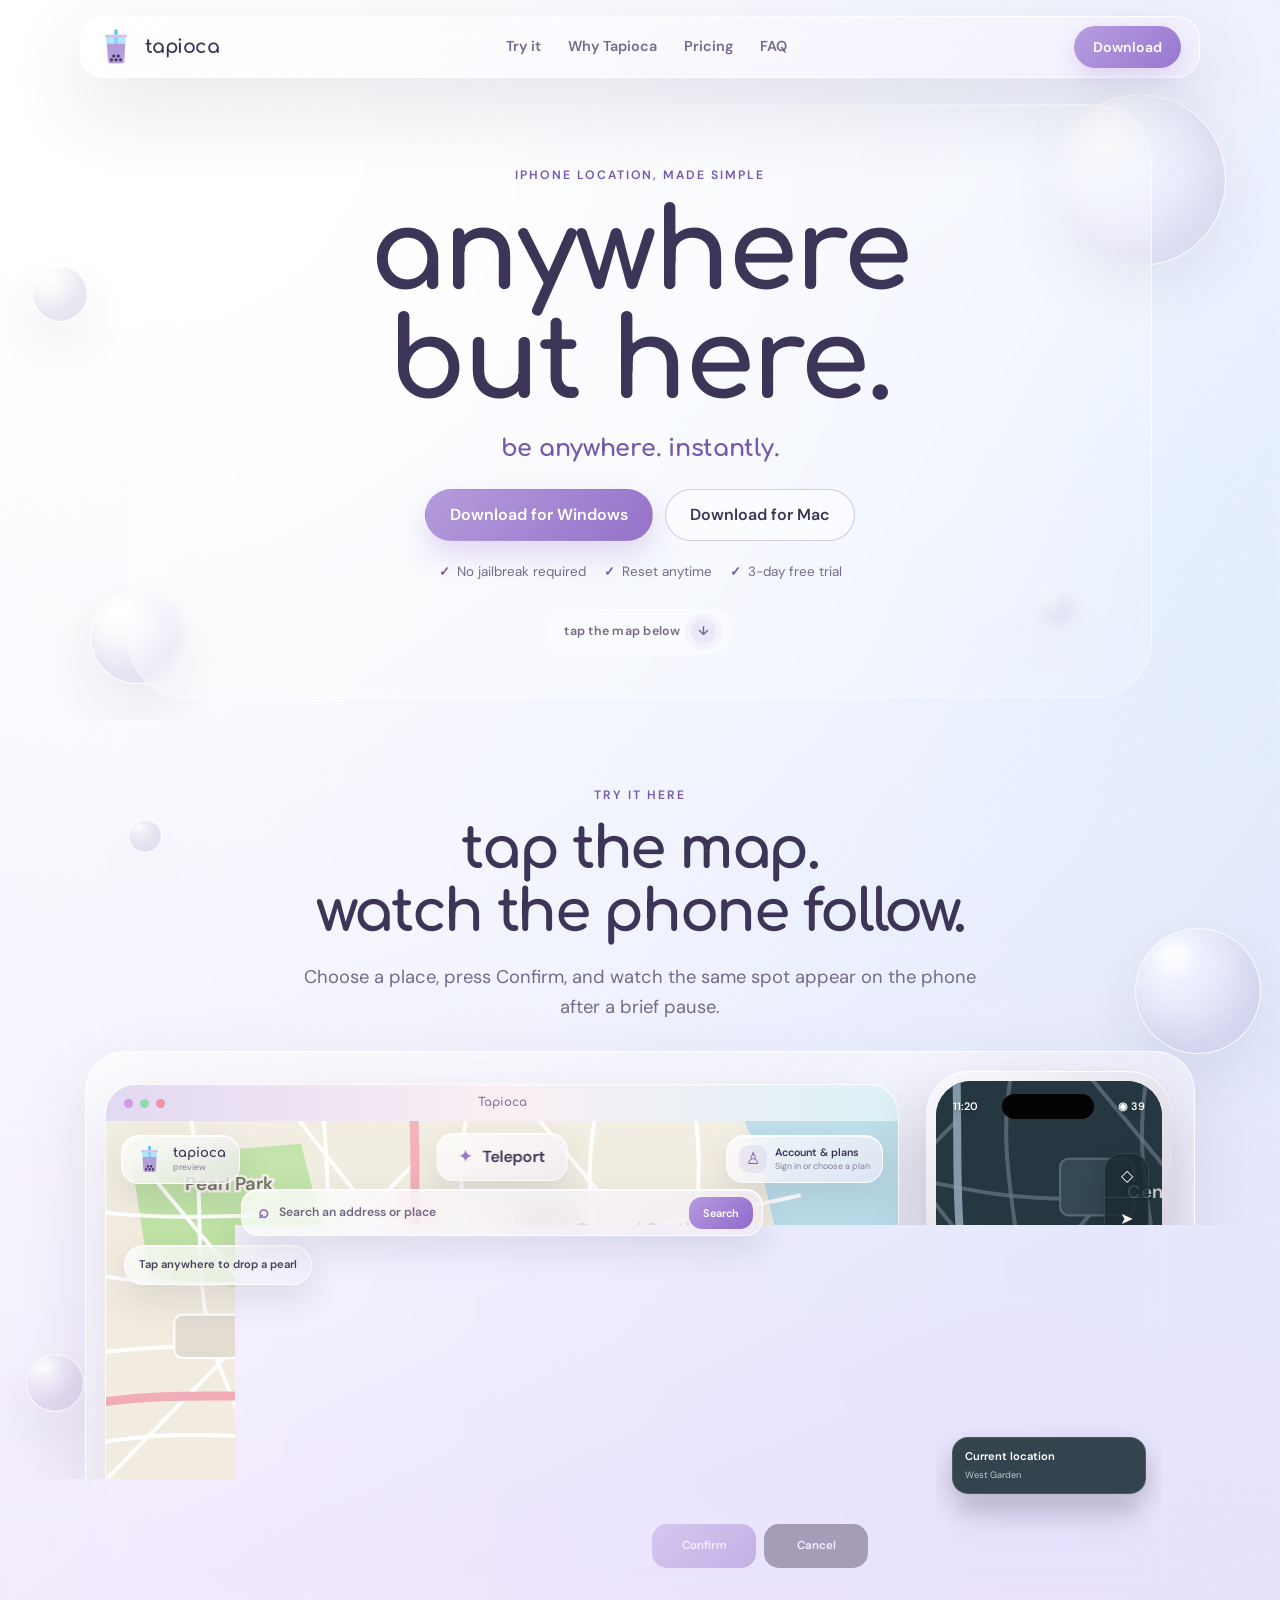
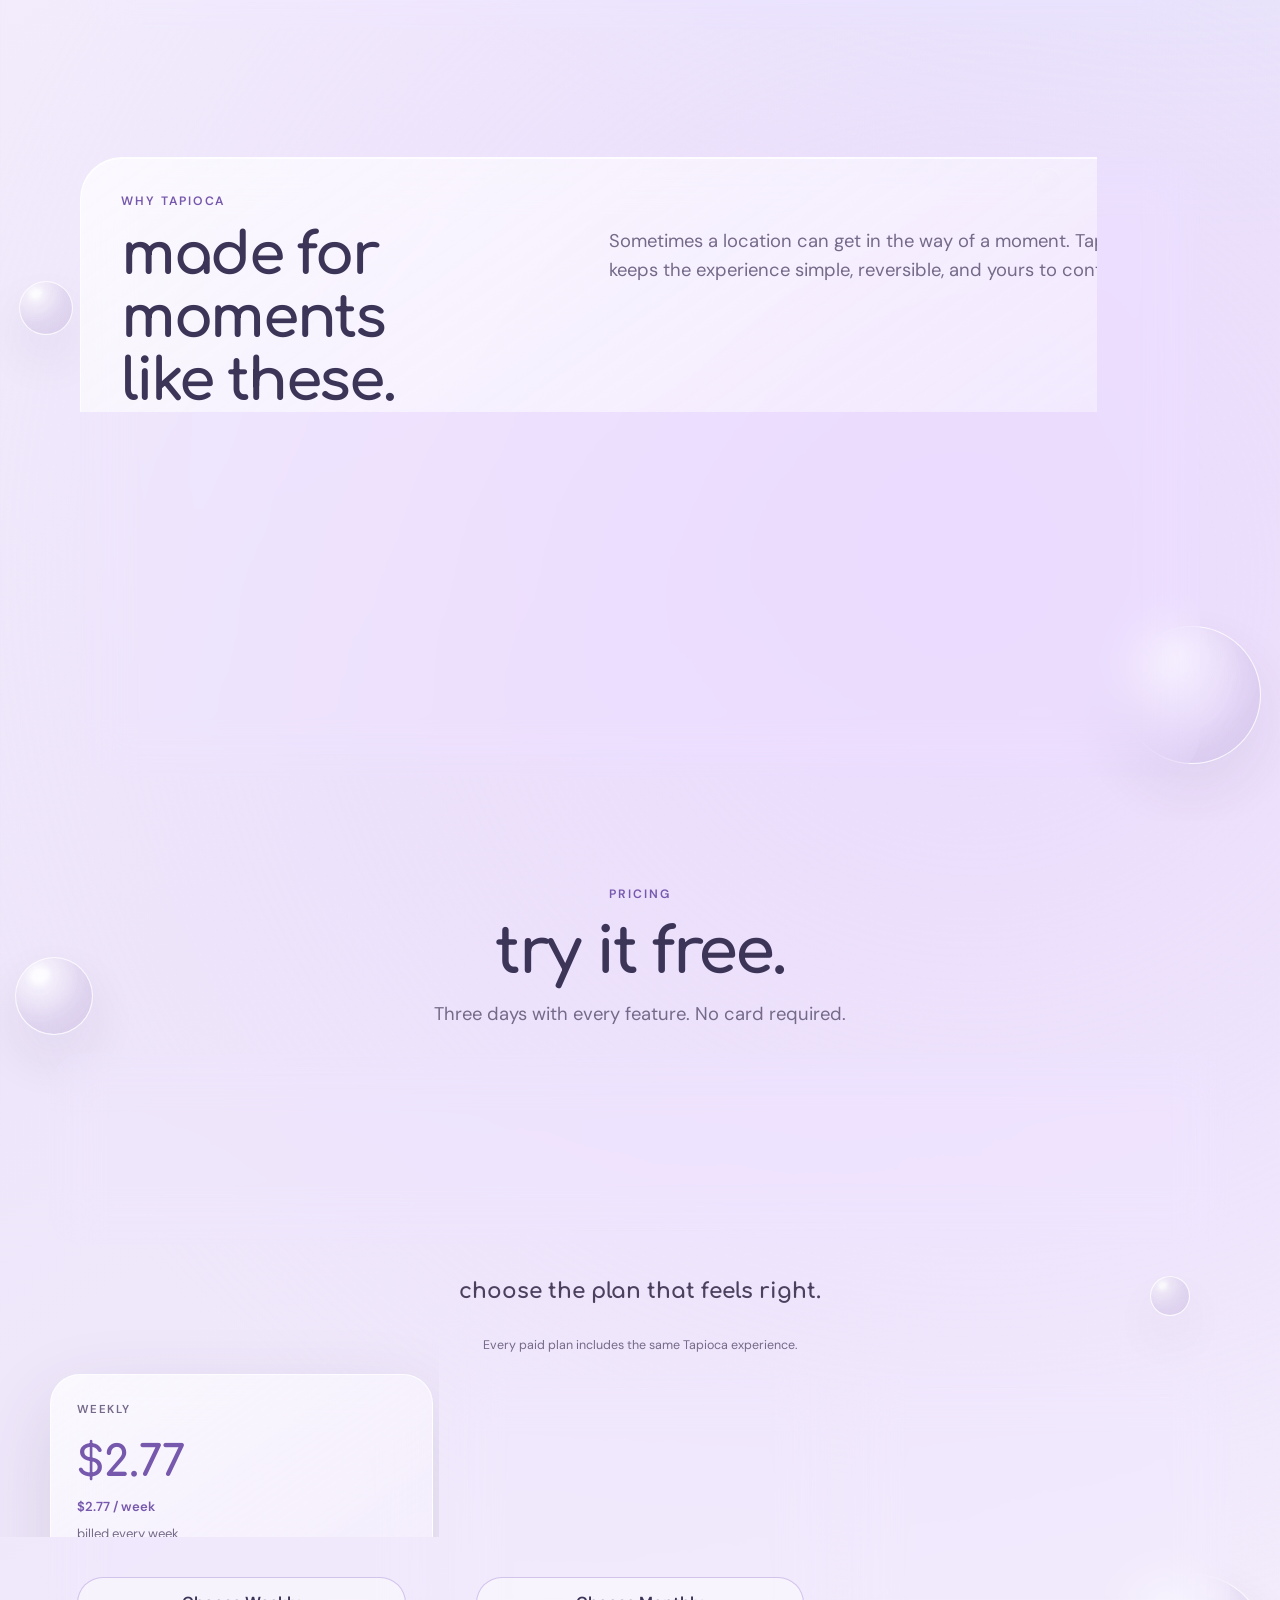
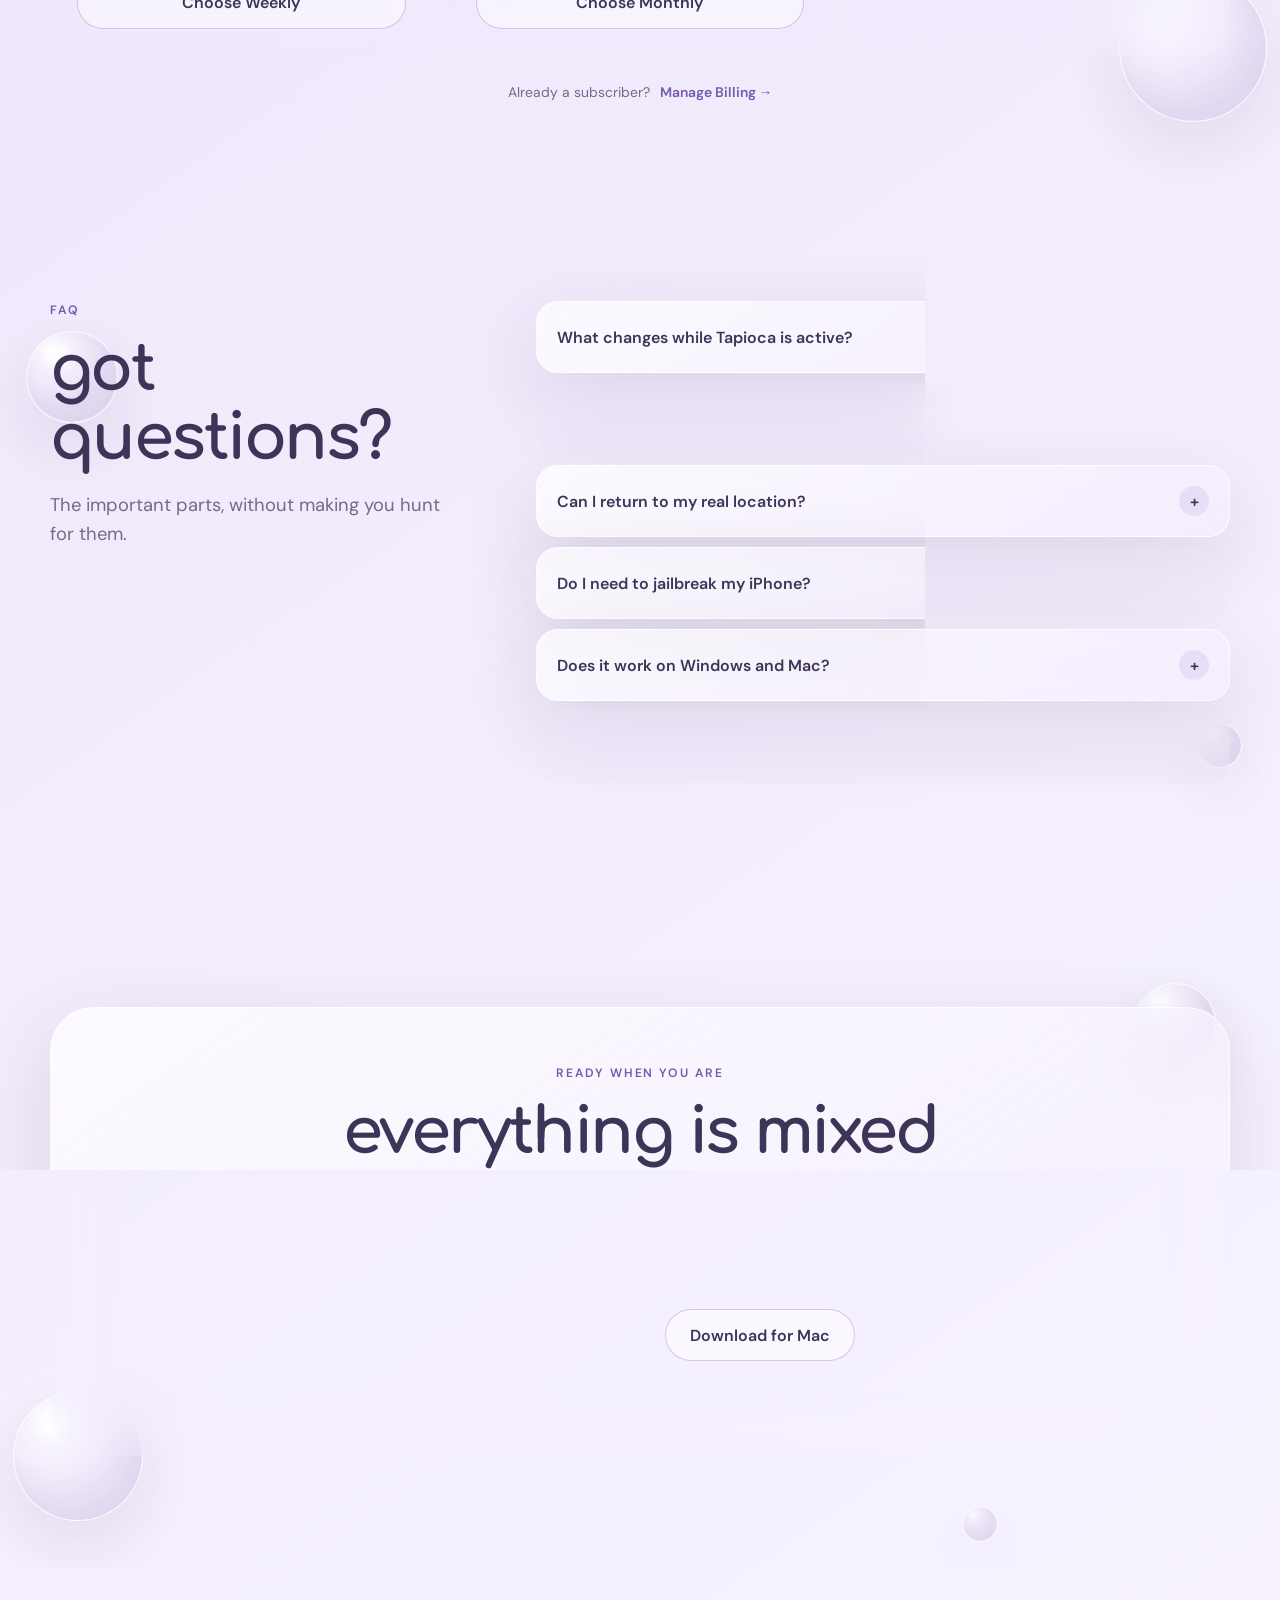
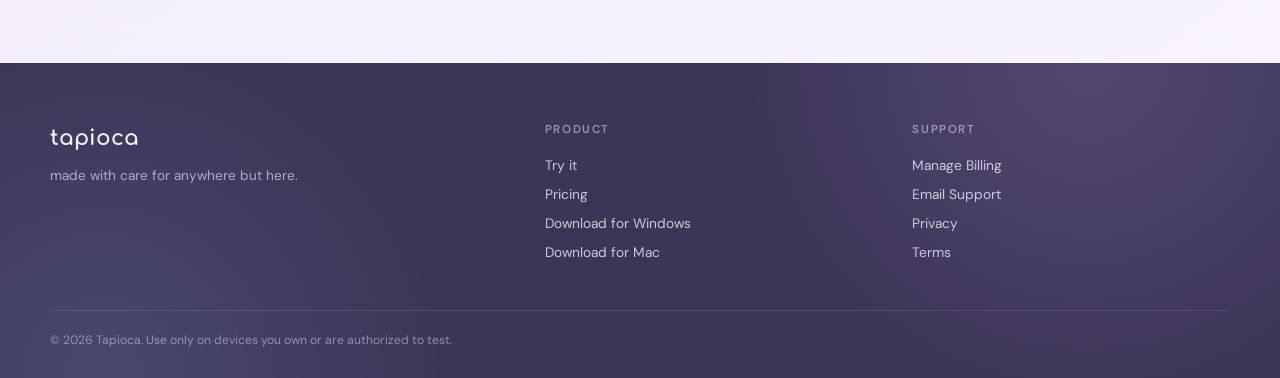
==== index.html @ 480f6fda "Use production API for authenticated checkout" ====
<!doctype html>
<html lang="en">
<head>
  <meta charset="utf-8" />
  <meta name="viewport" content="width=device-width,initial-scale=1" />
  <title>tapioca — anywhere but here.</title>
  <meta name="description" content="Be anywhere. Instantly. Try the interactive Tapioca preview and download Tapioca for Windows or Apple Silicon Mac." />
  <meta property="og:title" content="tapioca — anywhere but here." />
  <meta property="og:description" content="A calm, polished way to change your iPhone's reported location." />
  <meta property="og:type" content="website" />
  <meta property="og:url" content="https://usetapioca.com/" />
  <link rel="icon" href="assets/tapioca-logo.png" type="image/png" />
  <style>
@font-face {
  font-family: 'Comfortaa';
  font-style: normal;
  font-weight: 700;
  font-display: swap;
  src: url('[data-uri]') format('woff2');
}
@font-face {
  font-family: 'DM Sans';
  font-style: normal;
  font-weight: 400;
  font-display: swap;
  src: url('[data-uri]') format('woff2');
}
@font-face {
  font-family: 'DM Sans';
  font-style: normal;
  font-weight: 500;
  font-display: swap;
  src: url('[data-uri]') format('woff2');
}
@font-face {
  font-family: 'DM Sans';
  font-style: normal;
  font-weight: 600;
  font-display: swap;
  src: url('[data-uri]') format('woff2');
}

:root {
  --ink:#3d3558;
  --ink-soft:#756a89;
  --accent:#b39ddb;
  --accent-deep:#9575cd;
  --accent-dark:#7658ad;
  --lavender:#ede7f6;
  --lavender-soft:#f7f3ff;
  --white:#fff;
  --mint:#aee7c5;
  --danger:#d94d64;
  --glass:rgba(255,255,255,.58);
  --glass-strong:rgba(255,255,255,.72);
  --glass-line:rgba(255,255,255,.82);
  --shadow:0 28px 80px rgba(61,53,88,.14);
  --shadow-soft:0 16px 44px rgba(61,53,88,.10);
  --radius-xl:38px;
  --radius-lg:28px;
  --radius-md:20px;
}

*{box-sizing:border-box}
html{scroll-behavior:smooth;background:#f5f0ff}
section[id],header[id]{scroll-margin-top:88px}
body{
  margin:0;
  color:var(--ink);
  font-family:'DM Sans',sans-serif;
  line-height:1.6;
  overflow-x:hidden;
  background:
    radial-gradient(circle at 12% 2%,rgba(255,255,255,.98) 0 4%,transparent 28%),
    radial-gradient(circle at 92% 11%,rgba(190,229,255,.42),transparent 27%),
    radial-gradient(circle at 76% 42%,rgba(229,207,255,.52),transparent 34%),
    linear-gradient(145deg,#f7f4ff 0%,#eee6fa 44%,#f8f4ff 100%);
  -webkit-font-smoothing:antialiased;
}
body::before{
  content:'';position:fixed;inset:0;pointer-events:none;z-index:-1;
  background-image:radial-gradient(rgba(149,117,205,.08) 1px,transparent 1px);
  background-size:34px 34px;
  mask-image:linear-gradient(to bottom,rgba(0,0,0,.3),transparent 72%);
}
img{display:block;max-width:100%}
a{color:inherit}
button,input{font:inherit}
h1,h2,h3,.brand-word{font-family:'Comfortaa',cursive}

@media (pointer:fine){
  *{scrollbar-width:thin;scrollbar-color:#a98bd7 #f5f0ff}
  *::-webkit-scrollbar{width:10px;height:10px}
  *::-webkit-scrollbar-track{background:#f5f0ff}
  *::-webkit-scrollbar-thumb{
    border:2px solid #f5f0ff;border-radius:999px;
    background:linear-gradient(180deg,#bba5df,#9270c7);
  }
  *::-webkit-scrollbar-thumb:hover{background:linear-gradient(180deg,#aa8ed5,#7f5eb7)}
}

.container{width:min(1180px,calc(100% - 48px));margin:0 auto}
.section{padding:112px 0;position:relative}
.section-kicker{
  margin:0 0 14px;font-size:.76rem;font-weight:700;letter-spacing:.16em;
  text-transform:uppercase;color:var(--accent-dark)
}
.section-title{font-size:clamp(2.1rem,5vw,4rem);line-height:1.08;letter-spacing:-.04em;margin:0}
.section-copy{font-size:clamp(1rem,1.5vw,1.15rem);color:var(--ink-soft);max-width:680px;margin:18px 0 0}

.glass{
  background:linear-gradient(145deg,rgba(255,255,255,.72),rgba(244,237,252,.48));
  border:1px solid var(--glass-line);
  box-shadow:var(--shadow);
  backdrop-filter:blur(24px) saturate(1.08);
  -webkit-backdrop-filter:blur(24px) saturate(1.08);
}

.orb{position:absolute;border-radius:50%;pointer-events:none;border:1px solid rgba(255,255,255,.82);background:radial-gradient(circle at 32% 25%,rgba(255,255,255,.95) 0 5%,rgba(255,255,255,.34) 20%,rgba(209,196,233,.24) 58%,rgba(149,117,205,.12));box-shadow:inset -12px -16px 28px rgba(97,70,135,.08),0 22px 55px rgba(61,53,88,.08)}

/* payment banner */
.payment-banner{position:fixed;top:86px;left:50%;transform:translate(-50%,-18px);z-index:200;width:min(620px,calc(100% - 32px));padding:14px 18px;border-radius:18px;display:flex;align-items:center;gap:12px;opacity:0;pointer-events:none;transition:.3s ease}
.payment-banner.visible{opacity:1;pointer-events:auto;transform:translate(-50%,0)}
.payment-banner.success{background:rgba(230,248,236,.92);border:1px solid rgba(77,169,110,.28)}
.payment-banner.cancelled{background:rgba(255,244,224,.94);border:1px solid rgba(196,144,56,.28)}
.payment-banner-msg{flex:1;font-size:.9rem}
.payment-banner-close{border:0;background:transparent;color:var(--ink);cursor:pointer;font-size:1rem}

/* nav */
.site-nav{position:fixed;z-index:150;top:16px;left:50%;transform:translateX(-50%);width:min(1120px,calc(100% - 28px));height:62px;padding:0 18px 0 16px;border-radius:24px;display:flex;align-items:center;justify-content:space-between;transition:.35s ease}
.site-nav.scrolled{border-radius:999px;background:rgba(247,243,255,.74);border-color:rgba(255,255,255,.92);box-shadow:0 12px 36px rgba(61,53,88,.10);backdrop-filter:blur(22px);-webkit-backdrop-filter:blur(22px)}
.brand{display:flex;align-items:center;gap:10px;text-decoration:none}
.brand img{width:38px;height:38px;object-fit:contain}
.brand-word{font-size:1.2rem;font-weight:700;letter-spacing:-.03em}
.nav-links{display:flex;align-items:center;gap:27px}
.nav-links a{font-size:.9rem;text-decoration:none;color:var(--ink-soft);font-weight:600;transition:.18s ease}
.nav-links a:hover{color:var(--accent-dark)}
.nav-actions{display:flex;align-items:center;gap:10px}
.nav-download{padding:10px 19px;border-radius:999px;background:linear-gradient(135deg,#b79ee0,#9876cf);color:#fff;text-decoration:none;font-size:.88rem;font-weight:700;box-shadow:0 9px 24px rgba(149,117,205,.24)}
.nav-toggle{display:none;width:42px;height:42px;border:1px solid rgba(255,255,255,.82);border-radius:50%;background:rgba(255,255,255,.52);color:var(--ink);cursor:pointer}
.mobile-menu{display:none;position:fixed;z-index:145;top:86px;left:16px;right:16px;padding:18px;border-radius:24px}
.mobile-menu.open{display:grid;gap:6px}
.mobile-menu a{padding:12px 14px;border-radius:14px;text-decoration:none;font-weight:600;color:var(--ink-soft)}
.mobile-menu a:hover{background:rgba(255,255,255,.45);color:var(--ink)}

/* hero */
.hero{min-height:100vh;display:flex;align-items:center;padding:120px 0 70px;position:relative;overflow:hidden}
.hero .orb.a{width:150px;height:150px;right:5%;top:12%}
.hero .orb.b{width:70px;height:70px;left:4%;bottom:16%}
.hero .orb.c{width:42px;height:42px;right:40%;bottom:8%}
.hero-grid{display:grid;grid-template-columns:minmax(0,.88fr) minmax(520px,1.2fr);gap:56px;align-items:center}
.hero-copy{position:relative;z-index:2}
.hero-title{font-size:clamp(3.5rem,7.2vw,6.6rem);line-height:.98;letter-spacing:-.065em;margin:0 0 25px}
.hero-lead{font-size:clamp(1.08rem,1.7vw,1.35rem);line-height:1.55;color:var(--ink-soft);max-width:560px;margin:0}
.hero-actions{display:flex;gap:12px;flex-wrap:wrap;margin:32px 0 24px}
.button{min-height:52px;padding:0 24px;border-radius:999px;border:1px solid transparent;display:inline-flex;align-items:center;justify-content:center;gap:9px;text-decoration:none;font-weight:700;cursor:pointer;transition:transform .18s ease,box-shadow .18s ease,background .18s ease}
.button:hover{transform:translateY(-2px)}
.button.primary{background:linear-gradient(135deg,#b59cdc,#9472c9);color:#fff;box-shadow:0 14px 30px rgba(149,117,205,.26)}
.button.secondary{background:rgba(255,255,255,.47);border-color:rgba(149,117,205,.38);color:var(--ink);backdrop-filter:blur(15px);-webkit-backdrop-filter:blur(15px)}
.button.disabled{opacity:.52;pointer-events:none}
.trust-row{display:flex;gap:18px;flex-wrap:wrap;color:var(--ink-soft);font-size:.84rem}
.trust-row span{display:flex;align-items:center;gap:7px}
.trust-row span::before{content:'✓';color:var(--accent-dark);font-weight:800}
.hero-mobile-note{display:none;padding:14px 16px;border-radius:18px;margin-top:18px;font-size:.9rem;color:var(--ink-soft)}
.hero-visual{position:relative;z-index:2;padding:16px;border-radius:42px;transform:perspective(1400px) rotateY(-3deg) rotateX(1.2deg)}
.hero-visual::before{content:'';position:absolute;inset:10% 9%;z-index:-1;background:radial-gradient(circle,rgba(181,156,220,.52),transparent 66%);filter:blur(30px)}
.hero-visual img{width:100%;border-radius:30px;box-shadow:0 32px 90px rgba(61,53,88,.18)}
.hero-visual-note{position:absolute;left:34px;bottom:28px;padding:11px 15px;border-radius:999px;background:rgba(255,255,255,.68);border:1px solid rgba(255,255,255,.88);backdrop-filter:blur(14px);-webkit-backdrop-filter:blur(14px);font-size:.82rem;font-weight:700;color:var(--ink)}

/* demo */
.demo-section{padding-top:126px}
.demo-heading{display:flex;align-items:flex-end;justify-content:space-between;gap:30px;margin-bottom:38px}
.demo-heading .section-copy{max-width:520px}
.demo-shell{position:relative;border-radius:44px;padding:24px;overflow:hidden}
.demo-shell .orb{width:110px;height:110px;right:-18px;top:12%}
.demo-grid{display:grid;grid-template-columns:minmax(0,1.75fr) minmax(230px,.62fr);gap:26px;align-items:center;position:relative;z-index:2}
.laptop{border-radius:30px;overflow:hidden;background:rgba(255,255,255,.42);border:1px solid rgba(255,255,255,.86);box-shadow:0 26px 70px rgba(61,53,88,.17)}
.laptop-bar{height:38px;display:grid;grid-template-columns:1fr auto 1fr;align-items:center;padding:0 14px;background:linear-gradient(90deg,rgba(238,233,244,.92),rgba(246,231,235,.88),rgba(215,242,247,.9));font-family:'Comfortaa';font-size:.72rem;font-weight:700;color:#76668f}
.traffic{display:flex;gap:5px} .traffic i{width:9px;height:9px;border-radius:50%;display:block;background:#cdb6eb} .traffic i:nth-child(2){background:#aee7c5} .traffic i:nth-child(3){background:#f4a0ae}
.demo-map{position:relative;aspect-ratio:16/8.4;overflow:hidden;cursor:crosshair;background:#e7edf2}
.demo-map>img{width:100%;height:100%;object-fit:cover;object-position:center 51%;transition:transform .75s cubic-bezier(.22,1,.36,1),filter .4s ease}
.demo-map.selected>img,.demo-map.active>img{transform:scale(1.035) translate(-1.5%,1%)}
.demo-map::after{content:'';position:absolute;inset:0;background:linear-gradient(to bottom,rgba(255,255,255,.04),rgba(214,195,236,.08));pointer-events:none}
.demo-tabs{position:absolute;top:16px;left:50%;transform:translateX(-50%);display:flex;padding:4px;border-radius:18px;background:rgba(247,242,251,.78);border:1px solid rgba(255,255,255,.9);box-shadow:0 10px 25px rgba(61,53,88,.12);backdrop-filter:blur(15px);-webkit-backdrop-filter:blur(15px);z-index:4}
.demo-tab{border:0;background:transparent;padding:9px 18px;border-radius:14px;font-weight:700;color:#7a6e8d;cursor:pointer}
.demo-tab.active{background:rgba(255,255,255,.78);color:var(--ink);box-shadow:0 6px 18px rgba(61,53,88,.10)}
.demo-instruction{position:absolute;left:18px;top:18px;padding:10px 14px;border-radius:15px;background:rgba(255,255,255,.72);border:1px solid rgba(255,255,255,.9);backdrop-filter:blur(13px);-webkit-backdrop-filter:blur(13px);font-size:.78rem;font-weight:700;z-index:3;transition:.25s ease}
.demo-pin{position:absolute;left:52%;top:52%;width:32px;height:32px;z-index:5;transform:translate(-50%,-50%) scale(.2);opacity:0;transition:.35s cubic-bezier(.22,1,.36,1)}
.demo-pin::before{content:'';position:absolute;inset:0;border-radius:50% 50% 50% 12%;transform:rotate(-45deg);background:linear-gradient(135deg,#baa0df,#8060b4);box-shadow:0 12px 26px rgba(61,53,88,.25)}
.demo-pin::after{content:'';position:absolute;width:9px;height:9px;border-radius:50%;background:#fff;left:11px;top:11px;box-shadow:0 0 0 4px rgba(255,255,255,.28)}
.demo-map.selected .demo-pin,.demo-map.active .demo-pin,.demo-map.updating .demo-pin,.demo-map.resetting .demo-pin{opacity:1;transform:translate(-50%,-50%) scale(1)}
.demo-map.updating .demo-pin,.demo-map.active .demo-pin{animation:pinPulse 1.05s ease-in-out infinite}
@keyframes pinPulse{50%{filter:drop-shadow(0 0 10px rgba(149,117,205,.8));transform:translate(-50%,-50%) scale(1.08)}}
.device-pill{position:absolute;left:50%;bottom:12px;transform:translateX(-50%);z-index:6;padding:9px 15px;border-radius:999px;background:rgba(230,252,238,.82);border:1px solid rgba(255,255,255,.9);color:#32845a;font-size:.78rem;font-weight:800;box-shadow:0 10px 24px rgba(41,133,83,.12);backdrop-filter:blur(12px);-webkit-backdrop-filter:blur(12px)}
.demo-tray{display:grid;grid-template-columns:minmax(0,1fr) auto;gap:16px;align-items:center;padding:18px 20px 20px;background:linear-gradient(135deg,rgba(255,255,255,.84),rgba(232,223,246,.72));border-top:1px solid rgba(255,255,255,.9)}
.tray-title{font-weight:800;font-size:.95rem} .tray-sub{font-size:.78rem;color:var(--ink-soft)}
.tray-actions{display:flex;gap:9px}
.demo-button{min-width:120px;height:44px;border-radius:16px;border:0;font-weight:800;cursor:pointer;transition:.2s ease}
.demo-button.confirm{background:linear-gradient(135deg,#b79ee0,#8c68c3);color:#fff;box-shadow:0 9px 22px rgba(149,117,205,.22)}
.demo-button.cancel{background:#463a58;color:#fff}
.demo-button:disabled{opacity:.42;cursor:not-allowed;box-shadow:none}
.demo-signal{position:absolute;left:72%;top:50%;width:9%;height:3px;border-radius:999px;background:linear-gradient(90deg,transparent,rgba(149,117,205,.55),transparent);opacity:0;z-index:3}
.demo-shell.transmitting .demo-signal{opacity:1;animation:signal 1.1s ease-in-out}
@keyframes signal{0%{transform:translateX(-40px);opacity:0}45%{opacity:1}100%{transform:translateX(42px);opacity:0}}
.phone-wrap{display:grid;place-items:center;position:relative}
.phone{position:relative;width:min(100%,285px);aspect-ratio:941/2048;border-radius:44px;padding:8px;background:linear-gradient(145deg,#fefeff,#cfc7d9 60%,#8f829d);box-shadow:0 30px 70px rgba(35,28,50,.28),inset 0 1px 1px rgba(255,255,255,.8)}
.phone-screen{position:relative;width:100%;height:100%;border-radius:37px;overflow:hidden;background:#15383d}
.phone-screen img{position:absolute;inset:0;width:100%;height:100%;object-fit:cover;transition:opacity .65s ease,transform .85s cubic-bezier(.22,1,.36,1)}
.phone-destination{opacity:0;transform:scale(1.04)}
.phone.active .phone-home,.phone.updating .phone-home{opacity:0}
.phone.active .phone-destination,.phone.updating .phone-destination{opacity:1;transform:scale(1)}
.phone-status{position:absolute;left:50%;bottom:15%;transform:translateX(-50%) translateY(8px);width:82%;padding:10px 12px;border-radius:17px;text-align:center;background:rgba(18,48,53,.78);border:1px solid rgba(255,255,255,.18);color:#fff;backdrop-filter:blur(14px);-webkit-backdrop-filter:blur(14px);opacity:0;transition:.35s ease}
.phone-status.visible{opacity:1;transform:translateX(-50%) translateY(0)}
.phone-status strong{display:block;font-size:.78rem} .phone-status span{display:block;font-size:.68rem;color:rgba(255,255,255,.72);margin-top:1px}
.phone-caption{margin-top:14px;text-align:center;font-size:.8rem;color:var(--ink-soft)}

/* showcase */
.showcase-grid{display:grid;grid-template-columns:1.35fr .78fr .92fr;gap:18px;margin-top:42px}
.showcase-card{border-radius:32px;padding:18px;overflow:hidden;min-height:410px;display:flex;flex-direction:column}
.showcase-card h3{font-size:1.35rem;letter-spacing:-.03em;margin:2px 3px 7px}
.showcase-card p{font-size:.9rem;color:var(--ink-soft);margin:0 3px 18px}
.showcase-media{flex:1;border-radius:22px;overflow:hidden;background:rgba(218,207,235,.55);min-height:245px}
.showcase-media img{width:100%;height:100%;object-fit:cover}
.showcase-card.large .showcase-media img{object-position:center}
.showcase-card.phone-card .showcase-media{display:grid;place-items:center;background:linear-gradient(145deg,rgba(218,207,235,.55),rgba(255,255,255,.38))}
.showcase-card.phone-card img{height:300px;width:auto;border-radius:28px;box-shadow:0 18px 36px rgba(35,28,50,.25)}
.showcase-card.reset-card .showcase-media img{object-position:center bottom}

/* reassurance */
.reassurance{overflow:hidden}
.reassurance-wrap{border-radius:42px;padding:48px;position:relative}
.reassurance-wrap .orb{width:125px;height:125px;right:-20px;bottom:-25px}
.reassurance-grid{display:grid;grid-template-columns:1fr 1.25fr;gap:56px;align-items:start;position:relative;z-index:2}
.reassurance-cards{display:grid;grid-template-columns:repeat(3,1fr);gap:12px;margin-top:34px;grid-column:1/-1}
.reassurance-card{padding:24px;border-radius:25px;background:rgba(255,255,255,.42);border:1px solid rgba(255,255,255,.72)}
.reassurance-card i{display:grid;place-items:center;width:42px;height:42px;border-radius:16px;background:rgba(179,157,219,.26);font-style:normal;margin-bottom:20px}
.reassurance-card h3{font-size:1.02rem;margin:0 0 8px}
.reassurance-card p{font-size:.88rem;color:var(--ink-soft);margin:0}

/* compatibility */
.compatibility{text-align:center;padding:40px 0 28px}
.compatibility p{font-size:1rem;color:var(--ink-soft);margin:0 0 20px}
.chips{display:flex;justify-content:center;gap:10px;flex-wrap:wrap}
.chip{padding:9px 15px;border-radius:999px;background:rgba(255,255,255,.48);border:1px solid rgba(255,255,255,.82);box-shadow:0 8px 22px rgba(61,53,88,.07);font-size:.82rem;font-weight:700;color:var(--ink-soft)}

/* pricing */
.pricing-head{display:flex;align-items:end;justify-content:space-between;gap:28px;margin-bottom:35px}
.trial-strip{border-radius:28px;padding:25px 28px;display:flex;align-items:center;justify-content:space-between;gap:24px;margin-bottom:18px}
.trial-strip h3{font-size:1.45rem;margin:0 0 5px} .trial-strip p{margin:0;color:var(--ink-soft)}
.pricing-grid{display:grid;grid-template-columns:repeat(3,1fr);gap:16px}
.price-card{position:relative;border-radius:30px;padding:30px 25px;min-height:330px;display:flex;flex-direction:column}
.price-card.featured{outline:2px solid rgba(149,117,205,.38);transform:translateY(-8px)}
.best-value{position:absolute;top:16px;right:16px;padding:5px 10px;border-radius:999px;background:#a285d4;color:#fff;font-size:.69rem;font-weight:800}
.price-tier{font-size:.72rem;letter-spacing:.13em;text-transform:uppercase;font-weight:800;color:var(--ink-soft)}
.price-amount{font-family:'Comfortaa';font-size:2.65rem;line-height:1;margin:22px 0 12px;color:var(--accent-dark)}
.price-equiv{font-size:.82rem;color:var(--accent-dark);font-weight:700}
.price-note{font-size:.82rem;color:var(--ink-soft);margin-top:6px}
.price-card ul{list-style:none;padding:0;margin:24px 0 26px;display:grid;gap:10px;color:var(--ink-soft);font-size:.86rem}
.price-card li::before{content:'✓';margin-right:8px;color:var(--accent-dark);font-weight:800}
.price-card .button{margin-top:auto;width:100%}
.billing-row{display:flex;justify-content:center;gap:10px;align-items:center;margin-top:25px;color:var(--ink-soft);font-size:.87rem}
.billing-row a{color:var(--accent-dark);font-weight:800;text-decoration:none}

/* faq */
.faq-wrap{display:grid;grid-template-columns:.75fr 1.25fr;gap:70px;align-items:start}
.faq-list{display:grid;gap:10px}
.faq-item{border-radius:22px;padding:0 20px}
.faq-q{width:100%;border:0;background:transparent;display:flex;justify-content:space-between;align-items:center;gap:16px;text-align:left;padding:20px 0;color:var(--ink);font-weight:800;cursor:pointer}
.faq-q span{width:30px;height:30px;display:grid;place-items:center;border-radius:50%;background:rgba(179,157,219,.2);transition:.25s ease}
.faq-item.open .faq-q span{transform:rotate(45deg)}
.faq-a{max-height:0;overflow:hidden;color:var(--ink-soft);font-size:.9rem;transition:max-height .35s ease,padding .35s ease}
.faq-item.open .faq-a{max-height:220px;padding:0 0 20px}

/* final download */
.download-panel{border-radius:44px;padding:56px;text-align:center;position:relative;overflow:hidden}
.download-panel .orb.a{width:120px;height:120px;left:-30px;bottom:-28px}
.download-panel .orb.b{width:78px;height:78px;right:7%;top:18%}
.download-panel-inner{position:relative;z-index:2;max-width:720px;margin:0 auto}
.download-panel .section-title{margin-bottom:16px}
.download-panel .section-copy{margin:0 auto 28px}
.download-actions{display:flex;justify-content:center;gap:12px;flex-wrap:wrap}
.download-meta{margin-top:18px;font-size:.78rem;color:var(--ink-soft)}
.download-meta a{color:var(--accent-dark);font-weight:800;text-decoration:none}

/* footer */
footer{margin-top:95px;padding:58px 0 28px;background:#3d3558;color:#f5f0ff;position:relative;overflow:hidden}
footer::before{content:'';position:absolute;inset:0;background:radial-gradient(circle at 85% 0%,rgba(179,157,219,.18),transparent 30%),radial-gradient(circle at 8% 100%,rgba(144,202,249,.13),transparent 28%)}
.footer-grid{position:relative;z-index:2;display:grid;grid-template-columns:1.4fr 1fr 1fr;gap:50px}
.footer-brand{font-family:'Comfortaa';font-size:1.35rem;font-weight:700}
.footer-tag{font-size:.85rem;color:rgba(245,240,255,.62);margin-top:9px}
.footer-links h4{font-size:.72rem;letter-spacing:.14em;text-transform:uppercase;color:rgba(245,240,255,.5);margin:0 0 14px}
.footer-links a{display:block;text-decoration:none;color:rgba(245,240,255,.78);font-size:.86rem;margin:7px 0}
.footer-bottom{position:relative;z-index:2;border-top:1px solid rgba(255,255,255,.1);margin-top:40px;padding-top:20px;font-size:.76rem;color:rgba(245,240,255,.46)}

/* auth modal */
.auth-overlay{position:fixed;inset:0;z-index:500;display:grid;place-items:center;padding:20px;background:rgba(44,37,58,.48);backdrop-filter:blur(12px);-webkit-backdrop-filter:blur(12px);opacity:0;pointer-events:none;transition:.25s ease}
.auth-overlay.open{opacity:1;pointer-events:auto}
.auth-modal{width:min(500px,100%);border-radius:32px;padding:30px;position:relative}
.auth-close{position:absolute;right:18px;top:18px;width:38px;height:38px;border-radius:50%;border:1px solid rgba(255,255,255,.82);background:rgba(255,255,255,.52);color:var(--ink);cursor:pointer}
.auth-plan{display:inline-flex;padding:7px 11px;border-radius:999px;background:rgba(179,157,219,.23);font-size:.76rem;font-weight:800;color:var(--accent-dark);margin-bottom:18px}
.auth-modal h2{font-size:2rem;margin:0 0 8px}
.auth-modal>p{color:var(--ink-soft);margin:0 0 21px}
.auth-tabs{display:grid;grid-template-columns:1fr 1fr;padding:4px;border-radius:16px;background:rgba(179,157,219,.13);margin-bottom:14px}
.auth-tab{border:0;background:transparent;padding:10px;border-radius:12px;font-weight:800;color:var(--ink-soft);cursor:pointer}
.auth-tab.active{background:rgba(255,255,255,.72);color:var(--ink)}
.auth-error{display:none;padding:10px 12px;border-radius:13px;background:rgba(217,77,100,.1);color:#a22d42;font-size:.82rem;margin-bottom:12px}
.auth-error.visible{display:block}
.auth-field{width:100%;height:50px;border:1px solid rgba(149,117,205,.25);background:rgba(255,255,255,.58);border-radius:15px;padding:0 15px;color:var(--ink);outline:none;margin-bottom:10px}
.auth-field:focus{border-color:var(--accent-deep);box-shadow:0 0 0 3px rgba(149,117,205,.12)}
.auth-submit{width:100%;height:50px;border:0;border-radius:16px;background:linear-gradient(135deg,#b59cdc,#9472c9);color:#fff;font-weight:800;cursor:pointer}
.auth-loading{display:inline-block;width:14px;height:14px;border:2px solid rgba(255,255,255,.4);border-top-color:#fff;border-radius:50%;animation:spin .7s linear infinite;margin-right:8px;vertical-align:-2px}
@keyframes spin{to{transform:rotate(360deg)}}
.auth-success{display:none;text-align:center;padding:20px 0 5px;color:var(--ink-soft)}

/* reveal once */
.reveal{opacity:0;transform:translateY(18px);filter:blur(7px);transition:opacity .52s ease,transform .52s cubic-bezier(.22,1,.36,1),filter .52s ease}
.reveal.revealed{opacity:1;transform:none;filter:none}
.reveal-delay-1{transition-delay:.08s} .reveal-delay-2{transition-delay:.16s} .reveal-delay-3{transition-delay:.24s}

@media(max-width:1050px){
  .nav-links{display:none} .nav-toggle{display:grid;place-items:center}
  .hero-grid{grid-template-columns:1fr;gap:46px} .hero-copy{max-width:720px} .hero-visual{width:min(900px,100%);justify-self:center;transform:none}
  .demo-grid{grid-template-columns:1fr .48fr} .showcase-grid{grid-template-columns:1fr 1fr} .showcase-card.large{grid-column:1/-1}
  .reassurance-grid{grid-template-columns:1fr} .reassurance-cards{grid-column:auto}
  .faq-wrap{grid-template-columns:1fr;gap:34px}
}
@media(max-width:760px){
  .container{width:min(100% - 28px,680px)} .section{padding:82px 0}
  .site-nav{height:58px;top:10px;width:calc(100% - 20px)} .brand img{width:34px;height:34px} .brand-word{font-size:1.05rem} .nav-download{padding:9px 14px}
  .hero{padding-top:105px;min-height:auto} .hero-title{font-size:clamp(3rem,15vw,5rem)} .hero-actions{display:grid} .hero-actions .button{width:100%}
  .hero-visual{padding:9px;border-radius:28px} .hero-visual img{border-radius:22px} .hero-visual-note{left:20px;bottom:17px;font-size:.72rem}
  .demo-heading{display:block} .demo-grid{grid-template-columns:1fr;gap:22px} .demo-shell{padding:12px;border-radius:30px} .demo-signal{display:none}
  .laptop{border-radius:23px} .demo-map{aspect-ratio:16/10.5} .demo-tabs{top:11px} .demo-tab{padding:7px 12px;font-size:.75rem} .demo-instruction{top:auto;bottom:12px;left:12px;font-size:.7rem;max-width:68%}
  .device-pill{display:none} .demo-tray{grid-template-columns:1fr;padding:15px} .tray-actions{display:grid;grid-template-columns:1fr 1fr} .demo-button{min-width:0;width:100%}
  .phone{width:235px} .phone-wrap{padding:4px 0 12px}
  .showcase-grid{grid-template-columns:1fr} .showcase-card.large{grid-column:auto} .showcase-card{min-height:380px}
  .reassurance-wrap{padding:30px 20px;border-radius:30px} .reassurance-cards{grid-template-columns:1fr}
  .pricing-head{display:block} .trial-strip{align-items:flex-start;flex-direction:column} .pricing-grid{grid-template-columns:1fr} .price-card.featured{transform:none}
  .download-panel{padding:42px 20px;border-radius:30px} .download-actions{display:grid} .download-actions .button{width:100%}
  .footer-grid{grid-template-columns:1fr;gap:28px}
  .auth-modal{padding:28px 20px}
}
@media(max-width:460px){
  .hero-title{font-size:3.15rem} .section-title{font-size:2.35rem}
  .demo-map{min-height:260px;aspect-ratio:auto} .laptop-bar{height:34px} .demo-tray{gap:12px}
  .showcase-media{min-height:220px} .showcase-card.phone-card img{height:270px}
}
@media(prefers-reduced-motion:reduce){
  html{scroll-behavior:auto} *,*::before,*::after{animation-duration:.001ms!important;animation-iteration-count:1!important;transition-duration:.001ms!important}
  .reveal{opacity:1;transform:none;filter:none}
}
  
/* ──────────────────────────────────────────────────────────────────────────
   REDESIGN PREVIEW V2 — compact hero, purpose-built demo, OTP checkout
   ─────────────────────────────────────────────────────────────────────── */
.map-defs{position:absolute;width:0;height:0;overflow:hidden}

/* centered hero without redundant screenshot */
.hero-v2{min-height:82vh;padding:150px 0 92px;text-align:center}
.hero-v2::before{content:"";position:absolute;inset:9% 9% 6%;border-radius:70px;background:linear-gradient(145deg,rgba(255,255,255,.48),rgba(255,255,255,.14));border:1px solid rgba(255,255,255,.58);box-shadow:0 40px 120px rgba(93,70,128,.09);backdrop-filter:blur(6px);-webkit-backdrop-filter:blur(6px);pointer-events:none}
.hero-centered{position:relative;z-index:2;display:flex;flex-direction:column;align-items:center}
.hero-v2 .hero-copy{max-width:900px;margin:auto}
.hero-v2 .hero-title{font-size:clamp(4.4rem,10.2vw,8.3rem);line-height:.92;letter-spacing:-.065em;margin:14px 0 30px}
.hero-v2 .hero-lead{max-width:720px;margin:0 auto 36px;font-size:clamp(1.2rem,2.1vw,1.62rem);line-height:1.55}
.hero-v2 .hero-actions,.hero-v2 .trust-row{justify-content:center}
.hero-down{margin-top:54px;display:inline-flex;align-items:center;gap:14px;padding:11px 18px;border-radius:999px;text-decoration:none;color:var(--ink-soft);font-size:.78rem;font-weight:800;letter-spacing:.02em}
.hero-down b{width:28px;height:28px;display:grid;place-items:center;border-radius:50%;background:rgba(179,157,219,.22);color:var(--accent-dark)}

/* coherent demo heading */
.demo-v2{padding-top:78px}
.demo-heading-centered{max-width:820px;margin:0 auto 42px;text-align:center;display:block}
.demo-heading-centered .section-title{margin:0 auto 18px}
.demo-heading-centered .section-copy{max-width:700px;margin:0 auto}
.demo-shell-v2{padding:30px;border-radius:48px}
.demo-grid-v2{display:grid;grid-template-columns:minmax(0,1fr) 315px;gap:34px;align-items:center}

/* purpose-built Tapioca app */
.demo-app{min-width:0;border-radius:30px;overflow:hidden;background:rgba(244,239,252,.88);border:1px solid rgba(255,255,255,.92);box-shadow:0 28px 80px rgba(61,53,88,.16),inset 0 1px 0 rgba(255,255,255,.95)}
.demo-app-chrome{height:40px;padding:0 18px;display:grid;grid-template-columns:1fr auto 1fr;align-items:center;background:linear-gradient(90deg,rgba(224,214,241,.92),rgba(250,239,243,.9),rgba(218,242,247,.9));color:#85789b;font-family:'Comfortaa',sans-serif;font-size:.74rem;font-weight:800}
.demo-app-chrome .traffic{display:flex;gap:7px}.demo-app-chrome .traffic i{width:9px;height:9px;border-radius:50%}.demo-app-chrome .traffic i:nth-child(1){background:#d09ae9}.demo-app-chrome .traffic i:nth-child(2){background:#8fdcae}.demo-app-chrome .traffic i:nth-child(3){background:#ef93a5}
.demo-app-stage{position:relative;min-height:555px;overflow:hidden;background:linear-gradient(155deg,#e9f3dc,#f8efe9 48%,#e8dff5)}
.glass-soft{background:linear-gradient(145deg,rgba(255,255,255,.74),rgba(242,235,249,.58));border:1px solid rgba(255,255,255,.9);box-shadow:0 14px 35px rgba(60,46,82,.12),inset 0 1px 0 rgba(255,255,255,.9);backdrop-filter:blur(14px);-webkit-backdrop-filter:blur(14px)}
.demo-brand-mini,.demo-account-mini,.demo-mode-single,.demo-search-mini{position:absolute;z-index:4}
.demo-brand-mini{left:18px;top:17px;border-radius:18px;padding:9px 13px;display:flex;align-items:center;gap:9px}.demo-brand-mini img{width:29px;height:29px;object-fit:contain}.demo-brand-mini span,.demo-account-mini span{display:flex;flex-direction:column;line-height:1.08}.demo-brand-mini strong{font-family:'Comfortaa',sans-serif;font-size:.82rem}.demo-brand-mini small,.demo-account-mini small{font-size:.56rem;color:#8a7d99;margin-top:3px}
.demo-mode-single{left:50%;top:15px;transform:translateX(-50%);padding:11px 24px;border-radius:17px;font-weight:800;color:#3d3558;white-space:nowrap}.demo-mode-single span{color:#9a76cf;margin-right:7px}
.demo-account-mini{right:18px;top:17px;border-radius:18px;padding:9px 12px;display:flex;align-items:center;gap:8px}.demo-account-mini strong{font-size:.67rem}.avatar-mini{width:28px;height:28px;display:grid!important;place-items:center;border-radius:11px;background:rgba(179,157,219,.18);color:#835dbb;font-size:1rem}
.demo-search-mini{top:75px;left:17%;right:17%;height:47px;border-radius:17px;padding:0 9px 0 16px;display:flex;align-items:center;gap:10px;color:#716783;font-size:.76rem;font-weight:700}.demo-search-mini>span:first-child{font-size:1.15rem;color:#8a64c2}.demo-search-mini>span:nth-child(2){flex:1;white-space:nowrap;overflow:hidden;text-overflow:ellipsis}.demo-search-mini button{border:0;border-radius:13px;background:linear-gradient(135deg,#b59adf,#916acb);color:#fff;padding:9px 14px;font:800 .68rem 'DM Sans',sans-serif}
.demo-map-v2{position:absolute;inset:0;cursor:pointer;outline:none}.demo-map-v2:focus-visible{box-shadow:inset 0 0 0 4px rgba(149,117,205,.62)}
.city-map{width:100%;height:100%;display:block}
.app-map-svg .map-land{fill:#f1ecdf}.app-map-svg .map-water{fill:#b8dce8}.app-map-svg .map-park{fill:#bfe2a5}.app-map-svg .map-park.small{fill:#d0e9b9}.app-map-svg .map-minor-roads path{fill:none;stroke:#fff;stroke-width:4;opacity:.96;vector-effect:non-scaling-stroke}.app-map-svg .map-major-roads path{fill:none;stroke:#f2a9b5;stroke-width:9;opacity:.95;vector-effect:non-scaling-stroke}.app-map-svg .map-blocks rect{fill:#e2dcd3;stroke:#fff;stroke-width:2}.app-map-svg .map-labels text{fill:#6e715e;font:700 18px 'DM Sans',sans-serif;paint-order:stroke;stroke:#f5f1e7;stroke-width:5;stroke-linejoin:round}
.demo-map-glow{position:absolute;inset:0;background:linear-gradient(to bottom,rgba(255,255,255,.1),transparent 25%,transparent 75%,rgba(231,219,244,.18));pointer-events:none}
.demo-pearl-v2{position:absolute;left:61%;top:31%;width:30px;height:30px;transform:translate(-50%,-50%) scale(.25);border-radius:50% 50% 50% 14%;rotate:-45deg;background:linear-gradient(135deg,#c8b0ed,#8259bd);box-shadow:0 9px 24px rgba(75,48,105,.32);opacity:0;transition:opacity .28s ease,transform .45s cubic-bezier(.16,1,.3,1)}.demo-pearl-v2 span{position:absolute;inset:8px;border-radius:50%;background:#fff;opacity:.88}.demo-shell-v2[data-state="selected"] .demo-pearl-v2,.demo-shell-v2[data-state="updating"] .demo-pearl-v2,.demo-shell-v2[data-state="active"] .demo-pearl-v2,.demo-shell-v2[data-state="resetting"] .demo-pearl-v2{opacity:1;transform:translate(-50%,-50%) scale(1)}.demo-shell-v2[data-state="updating"] .demo-pearl-v2{animation:pearlPulse 1s ease-in-out infinite}@keyframes pearlPulse{50%{filter:drop-shadow(0 0 14px rgba(149,117,205,.8));transform:translate(-50%,-50%) scale(1.1)}}
.demo-instruction-v2{position:absolute;left:22px;top:137px;padding:10px 14px;border-radius:999px;font-size:.7rem;font-weight:800;color:#4a415f;transition:all .25s ease}
.device-pill-v2{position:absolute;left:50%;bottom:110px;transform:translateX(-50%);z-index:5;padding:9px 16px;border-radius:999px;background:linear-gradient(145deg,rgba(236,255,243,.95),rgba(221,248,231,.83));border:1px solid rgba(255,255,255,.95);box-shadow:0 10px 30px rgba(65,132,85,.16);font-size:.72rem;font-weight:800;color:#37885a;white-space:nowrap}.device-pill-v2 span{display:inline-block;width:8px;height:8px;border-radius:50%;background:#46c978;box-shadow:0 0 0 5px rgba(70,201,120,.14);margin-right:7px}
.demo-tray-v2{position:absolute;left:16px;right:16px;bottom:15px;z-index:5;border-radius:25px;padding:16px 18px;display:grid;grid-template-columns:minmax(0,1fr) auto;gap:18px;align-items:center;background:linear-gradient(145deg,rgba(255,255,255,.84),rgba(242,234,249,.72));border:1px solid rgba(255,255,255,.92);box-shadow:0 18px 50px rgba(54,42,73,.16);backdrop-filter:blur(18px);-webkit-backdrop-filter:blur(18px)}
.tray-copy-v2{display:flex;align-items:center;gap:12px;min-width:0}.tray-copy-v2>span:last-child{display:flex;flex-direction:column;min-width:0}.tray-copy-v2 strong{font-size:.8rem;color:#4a415f}.tray-copy-v2 small{font-size:.63rem;color:#81758f;white-space:nowrap;overflow:hidden;text-overflow:ellipsis;margin-top:2px}.tray-pearl-icon{width:34px;height:34px;display:grid;grid-template-columns:repeat(2,7px);place-content:center;gap:3px;border-radius:13px;background:linear-gradient(135deg,#ba9be8,#8055b9);box-shadow:inset 0 1px 0 rgba(255,255,255,.6)}.tray-pearl-icon i{width:7px;height:7px;border-radius:50%;background:#403655}.tray-pearl-icon i:last-child{grid-column:1/3;justify-self:center}
.tray-actions-v2{display:flex;gap:8px}.tray-actions-v2 .demo-button{min-width:104px;padding:11px 18px;border-radius:15px;font-size:.72rem}

/* simplified Find My phone */
.phone-wrap-v2{align-self:center}.findmy-phone{width:100%;max-width:300px;aspect-ratio:9/18.7;margin:auto;padding:10px;border-radius:44px;background:linear-gradient(145deg,#f9f9fc,#b7adc1);box-shadow:0 28px 65px rgba(45,34,61,.24),inset 0 1px 0 #fff;transition:transform .4s ease}.findmy-screen{position:relative;width:100%;height:100%;overflow:hidden;border-radius:35px;background:#183c43}.findmy-map-svg{position:absolute;inset:-1%;width:102%;height:102%;transition:transform 1s cubic-bezier(.2,.8,.2,1)}.findmy-map-svg .map-land{fill:#253841}.findmy-map-svg .map-water{fill:#16494f}.findmy-map-svg .map-park{fill:#225c51}.findmy-map-svg .map-park.small{fill:#294f48}.findmy-map-svg .map-minor-roads path{fill:none;stroke:#667682;stroke-width:4;opacity:.72;vector-effect:non-scaling-stroke}.findmy-map-svg .map-major-roads path{fill:none;stroke:#8da2b2;stroke-width:8;opacity:.92;vector-effect:non-scaling-stroke}.findmy-map-svg .map-blocks rect{fill:#344954;stroke:#586974;stroke-width:2}.findmy-map-svg .map-labels text{fill:#d2d6d8;font:700 17px 'DM Sans',sans-serif;paint-order:stroke;stroke:#253841;stroke-width:5;stroke-linejoin:round}.findmy-statusbar{position:absolute;z-index:4;top:13px;left:17px;right:17px;display:flex;align-items:center;justify-content:space-between;color:#fff;font-weight:800;font-size:.68rem;text-shadow:0 1px 4px rgba(0,0,0,.35)}.dynamic-island{width:92px;height:25px;border-radius:999px;background:#030303}.findmy-tools{position:absolute;z-index:4;right:13px;top:72px;display:flex;flex-direction:column;border-radius:18px;overflow:hidden;background:rgba(28,41,51,.84);border:1px solid rgba(255,255,255,.12);box-shadow:0 9px 24px rgba(0,0,0,.2)}.findmy-tools span{width:43px;height:43px;display:grid;place-items:center;color:#fff;font-size:1rem}.findmy-tools span+span{border-top:1px solid rgba(255,255,255,.1)}
.findmy-dot{position:absolute;z-index:5;left:37%;top:71%;width:24px;height:24px;transform:translate(-50%,-50%);border-radius:50%;background:#58aef8;border:4px solid #fff;box-shadow:0 0 0 9px rgba(56,159,247,.23),0 8px 20px rgba(0,0,0,.24);transition:left 1s cubic-bezier(.2,.8,.2,1),top 1s cubic-bezier(.2,.8,.2,1),opacity .25s}.findmy-dot i{position:absolute;inset:-12px;border-radius:50%;border:1px solid rgba(80,174,249,.4);animation:phonePulse 2s ease-out infinite}@keyframes phonePulse{from{transform:scale(.55);opacity:.75}to{transform:scale(1.45);opacity:0}}
.findmy-phone[data-state="updating"] .findmy-dot{opacity:.38}.findmy-phone[data-state="active"] .findmy-dot,.findmy-phone[data-state="resetting"] .findmy-dot{left:61%;top:31%}.findmy-phone[data-state="active"] .findmy-map-svg,.findmy-phone[data-state="resetting"] .findmy-map-svg{transform:scale(1.06) translate(-2%,3%)}
.findmy-location-card{position:absolute;z-index:5;left:16px;right:16px;bottom:78px;padding:10px 12px;border-radius:16px;background:rgba(23,43,49,.86);border:1px solid rgba(255,255,255,.12);color:#fff;display:flex;flex-direction:column;box-shadow:0 12px 28px rgba(0,0,0,.23);backdrop-filter:blur(14px);-webkit-backdrop-filter:blur(14px)}.findmy-location-card strong{font-size:.7rem}.findmy-location-card span{font-size:.58rem;color:#bdc7ca;margin-top:2px}
.findmy-tabs{position:absolute;z-index:5;left:11px;right:11px;bottom:11px;height:60px;border-radius:24px;background:rgba(15,47,50,.88);border:1px solid rgba(255,255,255,.1);display:grid;grid-template-columns:repeat(4,1fr);align-items:center;box-shadow:0 15px 30px rgba(0,0,0,.22);backdrop-filter:blur(16px);-webkit-backdrop-filter:blur(16px)}.findmy-tabs>span{display:flex;flex-direction:column;align-items:center;gap:2px;color:#f3f7f7;font-size:.92rem}.findmy-tabs small{font-size:.48rem;font-family:'DM Sans',sans-serif}.findmy-tabs .active{color:#55aefd}
.phone-wrap-v2 .phone-caption{max-width:280px;margin:14px auto 0;text-align:center;font-size:.74rem;color:var(--ink-soft)}
.demo-shell-v2.transmitting .demo-signal{opacity:1;animation:signalTravel 1.05s ease both}@keyframes signalTravel{0%{transform:translateX(-40px) scale(.7);opacity:0}35%{opacity:1}100%{transform:translateX(70px) scale(1.1);opacity:0}}

/* compact reassurance + integrated compatibility */
.reassurance-v2{padding:58px 0 52px}.reassurance-wrap-v2{padding:44px 48px 34px}.reassurance-top-v2{display:grid;grid-template-columns:.9fr 1.1fr;gap:46px;align-items:start}.reassurance-top-v2 .section-title{font-size:clamp(2.6rem,5vw,4.8rem)}.reassurance-top-v2 .section-copy{padding-top:24px}.reassurance-cards-v2{margin-top:30px;gap:14px}.reassurance-cards-v2 .reassurance-card{padding:24px 25px;min-height:180px}.compatibility-inline{margin-top:24px;padding-top:24px;border-top:1px solid rgba(126,103,161,.13);display:flex;align-items:center;justify-content:space-between;gap:22px;flex-wrap:wrap}.compatibility-inline>p{color:var(--ink-soft);font-size:.88rem}.compatibility-inline .chips{justify-content:flex-end}

/* pricing hierarchy */
.pricing-v2{padding-top:80px}.pricing-head-v2{text-align:center;max-width:760px;margin:0 auto 34px;display:block}.pricing-head-v2 .section-title{margin-bottom:13px}.pricing-head-v2 .section-copy{margin:0 auto;max-width:620px}
.trial-spotlight{display:grid;grid-template-columns:auto minmax(0,1fr) auto;gap:30px;align-items:center;padding:28px 32px;border-radius:34px;background:linear-gradient(135deg,rgba(157,118,213,.2),rgba(255,255,255,.7) 48%,rgba(168,220,237,.2));border-color:rgba(255,255,255,.9)}.trial-number{display:flex;align-items:center;gap:10px;padding-right:28px;border-right:1px solid rgba(96,73,129,.14)}.trial-number strong{font-family:'Comfortaa',sans-serif;font-size:5rem;line-height:.8;color:#815aba;letter-spacing:-.08em}.trial-number span{font-family:'Comfortaa',sans-serif;font-weight:800;font-size:1.15rem;line-height:1.05;color:#554768}.no-card-badge{display:inline-flex;padding:6px 10px;border-radius:999px;background:#3d3558;color:#fff;font-size:.65rem;font-weight:900;letter-spacing:.1em;margin-bottom:8px}.trial-message h3{font-size:1.3rem;margin:0 0 4px}.trial-message p{font-size:.86rem;color:var(--ink-soft);max-width:550px}.paid-intro{margin:42px 0 20px;text-align:center}.paid-intro p{font-family:'Comfortaa',sans-serif;font-size:1.35rem;font-weight:800;color:#4b405e}.paid-intro span{font-size:.78rem;color:var(--ink-soft)}.pricing-grid-v2{align-items:stretch}.price-card-v2{min-height:325px;padding:30px;display:flex;flex-direction:column}.price-card-v2 .price-note{margin-bottom:auto}.price-card-v2 .button{width:100%;justify-content:center;margin-top:32px}.price-card-v2 ul{display:none}

/* OTP modal */
.auth-modal{width:min(500px,calc(100vw - 28px))}.auth-tabs{display:none}.auth-label{display:block;font-size:.72rem;font-weight:900;letter-spacing:.04em;color:var(--ink-soft);margin:0 0 7px 4px}.otp-step[hidden]{display:none!important}.auth-footnote{font-size:.7rem!important;text-align:center;margin:12px 0 0!important;color:var(--ink-soft)!important}.otp-sent-card{padding:12px 14px;margin-bottom:17px;border-radius:15px;background:rgba(179,157,219,.12);display:flex;flex-direction:column}.otp-sent-card span{font-size:.65rem;color:var(--ink-soft)}.otp-sent-card strong{font-size:.8rem;margin-top:2px;overflow-wrap:anywhere}.auth-code{text-align:center;font-family:'Comfortaa',sans-serif;font-size:1.55rem!important;font-weight:800!important;letter-spacing:.34em;padding-left:calc(18px + .34em)!important}.otp-links{display:flex;justify-content:space-between;margin-top:13px;gap:12px}.otp-links button{border:0;background:transparent;color:#7654ad;font:800 .72rem 'DM Sans',sans-serif;cursor:pointer;padding:4px}.otp-links button:disabled{opacity:.48;cursor:default}.auth-success{display:none;min-height:180px;place-items:center;text-align:center;gap:12px;color:var(--ink-soft)}.auth-success.visible{display:grid}.auth-loading.large{width:28px;height:28px;border-width:3px;margin:0 auto 4px}

@media(max-width:1050px){
  .demo-grid-v2{grid-template-columns:minmax(0,1fr) 260px;gap:24px}.demo-app-stage{min-height:510px}.demo-account-mini{display:none}.demo-search-mini{left:20%;right:12%}.findmy-phone{max-width:245px}
}
@media(max-width:820px){
  .hero-v2{min-height:auto;padding:145px 0 86px}.hero-v2::before{inset:8% 18px 5%;border-radius:46px}.hero-v2 .hero-title{font-size:clamp(4.1rem,15vw,6.7rem)}
  .demo-shell-v2{padding:20px}.demo-grid-v2{grid-template-columns:1fr}.phone-wrap-v2{display:grid;grid-template-columns:minmax(0,240px) 1fr;align-items:center;gap:26px}.phone-wrap-v2 .phone-caption{text-align:left;margin:0;max-width:250px}.demo-app-stage{min-height:500px}
  .reassurance-top-v2{grid-template-columns:1fr;gap:5px}.reassurance-top-v2 .section-copy{padding-top:0}.reassurance-wrap-v2{padding:36px 28px 28px}.compatibility-inline{align-items:flex-start}.compatibility-inline .chips{justify-content:flex-start}
  .trial-spotlight{grid-template-columns:auto 1fr}.trial-spotlight>.button{grid-column:1/-1;justify-content:center}.trial-number{padding-right:20px}
}
@media(max-width:620px){
  .hero-v2{padding:125px 0 72px}.hero-v2 .hero-title{font-size:clamp(3.65rem,18vw,5.2rem)}.hero-v2 .hero-lead br{display:none}.hero-down{margin-top:38px}
  .demo-v2{padding-top:60px}.demo-heading-centered{margin-bottom:28px}.demo-heading-centered .section-title{font-size:clamp(2.45rem,12vw,3.4rem)}.demo-shell-v2{padding:12px;border-radius:31px}.demo-app{border-radius:24px}.demo-app-stage{min-height:470px}.demo-brand-mini{left:11px;top:12px}.demo-mode-single{top:12px;padding:10px 17px}.demo-search-mini{top:68px;left:11px;right:11px}.demo-instruction-v2{top:126px;left:12px}.device-pill-v2{bottom:121px}.demo-tray-v2{left:9px;right:9px;bottom:9px;grid-template-columns:1fr;padding:13px;border-radius:21px;gap:11px}.tray-actions-v2{display:grid;grid-template-columns:1fr 1fr}.tray-actions-v2 .demo-button{min-width:0}.phone-wrap-v2{grid-template-columns:1fr}.phone-wrap-v2 .phone-caption{text-align:center;margin:12px auto 5px}.findmy-phone{max-width:255px}
  .reassurance-v2{padding:42px 0}.reassurance-wrap-v2{padding:30px 18px 24px;border-radius:32px}.reassurance-cards-v2{grid-template-columns:1fr;margin-top:22px}.reassurance-cards-v2 .reassurance-card{min-height:0;padding:20px}.compatibility-inline{margin-top:18px;padding-top:18px}
  .pricing-v2{padding-top:58px}.trial-spotlight{grid-template-columns:1fr;text-align:center;padding:24px 20px}.trial-number{justify-content:center;padding:0 0 20px;border-right:0;border-bottom:1px solid rgba(96,73,129,.14)}.trial-message p{margin:auto}.trial-number strong{font-size:4.4rem}.paid-intro{margin-top:32px}.price-card-v2{min-height:280px}
  .auth-modal{padding:28px 20px}.auth-code{font-size:1.35rem!important}
}


/* SVG <use> instances inherit these variables into the shared map geometry. */
.city-map{--map-land:#f1ecdf;--map-water:#b8dce8;--map-park:#bfe2a5;--map-park-small:#d0e9b9;--map-minor:#ffffff;--map-major:#f2a9b5;--map-block:#e2dcd3;--map-block-stroke:#ffffff;--map-label:#6e715e;--map-label-stroke:#f5f1e7}
.findmy-map-svg{--map-land:#253841;--map-water:#16494f;--map-park:#225c51;--map-park-small:#294f48;--map-minor:#667682;--map-major:#8da2b2;--map-block:#344954;--map-block-stroke:#586974;--map-label:#d2d6d8;--map-label-stroke:#253841}
.map-land{fill:var(--map-land)!important}.map-water{fill:var(--map-water)!important}.map-park{fill:var(--map-park)!important}.map-park.small{fill:var(--map-park-small)!important}.map-minor-roads path{fill:none!important;stroke:var(--map-minor)!important;stroke-width:4;opacity:.78;vector-effect:non-scaling-stroke}.map-major-roads path{fill:none!important;stroke:var(--map-major)!important;stroke-width:8;opacity:.93;vector-effect:non-scaling-stroke}.map-blocks rect{fill:var(--map-block)!important;stroke:var(--map-block-stroke)!important;stroke-width:2}.map-labels text{fill:var(--map-label)!important;font:700 17px 'DM Sans',sans-serif;paint-order:stroke;stroke:var(--map-label-stroke)!important;stroke-width:5;stroke-linejoin:round}



/* ──────────────────────────────────────────────────────────────────────────
   REDESIGN PREVIEW V3 — compact cards, edge bubbles, approved pricing copy
   ─────────────────────────────────────────────────────────────────────── */
.edge-bubble-zone{position:relative;isolation:isolate;overflow:clip}
.edge-bubble-zone>.edge-orbs{position:absolute;inset:0;z-index:0;pointer-events:none;overflow:visible}
.edge-bubble-zone>.container,.hero-v3>.container{position:relative;z-index:2}
.edge-orb{position:absolute;border-radius:50%;border:1px solid rgba(255,255,255,.88);background:radial-gradient(circle at 30% 23%,rgba(255,255,255,.98) 0 7%,rgba(255,255,255,.38) 19%,rgba(216,201,239,.27) 57%,rgba(149,117,205,.13));box-shadow:inset -14px -18px 30px rgba(91,66,126,.09),0 24px 65px rgba(61,53,88,.10);opacity:.86;animation:edgeBubbleFloat 7.5s ease-in-out infinite;will-change:transform}
.edge-orb::after{content:"";position:absolute;width:22%;height:14%;left:22%;top:16%;border-radius:50%;background:rgba(255,255,255,.62);filter:blur(1px);transform:rotate(-22deg)}
@keyframes edgeBubbleFloat{0%,100%{transform:translate3d(0,0,0)}50%{transform:translate3d(0,-13px,0)}}

/* Randomized edge placement; cards always sit above these bubbles. */
.hero-edge-orbs .h1{width:172px;height:172px;right:4.2%;top:13%;animation-delay:-1.4s}
.hero-edge-orbs .h2{width:56px;height:56px;left:2.5%;top:37%;animation-delay:-4.8s}
.hero-edge-orbs .h3{width:94px;height:94px;left:7%;bottom:5%;animation-delay:-2.5s}
.hero-edge-orbs .h4{width:36px;height:36px;right:16%;bottom:13%;animation-delay:-6.2s}
.demo-edge-orbs .d1{width:126px;height:126px;right:1.5%;top:21%;animation-delay:-3.2s}
.demo-edge-orbs .d2{width:58px;height:58px;left:2%;top:64%;animation-delay:-.7s}
.demo-edge-orbs .d3{width:34px;height:34px;left:10%;top:10%;animation-delay:-5.4s}
.why-edge-orbs .w1{width:138px;height:138px;right:1.5%;bottom:8%;animation-delay:-2s}
.why-edge-orbs .w2{width:54px;height:54px;left:1.5%;top:24%;animation-delay:-5.9s}
.why-edge-orbs .w3{width:30px;height:30px;right:17%;top:8%;animation-delay:-3.7s}
.pricing-edge-orbs .p1{width:78px;height:78px;left:1.2%;top:14%;animation-delay:-5s}
.pricing-edge-orbs .p2{width:148px;height:148px;right:1%;bottom:7%;animation-delay:-2.7s}
.pricing-edge-orbs .p3{width:40px;height:40px;right:7%;top:47%;animation-delay:-6.4s}
.faq-edge-orbs .f1{width:92px;height:92px;left:2%;top:20%;animation-delay:-1.2s}
.faq-edge-orbs .f2{width:45px;height:45px;right:3%;bottom:18%;animation-delay:-4.2s}
.download-edge-orbs .x1{width:130px;height:130px;left:1%;bottom:7%;animation-delay:-3.5s}
.download-edge-orbs .x2{width:82px;height:82px;right:5%;top:13%;animation-delay:-6.1s}
.download-edge-orbs .x3{width:36px;height:36px;right:22%;bottom:4%;animation-delay:-1.1s}

/* Smaller hero card with roomier headline kerning. */
.hero-v3{min-height:76vh;padding:116px 0 64px;overflow:clip}
.hero-v3::before{inset:10% 10% 7%;z-index:1;border-radius:58px}
.hero-v3 .hero-centered{z-index:2}
.hero-v3 .hero-copy{max-width:900px}
.hero-v3 .hero-title{font-size:clamp(3.85rem,8.7vw,7.2rem);line-height:.98;letter-spacing:-.018em;margin:8px 0 17px;font-kerning:normal;text-rendering:optimizeLegibility}
.hero-v3 .hero-title span{display:block}
.hero-v3 .hero-lead{max-width:none;margin:0 auto 25px;font-family:'Comfortaa',cursive;font-size:clamp(1.18rem,1.85vw,1.52rem);font-weight:700;line-height:1.25;letter-spacing:-.012em;color:var(--accent-dark)}
.hero-v3 .hero-actions{margin:25px 0 20px}
.hero-v3 .trust-row{margin-top:0}

/* Preserve the approved demo UI, scaled down enough to sit comfortably in view. */
.demo-v3{padding:66px 0 82px}
.demo-v3>.container{width:min(1110px,calc(100% - 48px))}
.demo-v3 .demo-heading-centered{margin-bottom:29px}
.demo-v3 .demo-heading-centered .section-title{font-size:clamp(2.45rem,4.55vw,3.75rem)}
.demo-shell-v3{max-width:1110px;margin:0 auto;padding:19px;border-radius:40px;position:relative;z-index:2}
.demo-grid-v3{grid-template-columns:minmax(0,1fr) 252px;gap:24px}
.demo-v3 .demo-app-chrome{height:36px}
.demo-v3 .demo-app-stage{min-height:474px}
.demo-v3 .demo-brand-mini{left:15px;top:14px}
.demo-v3 .demo-mode-single{top:12px;padding:10px 21px}
.demo-v3 .demo-account-mini{right:15px;top:14px}
.demo-v3 .demo-search-mini{top:68px}
.demo-v3 .demo-instruction-v2{top:124px;left:18px}
.demo-v3 .device-pill-v2{bottom:101px}
.demo-v3 .demo-tray-v2{left:13px;right:13px;bottom:12px;padding:14px 16px;border-radius:22px}
.demo-v3 .findmy-phone{max-width:246px}
.demo-v3 .phone-wrap-v2 .phone-caption{margin-top:10px}

/* More compact reassurance card, with all decoration outside the glass surface. */
.reassurance-v3{padding:46px 0 44px}
.reassurance-v3>.container{width:min(1120px,calc(100% - 48px))}
.reassurance-wrap-v3{padding:34px 40px 26px;border-radius:42px;position:relative;z-index:2}
.reassurance-v3 .reassurance-top-v2{gap:38px}
.reassurance-v3 .reassurance-top-v2 .section-title{font-size:clamp(2.45rem,4.55vw,4.35rem)}
.reassurance-v3 .reassurance-top-v2 .section-copy{padding-top:17px}
.reassurance-v3 .reassurance-cards-v2{margin-top:22px}
.reassurance-v3 .reassurance-cards-v2 .reassurance-card{padding:20px 22px;min-height:148px}
.reassurance-v3 .compatibility-inline{margin-top:17px;padding-top:17px}

/* Tighter pricing rhythm and approved wording. */
.pricing-v3{padding-top:64px;padding-bottom:86px}
.pricing-head-v3{margin-bottom:23px}
.trial-spotlight-v3{padding:23px 28px;gap:25px;position:relative;z-index:2}
.trial-spotlight-v3 .trial-number strong{font-size:4.55rem}
.trial-spotlight-v3 .trial-message h3{text-transform:lowercase;font-size:1.34rem}
.paid-intro-v3{margin:30px 0 18px}
.paid-intro-v3 p{text-transform:lowercase}
.pricing-v3 .pricing-grid-v2{position:relative;z-index:2}
.pricing-v3 .price-card-v2{min-height:282px;padding:26px}
.pricing-v3 .price-card-v2 .button{margin-top:24px}
.pricing-v3 .billing-row{position:relative;z-index:2}
.faq-v3 .faq-wrap,.download-v3 .download-panel{position:relative;z-index:2}

@media(max-width:1050px){
  .demo-grid-v3{grid-template-columns:minmax(0,1fr) 235px;gap:20px}
  .demo-v3 .demo-app-stage{min-height:455px}
  .demo-v3 .findmy-phone{max-width:228px}
}
@media(max-width:820px){
  .hero-v3{min-height:auto;padding:119px 0 70px}
  .hero-v3::before{inset:7% 18px 5%;border-radius:44px}
  .hero-v3 .hero-title{font-size:clamp(3.65rem,14.5vw,5.7rem);letter-spacing:-.012em}
  .hero-v3 .hero-lead{font-size:1.2rem}
  .demo-v3>.container,.reassurance-v3>.container{width:min(100% - 36px,760px)}
  .demo-grid-v3{grid-template-columns:1fr}
  .demo-v3 .demo-app-stage{min-height:470px}
  .demo-v3 .findmy-phone{max-width:240px}
  .reassurance-wrap-v3{padding:31px 27px 24px}
  .trial-spotlight-v3{padding:22px 24px}
  .edge-orb{opacity:.72}
}
@media(max-width:620px){
  .hero-v3{padding:113px 0 64px}
  .hero-v3 .hero-title{font-size:clamp(3.25rem,16.5vw,4.8rem);line-height:1;letter-spacing:-.008em}
  .hero-v3 .hero-lead{font-size:1.05rem;margin-bottom:20px}
  .hero-v3 .hero-actions{margin-top:20px}
  .demo-v3{padding:56px 0 68px}
  .demo-v3 .demo-heading-centered{margin-bottom:24px}
  .demo-shell-v3{padding:10px;border-radius:29px}
  .demo-v3 .demo-app-stage{min-height:464px}
  .demo-v3 .findmy-phone{max-width:245px}
  .reassurance-v3{padding:38px 0}
  .reassurance-wrap-v3{padding:27px 17px 21px;border-radius:31px}
  .reassurance-v3 .reassurance-cards-v2 .reassurance-card{padding:19px;min-height:0}
  .pricing-v3{padding-top:52px;padding-bottom:68px}
  .trial-spotlight-v3{padding:21px 18px}
  .paid-intro-v3{margin-top:26px}
  .pricing-v3 .price-card-v2{min-height:266px}
  .hero-edge-orbs .h2,.hero-edge-orbs .h4,.demo-edge-orbs .d3,.why-edge-orbs .w3,.pricing-edge-orbs .p3,.faq-edge-orbs .f2,.download-edge-orbs .x3{display:none}
  .hero-edge-orbs .h1{width:104px;height:104px;right:-16px;top:13%}
  .hero-edge-orbs .h3{width:62px;height:62px;left:-10px;bottom:7%}
  .demo-edge-orbs .d1{width:88px;height:88px;right:-18px;top:24%}
  .demo-edge-orbs .d2{width:44px;height:44px;left:-9px;top:67%}
  .why-edge-orbs .w1{width:92px;height:92px;right:-18px;bottom:9%}
  .why-edge-orbs .w2{width:42px;height:42px;left:-8px;top:23%}
  .pricing-edge-orbs .p1{width:58px;height:58px;left:-12px}.pricing-edge-orbs .p2{width:96px;height:96px;right:-20px}
}



/* ──────────────────────────────────────────────────────────────────────────
   REDESIGN PREVIEW V4 — hero clearance, stable demo caption, legal links
   ─────────────────────────────────────────────────────────────────────── */

/* Keep the glass title card visually separate from the fixed navigation. */
.hero-v4{
  min-height:80vh;
  padding:150px 0 58px;
}
.hero-v4::before{
  inset:104px 10% 22px;
  box-shadow:inset 0 1px 0 rgba(255,255,255,.72);
}
.hero-v4 .hero-copy{padding-top:8px}
.hero-v4 .hero-down{
  margin-top:27px;
  padding:9px 15px;
  gap:10px;
  color:var(--ink-soft);
  background:rgba(255,255,255,.38);
  border:1px solid rgba(255,255,255,.72);
  box-shadow:none;
}
.hero-v4 .hero-down b{width:25px;height:25px}

/* Keep the approved demo frame stable as the status copy changes. */
.demo-shell-v4{box-shadow:0 24px 70px rgba(61,53,88,.10)}
.demo-v4 .phone-wrap-v2 .phone-caption{
  max-width:none;
  white-space:nowrap;
  font-size:.68rem;
  line-height:1.25;
  height:1.05rem;
  overflow:hidden;
  letter-spacing:-.01em;
}

/* Remove the visual divider and hard lower shadow from the reassurance card. */
.reassurance-wrap-v4{
  box-shadow:inset 0 1px 0 rgba(255,255,255,.76);
}
.reassurance-v4 .compatibility-inline{
  border-top:0;
  padding-top:0;
}

@media(max-width:820px){
  .hero-v4{padding:142px 0 66px}
  .hero-v4::before{inset:96px 18px 18px}
  .hero-v4 .hero-copy{padding-top:13px}
  .demo-v4 .phone-wrap-v2 .phone-caption{font-size:.67rem}
}
@media(max-width:620px){
  .hero-v4{padding:132px 0 60px}
  .hero-v4::before{inset:88px 14px 16px}
  .hero-v4 .hero-down{margin-top:23px}
  .demo-v4 .phone-wrap-v2 .phone-caption{font-size:.66rem;white-space:nowrap}
}


/* ──────────────────────────────────────────────────────────────────────────
   REDESIGN PREVIEW V5 — mobile-only polish
   Desktop and laptop layouts above 620px are intentionally unchanged.
   ─────────────────────────────────────────────────────────────────────── */
@media (max-width: 620px) {
  html {
    -webkit-text-size-adjust: 100%;
  }

  .section,
  #demo,
  #why,
  #pricing,
  #faq,
  #download {
    scroll-margin-top: 92px;
  }

  /* A clearer, compact hero card inspired by the final download card. */
  .hero-v4 {
    min-height: auto;
    align-items: flex-start;
    padding: 92px 0 38px;
  }
  .hero-v4::before {
    inset: 78px 13px 12px;
    border-radius: 34px;
    background: linear-gradient(145deg, rgba(255,255,255,.82), rgba(244,237,252,.60));
    border: 1px solid rgba(255,255,255,.92);
    box-shadow: 0 22px 56px rgba(61,53,88,.10), inset 0 1px 0 rgba(255,255,255,.92);
    backdrop-filter: blur(14px) saturate(1.04);
    -webkit-backdrop-filter: blur(14px) saturate(1.04);
  }
  .hero-v4 .hero-centered {
    width: calc(100% - 28px);
    padding: 31px 17px 25px;
  }
  .hero-v4 .hero-copy {
    width: 100%;
    padding-top: 0;
  }
  .hero-v3 .section-kicker {
    margin-bottom: 10px;
    font-size: .67rem;
    letter-spacing: .14em;
  }
  .hero-v3 .hero-title {
    font-size: clamp(3.05rem, 15vw, 4.08rem);
    line-height: .98;
    letter-spacing: -.004em;
    margin: 4px 0 13px;
  }
  .hero-v3 .hero-lead {
    margin-bottom: 0;
    font-size: 1rem;
    line-height: 1.25;
  }
  .hero-mobile-note {
    margin: 17px auto 13px;
    padding: 11px 13px;
    max-width: 330px;
    border-radius: 17px;
    background: rgba(255,255,255,.50);
    font-size: .80rem;
    line-height: 1.45;
  }
  .hero-v3 .trust-row {
    display: grid;
    grid-template-columns: repeat(2, minmax(0, 1fr));
    gap: 9px;
    width: min(100%, 332px);
    margin: 0 auto;
  }
  .hero-v3 .trust-row span {
    justify-content: center;
    min-height: 38px;
    padding: 8px 10px;
    border: 1px solid rgba(255,255,255,.82);
    border-radius: 999px;
    background: rgba(255,255,255,.43);
    box-shadow: inset 0 1px 0 rgba(255,255,255,.76);
    font-size: .72rem;
    line-height: 1.2;
    white-space: nowrap;
  }
  .hero-v3 .trust-row span:last-child {
    grid-column: 1 / -1;
    width: max-content;
    justify-self: center;
    padding-inline: 17px;
  }
  .hero-v4 .hero-down {
    margin-top: 18px;
  }

  /* Preserve the laptop shape while shrinking every mobile demo control. */
  .demo-v3 {
    padding: 43px 0 49px;
  }
  .demo-v3 > .container {
    width: min(calc(100% - 24px), 400px);
  }
  .demo-v3 .demo-heading-centered {
    margin-bottom: 17px;
  }
  .demo-v3 .demo-heading-centered .section-kicker {
    margin-bottom: 8px;
  }
  .demo-v3 .demo-heading-centered .section-title {
    font-size: clamp(2.18rem, 10.8vw, 2.68rem);
    line-height: 1.05;
  }
  .demo-v3 .demo-heading-centered .section-copy {
    display: none;
  }
  .demo-shell-v3 {
    width: 100%;
    max-width: 390px;
    padding: 8px;
    border-radius: 26px;
  }
  .demo-grid-v3 {
    gap: 18px;
  }
  .demo-v3 .demo-app {
    border-radius: 20px;
  }
  .demo-v3 .demo-app-chrome {
    height: 27px;
    padding: 0 10px;
    font-size: .56rem;
  }
  .demo-v3 .demo-app-chrome .traffic {
    gap: 4px;
  }
  .demo-v3 .demo-app-chrome .traffic i {
    width: 6px;
    height: 6px;
  }
  .demo-v3 .demo-app-stage {
    min-height: 0;
    aspect-ratio: 16 / 10.8;
  }
  .demo-v3 .demo-brand-mini {
    left: 7px;
    top: 7px;
    gap: 5px;
    padding: 5px 7px;
    border-radius: 11px;
  }
  .demo-v3 .demo-brand-mini img {
    width: 18px;
    height: 18px;
  }
  .demo-v3 .demo-brand-mini strong {
    font-size: .58rem;
  }
  .demo-v3 .demo-brand-mini small {
    display: none;
  }
  .demo-v3 .demo-mode-single {
    top: 7px;
    padding: 6px 10px;
    border-radius: 11px;
    font-size: .68rem;
  }
  .demo-v3 .demo-account-mini {
    display: none;
  }
  .demo-v3 .demo-search-mini {
    top: 43px;
    left: 7px;
    right: 7px;
    height: 34px;
    gap: 6px;
    padding: 0 5px 0 10px;
    border-radius: 12px;
    font-size: .59rem;
  }
  .demo-v3 .demo-search-mini > span:first-child {
    font-size: .86rem;
  }
  .demo-v3 .demo-search-mini button {
    padding: 7px 10px;
    border-radius: 9px;
    font-size: .56rem;
  }
  .demo-v3 .demo-instruction-v2 {
    top: 84px;
    left: 8px;
    padding: 6px 8px;
    border-radius: 999px;
    font-size: .54rem;
  }
  .demo-v3 .device-pill-v2 {
    bottom: 66px;
    padding: 6px 9px;
    font-size: .55rem;
  }
  .demo-v3 .device-pill-v2 span {
    width: 6px;
    height: 6px;
    margin-right: 5px;
    box-shadow: 0 0 0 3px rgba(70,201,120,.14);
  }
  .demo-v3 .demo-pearl-v2 {
    width: 23px;
    height: 23px;
  }
  .demo-v3 .demo-pearl-v2 span {
    inset: 6px;
  }
  .demo-v3 .demo-tray-v2 {
    left: 7px;
    right: 7px;
    bottom: 7px;
    grid-template-columns: minmax(0, 1fr) auto;
    gap: 7px;
    padding: 7px 8px;
    border-radius: 16px;
  }
  .demo-v3 .tray-copy-v2 {
    gap: 7px;
  }
  .demo-v3 .tray-pearl-icon {
    width: 25px;
    height: 25px;
    grid-template-columns: repeat(2, 5px);
    gap: 2px;
    border-radius: 9px;
  }
  .demo-v3 .tray-pearl-icon i {
    width: 5px;
    height: 5px;
  }
  .demo-v3 .tray-copy-v2 strong {
    font-size: .60rem;
  }
  .demo-v3 .tray-copy-v2 small {
    font-size: .49rem;
  }
  .demo-v3 .tray-actions-v2 {
    display: flex;
    gap: 5px;
  }
  .demo-v3 .tray-actions-v2 .demo-button {
    width: auto;
    min-width: 60px;
    height: 34px;
    padding: 5px 8px;
    border-radius: 11px;
    font-size: .56rem;
  }
  .demo-v3 .findmy-phone {
    max-width: 178px;
    padding: 7px;
    border-radius: 33px;
  }
  .demo-v3 .findmy-screen {
    border-radius: 27px;
  }
  .demo-v4 .phone-wrap-v2 .phone-caption {
    height: .9rem;
    margin-top: 7px;
    font-size: .54rem;
    line-height: 1.1;
  }

  /* Compact, tappable benefit rows. Details expand only on mobile. */
  .reassurance-v3 {
    padding: 31px 0 33px;
  }
  .reassurance-v3 > .container {
    width: min(calc(100% - 24px), 400px);
  }
  .reassurance-wrap-v3 {
    padding: 23px 13px 17px;
    border-radius: 28px;
  }
  .reassurance-v3 .reassurance-top-v2 {
    gap: 12px;
  }
  .reassurance-v3 .reassurance-top-v2 .section-title {
    font-size: clamp(2.42rem, 12.6vw, 3.05rem);
    line-height: 1.04;
  }
  .reassurance-v3 .reassurance-top-v2 .section-title br {
    display: none;
  }
  .reassurance-v3 .why-title-tail::before {
    content: ' ';
  }
  .reassurance-v3 .reassurance-top-v2 .section-copy {
    margin-top: 9px;
    padding-top: 0;
    font-size: .91rem;
    line-height: 1.5;
  }
  .reassurance-v3 .reassurance-cards-v2 {
    grid-template-columns: 1fr;
    gap: 8px;
    margin-top: 16px;
  }
  .reassurance-v3 .reassurance-cards-v2 .reassurance-card {
    position: relative;
    display: grid;
    grid-template-columns: 38px minmax(0, 1fr);
    align-items: center;
    column-gap: 11px;
    min-height: 66px;
    padding: 13px 46px 13px 13px;
    border-radius: 19px;
    cursor: pointer;
    touch-action: manipulation;
    transition: background .2s ease, transform .2s ease;
  }
  .reassurance-v3 .reassurance-card:active {
    transform: scale(.992);
  }
  .reassurance-v3 .reassurance-card i {
    grid-row: 1 / 3;
    width: 38px;
    height: 38px;
    margin: 0;
    border-radius: 13px;
  }
  .reassurance-v3 .reassurance-card h3 {
    margin: 0;
    font-size: .94rem;
    line-height: 1.25;
  }
  .reassurance-v3 .reassurance-card p {
    grid-column: 2;
    max-height: 0;
    margin: 0;
    overflow: hidden;
    opacity: 0;
    font-size: .77rem;
    line-height: 1.45;
    transition: max-height .28s ease, opacity .22s ease, margin .28s ease;
  }
  .reassurance-v3 .reassurance-card::after {
    content: '+';
    position: absolute;
    right: 14px;
    top: 50%;
    width: 27px;
    height: 27px;
    display: grid;
    place-items: center;
    transform: translateY(-50%);
    border-radius: 50%;
    background: rgba(179,157,219,.20);
    color: var(--ink);
    font-size: 1rem;
    font-weight: 800;
    transition: transform .25s ease, background .2s ease;
  }
  .reassurance-v3 .reassurance-card.mobile-open {
    background: rgba(255,255,255,.58);
  }
  .reassurance-v3 .reassurance-card.mobile-open p {
    max-height: 80px;
    margin-top: 5px;
    opacity: 1;
  }
  .reassurance-v3 .reassurance-card.mobile-open::after {
    content: '−';
    background: rgba(179,157,219,.32);
  }
  .reassurance-v3 .compatibility-inline {
    display: block;
    margin-top: 13px;
    padding-top: 0;
  }
  .reassurance-v3 .compatibility-inline > p {
    margin: 0 0 9px;
    font-size: .77rem;
    line-height: 1.42;
  }
  .reassurance-v3 .compatibility-inline .chips {
    justify-content: flex-start;
    gap: 6px;
  }
  .reassurance-v3 .compatibility-inline .chip {
    padding: 6px 8px;
    font-size: .64rem;
  }

  /* Let the trial card carry the message; remove repetitive mobile headings. */
  .pricing-v3 {
    padding: 32px 0 27px;
  }
  .pricing-v3 > .container {
    width: min(calc(100% - 24px), 400px);
  }
  .pricing-head-v3 {
    margin-bottom: 9px;
  }
  .pricing-head-v3 .section-kicker {
    margin-bottom: 0;
    text-align: center;
  }
  .pricing-head-v3 .section-title,
  .pricing-head-v3 .section-copy {
    display: none;
  }
  .trial-spotlight-v3 {
    grid-template-columns: 82px minmax(0, 1fr);
    gap: 13px;
    padding: 18px 16px;
    border-radius: 25px;
    text-align: left;
  }
  .trial-spotlight-v3 .trial-number {
    justify-content: center;
    padding: 0 12px 0 0;
    border-right: 1px solid rgba(96,73,129,.14);
    border-bottom: 0;
  }
  .trial-spotlight-v3 .trial-number strong {
    font-size: 3.45rem;
  }
  .trial-spotlight-v3 .trial-number span {
    font-size: .82rem;
  }
  .trial-spotlight-v3 .no-card-badge {
    margin-bottom: 6px;
    padding: 5px 8px;
    font-size: .53rem;
  }
  .trial-spotlight-v3 .trial-message h3 {
    margin: 0;
    font-size: .98rem;
    line-height: 1.25;
  }
  .trial-spotlight-v3 .trial-message p {
    display: none;
  }
  .trial-spotlight-v3 > .button {
    grid-column: 1 / -1;
    width: 100%;
    min-height: 47px;
    margin-top: 1px;
  }
  .paid-intro-v3 {
    margin: 23px 0 13px;
  }
  .paid-intro-v3 p {
    font-size: clamp(1.32rem, 7vw, 1.65rem);
    line-height: 1.2;
  }
  .paid-intro-v3 span {
    display: none;
  }
  .pricing-v3 .pricing-grid-v2 {
    gap: 11px;
  }
  .pricing-v3 .price-card-v2 {
    min-height: 0;
    padding: 20px 18px;
    border-radius: 24px;
  }
  .pricing-v3 .price-card-v2.featured {
    outline-width: 1.5px;
  }
  .pricing-v3 .price-tier {
    font-size: .67rem;
  }
  .pricing-v3 .price-amount {
    margin: 10px 0 6px;
    font-size: 2.48rem;
  }
  .pricing-v3 .price-equiv,
  .pricing-v3 .price-note {
    font-size: .75rem;
    line-height: 1.35;
  }
  .pricing-v3 .price-note {
    margin: 3px 0 0;
  }
  .pricing-v3 .price-card-v2 .button {
    min-height: 47px;
    margin-top: 15px;
  }
  .pricing-v3 .best-value {
    top: 13px;
    right: 13px;
    padding: 4px 8px;
    font-size: .61rem;
  }
  .pricing-v3 .billing-row {
    margin-top: 16px;
    gap: 7px;
    font-size: .74rem;
  }

  /* Pull FAQ upward, simplify its heading, and remove the obstructing orb. */
  .faq-v3 {
    padding: 28px 0 43px;
  }
  .faq-v3 > .faq-edge-orbs {
    display: none;
  }
  .faq-v3 > .container {
    width: min(calc(100% - 24px), 400px);
  }
  .faq-v3 .faq-wrap {
    gap: 15px;
  }
  .faq-v3 .section-kicker {
    margin-bottom: 7px;
  }
  .faq-v3 .section-title {
    font-size: clamp(2.35rem, 12vw, 2.9rem);
    line-height: 1.05;
  }
  .faq-v3 .section-copy {
    display: none;
  }
  .faq-v3 .faq-list {
    gap: 8px;
  }
  .faq-v3 .faq-item {
    padding: 0 15px;
    border-radius: 18px;
  }
  .faq-v3 .faq-q {
    min-height: 58px;
    padding: 14px 0;
    font-size: .91rem;
    line-height: 1.35;
  }
  .faq-v3 .faq-q span {
    width: 28px;
    height: 28px;
  }
  .faq-v3 .faq-a {
    font-size: .80rem;
    line-height: 1.55;
  }
  .faq-v3 .faq-item.open .faq-a {
    padding-bottom: 15px;
  }

  /* iPhone form ergonomics. */
  .auth-field {
    font-size: 16px;
  }
  .button,
  .nav-toggle,
  .faq-q,
  .auth-submit,
  .auth-close,
  .demo-button {
    touch-action: manipulation;
  }
}

@media (max-width: 374px) {
  .hero-v3 .hero-title {
    font-size: 2.92rem;
  }
  .hero-v3 .trust-row {
    grid-template-columns: 1fr;
  }
  .hero-v3 .trust-row span:last-child {
    grid-column: auto;
    width: 100%;
  }
  .demo-v3 .demo-mode-single {
    font-size: .62rem;
  }
  .demo-v3 .findmy-phone {
    max-width: 166px;
  }
}



/* FINAL LAUNCH POLISH — smart downloads, download guide, resilient checkout */
.auth-close{z-index:4;pointer-events:auto}
.auth-retry{
  border:1px solid rgba(149,117,205,.34);background:rgba(255,255,255,.52);color:var(--ink);
  border-radius:999px;min-height:44px;padding:0 18px;font:800 .78rem 'DM Sans',sans-serif;cursor:pointer;margin-top:2px
}
.auth-retry:hover{border-color:rgba(149,117,205,.72);transform:translateY(-1px)}
.auth-retry[hidden]{display:none!important}
.auth-success .auth-loading[hidden]{display:none!important}


/* final hero cue polish */
.hero-down{
  color:#6f4eaa;
  font-weight:900;
  border-color:rgba(149,117,205,.34);
  background:rgba(255,255,255,.62);
  box-shadow:0 10px 28px rgba(111,78,170,.10), inset 0 1px 0 rgba(255,255,255,.90);
}
.hero-down b{
  background:rgba(149,117,205,.14);
  box-shadow:0 0 0 6px rgba(149,117,205,.055);
}

/* simplified successful download state */
.download-guide-modal.download-started .download-guide-kicker,
.download-guide-modal.download-started > h2,
.download-guide-modal.download-started > .download-guide-copy,
.download-guide-modal.download-started .download-guide-choice,
.download-guide-modal.download-started .download-guide-steps,
.download-guide-modal.download-started .download-guide-note{
  display:none !important;
}
.download-guide-modal.download-started{
  width:min(500px,100%);
  padding:34px 28px 26px;
}
.download-guide-modal.download-started .download-guide-status{
  margin:18px 42px 26px 0;
  font-size:1.05rem;
}
.download-guide-modal.download-started .download-guide-actions{
  margin-top:0;
}
@media(max-width:620px){
  .download-guide-modal.download-started{
    padding:30px 20px 22px;
  }
  .download-guide-modal.download-started .download-guide-status{
    margin:18px 38px 24px 0;
  }
}

.download-guide-overlay{
  display:none;position:fixed;inset:0;z-index:240;align-items:center;justify-content:center;padding:24px;
  background:rgba(46,38,68,.36);backdrop-filter:blur(14px);-webkit-backdrop-filter:blur(14px)
}
.download-guide-overlay.open{display:flex}
.download-guide-modal{
  width:min(560px,calc(100vw - 32px));position:relative;border-radius:34px;padding:36px;
  box-shadow:0 28px 72px rgba(61,53,88,.18)
}
.download-guide-close{
  position:absolute;top:16px;right:16px;width:44px;height:44px;border-radius:50%;border:1px solid rgba(255,255,255,.92);
  background:rgba(255,255,255,.42);color:var(--ink);font:700 1.25rem/1 'DM Sans',sans-serif;cursor:pointer;z-index:2
}
.download-guide-kicker{margin:0 54px 10px 0;color:#7654ad;font-size:.72rem;font-weight:900;letter-spacing:.14em}
.download-guide-modal h2{font-size:clamp(1.8rem,5vw,2.55rem);line-height:1.08;margin:0 52px 12px 0}
.download-guide-copy{color:var(--ink-soft);font-size:.94rem;line-height:1.6;max-width:440px;margin:0}
.download-guide-choice{display:grid;grid-template-columns:1fr 1fr;gap:12px;margin-top:26px}
.download-guide-choice .button{width:100%;min-height:50px}
.download-guide-status{display:flex;align-items:center;gap:10px;margin:25px 0 17px;font-weight:850}
.download-guide-check{display:grid;place-items:center;width:30px;height:30px;border-radius:50%;background:rgba(149,117,205,.16);color:#7654ad}
.download-guide-steps{margin:0;padding:18px 18px 18px 38px;border-radius:22px;background:rgba(255,255,255,.42);border:1px solid rgba(255,255,255,.82)}
.download-guide-steps li{padding:4px 0 4px 4px;color:var(--ink-soft);font-size:.88rem;line-height:1.5}
.download-guide-note{font-size:.73rem;color:var(--ink-soft);margin:13px 0 0}
.download-guide-actions{display:flex;gap:10px;margin-top:21px}
.download-guide-actions .button{flex:1;min-height:48px}
body.modal-open{overflow:hidden}

@media(max-width:620px){
  .download-guide-overlay{padding:14px}
  .download-guide-modal{padding:28px 20px 22px;border-radius:28px}
  .download-guide-choice{grid-template-columns:1fr}
  .download-guide-actions{flex-direction:column}
  .download-guide-modal h2{font-size:2rem}
  .download-guide-copy{font-size:.88rem}
}

</style>
  <meta name="tapioca-launch-polish" content="final-smart-download-checkout-v5-production-api" />
</head>
<body>

<svg class="map-defs" aria-hidden="true" focusable="false">
  <defs>
    <symbol id="tapioca-city-map" viewBox="0 0 800 460">
      <rect class="map-land" width="800" height="460" rx="30" />
      <path class="map-water" d="M625 -20 C665 50 655 115 692 174 C725 226 711 286 746 338 C774 380 782 422 790 480 L840 480 L840 -20 Z" />
      <path class="map-park" d="M40 36 L205 22 L229 117 L184 167 L58 151 Z" />
      <path class="map-park" d="M486 260 L606 232 L672 312 L613 404 L480 381 L442 322 Z" />
      <path class="map-park small" d="M254 269 L341 251 L368 315 L313 357 L235 327 Z" />
      <g class="map-minor-roads">
        <path d="M-20 84 C105 106 196 77 319 103 C438 127 548 103 690 72" />
        <path d="M-5 147 C96 169 194 148 305 164 C462 187 573 153 809 176" />
        <path d="M-20 229 C126 205 239 232 343 214 C504 187 641 232 820 219" />
        <path d="M-18 318 C115 286 212 325 352 301 C495 276 640 324 826 303" />
        <path d="M22 402 C174 362 290 399 432 374 C535 357 651 389 784 357" />
        <path d="M96 -12 C118 88 91 163 133 256 C166 329 149 390 176 478" />
        <path d="M225 -15 C238 78 221 161 252 235 C285 316 267 386 297 480" />
        <path d="M368 -16 C344 86 386 160 373 248 C362 324 410 390 391 480" />
        <path d="M493 -15 C468 92 512 155 496 247 C480 331 529 388 512 478" />
        <path d="M586 -15 C602 70 571 142 603 219 C635 296 613 372 645 480" />
        <path d="M44 34 L308 350" />
        <path d="M194 -12 L562 458" />
        <path d="M430 -8 L739 364" />
        <path d="M-20 385 L315 41" />
        <path d="M142 474 L469 90" />
        <path d="M349 470 L653 112" />
      </g>
      <g class="map-major-roads">
        <path d="M-20 278 C105 253 211 281 336 257 C478 230 594 266 820 246" />
        <path d="M314 -20 C319 80 307 156 338 229 C370 305 361 382 389 480" />
        <path d="M18 438 C158 397 277 422 407 397 C540 372 656 401 782 373" />
      </g>
      <g class="map-blocks">
        <rect x="82" y="188" width="72" height="42" rx="8" />
        <rect x="176" y="190" width="48" height="62" rx="8" />
        <rect x="410" y="76" width="68" height="52" rx="8" />
        <rect x="515" y="102" width="53" height="67" rx="8" />
        <rect x="405" y="326" width="53" height="54" rx="8" />
        <rect x="682" y="258" width="55" height="75" rx="8" />
      </g>
      <g class="map-labels">
        <text x="92" y="67">Pearl Park</text>
        <text x="422" y="204">Willow Center</text>
        <text x="236" y="413">West Garden</text>
        <text x="568" y="353">Riverside</text>
        <text x="471" y="112">Central Station</text>
      </g>
    </symbol>
  </defs>
</svg>

<div class="payment-banner" id="payment-banner"><span id="payment-banner-icon">✓</span><span class="payment-banner-msg" id="payment-banner-msg"></span><button class="payment-banner-close" onclick="dismissPaymentBanner()" aria-label="Dismiss">×</button></div>

<nav class="site-nav glass" id="navbar">
  <a class="brand" href="#hero"><img src="assets/tapioca-logo.png" alt="" /><span class="brand-word">tapioca</span></a>
  <div class="nav-links">
    <a href="#demo">Try it</a><a href="#why">Why Tapioca</a><a href="#pricing">Pricing</a><a href="#faq">FAQ</a>
  </div>
  <div class="nav-actions"><a class="nav-download" id="nav-download-btn" href="/download/windows" data-smart-download="true">Download</a><button class="nav-toggle" id="nav-toggle" aria-label="Open menu">☰</button></div>
</nav>
<div class="mobile-menu glass" id="mobile-menu"><a href="#demo">Try it</a><a href="#why">Why Tapioca</a><a href="#pricing">Pricing</a><a href="#faq">FAQ</a><a href="https://billing.stripe.com/p/login/eVq7sL0KS5GQazrbLV5c400" target="_blank" rel="noopener noreferrer">Manage Billing</a></div>

<header class="hero hero-v2 hero-v3 hero-v4 edge-bubble-zone" id="hero">
  <div class="edge-orbs hero-edge-orbs" aria-hidden="true">
    <i class="edge-orb h1"></i><i class="edge-orb h2"></i><i class="edge-orb h3"></i><i class="edge-orb h4"></i>
  </div>
  <div class="container hero-centered">
    <div class="hero-copy reveal">
      <p class="section-kicker">IPHONE LOCATION, MADE SIMPLE</p>
      <h1 class="hero-title"><span>anywhere</span><span>but here.</span></h1>
      <p class="hero-lead">be anywhere. instantly.</p>
      <div class="hero-actions" id="hero-actions">
        <a class="button primary" id="hero-windows" href="/download/windows" data-os-download="windows">Download for Windows</a>
        <a class="button secondary" id="hero-mac" href="/download/mac" data-os-download="mac">Download for Mac</a>
      </div>
      <div class="hero-mobile-note glass" id="hero-mobile-note">Try the demo here. Open this page on Windows or an Apple Silicon Mac to download.</div>
      <div class="trust-row"><span>No jailbreak required</span><span>Reset anytime</span><span>3-day free trial</span></div>
      <a class="hero-down glass-soft" href="#demo"><span>tap the map below</span><b aria-hidden="true">↓</b></a>
    </div>
  </div>
</header>

<main>
<section class="section demo-section demo-v2 demo-v3 demo-v4 edge-bubble-zone" id="demo">
  <div class="edge-orbs demo-edge-orbs" aria-hidden="true">
    <i class="edge-orb d1"></i><i class="edge-orb d2"></i><i class="edge-orb d3"></i>
  </div>
  <div class="container">
    <div class="demo-heading demo-heading-centered reveal">
      <p class="section-kicker">TRY IT HERE</p>
      <h2 class="section-title">tap the map.<br/>watch the phone follow.</h2>
      <p class="section-copy">Choose a place, press Confirm, and watch the same spot appear on the phone after a brief pause.</p>
    </div>

    <div class="demo-shell demo-shell-v2 demo-shell-v3 demo-shell-v4 glass reveal reveal-delay-1" id="demo-shell">
      <div class="demo-signal" aria-hidden="true"></div>
      <div class="demo-grid demo-grid-v2 demo-grid-v3">
        <div class="demo-app" aria-label="Simplified Tapioca app demonstration">
          <div class="demo-app-chrome">
            <span class="traffic"><i></i><i></i><i></i></span>
            <span class="demo-app-title">Tapioca</span>
            <span></span>
          </div>
          <div class="demo-app-stage">
            <div class="demo-brand-mini glass-soft">
              <img src="assets/tapioca-logo.png" alt="" />
              <span><strong>tapioca</strong><small>preview</small></span>
            </div>
            <div class="demo-mode-single glass-soft"><span>✦</span> Teleport</div>
            <div class="demo-account-mini glass-soft"><span class="avatar-mini">♙</span><span><strong>Account & plans</strong><small>Sign in or choose a plan</small></span></div>
            <div class="demo-search-mini glass-soft"><span>⌕</span><span id="demo-search-copy">Search an address or place</span><button type="button" tabindex="-1">Search</button></div>

            <div class="demo-map-v2" id="demo-map" role="button" tabindex="0" aria-label="Choose a demonstration destination on the map">
              <svg class="city-map app-map-svg" viewBox="0 0 800 460" preserveAspectRatio="xMidYMid slice" aria-hidden="true">
      <rect class="map-land" width="800" height="460" rx="30" />
      <path class="map-water" d="M625 -20 C665 50 655 115 692 174 C725 226 711 286 746 338 C774 380 782 422 790 480 L840 480 L840 -20 Z" />
      <path class="map-park" d="M40 36 L205 22 L229 117 L184 167 L58 151 Z" />
      <path class="map-park" d="M486 260 L606 232 L672 312 L613 404 L480 381 L442 322 Z" />
      <path class="map-park small" d="M254 269 L341 251 L368 315 L313 357 L235 327 Z" />
      <g class="map-minor-roads">
        <path d="M-20 84 C105 106 196 77 319 103 C438 127 548 103 690 72" />
        <path d="M-5 147 C96 169 194 148 305 164 C462 187 573 153 809 176" />
        <path d="M-20 229 C126 205 239 232 343 214 C504 187 641 232 820 219" />
        <path d="M-18 318 C115 286 212 325 352 301 C495 276 640 324 826 303" />
        <path d="M22 402 C174 362 290 399 432 374 C535 357 651 389 784 357" />
        <path d="M96 -12 C118 88 91 163 133 256 C166 329 149 390 176 478" />
        <path d="M225 -15 C238 78 221 161 252 235 C285 316 267 386 297 480" />
        <path d="M368 -16 C344 86 386 160 373 248 C362 324 410 390 391 480" />
        <path d="M493 -15 C468 92 512 155 496 247 C480 331 529 388 512 478" />
        <path d="M586 -15 C602 70 571 142 603 219 C635 296 613 372 645 480" />
        <path d="M44 34 L308 350" />
        <path d="M194 -12 L562 458" />
        <path d="M430 -8 L739 364" />
        <path d="M-20 385 L315 41" />
        <path d="M142 474 L469 90" />
        <path d="M349 470 L653 112" />
      </g>
      <g class="map-major-roads">
        <path d="M-20 278 C105 253 211 281 336 257 C478 230 594 266 820 246" />
        <path d="M314 -20 C319 80 307 156 338 229 C370 305 361 382 389 480" />
        <path d="M18 438 C158 397 277 422 407 397 C540 372 656 401 782 373" />
      </g>
      <g class="map-blocks">
        <rect x="82" y="188" width="72" height="42" rx="8" />
        <rect x="176" y="190" width="48" height="62" rx="8" />
        <rect x="410" y="76" width="68" height="52" rx="8" />
        <rect x="515" y="102" width="53" height="67" rx="8" />
        <rect x="405" y="326" width="53" height="54" rx="8" />
        <rect x="682" y="258" width="55" height="75" rx="8" />
      </g>
      <g class="map-labels">
        <text x="92" y="67">Pearl Park</text>
        <text x="422" y="204">Willow Center</text>
        <text x="236" y="413">West Garden</text>
        <text x="568" y="353">Riverside</text>
        <text x="471" y="112">Central Station</text>
      </g>
    </svg>
              <div class="demo-map-glow" aria-hidden="true"></div>
              <div class="demo-pearl-v2" id="demo-pearl" aria-hidden="true"><span></span></div>
              <div class="demo-instruction-v2 glass-soft" id="demo-instruction">Tap anywhere to drop a pearl</div>
              <div class="device-pill-v2" id="device-pill"><span></span> iPhone connected</div>
            </div>

            <div class="demo-tray demo-tray-v2">
              <div class="tray-copy-v2"><span class="tray-pearl-icon"><i></i><i></i><i></i></span><span><strong id="tray-title">Choose a destination</strong><small id="tray-sub">Tap anywhere on the map to drop a pearl.</small></span></div>
              <div class="tray-actions tray-actions-v2"><button class="demo-button confirm" id="demo-confirm" disabled>Confirm</button><button class="demo-button cancel" id="demo-cancel" disabled>Cancel</button></div>
            </div>
          </div>
        </div>

        <div class="phone-wrap phone-wrap-v2">
          <div class="findmy-phone" id="demo-phone" aria-label="Simplified Find My location demonstration">
            <div class="findmy-screen">
              <svg class="city-map findmy-map-svg" viewBox="0 0 800 460" preserveAspectRatio="xMidYMid slice" aria-hidden="true">
      <rect class="map-land" width="800" height="460" rx="30" />
      <path class="map-water" d="M625 -20 C665 50 655 115 692 174 C725 226 711 286 746 338 C774 380 782 422 790 480 L840 480 L840 -20 Z" />
      <path class="map-park" d="M40 36 L205 22 L229 117 L184 167 L58 151 Z" />
      <path class="map-park" d="M486 260 L606 232 L672 312 L613 404 L480 381 L442 322 Z" />
      <path class="map-park small" d="M254 269 L341 251 L368 315 L313 357 L235 327 Z" />
      <g class="map-minor-roads">
        <path d="M-20 84 C105 106 196 77 319 103 C438 127 548 103 690 72" />
        <path d="M-5 147 C96 169 194 148 305 164 C462 187 573 153 809 176" />
        <path d="M-20 229 C126 205 239 232 343 214 C504 187 641 232 820 219" />
        <path d="M-18 318 C115 286 212 325 352 301 C495 276 640 324 826 303" />
        <path d="M22 402 C174 362 290 399 432 374 C535 357 651 389 784 357" />
        <path d="M96 -12 C118 88 91 163 133 256 C166 329 149 390 176 478" />
        <path d="M225 -15 C238 78 221 161 252 235 C285 316 267 386 297 480" />
        <path d="M368 -16 C344 86 386 160 373 248 C362 324 410 390 391 480" />
        <path d="M493 -15 C468 92 512 155 496 247 C480 331 529 388 512 478" />
        <path d="M586 -15 C602 70 571 142 603 219 C635 296 613 372 645 480" />
        <path d="M44 34 L308 350" />
        <path d="M194 -12 L562 458" />
        <path d="M430 -8 L739 364" />
        <path d="M-20 385 L315 41" />
        <path d="M142 474 L469 90" />
        <path d="M349 470 L653 112" />
      </g>
      <g class="map-major-roads">
        <path d="M-20 278 C105 253 211 281 336 257 C478 230 594 266 820 246" />
        <path d="M314 -20 C319 80 307 156 338 229 C370 305 361 382 389 480" />
        <path d="M18 438 C158 397 277 422 407 397 C540 372 656 401 782 373" />
      </g>
      <g class="map-blocks">
        <rect x="82" y="188" width="72" height="42" rx="8" />
        <rect x="176" y="190" width="48" height="62" rx="8" />
        <rect x="410" y="76" width="68" height="52" rx="8" />
        <rect x="515" y="102" width="53" height="67" rx="8" />
        <rect x="405" y="326" width="53" height="54" rx="8" />
        <rect x="682" y="258" width="55" height="75" rx="8" />
      </g>
      <g class="map-labels">
        <text x="92" y="67">Pearl Park</text>
        <text x="422" y="204">Willow Center</text>
        <text x="236" y="413">West Garden</text>
        <text x="568" y="353">Riverside</text>
        <text x="471" y="112">Central Station</text>
      </g>
    </svg>
              <div class="findmy-statusbar"><span>11:20</span><span class="dynamic-island"></span><span>◉ 39</span></div>
              <div class="findmy-tools"><span>◇</span><span>➤</span></div>
              <div class="findmy-dot" aria-hidden="true"><i></i></div>
              <div class="findmy-location-card" id="phone-status"><strong id="phone-status-title">Current location</strong><span id="phone-status-sub">West Garden</span></div>
              <div class="findmy-tabs"><span>♙<small>People</small></span><span>▣<small>Devices</small></span><span>✦<small>Items</small></span><span class="active">➤<small>Me</small></span></div>
            </div>
          </div>
          <p class="phone-caption" id="phone-caption">Nothing changes until you confirm.</p>
        </div>
      </div>
    </div>
  </div>
</section>



<section class="section reassurance reassurance-v2 reassurance-v3 reassurance-v4 edge-bubble-zone" id="why">
  <div class="edge-orbs why-edge-orbs" aria-hidden="true">
    <i class="edge-orb w1"></i><i class="edge-orb w2"></i><i class="edge-orb w3"></i>
  </div>
  <div class="container">
    <div class="reassurance-wrap reassurance-wrap-v2 reassurance-wrap-v3 reassurance-wrap-v4 glass reveal">
      <div class="reassurance-top-v2">
        <div><p class="section-kicker">WHY TAPIOCA</p><h2 class="section-title">made for moments<br/><span class="why-title-tail">like these.</span></h2></div>
        <p class="section-copy">Sometimes a location can get in the way of a moment. Tapioca keeps the experience simple, reversible, and yours to control.</p>
      </div>
      <div class="reassurance-cards reassurance-cards-v2">
        <article class="reassurance-card"><i>✦</i><h3>Quietly simple</h3><p>Pick a place, confirm it, and let Tapioca handle the rest.</p></article>
        <article class="reassurance-card"><i>↶</i><h3>Easy to undo</h3><p>Cancel or reset whenever you are ready.</p></article>
        <article class="reassurance-card"><i>◌</i><h3>Made with care</h3><p>Clear states, soft details, and no unnecessary clutter.</p></article>
      </div>
      <div class="compatibility-inline">
        <p>Tapioca updates the iPhone system location used by compatible apps.</p>
        <div class="chips"><span class="chip">Location sharing</span><span class="chip">Maps</span><span class="chip">Social experiences</span><span class="chip">Location-based apps</span></div>
      </div>
    </div>
  </div>
</section>



<section class="section pricing-v2 pricing-v3 edge-bubble-zone" id="pricing">
  <div class="edge-orbs pricing-edge-orbs" aria-hidden="true">
    <i class="edge-orb p1"></i><i class="edge-orb p2"></i><i class="edge-orb p3"></i>
  </div>
  <div class="container">
    <div class="pricing-head pricing-head-v2 pricing-head-v3 reveal">
      <p class="section-kicker">PRICING</p>
      <h2 class="section-title">try it free.</h2>
      <p class="section-copy">Three days with every feature. No card required.</p>
    </div>

    <div class="trial-spotlight trial-spotlight-v3 glass reveal">
      <div class="trial-number"><strong>3</strong><span>days<br/>free</span></div>
      <div class="trial-message"><span class="no-card-badge">NO CARD REQUIRED</span><h3>start free. choose later.</h3><p>Download the app, connect your iPhone, and use every feature before choosing a plan.</p></div>
      <a class="button primary" id="trial-download" href="/download/windows" data-smart-download="true">Download and try free</a>
    </div>

    <div class="paid-intro paid-intro-v3 reveal"><p>choose the plan that feels right.</p><span>Every paid plan includes the same Tapioca experience.</span></div>

    <div class="pricing-grid pricing-grid-v2">
      <article class="price-card price-card-v2 glass reveal"><div class="price-tier">Weekly</div><div class="price-amount">$2.77</div><div class="price-equiv">$2.77 / week</div><div class="price-note">billed every week</div><button class="button secondary" onclick="openAuthModal('weekly')">Choose Weekly</button></article>
      <article class="price-card price-card-v2 glass reveal reveal-delay-1"><div class="price-tier">Monthly</div><div class="price-amount">$6.77</div><div class="price-equiv">about $1.56 / week · save 44%</div><div class="price-note">billed every month</div><button class="button secondary" onclick="openAuthModal('monthly')">Choose Monthly</button></article>
      <article class="price-card price-card-v2 featured glass reveal reveal-delay-2"><span class="best-value">Best Value</span><div class="price-tier">Annual</div><div class="price-amount">$67</div><div class="price-equiv">about $1.29 / week · save 53%</div><div class="price-note">billed once per year</div><button class="button primary" onclick="openAuthModal('annual')">Choose Annual</button></article>
    </div>
    <div class="billing-row reveal"><span>Already a subscriber?</span><a href="https://billing.stripe.com/p/login/eVq7sL0KS5GQazrbLV5c400" target="_blank" rel="noopener noreferrer">Manage Billing →</a></div>
  </div>
</section>

<section class="section faq-v3 edge-bubble-zone" id="faq">
  <div class="edge-orbs faq-edge-orbs" aria-hidden="true"><i class="edge-orb f1"></i><i class="edge-orb f2"></i></div>
  <div class="container faq-wrap"><div class="reveal"><p class="section-kicker">FAQ</p><h2 class="section-title">got questions?</h2><p class="section-copy">The important parts, without making you hunt for them.</p></div><div class="faq-list">
    <article class="faq-item glass reveal"><button class="faq-q">What changes while Tapioca is active?<span>+</span></button><div class="faq-a">Compatible apps that use your iPhone's system location will generally reflect the place selected in Tapioca.</div></article>
    <article class="faq-item glass reveal"><button class="faq-q">How quickly does the location update?<span>+</span></button><div class="faq-a">Usually within a moment. A brief delay while the location is applied is normal.</div></article>
    <article class="faq-item glass reveal"><button class="faq-q">Can I return to my real location?<span>+</span></button><div class="faq-a">Yes. Use Cancel or GPS Reset in Tapioca whenever you are ready.</div></article>
    <article class="faq-item glass reveal"><button class="faq-q">Do I need to jailbreak my iPhone?<span>+</span></button><div class="faq-a">No. Tapioca works without jailbreaking your iPhone.</div></article>
    <article class="faq-item glass reveal"><button class="faq-q">Does it work on Windows and Mac?<span>+</span></button><div class="faq-a">The signed Windows beta and notarized Apple Silicon Mac beta are available now.</div></article>
    <article class="faq-item glass reveal"><button class="faq-q">How does the free trial work?<span>+</span></button><div class="faq-a">The free trial gives you three days to use Tapioca before choosing a paid plan. No card is required to start.</div></article>
  </div></div>
</section>

<section class="section download-v3 edge-bubble-zone" id="download"><div class="edge-orbs download-edge-orbs" aria-hidden="true"><i class="edge-orb x1"></i><i class="edge-orb x2"></i><i class="edge-orb x3"></i></div><div class="container"><div class="download-panel glass reveal"><div class="download-panel-inner"><p class="section-kicker">READY WHEN YOU ARE</p><h2 class="section-title">everything is mixed<br/>and ready.</h2><p class="section-copy">Download Tapioca, connect your iPhone, and choose your first place.</p><div class="download-actions"><a class="button primary" id="download-windows" href="/download/windows" data-os-download="windows">Download for Windows</a><a class="button secondary" id="download-mac" href="/download/mac" data-os-download="mac">Download for Mac</a></div><div class="download-meta">Windows x64 &middot; Apple Silicon Mac &middot; signed &amp; notarized &middot; iPhone required &middot; <a href="/download/windows/sha256">Windows checksum</a> &middot; <a href="/download/mac/sha256">Mac checksum</a></div></div></div></div></section>
</main>

<footer><div class="container"><div class="footer-grid"><div><div class="footer-brand">tapioca</div><div class="footer-tag">made with care for anywhere but here.</div></div><div class="footer-links"><h4>Product</h4><a href="#demo">Try it</a><a href="#pricing">Pricing</a><a href="/download/windows" data-os-download="windows">Download for Windows</a><a href="/download/mac" data-os-download="mac">Download for Mac</a></div><div class="footer-links"><h4>Support</h4><a href="https://billing.stripe.com/p/login/eVq7sL0KS5GQazrbLV5c400" target="_blank" rel="noopener noreferrer">Manage Billing</a><a href="mailto:support@usetapioca.com">Email Support</a><a href="privacy.html">Privacy</a><a href="terms.html">Terms</a></div></div><div class="footer-bottom">© 2026 Tapioca. Use only on devices you own or are authorized to test.</div></div></footer>


<div class="download-guide-overlay" id="download-guide-overlay">
  <div class="download-guide-modal glass" id="download-guide-modal" role="dialog" aria-modal="true" aria-labelledby="download-guide-title">
    <button class="download-guide-close" type="button" onclick="closeDownloadGuide()" aria-label="Close">×</button>
    <p class="download-guide-kicker" id="download-guide-kicker">DOWNLOAD TAPIOCA</p>
    <h2 id="download-guide-title">Choose your computer</h2>
    <p class="download-guide-copy" id="download-guide-copy">Tapioca runs on Windows and Apple Silicon Mac. Pick the computer you want to use.</p>

    <div class="download-guide-choice" id="download-guide-choice">
      <button type="button" class="button primary" onclick="startPlatformDownload('windows')">Download for Windows</button>
      <button type="button" class="button secondary" onclick="startPlatformDownload('mac')">Download for Mac</button>
    </div>

    <div class="download-guide-ready" id="download-guide-ready" hidden>
      <div class="download-guide-status"><span class="download-guide-check">✓</span><span id="download-guide-status-text">Your download is starting.</span></div>
      <ol class="download-guide-steps" id="download-guide-steps"></ol>
      <p class="download-guide-note">Your browser will show you when the file has finished downloading.</p>
      <div class="download-guide-actions">
        <button type="button" class="button secondary" id="download-guide-again" onclick="downloadAgain()">Download again</button>
        <button type="button" class="button primary" onclick="closeDownloadGuide()">Got it</button>
      </div>
    </div>
  </div>
</div>

<div class="auth-overlay" id="auth-overlay">
  <div class="auth-modal glass" role="dialog" aria-modal="true" aria-labelledby="auth-headline">
    <button class="auth-close" onclick="closeAuthModal()" aria-label="Close">×</button>
    <div class="auth-plan" id="auth-plan-badge"></div>
    <h2 id="auth-headline">Sign in to subscribe</h2>
    <p id="auth-sub">Enter your email and we will send a 6-digit Tapioca code.</p>
    <div class="auth-error" id="auth-error" role="alert"></div>

    <div class="otp-step" id="auth-email-step">
      <label class="auth-label" for="auth-email">Email address</label>
      <input class="auth-field" type="email" id="auth-email" placeholder="you@example.com" autocomplete="email" inputmode="email" />
      <button class="auth-submit" id="auth-send-btn" onclick="sendAuthOtp()">Send sign-in code</button>
      <p class="auth-footnote">New here? Your Tapioca account is created automatically.</p>
    </div>

    <div class="otp-step" id="auth-otp-step" hidden>
      <div class="otp-sent-card"><span>Code sent to</span><strong id="auth-email-display"></strong></div>
      <label class="auth-label" for="auth-otp">6-digit code</label>
      <input class="auth-field auth-code" type="text" id="auth-otp" placeholder="000000" autocomplete="one-time-code" inputmode="numeric" maxlength="6" />
      <button class="auth-submit" id="auth-verify-btn" onclick="verifyAuthOtp()">Verify & continue</button>
      <div class="otp-links"><button type="button" id="auth-resend" onclick="resendAuthOtp()">Resend code</button><button type="button" onclick="changeAuthEmail()">Change email</button></div>
    </div>

    <div class="auth-success" id="auth-success" aria-live="polite">
      <span class="auth-loading large" id="auth-success-spinner"></span>
      <div id="auth-success-msg">Redirecting…</div>
      <button type="button" class="auth-retry" id="auth-checkout-retry" hidden onclick="startCheckoutAfterAuth()">Retry checkout</button>
    </div>
  </div>
</div>

<script>
const AUTH_SERVER='https://api.usetapioca.com';
const SUPABASE_URL='https://atiwcqfpxxbwigmeabjm.supabase.co';
const SUPABASE_PUBLISHABLE_KEY='sb_publishable_URJej8-owIQe1h7Zrp380w_1HMPmWi8';
const STRIPE_PORTAL='https://billing.stripe.com/p/login/eVq7sL0KS5GQazrbLV5c400';
const PLAN_LABELS={weekly:'Weekly — $2.77/week',monthly:'Monthly — $6.77/month',annual:'Annual — $67/year'};
let selectedPlan=null,authEmail='',authBusy=false,resendTimer=null,resendRemaining=0;

// payment banner
(function(){const payment=new URLSearchParams(location.search).get('payment');if(!payment)return;const b=document.getElementById('payment-banner'),i=document.getElementById('payment-banner-icon'),m=document.getElementById('payment-banner-msg');if(payment==='success'){b.classList.add('success');i.textContent='✓';m.textContent='Payment received. Return to Tapioca and check your payment status; activation may take a few seconds.'}else if(payment==='cancelled'){b.classList.add('cancelled');i.textContent='↩';m.textContent='No new payment was completed. You can choose a plan whenever you are ready.'}else return;history.replaceState({},'',location.pathname);requestAnimationFrame(()=>requestAnimationFrame(()=>b.classList.add('visible')));setTimeout(dismissPaymentBanner,8000)})();
function dismissPaymentBanner(){document.getElementById('payment-banner').classList.remove('visible')}

// nav
const nav=document.getElementById('navbar'),menu=document.getElementById('mobile-menu'),toggle=document.getElementById('nav-toggle');
addEventListener('scroll',()=>nav.classList.toggle('scrolled',scrollY>12),{passive:true});
toggle.addEventListener('click',()=>{menu.classList.toggle('open');toggle.textContent=menu.classList.contains('open')?'×':'☰'});
menu.querySelectorAll('a').forEach(a=>a.addEventListener('click',()=>{menu.classList.remove('open');toggle.textContent='☰'}));

// reveal once — no scroll-up replay
const reduced=matchMedia('(prefers-reduced-motion: reduce)').matches;
if(reduced)document.querySelectorAll('.reveal').forEach(el=>el.classList.add('revealed'));
else{const observer=new IntersectionObserver(entries=>entries.forEach(entry=>{if(entry.isIntersecting){entry.target.classList.add('revealed');observer.unobserve(entry.target)}}),{threshold:.13,rootMargin:'0px 0px -42px'});document.querySelectorAll('.reveal').forEach(el=>observer.observe(el))}

// smart platform downloads
const DOWNLOAD_PATHS={windows:'/download/windows',mac:'/download/mac'};
let currentDownloadOs=null;
function detectDesktopOS(){
  const ua=navigator.userAgent||'';
  const platform=(navigator.userAgentData&&navigator.userAgentData.platform)||navigator.platform||'';
  const iPadPretendingToBeMac=platform==='MacIntel'&&navigator.maxTouchPoints>1;
  if(/Win/i.test(platform)||/Windows NT/i.test(ua))return 'windows';
  if(!iPadPretendingToBeMac&&(/Mac/i.test(platform)||/Macintosh/i.test(ua)))return 'mac';
  return null;
}
function openDownloadGuide(os=null){
  const overlay=document.getElementById('download-guide-overlay');
  if(os)renderDownloadGuide(os);else renderDownloadChoice();
  overlay.classList.add('open');document.body.classList.add('modal-open');
}
function closeDownloadGuide(){document.getElementById('download-guide-overlay').classList.remove('open');document.body.classList.remove('modal-open')}
function renderDownloadChoice(){
  document.getElementById('download-guide-modal').classList.remove('download-started');
  currentDownloadOs=null;
  document.getElementById('download-guide-kicker').textContent='DOWNLOAD TAPIOCA';
  document.getElementById('download-guide-title').textContent='Choose your computer';
  document.getElementById('download-guide-copy').textContent='Tapioca runs on Windows and Apple Silicon Mac. Pick the computer you want to use.';
  document.getElementById('download-guide-choice').hidden=false;
  document.getElementById('download-guide-ready').hidden=true;
}
function platformGuide(os){
  if(os==='mac')return {
    title:'Your Mac download is starting.',
    copy:'You are downloading the signed and notarized Apple Silicon version of Tapioca.',
    steps:['Open the downloaded .dmg file.','Drag Tapioca into the Applications folder.','Open Tapioca from Applications. Choose Open if macOS asks you to confirm the first launch.','Connect and unlock your iPhone with a USB cable, then follow Tapioca\'s connection prompt.']
  };
  return {
    title:'Your Windows download is starting.',
    copy:'You are downloading the digitally signed Windows version of Tapioca.',
    steps:['Open TapiocaSetup.exe from your Downloads folder.','Choose Install and approve the Windows permission prompt if it appears.','Launch Tapioca after setup finishes.','Connect and unlock your iPhone with a USB cable, then follow Tapioca\'s connection prompt.']
  };
}
function renderDownloadGuide(os){
  document.getElementById('download-guide-modal').classList.add('download-started');
  currentDownloadOs=os;
  const guide=platformGuide(os);
  document.getElementById('download-guide-kicker').textContent=os==='mac'?'APPLE SILICON MAC':'WINDOWS';
  document.getElementById('download-guide-title').textContent=guide.title;
  document.getElementById('download-guide-copy').textContent=guide.copy;
  document.getElementById('download-guide-status-text').textContent='Your download is starting.';
  document.getElementById('download-guide-choice').hidden=true;
  document.getElementById('download-guide-ready').hidden=false;
  const steps=document.getElementById('download-guide-steps');steps.replaceChildren();
  for(const line of guide.steps){const li=document.createElement('li');li.textContent=line;steps.appendChild(li)}
}
function triggerPlatformDownload(os){
  const href=DOWNLOAD_PATHS[os];if(!href)return;
  const a=document.createElement('a');a.href=href;a.download='';a.style.display='none';document.body.appendChild(a);a.click();a.remove();
}
function startPlatformDownload(os){renderDownloadGuide(os);document.getElementById('download-guide-overlay').classList.add('open');document.body.classList.add('modal-open');triggerPlatformDownload(os)}
function downloadAgain(){if(currentDownloadOs)triggerPlatformDownload(currentDownloadOs)}
function handleSmartDownload(event){event.preventDefault();const os=detectDesktopOS();if(os)startPlatformDownload(os);else openDownloadGuide()}
function handleExplicitDownload(event,os){event.preventDefault();startPlatformDownload(os)}
function stylePlatformButtons(){
  const os=detectDesktopOS();
  const groups=[['hero-windows','hero-mac'],['download-windows','download-mac']];
  for(const [winId,macId] of groups){
    const win=document.getElementById(winId),mac=document.getElementById(macId);if(!win||!mac)continue;
    const first=os==='mac'?mac:win,second=os==='mac'?win:mac;
    first.classList.add('primary');first.classList.remove('secondary');first.style.order='0';
    second.classList.add('secondary');second.classList.remove('primary');second.style.order='1';
  }
  const heroTry=document.querySelector('#hero-actions a[href="#demo"]');if(heroTry)heroTry.style.order='2';
  const trial=document.getElementById('trial-download');
  if(trial)trial.textContent=os?'Download and try free':'Choose computer & download';
}
document.querySelectorAll('[data-smart-download]').forEach(el=>el.addEventListener('click',handleSmartDownload));
document.querySelectorAll('[data-os-download]').forEach(el=>el.addEventListener('click',event=>handleExplicitDownload(event,el.dataset.osDownload)));
document.getElementById('download-guide-overlay').addEventListener('click',event=>{if(event.target===event.currentTarget)closeDownloadGuide()});
const isMobile=/Android|iPhone|iPad|iPod/i.test(navigator.userAgent);
if(isMobile){document.getElementById('hero-actions').style.display='none';document.getElementById('hero-mobile-note').style.display='block'}
stylePlatformButtons();

// interactive demo
const demoShell=document.getElementById('demo-shell');
const demoMap=document.getElementById('demo-map');
const phone=document.getElementById('demo-phone');
const phoneStatus=document.getElementById('phone-status');
const phoneTitle=document.getElementById('phone-status-title');
const phoneSub=document.getElementById('phone-status-sub');
const phoneCaption=document.getElementById('phone-caption');
const trayTitle=document.getElementById('tray-title');
const traySub=document.getElementById('tray-sub');
const confirmBtn=document.getElementById('demo-confirm');
const cancelBtn=document.getElementById('demo-cancel');
const instruction=document.getElementById('demo-instruction');
const searchCopy=document.getElementById('demo-search-copy');
let demoState='ready',demoTimer=null;
function clearDemoTimer(){if(demoTimer)clearTimeout(demoTimer);demoTimer=null}
function renderDemo(){
  demoShell.dataset.state=demoState;
  phone.dataset.state=demoState;
  demoShell.classList.toggle('transmitting',demoState==='updating');
  confirmBtn.disabled=demoState!=='selected';
  cancelBtn.disabled=!['selected','active'].includes(demoState);

  if(demoState==='ready'){
    trayTitle.textContent='Choose a destination';
    traySub.textContent='Tap anywhere on the map to drop a pearl.';
    instruction.textContent='Tap anywhere to drop a pearl';
    searchCopy.textContent='Search an address or place';
    phoneTitle.textContent='Current location';
    phoneSub.textContent='West Garden';
    phoneCaption.textContent='Nothing changes until you confirm.';
  }
  if(demoState==='selected'){
    trayTitle.textContent='Pearl Park';
    traySub.textContent='Willow City';
    instruction.textContent='Destination ready';
    searchCopy.textContent='Pearl Park, Willow City';
    phoneCaption.textContent='Nothing changes until you confirm.';
  }
  if(demoState==='updating'){
    trayTitle.textContent='Updating location…';
    traySub.textContent='A brief pause is normal.';
    instruction.textContent='Sending location…';
    phoneTitle.textContent='Updating…';
    phoneSub.textContent='One moment';
    phoneCaption.textContent='Sending the selected place…';
  }
  if(demoState==='active'){
    trayTitle.textContent='Your iPhone is there.';
    traySub.textContent='Pearl Park · Willow City';
    instruction.textContent='Location active';
    phoneTitle.textContent='Location updated';
    phoneSub.textContent='Pearl Park';
    phoneCaption.textContent='The phone now shows Pearl Park.';
  }
  if(demoState==='resetting'){
    trayTitle.textContent='Resetting location…';
    traySub.textContent='Bringing everything back.';
    instruction.textContent='Resetting…';
    phoneTitle.textContent='Returning…';
    phoneSub.textContent='Back to normal';
    phoneCaption.textContent='Resetting takes a brief moment.';
  }
}
function selectDestination(){if(['updating','resetting','active'].includes(demoState))return;demoState='selected';renderDemo()}
demoMap.addEventListener('click',selectDestination);
demoMap.addEventListener('keydown',event=>{if(event.key==='Enter'||event.key===' '){event.preventDefault();selectDestination()}});
confirmBtn.addEventListener('click',()=>{if(demoState!=='selected')return;clearDemoTimer();demoState='updating';renderDemo();demoTimer=setTimeout(()=>{demoState='active';renderDemo()},1100)});
cancelBtn.addEventListener('click',()=>{clearDemoTimer();if(demoState==='selected'){demoState='ready';renderDemo();return}if(demoState==='active'){demoState='resetting';renderDemo();demoTimer=setTimeout(()=>{demoState='ready';renderDemo()},900)}});
renderDemo();

// FAQ
for(const button of document.querySelectorAll('.faq-q'))button.addEventListener('click',()=>{const item=button.closest('.faq-item'),opening=!item.classList.contains('open');document.querySelectorAll('.faq-item').forEach(i=>i.classList.remove('open'));if(opening)item.classList.add('open')});

// auth modal / checkout — resilient passwordless Supabase OTP
function authEl(id){return document.getElementById(id)}
let authAccessToken='',authRequestController=null,authCancelled=false,authProgressTimer=null;
function clearAuthError(){authEl('auth-error').classList.remove('visible');authEl('auth-error').textContent=''}
function showAuthError(message){const el=authEl('auth-error');el.textContent=message;el.classList.add('visible')}
function authErrorMessage(data,fallback){if(!data||typeof data!=='object')return fallback;const detail=data.detail;if(detail&&typeof detail==='object')return detail.message||detail.msg||fallback;return data.msg||data.message||data.error_description||data.error||detail||fallback}
function setAuthButton(button,loading,normalText){button.disabled=loading;button.innerHTML=loading?'<span class="auth-loading"></span>Please wait…':normalText}
function stopResendTimer(){if(resendTimer)clearInterval(resendTimer);resendTimer=null;resendRemaining=0}
function stopAuthProgressTimer(){if(authProgressTimer)clearTimeout(authProgressTimer);authProgressTimer=null}
function updateResendButton(){const button=authEl('auth-resend');button.disabled=resendRemaining>0;button.textContent=resendRemaining>0?`Resend in ${resendRemaining}s`:'Resend code'}
function startResendTimer(){stopResendTimer();resendRemaining=60;updateResendButton();resendTimer=setInterval(()=>{resendRemaining-=1;updateResendButton();if(resendRemaining<=0)stopResendTimer()},1000)}
function showAuthStep(step){authEl('auth-email-step').hidden=step!=='email';authEl('auth-otp-step').hidden=step!=='otp';authEl('auth-success').classList.toggle('visible',step==='success');if(step!=='success'){authEl('auth-checkout-retry').hidden=true;authEl('auth-success-spinner').hidden=false}}
function warmAuthServer(){fetch(AUTH_SERVER+'/',{method:'GET',mode:'no-cors',cache:'no-store'}).catch(()=>{})}
function cancelAuthRequest(){if(authRequestController){authRequestController.abort();authRequestController=null}}
async function authFetch(url,options={},timeoutMs=35000){
  cancelAuthRequest();
  const controller=new AbortController();authRequestController=controller;let timedOut=false;
  const timer=setTimeout(()=>{timedOut=true;controller.abort()},timeoutMs);
  try{return await fetch(url,{...options,signal:controller.signal})}
  catch(error){if(timedOut){const timeoutError=new Error('Tapioca checkout is taking longer than expected. Please retry.');timeoutError.code='AUTH_TIMEOUT';throw timeoutError}throw error}
  finally{clearTimeout(timer);if(authRequestController===controller)authRequestController=null}
}
function authAbortError(){const error=new Error('Checkout cancelled.');error.code='AUTH_CANCELLED';return error}
async function backendJson(path,options={},attempts=2){
  let lastError=null;
  for(let attempt=0;attempt<attempts;attempt+=1){
    if(authCancelled)throw authAbortError();
    try{
      const response=await authFetch(AUTH_SERVER+path,options,32000);
      let data={};try{data=await response.json()}catch(_){data={}}
      if([502,503,504].includes(response.status)&&attempt<attempts-1){await new Promise(resolve=>setTimeout(resolve,1400));continue}
      return {response,data};
    }catch(error){
      lastError=error;if(authCancelled)throw authAbortError();
      const retryable=error&&((error.code==='AUTH_TIMEOUT')||error.name==='TypeError');
      if(retryable&&attempt<attempts-1){await new Promise(resolve=>setTimeout(resolve,1400));continue}
      throw error;
    }
  }
  throw lastError||new Error('Could not reach Tapioca checkout.');
}
function openAuthModal(plan){
  selectedPlan=plan;authEmail='';authBusy=false;authCancelled=false;authAccessToken='';cancelAuthRequest();stopAuthProgressTimer();stopResendTimer();warmAuthServer();
  authEl('auth-plan-badge').textContent=PLAN_LABELS[plan];authEl('auth-headline').textContent='Sign in to subscribe';authEl('auth-sub').textContent='Enter your email and we will send a 6-digit Tapioca code.';authEl('auth-email').value='';authEl('auth-otp').value='';clearAuthError();showAuthStep('email');authEl('auth-overlay').classList.add('open');document.body.classList.add('modal-open');setTimeout(()=>authEl('auth-email').focus(),100)
}
function closeAuthModal(){
  authCancelled=true;authBusy=false;cancelAuthRequest();stopAuthProgressTimer();stopResendTimer();authEl('auth-overlay').classList.remove('open');document.body.classList.remove('modal-open');authEl('auth-checkout-retry').hidden=true
}
authEl('auth-overlay').addEventListener('click',event=>{if(event.target===event.currentTarget)closeAuthModal()});
async function sendOtpRequest(email){
  const response=await authFetch(`${SUPABASE_URL}/auth/v1/otp`,{method:'POST',headers:{'Content-Type':'application/json',apikey:SUPABASE_PUBLISHABLE_KEY},body:JSON.stringify({email,create_user:true})},25000);
  let data={};try{data=await response.json()}catch(_){data={}}if(!response.ok)throw new Error(authErrorMessage(data,'Could not send the code. Please try again.'));return data
}
async function sendAuthOtp(){if(authBusy)return;const email=authEl('auth-email').value.trim().toLowerCase();clearAuthError();if(!email||!email.includes('@')){showAuthError('Enter a valid email address.');return}authCancelled=false;authBusy=true;warmAuthServer();setAuthButton(authEl('auth-send-btn'),true,'Send sign-in code');try{await sendOtpRequest(email);authEmail=email;authEl('auth-email-display').textContent=email;authEl('auth-otp').value='';showAuthStep('otp');startResendTimer();setTimeout(()=>authEl('auth-otp').focus(),80)}catch(error){if(!authCancelled)showAuthError(error.message||'Could not send the code. Please try again.')}finally{authBusy=false;setAuthButton(authEl('auth-send-btn'),false,'Send sign-in code')}}
async function resendAuthOtp(){if(authBusy||resendRemaining>0||!authEmail)return;clearAuthError();authCancelled=false;authBusy=true;try{await sendOtpRequest(authEmail);startResendTimer();authEl('auth-otp').focus()}catch(error){if(!authCancelled)showAuthError(error.message||'Could not resend the code.')}finally{authBusy=false}}
function changeAuthEmail(){if(authBusy)return;stopResendTimer();clearAuthError();showAuthStep('email');setTimeout(()=>authEl('auth-email').focus(),80)}
async function continueToCheckout(accessToken){
  const checkoutResult=await backendJson('/v1/billing/checkout',{
    method:'POST',
    headers:{
      'Content-Type':'application/json',
      Authorization:'Bearer '+accessToken
    },
    body:JSON.stringify({plan:selectedPlan})
  });
  const checkoutResponse=checkoutResult.response,checkout=checkoutResult.data;
  const checkoutUrl=checkout.checkout_url||checkout.url;
  if(!checkoutResponse.ok||!checkoutUrl){
    if([502,503,504].includes(checkoutResponse.status)){
      throw new Error('The checkout service is temporarily unavailable. Please retry in a moment.');
    }
    throw new Error(authErrorMessage(checkout,'Could not start checkout. Please try again.'));
  }
  authEl('auth-success-msg').textContent='Opening secure checkout…';
  location.assign(checkoutUrl)
}
async function startCheckoutAfterAuth(){
  if(!authAccessToken||authBusy)return;
  authCancelled=false;authBusy=true;clearAuthError();authEl('auth-checkout-retry').hidden=true;authEl('auth-success-spinner').hidden=false;authEl('auth-success-msg').textContent='Signed in. Preparing checkout…';warmAuthServer();stopAuthProgressTimer();
  authProgressTimer=setTimeout(()=>{if(authBusy&&!authCancelled)authEl('auth-success-msg').textContent='Still working — secure checkout may take a moment to wake up.'},7000);
  try{await continueToCheckout(authAccessToken)}
  catch(error){if(authCancelled||error.code==='AUTH_CANCELLED')return;stopAuthProgressTimer();authBusy=false;authEl('auth-success-spinner').hidden=true;authEl('auth-success-msg').textContent=error.message||'Could not open checkout. Please retry.';authEl('auth-checkout-retry').hidden=false}
}
async function verifyAuthOtp(){
  if(authBusy)return;const token=authEl('auth-otp').value.replace(/\D/g,'');clearAuthError();if(token.length<6){showAuthError('Enter the 6-digit code from your email.');return}
  authCancelled=false;authBusy=true;setAuthButton(authEl('auth-verify-btn'),true,'Verify & continue');
  try{
    const response=await authFetch(`${SUPABASE_URL}/auth/v1/verify`,{method:'POST',headers:{'Content-Type':'application/json',apikey:SUPABASE_PUBLISHABLE_KEY},body:JSON.stringify({email:authEmail,token,type:'email'})},25000);
    let data={};try{data=await response.json()}catch(_){data={}}
    if(!response.ok||!data.access_token)throw new Error(authErrorMessage(data,'That code could not be verified.'));
    authAccessToken=data.access_token;authBusy=false;setAuthButton(authEl('auth-verify-btn'),false,'Verify & continue');showAuthStep('success');await startCheckoutAfterAuth();
  }catch(error){if(authCancelled)return;showAuthStep('otp');showAuthError(error.message||'Could not finish signing in. Please try again.');authBusy=false;setAuthButton(authEl('auth-verify-btn'),false,'Verify & continue')}
}
authEl('auth-email').addEventListener('keydown',event=>{if(event.key==='Enter')sendAuthOtp()});
authEl('auth-otp').addEventListener('input',event=>{event.target.value=event.target.value.replace(/\D/g,'').slice(0,6)});
authEl('auth-otp').addEventListener('keydown',event=>{if(event.key==='Enter')verifyAuthOtp()});
document.addEventListener('keydown',event=>{if(event.key==='Escape'){if(authEl('auth-overlay').classList.contains('open'))closeAuthModal();else if(document.getElementById('download-guide-overlay').classList.contains('open'))closeDownloadGuide()}});
warmAuthServer();

// Mobile-only expandable Why Tapioca cards.
const whyMobileQuery = window.matchMedia('(max-width: 620px)');
const whyCards = Array.from(document.querySelectorAll('.reassurance-card'));
function syncWhyCardMode(){
  for(const card of whyCards){
    const detail = card.querySelector('p');
    if(whyMobileQuery.matches){
      card.setAttribute('role','button');
      card.setAttribute('tabindex','0');
      card.setAttribute('aria-expanded',card.classList.contains('mobile-open')?'true':'false');
      if(detail) detail.setAttribute('aria-hidden',card.classList.contains('mobile-open')?'false':'true');
    }else{
      card.classList.remove('mobile-open');
      card.removeAttribute('role');
      card.removeAttribute('tabindex');
      card.removeAttribute('aria-expanded');
      if(detail) detail.removeAttribute('aria-hidden');
    }
  }
}
function toggleWhyCard(card){
  if(!whyMobileQuery.matches)return;
  const opening=!card.classList.contains('mobile-open');
  for(const other of whyCards){
    other.classList.remove('mobile-open');
    other.setAttribute('aria-expanded','false');
    const detail=other.querySelector('p');
    if(detail)detail.setAttribute('aria-hidden','true');
  }
  if(opening){
    card.classList.add('mobile-open');
    card.setAttribute('aria-expanded','true');
    const detail=card.querySelector('p');
    if(detail)detail.setAttribute('aria-hidden','false');
  }
}
for(const card of whyCards){
  card.addEventListener('click',()=>toggleWhyCard(card));
  card.addEventListener('keydown',event=>{
    if(!whyMobileQuery.matches)return;
    if(event.key==='Enter'||event.key===' '){
      event.preventDefault();
      toggleWhyCard(card);
    }
  });
}
if(whyMobileQuery.addEventListener)whyMobileQuery.addEventListener('change',syncWhyCardMode);
else if(whyMobileQuery.addListener)whyMobileQuery.addListener(syncWhyCardMode);
syncWhyCardMode();

</script>
</body>
</html>
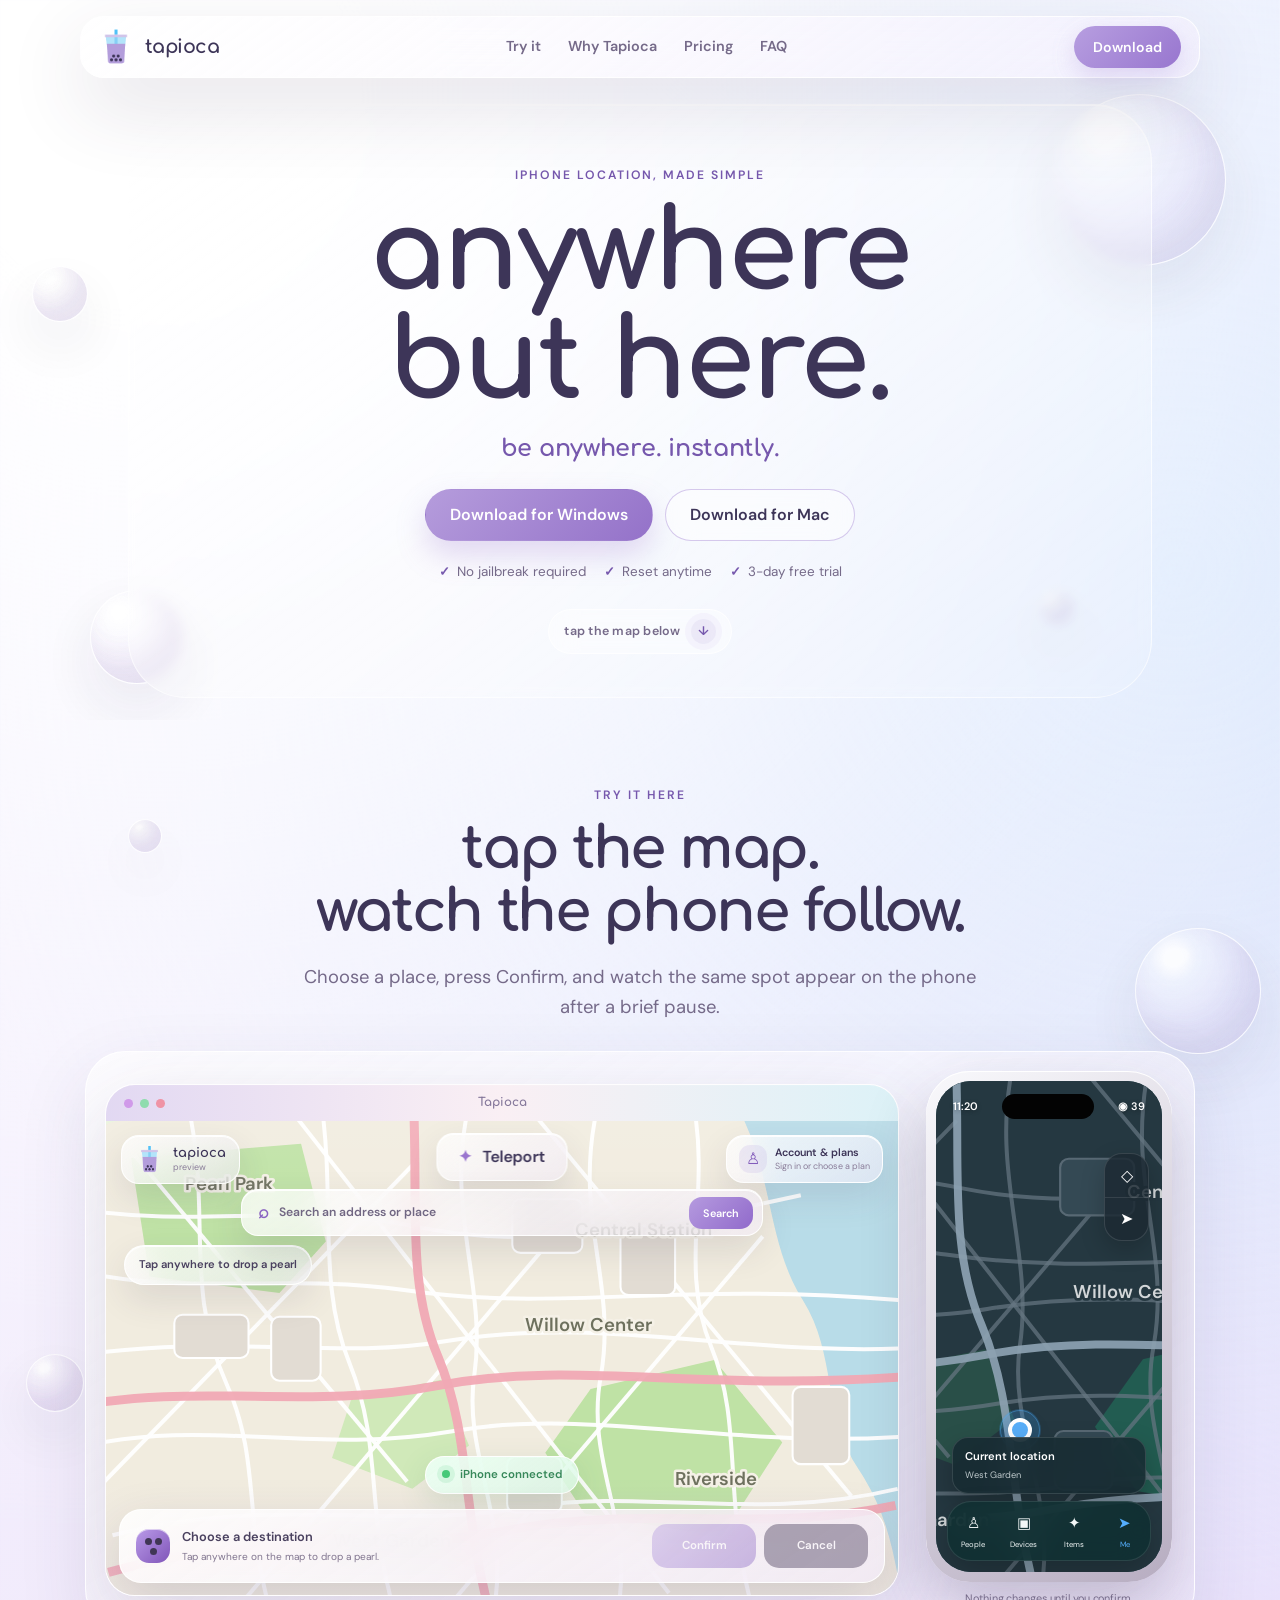
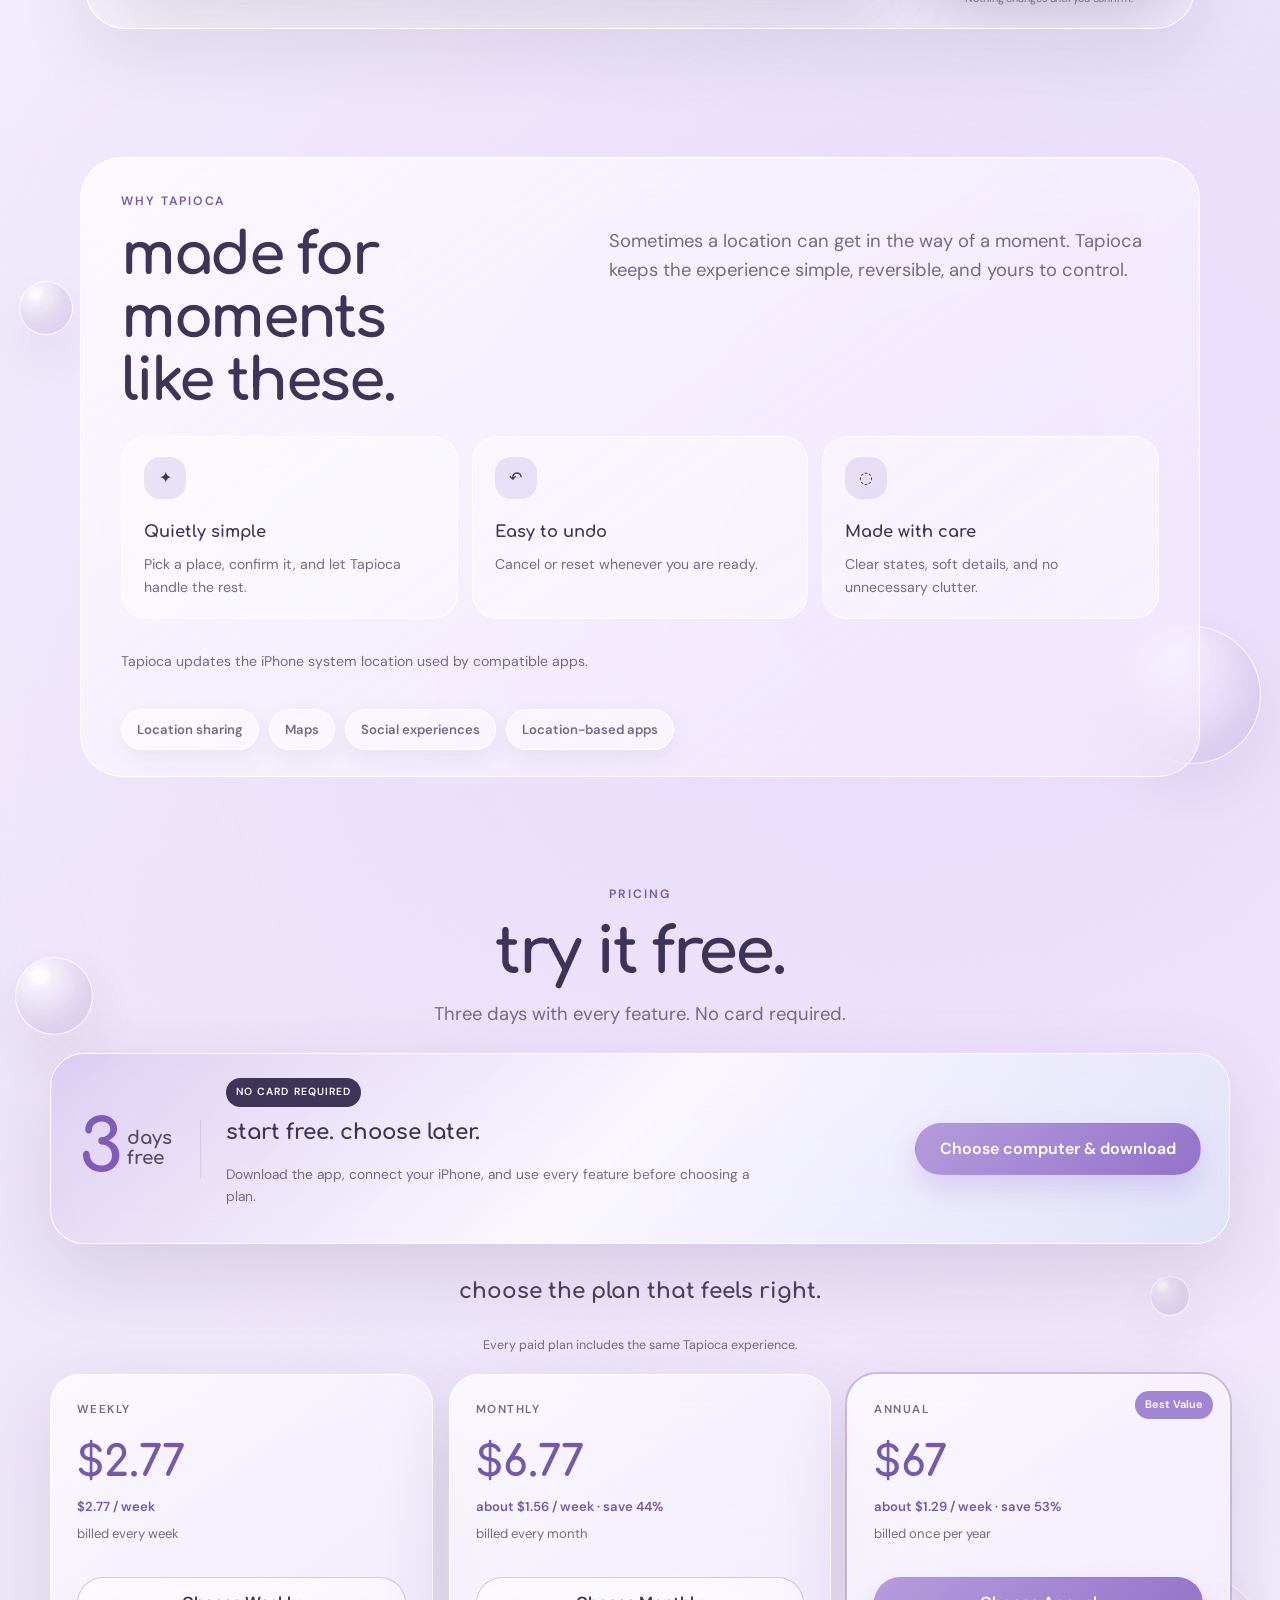
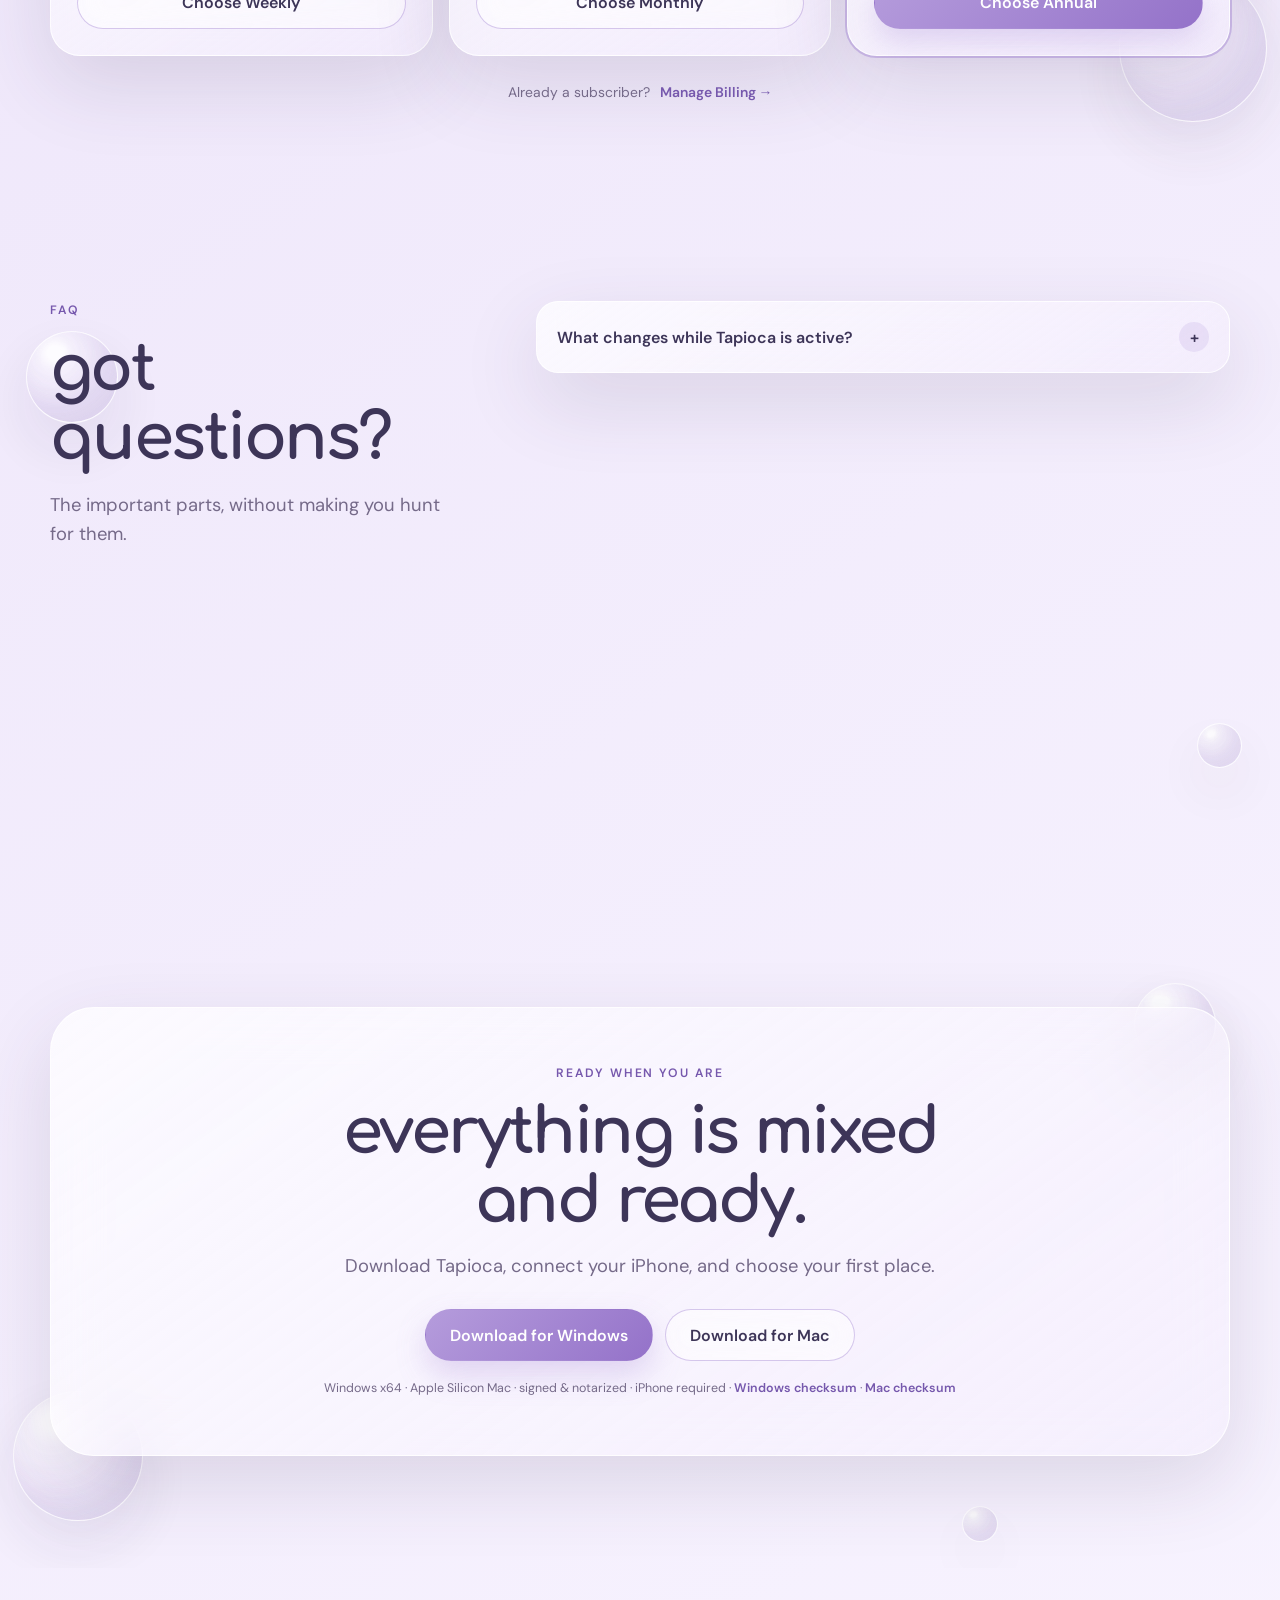
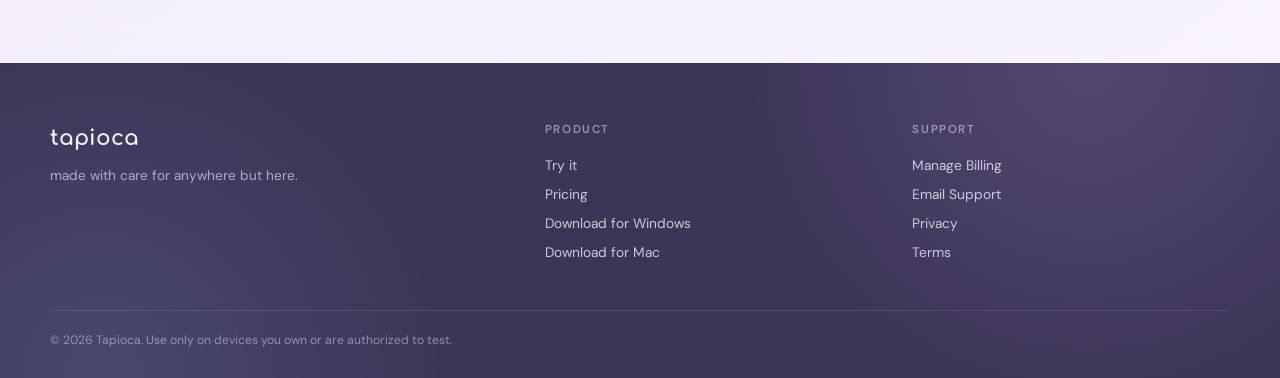
==== commit c082f4b5: "Support passwordless website checkout" ====
--- a/index.html
+++ b/index.html
@@ -1302,7 +1302,7 @@
 }
 
 </style>
-  <meta name="tapioca-launch-polish" content="final-smart-download-checkout-v5-production-api" />
+  <meta name="tapioca-launch-polish" content="final-smart-download-checkout-v6-web-checkout" />
 </head>
 <body>
 
@@ -1899,7 +1899,7 @@
 async function resendAuthOtp(){if(authBusy||resendRemaining>0||!authEmail)return;clearAuthError();authCancelled=false;authBusy=true;try{await sendOtpRequest(authEmail);startResendTimer();authEl('auth-otp').focus()}catch(error){if(!authCancelled)showAuthError(error.message||'Could not resend the code.')}finally{authBusy=false}}
 function changeAuthEmail(){if(authBusy)return;stopResendTimer();clearAuthError();showAuthStep('email');setTimeout(()=>authEl('auth-email').focus(),80)}
 async function continueToCheckout(accessToken){
-  const checkoutResult=await backendJson('/v1/billing/checkout',{
+  const checkoutResult=await backendJson('/v1/billing/web-checkout',{
     method:'POST',
     headers:{
       'Content-Type':'application/json',
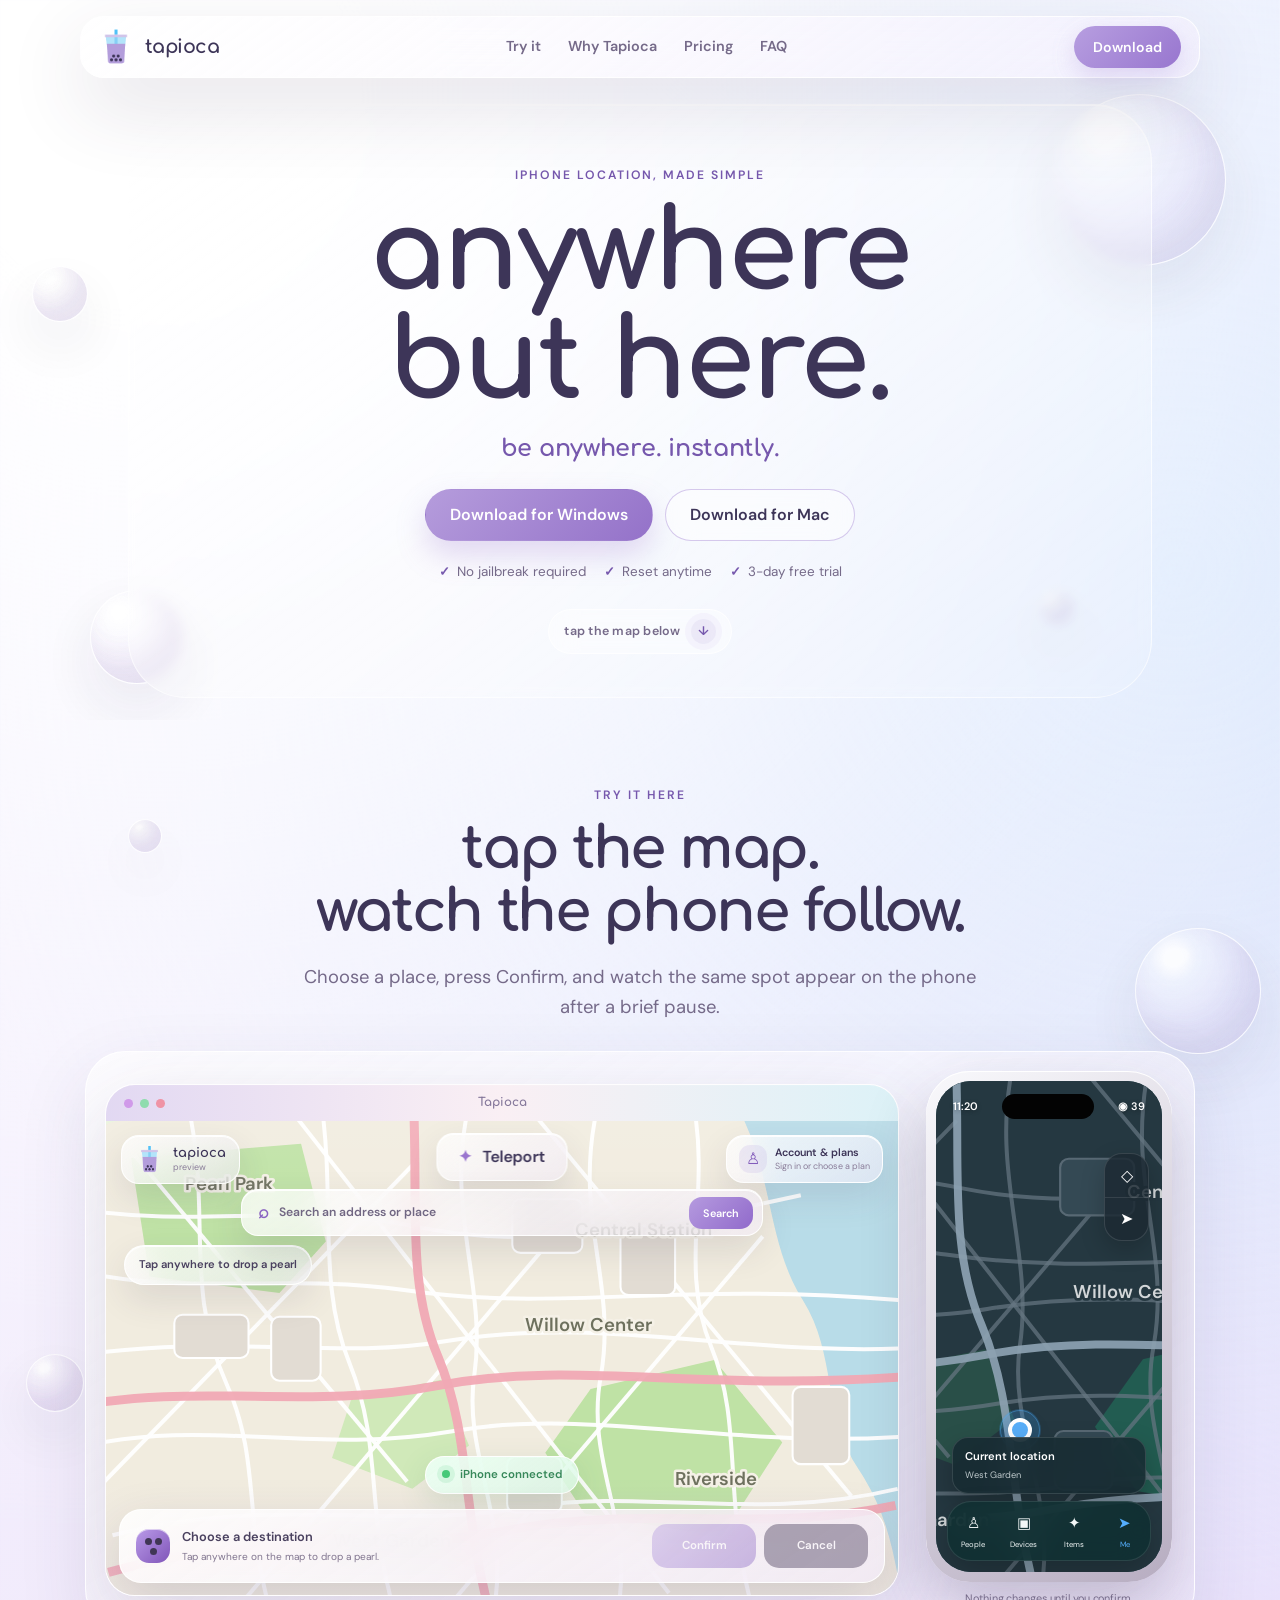
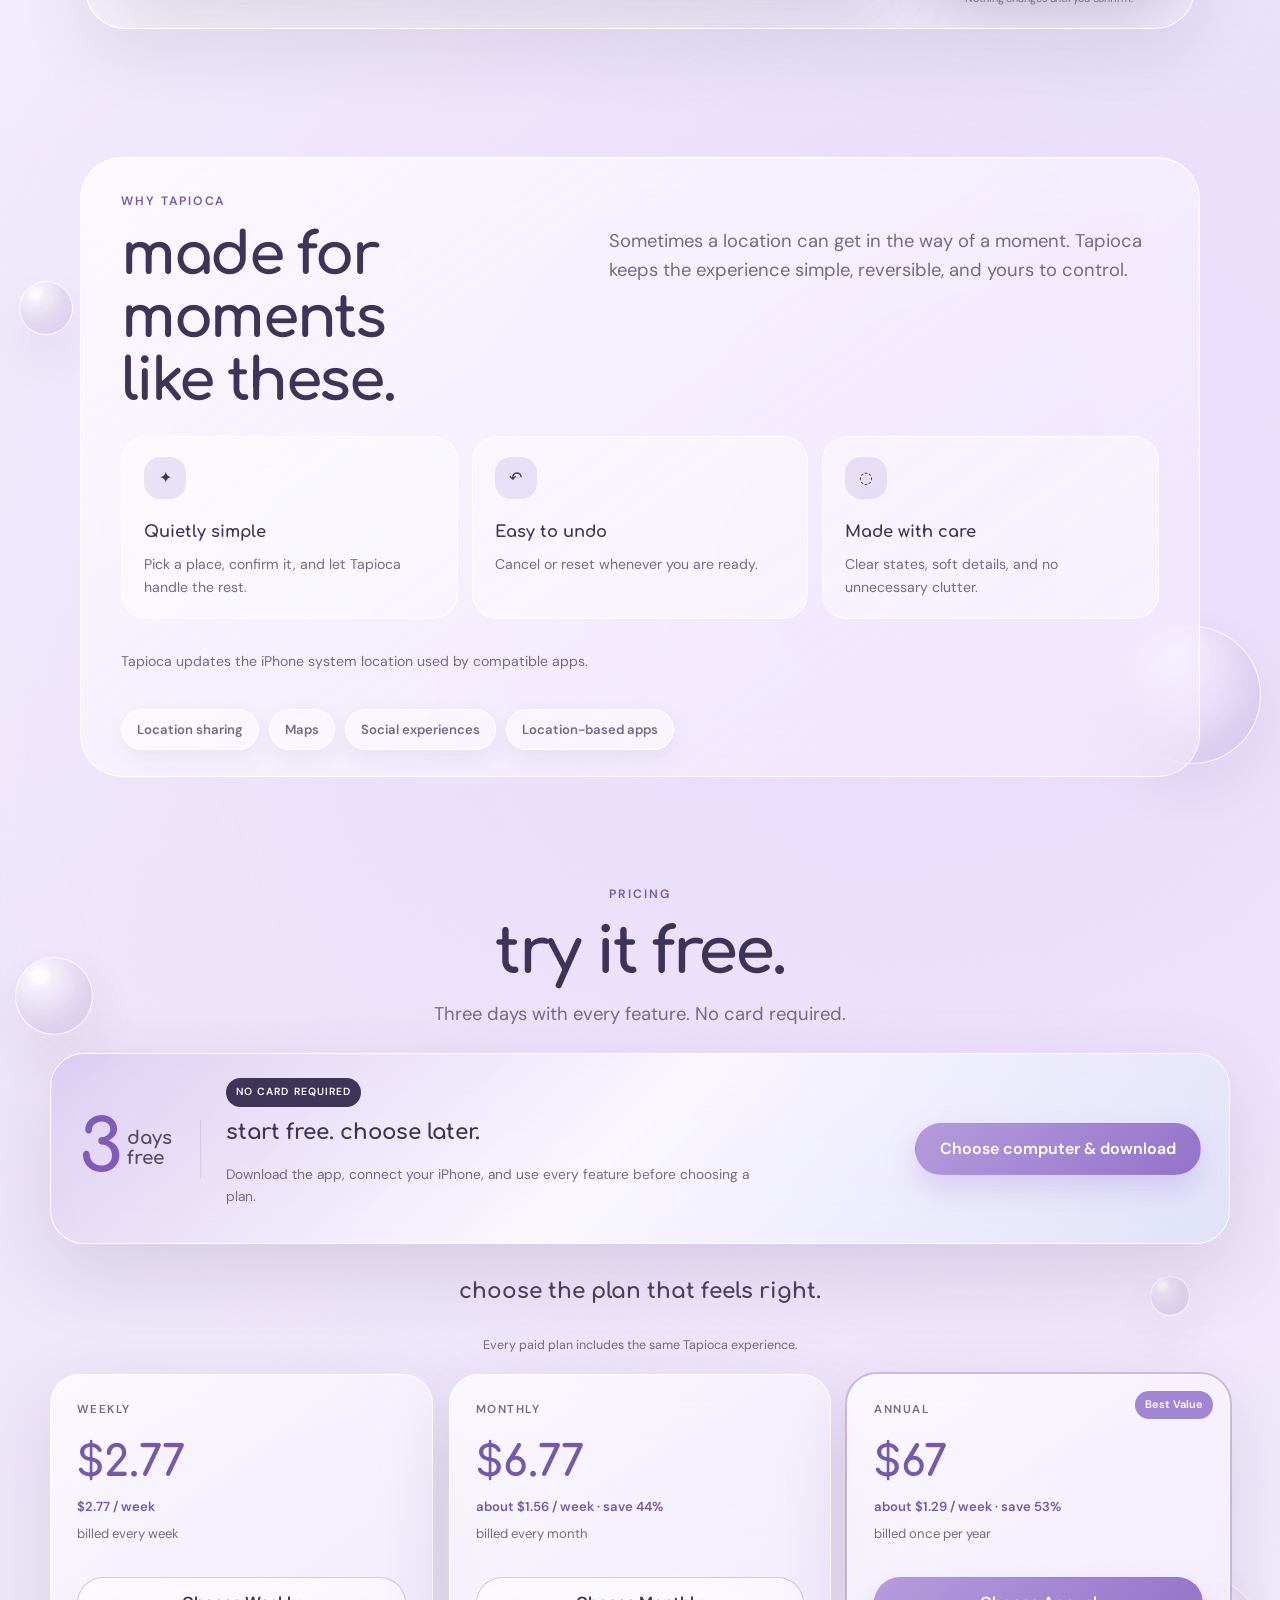
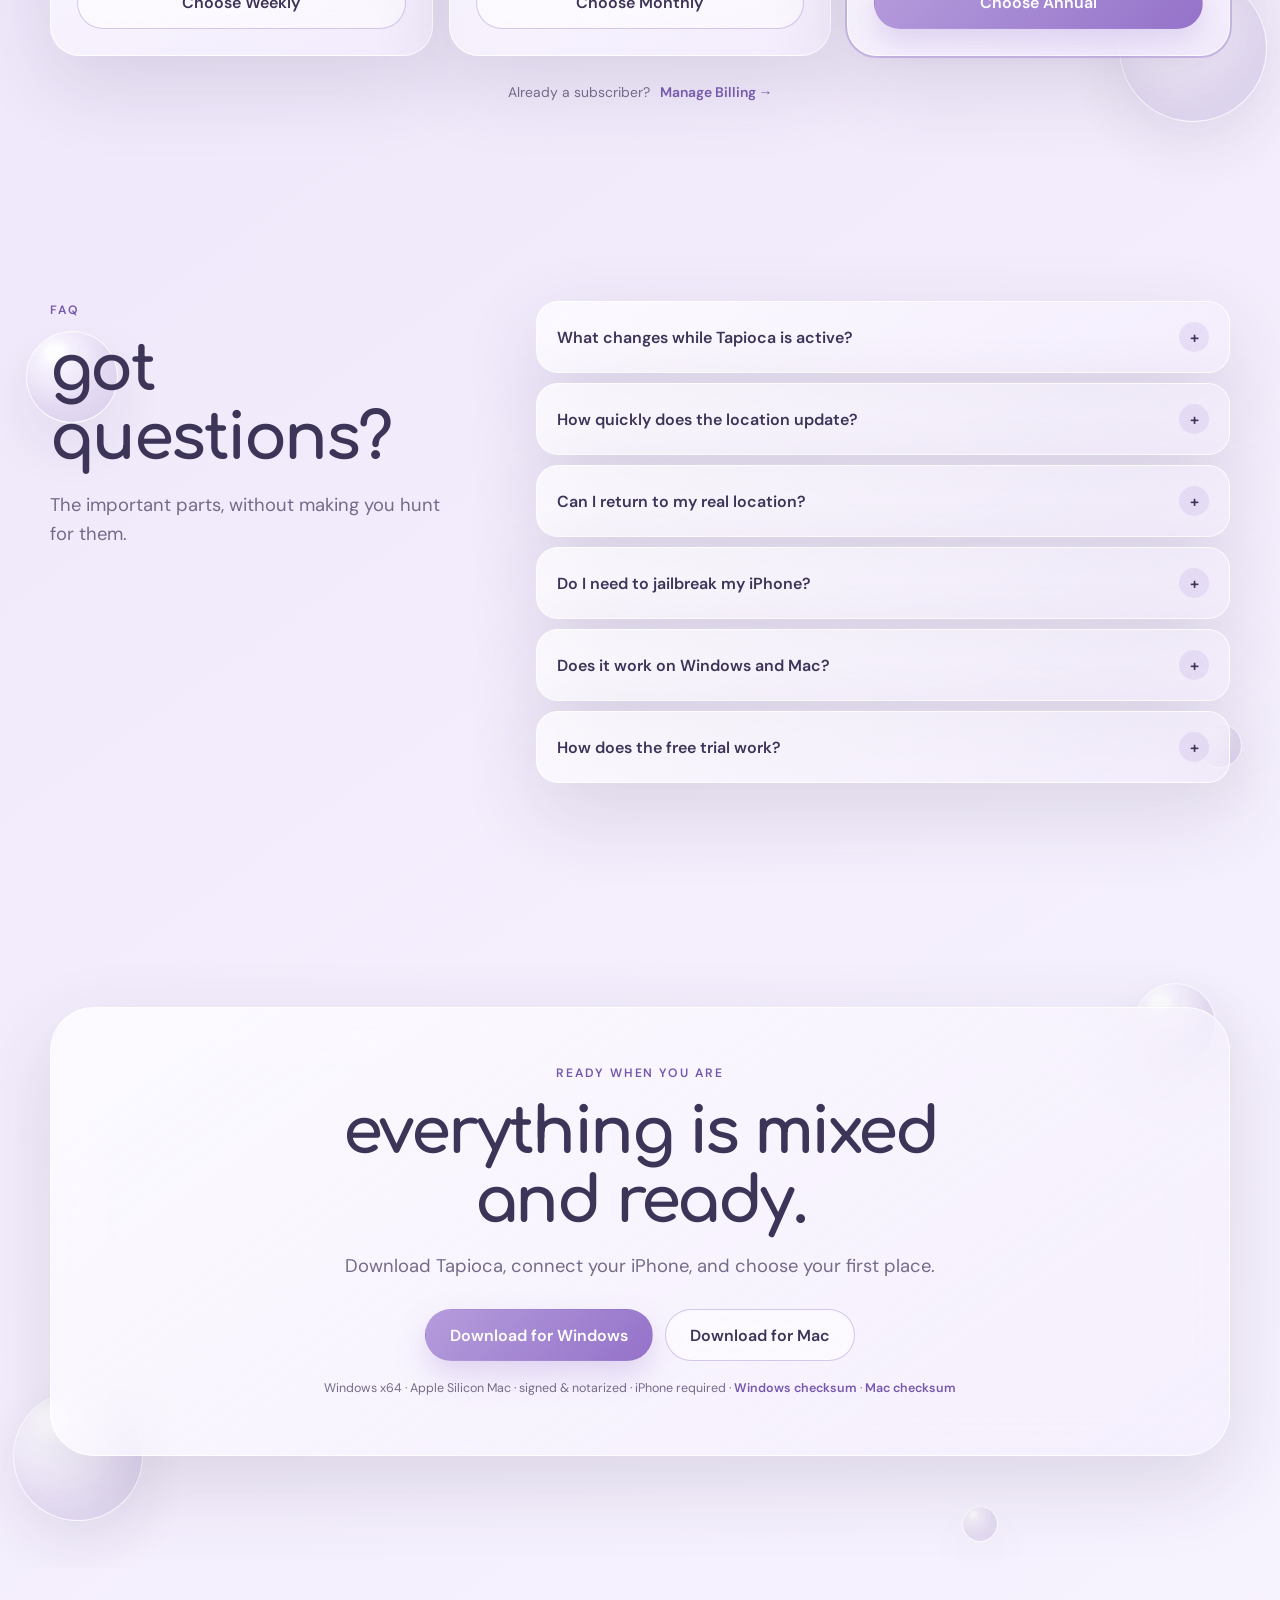
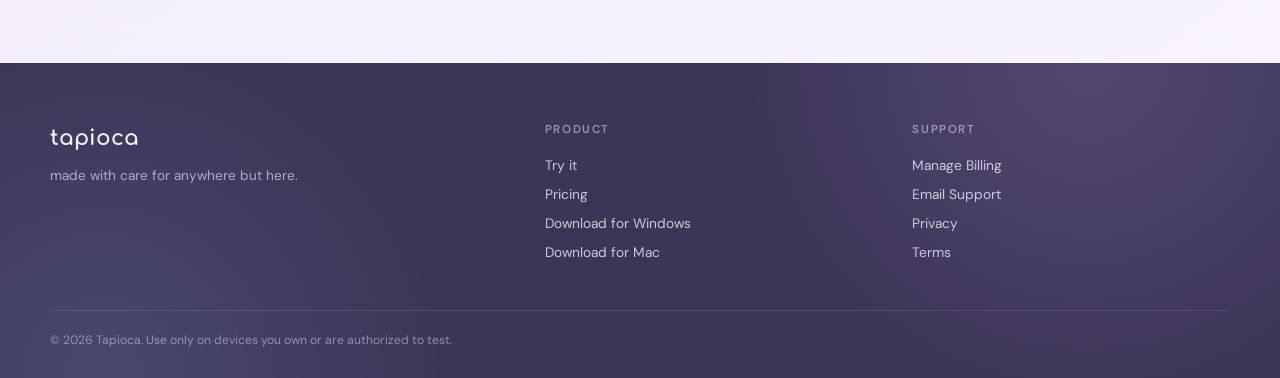
==== commit 8a1566f5: "Add direct billing management and modal checkout results" ====
--- a/index.html
+++ b/index.html
@@ -1220,6 +1220,14 @@
 }
 .auth-retry:hover{border-color:rgba(149,117,205,.72);transform:translateY(-1px)}
 .auth-retry[hidden]{display:none!important}
+.auth-success-actions{display:flex;justify-content:center;gap:10px;flex-wrap:wrap;margin-top:15px}
+.auth-manage{
+  border:0;background:linear-gradient(135deg,#b59cdc,#9472c9);color:#fff;
+  border-radius:999px;min-height:44px;padding:0 20px;font:800 .78rem 'DM Sans',sans-serif;
+  cursor:pointer;box-shadow:0 10px 24px rgba(111,78,170,.16)
+}
+.auth-manage:hover{transform:translateY(-1px)}
+.auth-manage[hidden]{display:none!important}
 .auth-success .auth-loading[hidden]{display:none!important}
 
 
@@ -1302,7 +1310,7 @@
 }
 
 </style>
-  <meta name="tapioca-launch-polish" content="final-smart-download-checkout-v6-web-checkout" />
+  <meta name="tapioca-launch-polish" content="final-smart-download-checkout-v8-billing-return" />
 </head>
 <body>
 
@@ -1661,7 +1669,10 @@
     <div class="auth-success" id="auth-success" aria-live="polite">
       <span class="auth-loading large" id="auth-success-spinner"></span>
       <div id="auth-success-msg">Redirecting…</div>
-      <button type="button" class="auth-retry" id="auth-checkout-retry" hidden onclick="startCheckoutAfterAuth()">Retry checkout</button>
+      <div class="auth-success-actions">
+        <button type="button" class="auth-manage" id="auth-billing-manage" hidden onclick="openWebBillingPortal()">Manage billing</button>
+        <button type="button" class="auth-retry" id="auth-checkout-retry" hidden onclick="startCheckoutAfterAuth()">Retry checkout</button>
+      </div>
     </div>
   </div>
 </div>
@@ -1848,12 +1859,14 @@
 function clearAuthError(){authEl('auth-error').classList.remove('visible');authEl('auth-error').textContent=''}
 function showAuthError(message){const el=authEl('auth-error');el.textContent=message;el.classList.add('visible')}
 function authErrorMessage(data,fallback){if(!data||typeof data!=='object')return fallback;const detail=data.detail;if(detail&&typeof detail==='object')return detail.message||detail.msg||fallback;return data.msg||data.message||data.error_description||data.error||detail||fallback}
+function authErrorCode(data){if(!data||typeof data!=='object')return '';const detail=data.detail;return String((detail&&typeof detail==='object'&&detail.code)||data.code||'')}
+function setCheckoutAction(mode='retry'){const button=authEl('auth-checkout-retry');if(mode==='done'){button.textContent='Got it';button.onclick=closeAuthModal}else{button.textContent='Retry checkout';button.onclick=startCheckoutAfterAuth}}
 function setAuthButton(button,loading,normalText){button.disabled=loading;button.innerHTML=loading?'<span class="auth-loading"></span>Please wait…':normalText}
 function stopResendTimer(){if(resendTimer)clearInterval(resendTimer);resendTimer=null;resendRemaining=0}
 function stopAuthProgressTimer(){if(authProgressTimer)clearTimeout(authProgressTimer);authProgressTimer=null}
 function updateResendButton(){const button=authEl('auth-resend');button.disabled=resendRemaining>0;button.textContent=resendRemaining>0?`Resend in ${resendRemaining}s`:'Resend code'}
 function startResendTimer(){stopResendTimer();resendRemaining=60;updateResendButton();resendTimer=setInterval(()=>{resendRemaining-=1;updateResendButton();if(resendRemaining<=0)stopResendTimer()},1000)}
-function showAuthStep(step){authEl('auth-email-step').hidden=step!=='email';authEl('auth-otp-step').hidden=step!=='otp';authEl('auth-success').classList.toggle('visible',step==='success');if(step!=='success'){authEl('auth-checkout-retry').hidden=true;authEl('auth-success-spinner').hidden=false}}
+function showAuthStep(step){authEl('auth-email-step').hidden=step!=='email';authEl('auth-otp-step').hidden=step!=='otp';authEl('auth-success').classList.toggle('visible',step==='success');if(step!=='success'){authEl('auth-checkout-retry').hidden=true;authEl('auth-billing-manage').hidden=true;authEl('auth-success-spinner').hidden=false}}
 function warmAuthServer(){fetch(AUTH_SERVER+'/',{method:'GET',mode:'no-cors',cache:'no-store'}).catch(()=>{})}
 function cancelAuthRequest(){if(authRequestController){authRequestController.abort();authRequestController=null}}
 async function authFetch(url,options={},timeoutMs=35000){
@@ -1884,8 +1897,8 @@
   throw lastError||new Error('Could not reach Tapioca checkout.');
 }
 function openAuthModal(plan){
-  selectedPlan=plan;authEmail='';authBusy=false;authCancelled=false;authAccessToken='';cancelAuthRequest();stopAuthProgressTimer();stopResendTimer();warmAuthServer();
-  authEl('auth-plan-badge').textContent=PLAN_LABELS[plan];authEl('auth-headline').textContent='Sign in to subscribe';authEl('auth-sub').textContent='Enter your email and we will send a 6-digit Tapioca code.';authEl('auth-email').value='';authEl('auth-otp').value='';clearAuthError();showAuthStep('email');authEl('auth-overlay').classList.add('open');document.body.classList.add('modal-open');setTimeout(()=>authEl('auth-email').focus(),100)
+  selectedPlan=plan;authEmail='';authBusy=false;authCancelled=false;authAccessToken='';cancelAuthRequest();stopAuthProgressTimer();stopResendTimer();warmAuthServer();setCheckoutAction('retry');
+  authEl('auth-plan-badge').hidden=false;authEl('auth-plan-badge').textContent=PLAN_LABELS[plan];authEl('auth-headline').textContent='Sign in to subscribe';authEl('auth-sub').textContent='Enter your email and we will send a 6-digit Tapioca code.';authEl('auth-email').value='';authEl('auth-otp').value='';clearAuthError();showAuthStep('email');authEl('auth-overlay').classList.add('open');document.body.classList.add('modal-open');setTimeout(()=>authEl('auth-email').focus(),100)
 }
 function closeAuthModal(){
   authCancelled=true;authBusy=false;cancelAuthRequest();stopAuthProgressTimer();stopResendTimer();authEl('auth-overlay').classList.remove('open');document.body.classList.remove('modal-open');authEl('auth-checkout-retry').hidden=true
@@ -1913,17 +1926,57 @@
     if([502,503,504].includes(checkoutResponse.status)){
       throw new Error('The checkout service is temporarily unavailable. Please retry in a moment.');
     }
-    throw new Error(authErrorMessage(checkout,'Could not start checkout. Please try again.'));
+    const checkoutError=new Error(authErrorMessage(checkout,'Could not start checkout. Please try again.'));
+    checkoutError.code=authErrorCode(checkout);
+    throw checkoutError;
   }
   authEl('auth-success-msg').textContent='Opening secure checkout…';
   location.assign(checkoutUrl)
 }
+async function openWebBillingPortal(){
+  if(!authAccessToken)return;
+  const button=authEl('auth-billing-manage');
+  const original=button.textContent;
+  button.disabled=true;button.textContent='Opening billing…';
+  try{
+    const result=await backendJson('/v1/billing/web-portal',{
+      method:'POST',
+      headers:{Authorization:'Bearer '+authAccessToken}
+    });
+    const response=result.response,data=result.data||{};
+    const portalUrl=data.portal_url;
+    if(!response.ok||!portalUrl||!portalUrl.startsWith('https://billing.stripe.com/')){
+      throw new Error(authErrorMessage(data,'Could not open billing management.'));
+    }
+    location.assign(portalUrl);
+  }catch(error){
+    authEl('auth-success-msg').textContent=error.message||'Could not open billing management. Opening Stripe billing login instead…';
+    setTimeout(()=>location.assign(STRIPE_PORTAL),650);
+    button.disabled=false;button.textContent=original;
+  }
+}
 async function startCheckoutAfterAuth(){
   if(!authAccessToken||authBusy)return;
-  authCancelled=false;authBusy=true;clearAuthError();authEl('auth-checkout-retry').hidden=true;authEl('auth-success-spinner').hidden=false;authEl('auth-success-msg').textContent='Signed in. Preparing checkout…';warmAuthServer();stopAuthProgressTimer();
+  authCancelled=false;authBusy=true;clearAuthError();setCheckoutAction('retry');authEl('auth-checkout-retry').hidden=true;authEl('auth-billing-manage').hidden=true;authEl('auth-success-spinner').hidden=false;authEl('auth-success-msg').textContent='Signed in. Preparing checkout…';warmAuthServer();stopAuthProgressTimer();
   authProgressTimer=setTimeout(()=>{if(authBusy&&!authCancelled)authEl('auth-success-msg').textContent='Still working — secure checkout may take a moment to wake up.'},7000);
   try{await continueToCheckout(authAccessToken)}
-  catch(error){if(authCancelled||error.code==='AUTH_CANCELLED')return;stopAuthProgressTimer();authBusy=false;authEl('auth-success-spinner').hidden=true;authEl('auth-success-msg').textContent=error.message||'Could not open checkout. Please retry.';authEl('auth-checkout-retry').hidden=false}
+  catch(error){
+    if(authCancelled||error.code==='AUTH_CANCELLED')return;
+    stopAuthProgressTimer();authBusy=false;authEl('auth-success-spinner').hidden=true;
+    if(error.code==='SUBSCRIPTION_ALREADY_EXISTS'){
+      authEl('auth-plan-badge').hidden=true;
+      authEl('auth-headline').textContent="You're already subscribed";
+      authEl('auth-sub').textContent='This Tapioca account already has an active subscription.';
+      authEl('auth-success-msg').textContent='Manage your plan, payment method, or cancellation securely in Stripe.';
+      authEl('auth-billing-manage').hidden=false;
+      setCheckoutAction('done');
+      authEl('auth-checkout-retry').hidden=false;
+      return;
+    }
+    authEl('auth-success-msg').textContent=error.message||'Could not open checkout. Please retry.';
+    setCheckoutAction('retry');
+    authEl('auth-checkout-retry').hidden=false;
+  }
 }
 async function verifyAuthOtp(){
   if(authBusy)return;const token=authEl('auth-otp').value.replace(/\D/g,'');clearAuthError();if(token.length<6){showAuthError('Enter the 6-digit code from your email.');return}
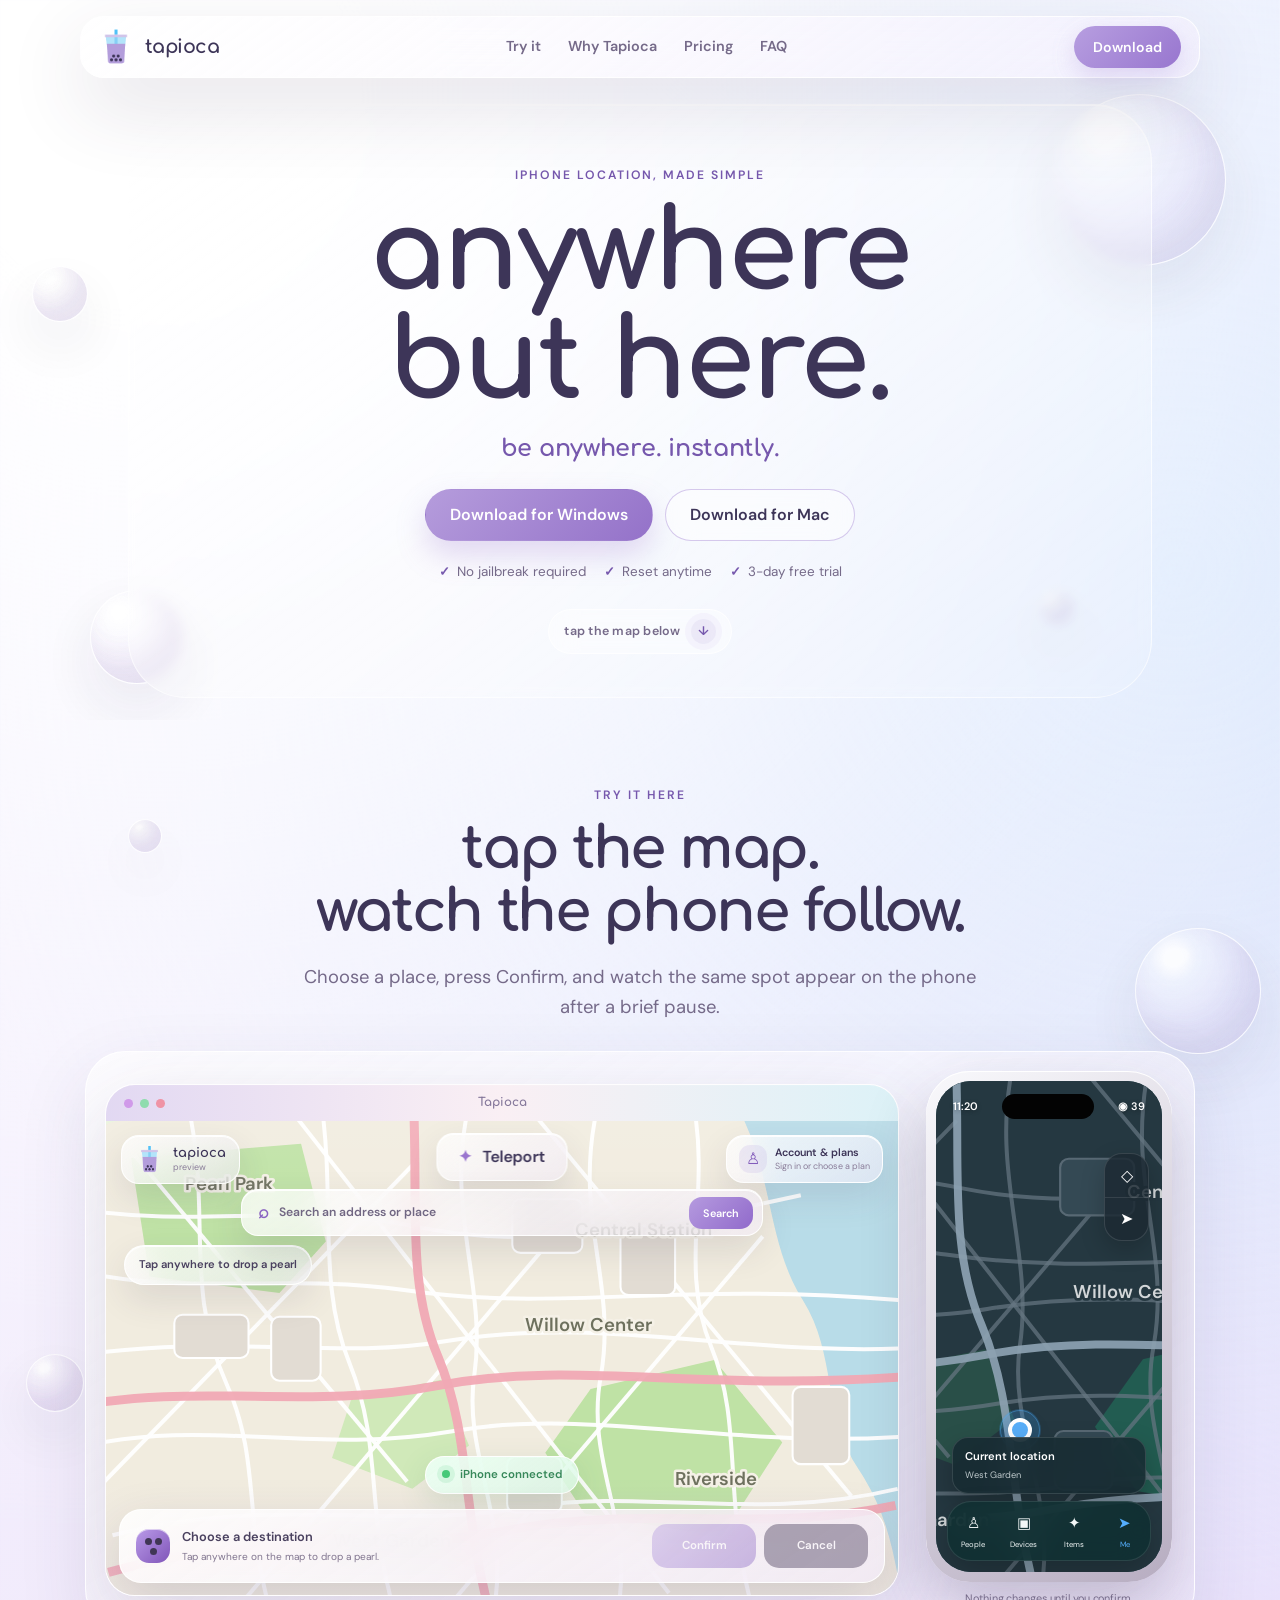
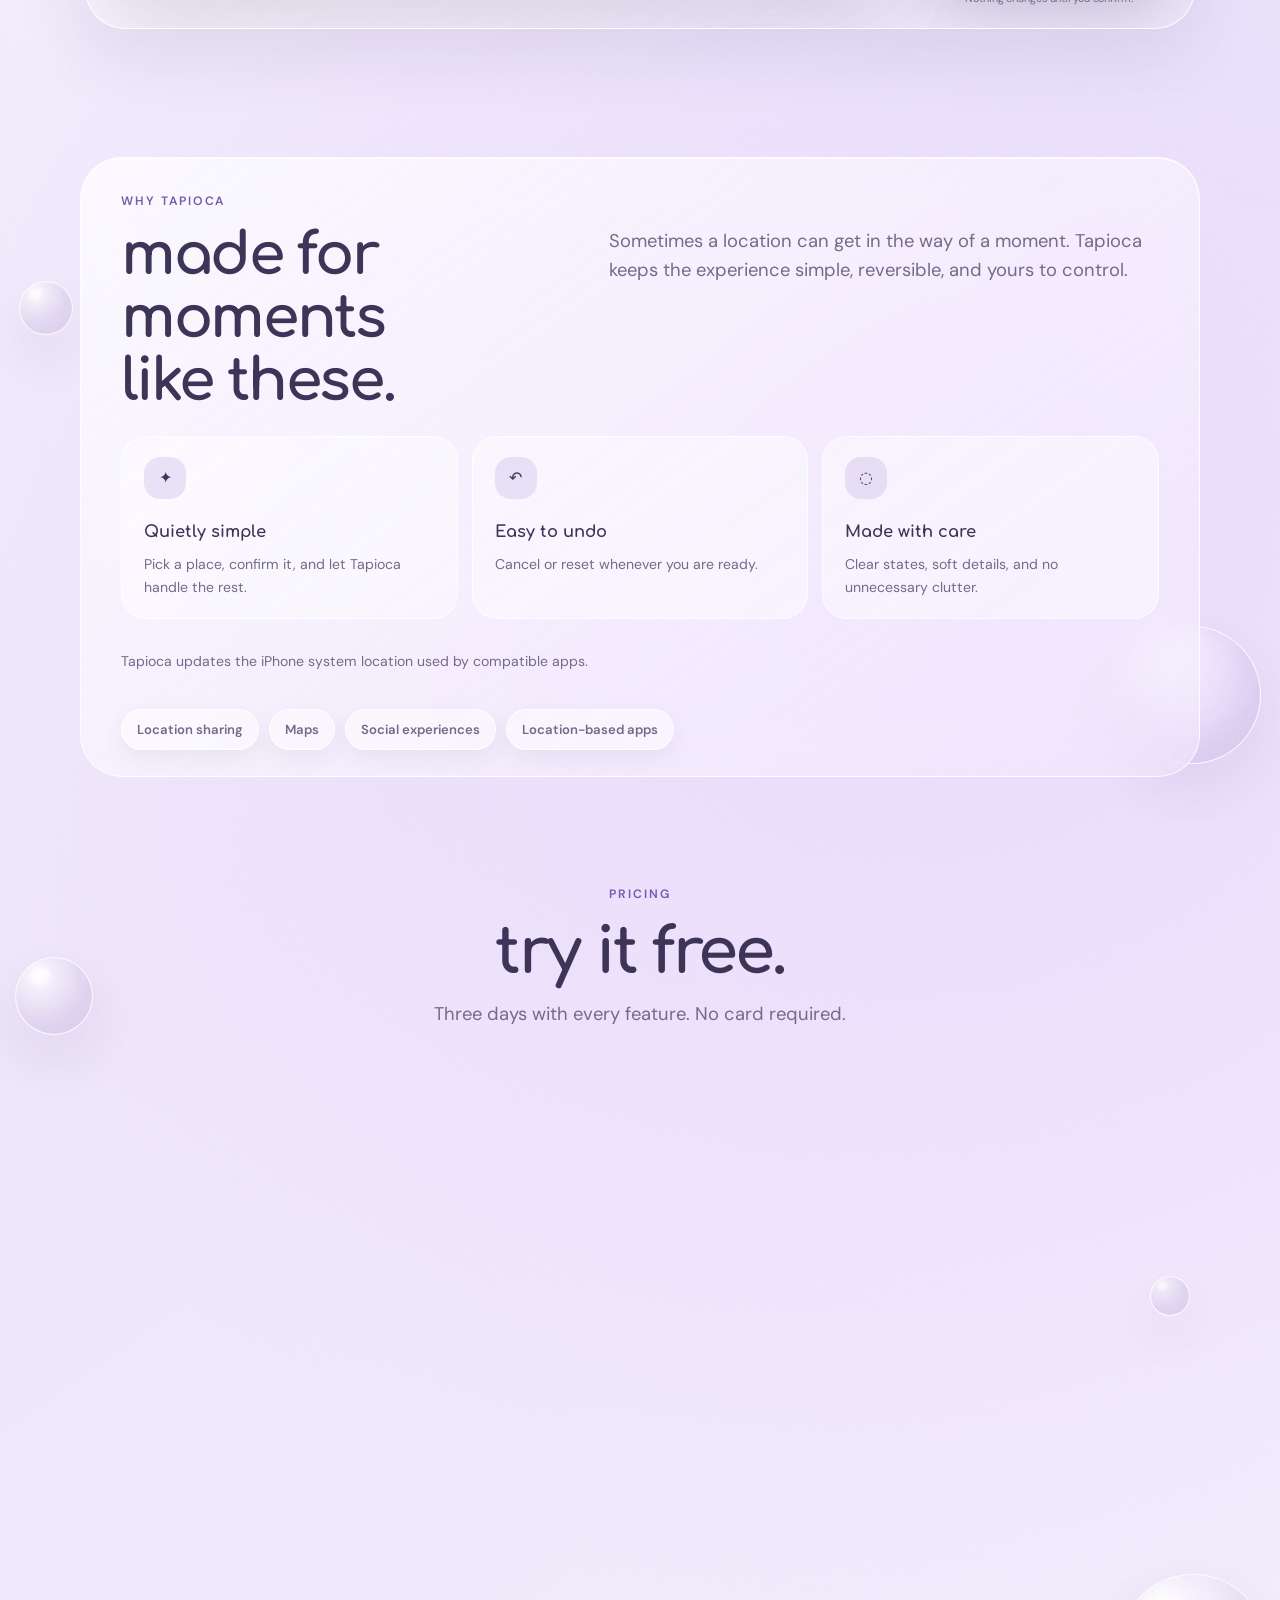
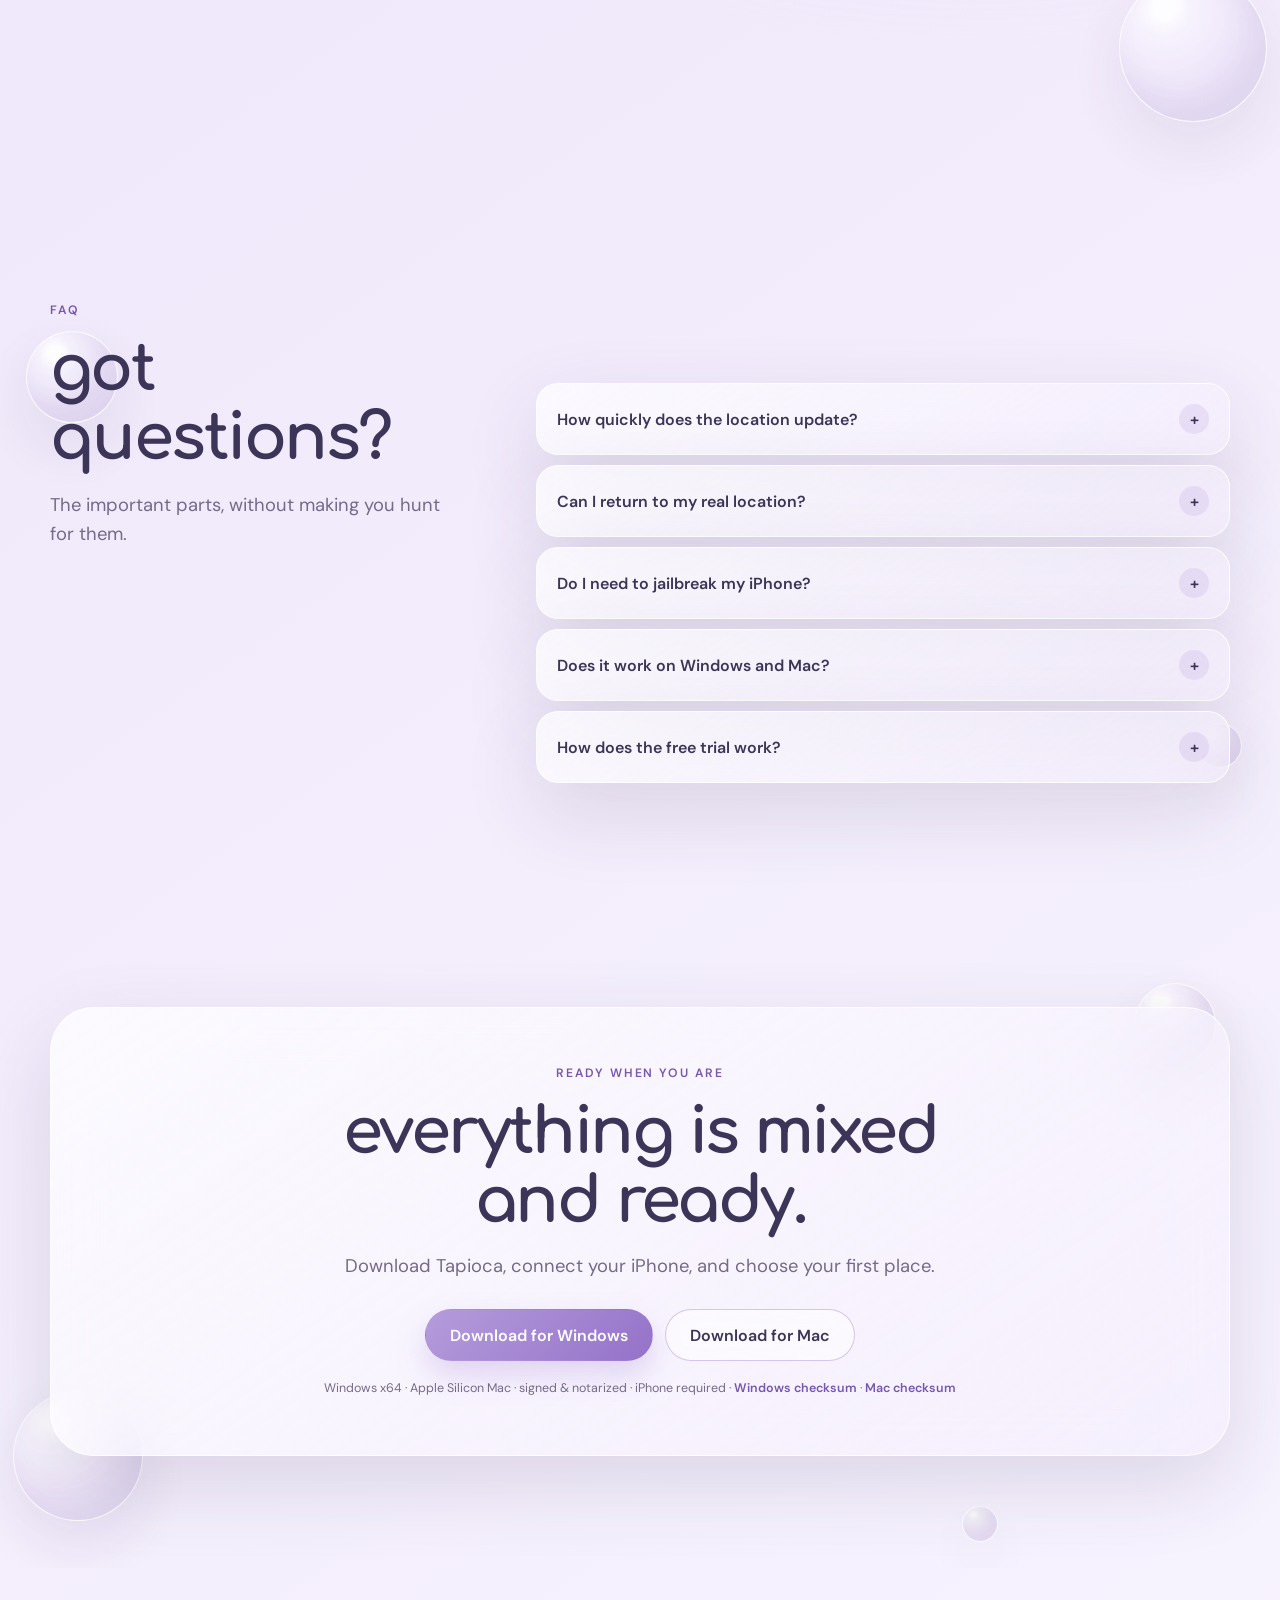
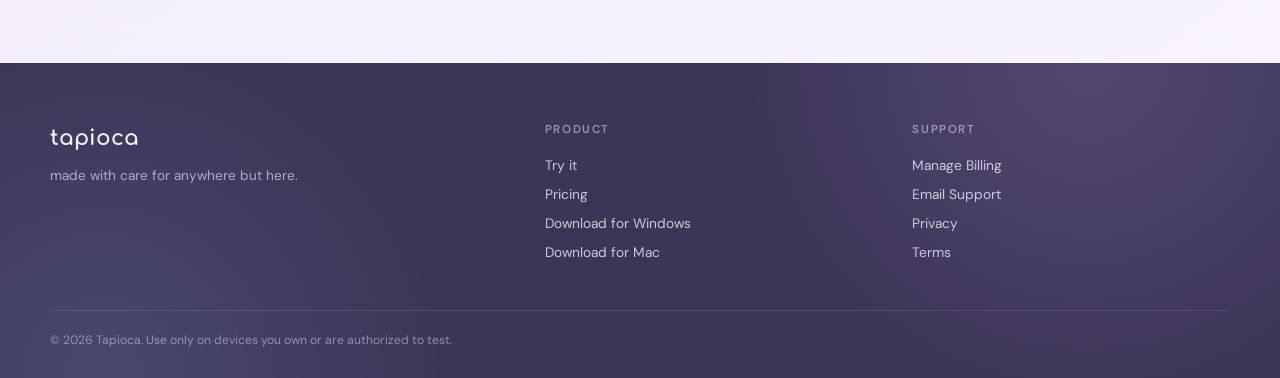
==== commit 6f5fa413: "Publish macOS Beta 9 website download" ====
--- a/index.html
+++ b/index.html
@@ -1729,8 +1729,8 @@
 function platformGuide(os){
   if(os==='mac')return {
     title:'Your Mac download is starting.',
-    copy:'You are downloading the signed and notarized Apple Silicon version of Tapioca.',
-    steps:['Open the downloaded .dmg file.','Drag Tapioca into the Applications folder.','Open Tapioca from Applications. Choose Open if macOS asks you to confirm the first launch.','Connect and unlock your iPhone with a USB cable, then follow Tapioca\'s connection prompt.']
+    copy:'You are downloading the signed and notarized Tapioca Setup installer for Apple Silicon Mac.',
+    steps:['Open TapiocaSetup.zip from your Downloads folder.','Open the extracted Tapioca Setup app.','Follow the setup prompts. When setup finishes, open Tapioca from Applications.','Connect and unlock your iPhone with a USB cable, then follow Tapioca\'s connection prompt.']
   };
   return {
     title:'Your Windows download is starting.',
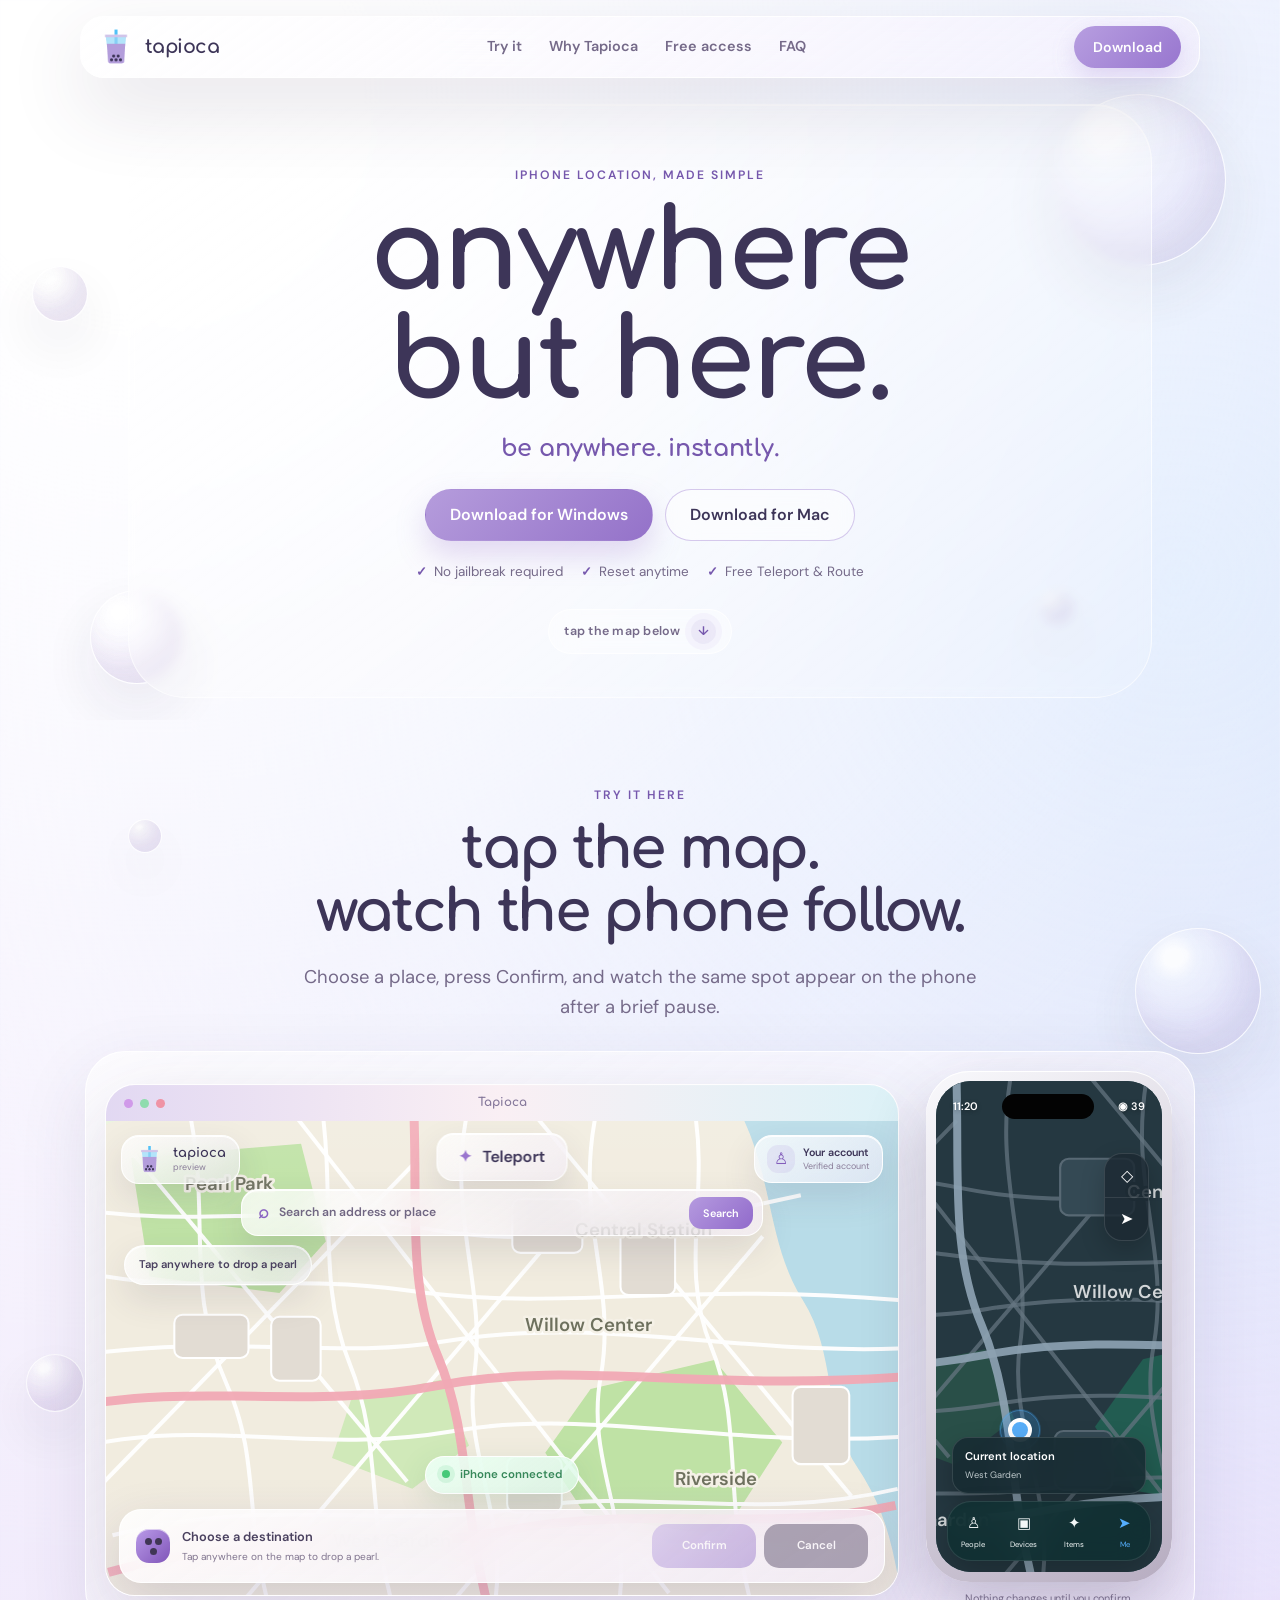
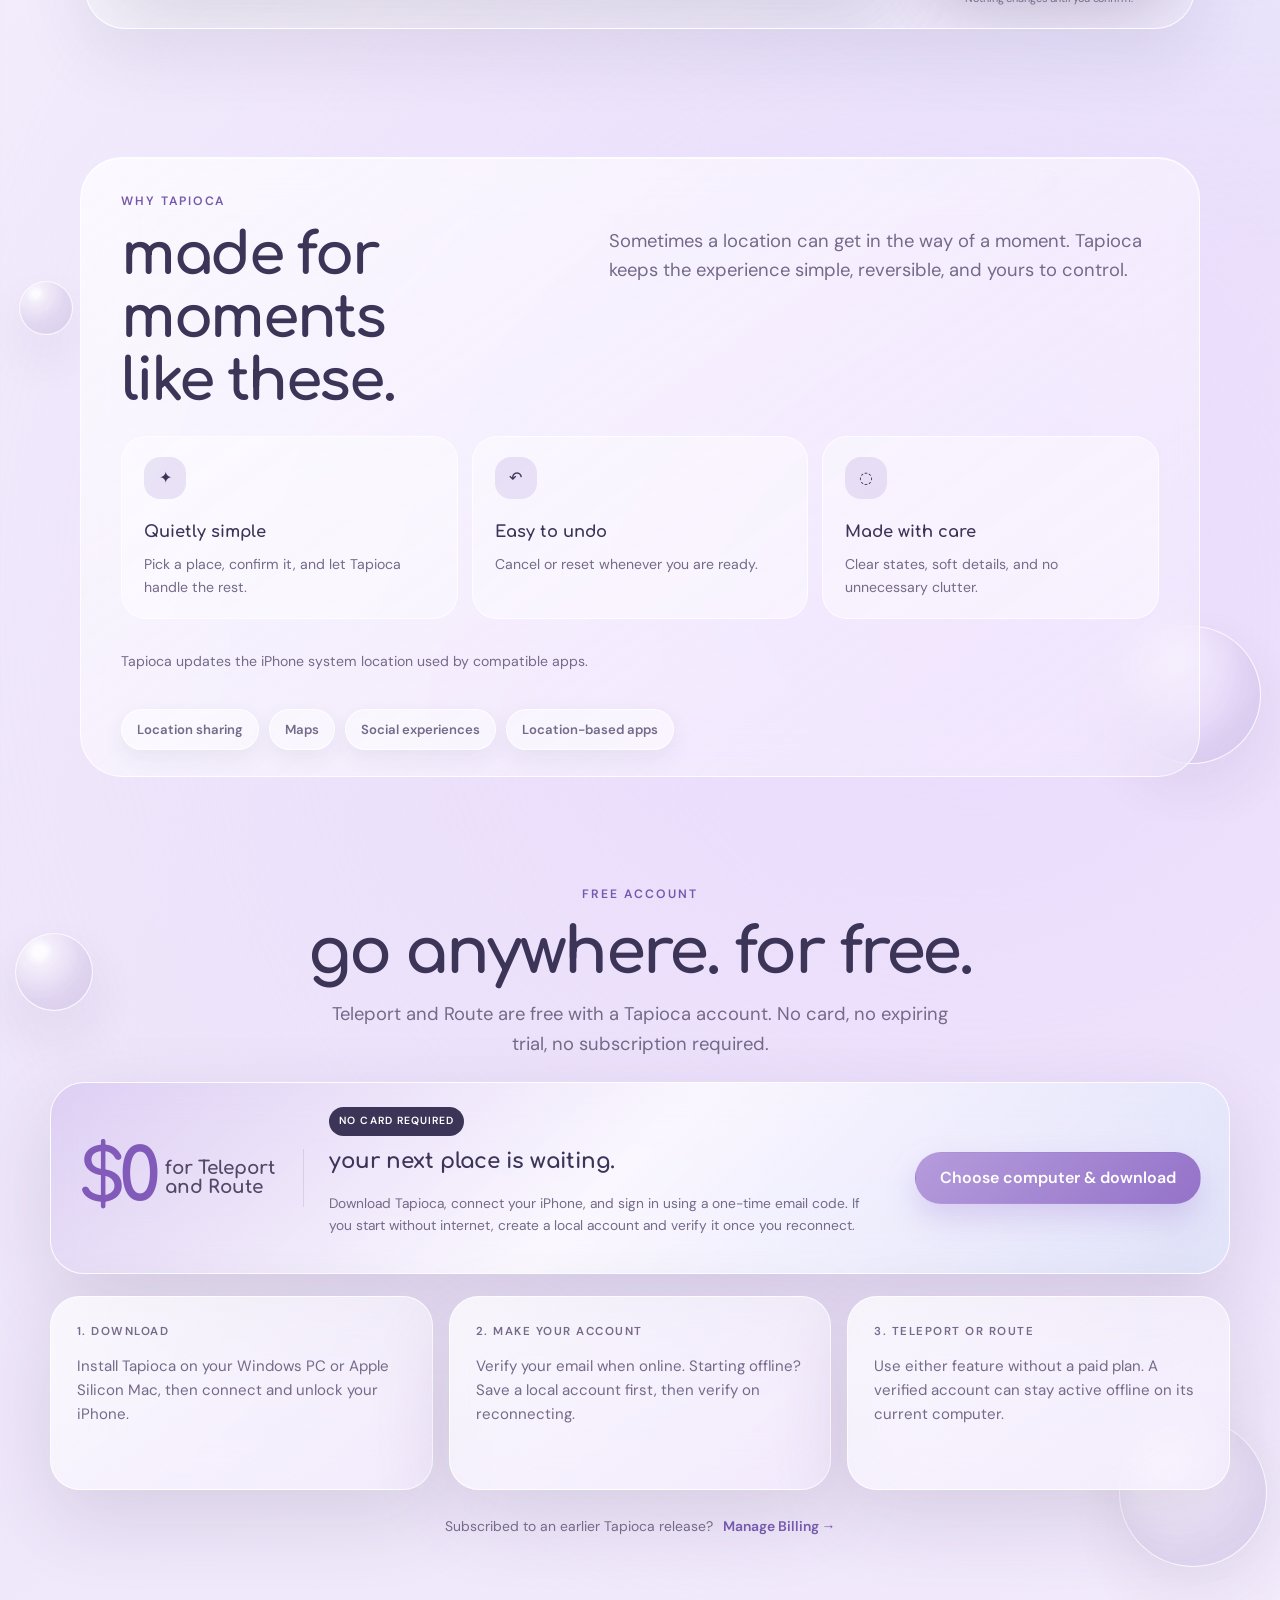
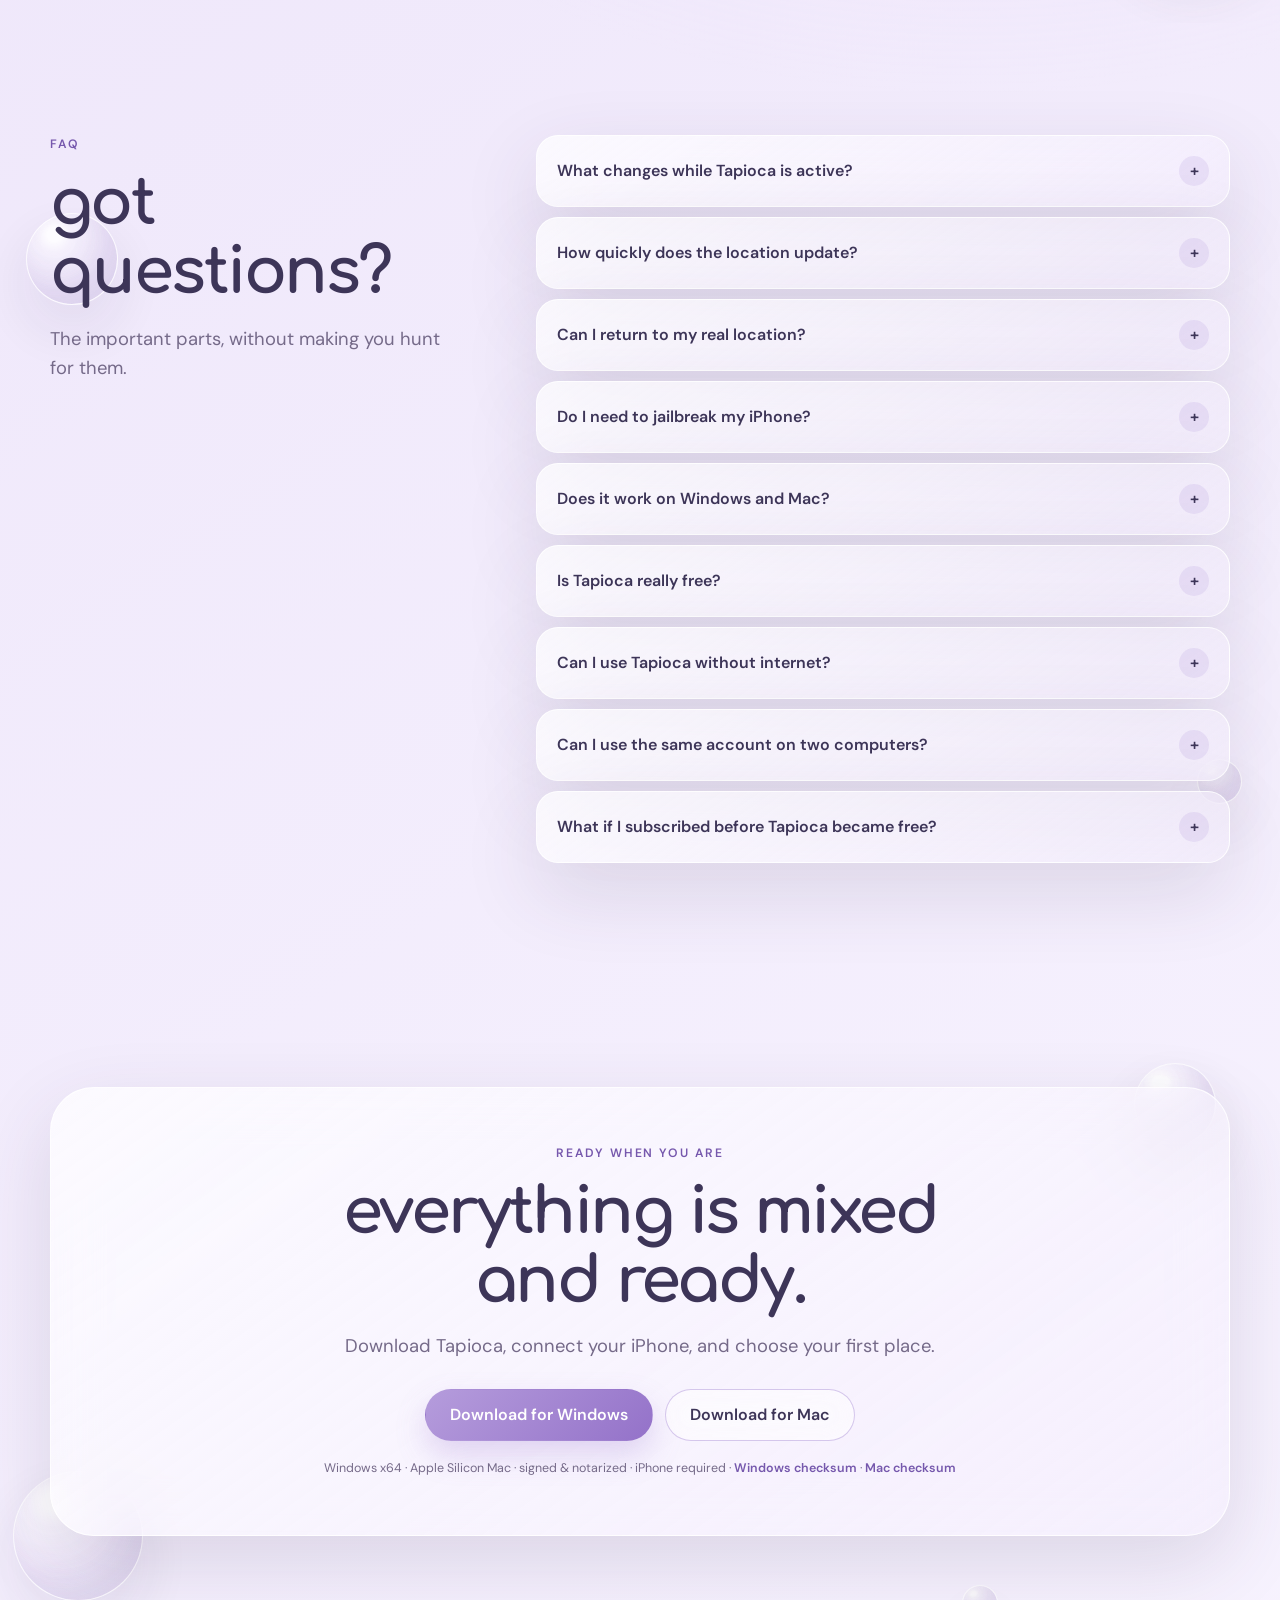
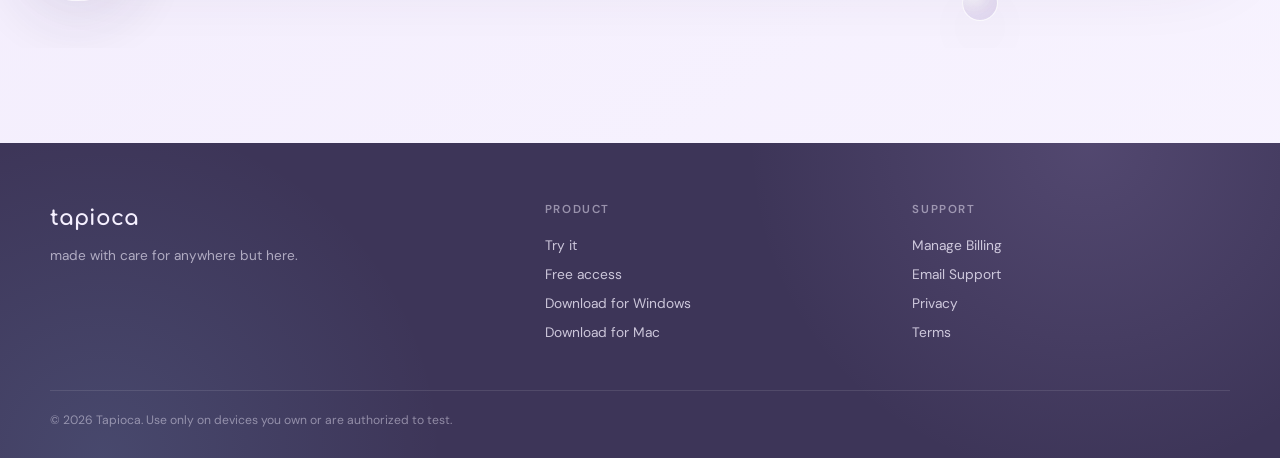
==== commit 8f927363: "Beta 11 P7: prepare free account website" ====
--- a/index.html
+++ b/index.html
@@ -4,9 +4,9 @@
   <meta charset="utf-8" />
   <meta name="viewport" content="width=device-width,initial-scale=1" />
   <title>tapioca — anywhere but here.</title>
-  <meta name="description" content="Be anywhere. Instantly. Try the interactive Tapioca preview and download Tapioca for Windows or Apple Silicon Mac." />
+  <meta name="description" content="Teleport and Route are free with a Tapioca account. Download Tapioca for Windows or Apple Silicon Mac and connect your iPhone." />
   <meta property="og:title" content="tapioca — anywhere but here." />
-  <meta property="og:description" content="A calm, polished way to change your iPhone's reported location." />
+  <meta property="og:description" content="Free iPhone Teleport and Route with a Tapioca account. Available for Windows and Apple Silicon Mac." />
   <meta property="og:type" content="website" />
   <meta property="og:url" content="https://usetapioca.com/" />
   <link rel="icon" href="assets/tapioca-logo.png" type="image/png" />
@@ -1309,8 +1309,18 @@
   .download-guide-copy{font-size:.88rem}
 }
 
+
+/* BETA11 WEBSITE P7: launch preview; reuse the existing glass design. */
+.beta11-account-steps { margin-top: 22px; }
+.beta11-account-steps .price-card-v2 { min-height: 194px; }
+.beta11-account-steps .price-tier { margin-bottom: 13px; }
+.beta11-account-steps p { margin: 0; color: var(--ink-soft); line-height: 1.6; font-size: .94rem; }
+@media (max-width: 780px) {
+  .beta11-account-steps .price-card-v2 { min-height: 0; }
+}
 </style>
   <meta name="tapioca-launch-polish" content="final-smart-download-checkout-v8-billing-return" />
+  <meta name="tapioca-beta11-website" content="free-account-launch-preview-v1" />
 </head>
 <body>
 
@@ -1369,11 +1379,11 @@
 <nav class="site-nav glass" id="navbar">
   <a class="brand" href="#hero"><img src="assets/tapioca-logo.png" alt="" /><span class="brand-word">tapioca</span></a>
   <div class="nav-links">
-    <a href="#demo">Try it</a><a href="#why">Why Tapioca</a><a href="#pricing">Pricing</a><a href="#faq">FAQ</a>
+    <a href="#demo">Try it</a><a href="#why">Why Tapioca</a><a href="#pricing">Free access</a><a href="#faq">FAQ</a>
   </div>
   <div class="nav-actions"><a class="nav-download" id="nav-download-btn" href="/download/windows" data-smart-download="true">Download</a><button class="nav-toggle" id="nav-toggle" aria-label="Open menu">☰</button></div>
 </nav>
-<div class="mobile-menu glass" id="mobile-menu"><a href="#demo">Try it</a><a href="#why">Why Tapioca</a><a href="#pricing">Pricing</a><a href="#faq">FAQ</a><a href="https://billing.stripe.com/p/login/eVq7sL0KS5GQazrbLV5c400" target="_blank" rel="noopener noreferrer">Manage Billing</a></div>
+<div class="mobile-menu glass" id="mobile-menu"><a href="#demo">Try it</a><a href="#why">Why Tapioca</a><a href="#pricing">Free access</a><a href="#faq">FAQ</a><a href="https://billing.stripe.com/p/login/eVq7sL0KS5GQazrbLV5c400" target="_blank" rel="noopener noreferrer">Manage Billing</a></div>
 
 <header class="hero hero-v2 hero-v3 hero-v4 edge-bubble-zone" id="hero">
   <div class="edge-orbs hero-edge-orbs" aria-hidden="true">
@@ -1389,7 +1399,7 @@
         <a class="button secondary" id="hero-mac" href="/download/mac" data-os-download="mac">Download for Mac</a>
       </div>
       <div class="hero-mobile-note glass" id="hero-mobile-note">Try the demo here. Open this page on Windows or an Apple Silicon Mac to download.</div>
-      <div class="trust-row"><span>No jailbreak required</span><span>Reset anytime</span><span>3-day free trial</span></div>
+      <div class="trust-row"><span>No jailbreak required</span><span>Reset anytime</span><span>Free Teleport &amp; Route</span></div>
       <a class="hero-down glass-soft" href="#demo"><span>tap the map below</span><b aria-hidden="true">↓</b></a>
     </div>
   </div>
@@ -1422,7 +1432,7 @@
               <span><strong>tapioca</strong><small>preview</small></span>
             </div>
             <div class="demo-mode-single glass-soft"><span>✦</span> Teleport</div>
-            <div class="demo-account-mini glass-soft"><span class="avatar-mini">♙</span><span><strong>Account & plans</strong><small>Sign in or choose a plan</small></span></div>
+            <div class="demo-account-mini glass-soft"><span class="avatar-mini">♙</span><span><strong>Your account</strong><small>Verified account</small></span></div>
             <div class="demo-search-mini glass-soft"><span>⌕</span><span id="demo-search-copy">Search an address or place</span><button type="button" tabindex="-1">Search</button></div>
 
             <div class="demo-map-v2" id="demo-map" role="button" tabindex="0" aria-label="Choose a demonstration destination on the map">
@@ -1579,25 +1589,32 @@
   </div>
   <div class="container">
     <div class="pricing-head pricing-head-v2 pricing-head-v3 reveal">
-      <p class="section-kicker">PRICING</p>
-      <h2 class="section-title">try it free.</h2>
-      <p class="section-copy">Three days with every feature. No card required.</p>
+      <p class="section-kicker">FREE ACCOUNT</p>
+      <h2 class="section-title">go anywhere. for free.</h2>
+      <p class="section-copy">Teleport and Route are free with a Tapioca account. No card, no expiring trial, no subscription required.</p>
     </div>
 
     <div class="trial-spotlight trial-spotlight-v3 glass reveal">
-      <div class="trial-number"><strong>3</strong><span>days<br/>free</span></div>
-      <div class="trial-message"><span class="no-card-badge">NO CARD REQUIRED</span><h3>start free. choose later.</h3><p>Download the app, connect your iPhone, and use every feature before choosing a plan.</p></div>
-      <a class="button primary" id="trial-download" href="/download/windows" data-smart-download="true">Download and try free</a>
+      <div class="trial-number"><strong>$0</strong><span>for Teleport<br/>and Route</span></div>
+      <div class="trial-message"><span class="no-card-badge">NO CARD REQUIRED</span><h3>your next place is waiting.</h3><p>Download Tapioca, connect your iPhone, and sign in using a one-time email code. If you start without internet, create a local account and verify it once you reconnect.</p></div>
+      <a class="button primary" id="trial-download" href="/download/windows" data-smart-download="true">Download Tapioca free</a>
     </div>
 
-    <div class="paid-intro paid-intro-v3 reveal"><p>choose the plan that feels right.</p><span>Every paid plan includes the same Tapioca experience.</span></div>
-
-    <div class="pricing-grid pricing-grid-v2">
-      <article class="price-card price-card-v2 glass reveal"><div class="price-tier">Weekly</div><div class="price-amount">$2.77</div><div class="price-equiv">$2.77 / week</div><div class="price-note">billed every week</div><button class="button secondary" onclick="openAuthModal('weekly')">Choose Weekly</button></article>
-      <article class="price-card price-card-v2 glass reveal reveal-delay-1"><div class="price-tier">Monthly</div><div class="price-amount">$6.77</div><div class="price-equiv">about $1.56 / week · save 44%</div><div class="price-note">billed every month</div><button class="button secondary" onclick="openAuthModal('monthly')">Choose Monthly</button></article>
-      <article class="price-card price-card-v2 featured glass reveal reveal-delay-2"><span class="best-value">Best Value</span><div class="price-tier">Annual</div><div class="price-amount">$67</div><div class="price-equiv">about $1.29 / week · save 53%</div><div class="price-note">billed once per year</div><button class="button primary" onclick="openAuthModal('annual')">Choose Annual</button></article>
+    <div class="pricing-grid pricing-grid-v2 beta11-account-steps">
+      <article class="price-card price-card-v2 glass reveal">
+        <div class="price-tier">1. Download</div>
+        <p>Install Tapioca on your Windows PC or Apple Silicon Mac, then connect and unlock your iPhone.</p>
+      </article>
+      <article class="price-card price-card-v2 glass reveal reveal-delay-1">
+        <div class="price-tier">2. Make your account</div>
+        <p>Verify your email when online. Starting offline? Save a local account first, then verify on reconnecting.</p>
+      </article>
+      <article class="price-card price-card-v2 glass reveal reveal-delay-2">
+        <div class="price-tier">3. Teleport or Route</div>
+        <p>Use either feature without a paid plan. A verified account can stay active offline on its current computer.</p>
+      </article>
     </div>
-    <div class="billing-row reveal"><span>Already a subscriber?</span><a href="https://billing.stripe.com/p/login/eVq7sL0KS5GQazrbLV5c400" target="_blank" rel="noopener noreferrer">Manage Billing →</a></div>
+    <div class="billing-row reveal"><span>Subscribed to an earlier Tapioca release?</span><a href="https://billing.stripe.com/p/login/eVq7sL0KS5GQazrbLV5c400" target="_blank" rel="noopener noreferrer">Manage Billing →</a></div>
   </div>
 </section>
 
@@ -1609,14 +1626,17 @@
     <article class="faq-item glass reveal"><button class="faq-q">Can I return to my real location?<span>+</span></button><div class="faq-a">Yes. Use Cancel or GPS Reset in Tapioca whenever you are ready.</div></article>
     <article class="faq-item glass reveal"><button class="faq-q">Do I need to jailbreak my iPhone?<span>+</span></button><div class="faq-a">No. Tapioca works without jailbreaking your iPhone.</div></article>
     <article class="faq-item glass reveal"><button class="faq-q">Does it work on Windows and Mac?<span>+</span></button><div class="faq-a">The signed Windows beta and notarized Apple Silicon Mac beta are available now.</div></article>
-    <article class="faq-item glass reveal"><button class="faq-q">How does the free trial work?<span>+</span></button><div class="faq-a">The free trial gives you three days to use Tapioca before choosing a paid plan. No card is required to start.</div></article>
+    <article class="faq-item glass reveal"><button class="faq-q">Is Tapioca really free?<span>+</span></button><div class="faq-a">Yes. Teleport and Route are free with a Tapioca account, with no trial countdown or subscription required.</div></article>
+    <article class="faq-item glass reveal"><button class="faq-q">Can I use Tapioca without internet?<span>+</span></button><div class="faq-a">Yes. If you are new and offline, save a local account first, then verify your email when you reconnect before starting new operations. Once verified, your account can work offline on that computer. Offline road routing requires a saved route or an installed regional routing pack.</div></article>
+    <article class="faq-item glass reveal"><button class="faq-q">Can I use the same account on two computers?<span>+</span></button><div class="faq-a">One verified computer is active at a time. Signing in on another computer replaces the previous session. A Route already in progress on the old computer can continue, but it cannot start a new operation once it detects the change.</div></article>
+    <article class="faq-item glass reveal"><button class="faq-q">What if I subscribed before Tapioca became free?<span>+</span></button><div class="faq-a">You can still use Manage Billing to review your existing subscription. If you have questions about a past charge, contact support@usetapioca.com.</div></article>
   </div></div>
 </section>
 
 <section class="section download-v3 edge-bubble-zone" id="download"><div class="edge-orbs download-edge-orbs" aria-hidden="true"><i class="edge-orb x1"></i><i class="edge-orb x2"></i><i class="edge-orb x3"></i></div><div class="container"><div class="download-panel glass reveal"><div class="download-panel-inner"><p class="section-kicker">READY WHEN YOU ARE</p><h2 class="section-title">everything is mixed<br/>and ready.</h2><p class="section-copy">Download Tapioca, connect your iPhone, and choose your first place.</p><div class="download-actions"><a class="button primary" id="download-windows" href="/download/windows" data-os-download="windows">Download for Windows</a><a class="button secondary" id="download-mac" href="/download/mac" data-os-download="mac">Download for Mac</a></div><div class="download-meta">Windows x64 &middot; Apple Silicon Mac &middot; signed &amp; notarized &middot; iPhone required &middot; <a href="/download/windows/sha256">Windows checksum</a> &middot; <a href="/download/mac/sha256">Mac checksum</a></div></div></div></div></section>
 </main>
 
-<footer><div class="container"><div class="footer-grid"><div><div class="footer-brand">tapioca</div><div class="footer-tag">made with care for anywhere but here.</div></div><div class="footer-links"><h4>Product</h4><a href="#demo">Try it</a><a href="#pricing">Pricing</a><a href="/download/windows" data-os-download="windows">Download for Windows</a><a href="/download/mac" data-os-download="mac">Download for Mac</a></div><div class="footer-links"><h4>Support</h4><a href="https://billing.stripe.com/p/login/eVq7sL0KS5GQazrbLV5c400" target="_blank" rel="noopener noreferrer">Manage Billing</a><a href="mailto:support@usetapioca.com">Email Support</a><a href="privacy.html">Privacy</a><a href="terms.html">Terms</a></div></div><div class="footer-bottom">© 2026 Tapioca. Use only on devices you own or are authorized to test.</div></div></footer>
+<footer><div class="container"><div class="footer-grid"><div><div class="footer-brand">tapioca</div><div class="footer-tag">made with care for anywhere but here.</div></div><div class="footer-links"><h4>Product</h4><a href="#demo">Try it</a><a href="#pricing">Free access</a><a href="/download/windows" data-os-download="windows">Download for Windows</a><a href="/download/mac" data-os-download="mac">Download for Mac</a></div><div class="footer-links"><h4>Support</h4><a href="https://billing.stripe.com/p/login/eVq7sL0KS5GQazrbLV5c400" target="_blank" rel="noopener noreferrer">Manage Billing</a><a href="mailto:support@usetapioca.com">Email Support</a><a href="privacy.html">Privacy</a><a href="terms.html">Terms</a></div></div><div class="footer-bottom">© 2026 Tapioca. Use only on devices you own or are authorized to test.</div></div></footer>
 
 
 <div class="download-guide-overlay" id="download-guide-overlay">
@@ -1643,50 +1663,10 @@
   </div>
 </div>
 
-<div class="auth-overlay" id="auth-overlay">
-  <div class="auth-modal glass" role="dialog" aria-modal="true" aria-labelledby="auth-headline">
-    <button class="auth-close" onclick="closeAuthModal()" aria-label="Close">×</button>
-    <div class="auth-plan" id="auth-plan-badge"></div>
-    <h2 id="auth-headline">Sign in to subscribe</h2>
-    <p id="auth-sub">Enter your email and we will send a 6-digit Tapioca code.</p>
-    <div class="auth-error" id="auth-error" role="alert"></div>
-
-    <div class="otp-step" id="auth-email-step">
-      <label class="auth-label" for="auth-email">Email address</label>
-      <input class="auth-field" type="email" id="auth-email" placeholder="you@example.com" autocomplete="email" inputmode="email" />
-      <button class="auth-submit" id="auth-send-btn" onclick="sendAuthOtp()">Send sign-in code</button>
-      <p class="auth-footnote">New here? Your Tapioca account is created automatically.</p>
-    </div>
-
-    <div class="otp-step" id="auth-otp-step" hidden>
-      <div class="otp-sent-card"><span>Code sent to</span><strong id="auth-email-display"></strong></div>
-      <label class="auth-label" for="auth-otp">6-digit code</label>
-      <input class="auth-field auth-code" type="text" id="auth-otp" placeholder="000000" autocomplete="one-time-code" inputmode="numeric" maxlength="6" />
-      <button class="auth-submit" id="auth-verify-btn" onclick="verifyAuthOtp()">Verify & continue</button>
-      <div class="otp-links"><button type="button" id="auth-resend" onclick="resendAuthOtp()">Resend code</button><button type="button" onclick="changeAuthEmail()">Change email</button></div>
-    </div>
-
-    <div class="auth-success" id="auth-success" aria-live="polite">
-      <span class="auth-loading large" id="auth-success-spinner"></span>
-      <div id="auth-success-msg">Redirecting…</div>
-      <div class="auth-success-actions">
-        <button type="button" class="auth-manage" id="auth-billing-manage" hidden onclick="openWebBillingPortal()">Manage billing</button>
-        <button type="button" class="auth-retry" id="auth-checkout-retry" hidden onclick="startCheckoutAfterAuth()">Retry checkout</button>
-      </div>
-    </div>
-  </div>
-</div>
-
 <script>
-const AUTH_SERVER='https://api.usetapioca.com';
-const SUPABASE_URL='https://atiwcqfpxxbwigmeabjm.supabase.co';
-const SUPABASE_PUBLISHABLE_KEY='sb_publishable_URJej8-owIQe1h7Zrp380w_1HMPmWi8';
-const STRIPE_PORTAL='https://billing.stripe.com/p/login/eVq7sL0KS5GQazrbLV5c400';
-const PLAN_LABELS={weekly:'Weekly — $2.77/week',monthly:'Monthly — $6.77/month',annual:'Annual — $67/year'};
-let selectedPlan=null,authEmail='',authBusy=false,resendTimer=null,resendRemaining=0;
-
+// Beta 11: billing management remains available through the Stripe Customer Portal.
 // payment banner
-(function(){const payment=new URLSearchParams(location.search).get('payment');if(!payment)return;const b=document.getElementById('payment-banner'),i=document.getElementById('payment-banner-icon'),m=document.getElementById('payment-banner-msg');if(payment==='success'){b.classList.add('success');i.textContent='✓';m.textContent='Payment received. Return to Tapioca and check your payment status; activation may take a few seconds.'}else if(payment==='cancelled'){b.classList.add('cancelled');i.textContent='↩';m.textContent='No new payment was completed. You can choose a plan whenever you are ready.'}else return;history.replaceState({},'',location.pathname);requestAnimationFrame(()=>requestAnimationFrame(()=>b.classList.add('visible')));setTimeout(dismissPaymentBanner,8000)})();
+(function(){const payment=new URLSearchParams(location.search).get('payment');if(!payment)return;const b=document.getElementById('payment-banner'),i=document.getElementById('payment-banner-icon'),m=document.getElementById('payment-banner-msg');if(payment==='success'){b.classList.add('success');i.textContent='✓';m.textContent='Payment received. Return to Tapioca and check your payment status; activation may take a few seconds.'}else if(payment==='cancelled'){b.classList.add('cancelled');i.textContent='↩';m.textContent='No new payment was completed. Tapioca now uses free accounts.'}else return;history.replaceState({},'',location.pathname);requestAnimationFrame(()=>requestAnimationFrame(()=>b.classList.add('visible')));setTimeout(dismissPaymentBanner,8000)})();
 function dismissPaymentBanner(){document.getElementById('payment-banner').classList.remove('visible')}
 
 // nav
@@ -1730,12 +1710,12 @@
   if(os==='mac')return {
     title:'Your Mac download is starting.',
     copy:'You are downloading the signed and notarized Tapioca Setup installer for Apple Silicon Mac.',
-    steps:['Open TapiocaSetup.zip from your Downloads folder.','Open the extracted Tapioca Setup app.','Follow the setup prompts. When setup finishes, open Tapioca from Applications.','Connect and unlock your iPhone with a USB cable, then follow Tapioca\'s connection prompt.']
+    steps:['Open TapiocaSetup.zip from your Downloads folder.','Open the extracted Tapioca Setup app.','Follow the setup prompts. When setup finishes, open Tapioca from Applications.','Connect and unlock your iPhone with a USB cable, then follow Tapioca\'s connection prompt.','Sign in with an email code when online, or create a local account if you are offline.']
   };
   return {
     title:'Your Windows download is starting.',
     copy:'You are downloading the digitally signed Windows version of Tapioca.',
-    steps:['Open TapiocaSetup.exe from your Downloads folder.','Choose Install and approve the Windows permission prompt if it appears.','Launch Tapioca after setup finishes.','Connect and unlock your iPhone with a USB cable, then follow Tapioca\'s connection prompt.']
+    steps:['Open TapiocaSetup.exe from your Downloads folder.','Choose Install and approve the Windows permission prompt if it appears.','Launch Tapioca after setup finishes.','Connect and unlock your iPhone with a USB cable, then follow Tapioca\'s connection prompt.','Sign in with an email code when online, or create a local account if you are offline.']
   };
 }
 function renderDownloadGuide(os){
@@ -1770,7 +1750,7 @@
   }
   const heroTry=document.querySelector('#hero-actions a[href="#demo"]');if(heroTry)heroTry.style.order='2';
   const trial=document.getElementById('trial-download');
-  if(trial)trial.textContent=os?'Download and try free':'Choose computer & download';
+  if(trial)trial.textContent=os?'Download Tapioca free':'Choose computer & download';
 }
 document.querySelectorAll('[data-smart-download]').forEach(el=>el.addEventListener('click',handleSmartDownload));
 document.querySelectorAll('[data-os-download]').forEach(el=>el.addEventListener('click',event=>handleExplicitDownload(event,el.dataset.osDownload)));
@@ -1853,146 +1833,7 @@
 // FAQ
 for(const button of document.querySelectorAll('.faq-q'))button.addEventListener('click',()=>{const item=button.closest('.faq-item'),opening=!item.classList.contains('open');document.querySelectorAll('.faq-item').forEach(i=>i.classList.remove('open'));if(opening)item.classList.add('open')});
 
-// auth modal / checkout — resilient passwordless Supabase OTP
-function authEl(id){return document.getElementById(id)}
-let authAccessToken='',authRequestController=null,authCancelled=false,authProgressTimer=null;
-function clearAuthError(){authEl('auth-error').classList.remove('visible');authEl('auth-error').textContent=''}
-function showAuthError(message){const el=authEl('auth-error');el.textContent=message;el.classList.add('visible')}
-function authErrorMessage(data,fallback){if(!data||typeof data!=='object')return fallback;const detail=data.detail;if(detail&&typeof detail==='object')return detail.message||detail.msg||fallback;return data.msg||data.message||data.error_description||data.error||detail||fallback}
-function authErrorCode(data){if(!data||typeof data!=='object')return '';const detail=data.detail;return String((detail&&typeof detail==='object'&&detail.code)||data.code||'')}
-function setCheckoutAction(mode='retry'){const button=authEl('auth-checkout-retry');if(mode==='done'){button.textContent='Got it';button.onclick=closeAuthModal}else{button.textContent='Retry checkout';button.onclick=startCheckoutAfterAuth}}
-function setAuthButton(button,loading,normalText){button.disabled=loading;button.innerHTML=loading?'<span class="auth-loading"></span>Please wait…':normalText}
-function stopResendTimer(){if(resendTimer)clearInterval(resendTimer);resendTimer=null;resendRemaining=0}
-function stopAuthProgressTimer(){if(authProgressTimer)clearTimeout(authProgressTimer);authProgressTimer=null}
-function updateResendButton(){const button=authEl('auth-resend');button.disabled=resendRemaining>0;button.textContent=resendRemaining>0?`Resend in ${resendRemaining}s`:'Resend code'}
-function startResendTimer(){stopResendTimer();resendRemaining=60;updateResendButton();resendTimer=setInterval(()=>{resendRemaining-=1;updateResendButton();if(resendRemaining<=0)stopResendTimer()},1000)}
-function showAuthStep(step){authEl('auth-email-step').hidden=step!=='email';authEl('auth-otp-step').hidden=step!=='otp';authEl('auth-success').classList.toggle('visible',step==='success');if(step!=='success'){authEl('auth-checkout-retry').hidden=true;authEl('auth-billing-manage').hidden=true;authEl('auth-success-spinner').hidden=false}}
-function warmAuthServer(){fetch(AUTH_SERVER+'/',{method:'GET',mode:'no-cors',cache:'no-store'}).catch(()=>{})}
-function cancelAuthRequest(){if(authRequestController){authRequestController.abort();authRequestController=null}}
-async function authFetch(url,options={},timeoutMs=35000){
-  cancelAuthRequest();
-  const controller=new AbortController();authRequestController=controller;let timedOut=false;
-  const timer=setTimeout(()=>{timedOut=true;controller.abort()},timeoutMs);
-  try{return await fetch(url,{...options,signal:controller.signal})}
-  catch(error){if(timedOut){const timeoutError=new Error('Tapioca checkout is taking longer than expected. Please retry.');timeoutError.code='AUTH_TIMEOUT';throw timeoutError}throw error}
-  finally{clearTimeout(timer);if(authRequestController===controller)authRequestController=null}
-}
-function authAbortError(){const error=new Error('Checkout cancelled.');error.code='AUTH_CANCELLED';return error}
-async function backendJson(path,options={},attempts=2){
-  let lastError=null;
-  for(let attempt=0;attempt<attempts;attempt+=1){
-    if(authCancelled)throw authAbortError();
-    try{
-      const response=await authFetch(AUTH_SERVER+path,options,32000);
-      let data={};try{data=await response.json()}catch(_){data={}}
-      if([502,503,504].includes(response.status)&&attempt<attempts-1){await new Promise(resolve=>setTimeout(resolve,1400));continue}
-      return {response,data};
-    }catch(error){
-      lastError=error;if(authCancelled)throw authAbortError();
-      const retryable=error&&((error.code==='AUTH_TIMEOUT')||error.name==='TypeError');
-      if(retryable&&attempt<attempts-1){await new Promise(resolve=>setTimeout(resolve,1400));continue}
-      throw error;
-    }
-  }
-  throw lastError||new Error('Could not reach Tapioca checkout.');
-}
-function openAuthModal(plan){
-  selectedPlan=plan;authEmail='';authBusy=false;authCancelled=false;authAccessToken='';cancelAuthRequest();stopAuthProgressTimer();stopResendTimer();warmAuthServer();setCheckoutAction('retry');
-  authEl('auth-plan-badge').hidden=false;authEl('auth-plan-badge').textContent=PLAN_LABELS[plan];authEl('auth-headline').textContent='Sign in to subscribe';authEl('auth-sub').textContent='Enter your email and we will send a 6-digit Tapioca code.';authEl('auth-email').value='';authEl('auth-otp').value='';clearAuthError();showAuthStep('email');authEl('auth-overlay').classList.add('open');document.body.classList.add('modal-open');setTimeout(()=>authEl('auth-email').focus(),100)
-}
-function closeAuthModal(){
-  authCancelled=true;authBusy=false;cancelAuthRequest();stopAuthProgressTimer();stopResendTimer();authEl('auth-overlay').classList.remove('open');document.body.classList.remove('modal-open');authEl('auth-checkout-retry').hidden=true
-}
-authEl('auth-overlay').addEventListener('click',event=>{if(event.target===event.currentTarget)closeAuthModal()});
-async function sendOtpRequest(email){
-  const response=await authFetch(`${SUPABASE_URL}/auth/v1/otp`,{method:'POST',headers:{'Content-Type':'application/json',apikey:SUPABASE_PUBLISHABLE_KEY},body:JSON.stringify({email,create_user:true})},25000);
-  let data={};try{data=await response.json()}catch(_){data={}}if(!response.ok)throw new Error(authErrorMessage(data,'Could not send the code. Please try again.'));return data
-}
-async function sendAuthOtp(){if(authBusy)return;const email=authEl('auth-email').value.trim().toLowerCase();clearAuthError();if(!email||!email.includes('@')){showAuthError('Enter a valid email address.');return}authCancelled=false;authBusy=true;warmAuthServer();setAuthButton(authEl('auth-send-btn'),true,'Send sign-in code');try{await sendOtpRequest(email);authEmail=email;authEl('auth-email-display').textContent=email;authEl('auth-otp').value='';showAuthStep('otp');startResendTimer();setTimeout(()=>authEl('auth-otp').focus(),80)}catch(error){if(!authCancelled)showAuthError(error.message||'Could not send the code. Please try again.')}finally{authBusy=false;setAuthButton(authEl('auth-send-btn'),false,'Send sign-in code')}}
-async function resendAuthOtp(){if(authBusy||resendRemaining>0||!authEmail)return;clearAuthError();authCancelled=false;authBusy=true;try{await sendOtpRequest(authEmail);startResendTimer();authEl('auth-otp').focus()}catch(error){if(!authCancelled)showAuthError(error.message||'Could not resend the code.')}finally{authBusy=false}}
-function changeAuthEmail(){if(authBusy)return;stopResendTimer();clearAuthError();showAuthStep('email');setTimeout(()=>authEl('auth-email').focus(),80)}
-async function continueToCheckout(accessToken){
-  const checkoutResult=await backendJson('/v1/billing/web-checkout',{
-    method:'POST',
-    headers:{
-      'Content-Type':'application/json',
-      Authorization:'Bearer '+accessToken
-    },
-    body:JSON.stringify({plan:selectedPlan})
-  });
-  const checkoutResponse=checkoutResult.response,checkout=checkoutResult.data;
-  const checkoutUrl=checkout.checkout_url||checkout.url;
-  if(!checkoutResponse.ok||!checkoutUrl){
-    if([502,503,504].includes(checkoutResponse.status)){
-      throw new Error('The checkout service is temporarily unavailable. Please retry in a moment.');
-    }
-    const checkoutError=new Error(authErrorMessage(checkout,'Could not start checkout. Please try again.'));
-    checkoutError.code=authErrorCode(checkout);
-    throw checkoutError;
-  }
-  authEl('auth-success-msg').textContent='Opening secure checkout…';
-  location.assign(checkoutUrl)
-}
-async function openWebBillingPortal(){
-  if(!authAccessToken)return;
-  const button=authEl('auth-billing-manage');
-  const original=button.textContent;
-  button.disabled=true;button.textContent='Opening billing…';
-  try{
-    const result=await backendJson('/v1/billing/web-portal',{
-      method:'POST',
-      headers:{Authorization:'Bearer '+authAccessToken}
-    });
-    const response=result.response,data=result.data||{};
-    const portalUrl=data.portal_url;
-    if(!response.ok||!portalUrl||!portalUrl.startsWith('https://billing.stripe.com/')){
-      throw new Error(authErrorMessage(data,'Could not open billing management.'));
-    }
-    location.assign(portalUrl);
-  }catch(error){
-    authEl('auth-success-msg').textContent=error.message||'Could not open billing management. Opening Stripe billing login instead…';
-    setTimeout(()=>location.assign(STRIPE_PORTAL),650);
-    button.disabled=false;button.textContent=original;
-  }
-}
-async function startCheckoutAfterAuth(){
-  if(!authAccessToken||authBusy)return;
-  authCancelled=false;authBusy=true;clearAuthError();setCheckoutAction('retry');authEl('auth-checkout-retry').hidden=true;authEl('auth-billing-manage').hidden=true;authEl('auth-success-spinner').hidden=false;authEl('auth-success-msg').textContent='Signed in. Preparing checkout…';warmAuthServer();stopAuthProgressTimer();
-  authProgressTimer=setTimeout(()=>{if(authBusy&&!authCancelled)authEl('auth-success-msg').textContent='Still working — secure checkout may take a moment to wake up.'},7000);
-  try{await continueToCheckout(authAccessToken)}
-  catch(error){
-    if(authCancelled||error.code==='AUTH_CANCELLED')return;
-    stopAuthProgressTimer();authBusy=false;authEl('auth-success-spinner').hidden=true;
-    if(error.code==='SUBSCRIPTION_ALREADY_EXISTS'){
-      authEl('auth-plan-badge').hidden=true;
-      authEl('auth-headline').textContent="You're already subscribed";
-      authEl('auth-sub').textContent='This Tapioca account already has an active subscription.';
-      authEl('auth-success-msg').textContent='Manage your plan, payment method, or cancellation securely in Stripe.';
-      authEl('auth-billing-manage').hidden=false;
-      setCheckoutAction('done');
-      authEl('auth-checkout-retry').hidden=false;
-      return;
-    }
-    authEl('auth-success-msg').textContent=error.message||'Could not open checkout. Please retry.';
-    setCheckoutAction('retry');
-    authEl('auth-checkout-retry').hidden=false;
-  }
-}
-async function verifyAuthOtp(){
-  if(authBusy)return;const token=authEl('auth-otp').value.replace(/\D/g,'');clearAuthError();if(token.length<6){showAuthError('Enter the 6-digit code from your email.');return}
-  authCancelled=false;authBusy=true;setAuthButton(authEl('auth-verify-btn'),true,'Verify & continue');
-  try{
-    const response=await authFetch(`${SUPABASE_URL}/auth/v1/verify`,{method:'POST',headers:{'Content-Type':'application/json',apikey:SUPABASE_PUBLISHABLE_KEY},body:JSON.stringify({email:authEmail,token,type:'email'})},25000);
-    let data={};try{data=await response.json()}catch(_){data={}}
-    if(!response.ok||!data.access_token)throw new Error(authErrorMessage(data,'That code could not be verified.'));
-    authAccessToken=data.access_token;authBusy=false;setAuthButton(authEl('auth-verify-btn'),false,'Verify & continue');showAuthStep('success');await startCheckoutAfterAuth();
-  }catch(error){if(authCancelled)return;showAuthStep('otp');showAuthError(error.message||'Could not finish signing in. Please try again.');authBusy=false;setAuthButton(authEl('auth-verify-btn'),false,'Verify & continue')}
-}
-authEl('auth-email').addEventListener('keydown',event=>{if(event.key==='Enter')sendAuthOtp()});
-authEl('auth-otp').addEventListener('input',event=>{event.target.value=event.target.value.replace(/\D/g,'').slice(0,6)});
-authEl('auth-otp').addEventListener('keydown',event=>{if(event.key==='Enter')verifyAuthOtp()});
-document.addEventListener('keydown',event=>{if(event.key==='Escape'){if(authEl('auth-overlay').classList.contains('open'))closeAuthModal();else if(document.getElementById('download-guide-overlay').classList.contains('open'))closeDownloadGuide()}});
-warmAuthServer();
+document.addEventListener('keydown',event=>{if(event.key==='Escape'&&document.getElementById('download-guide-overlay')?.classList.contains('open'))closeDownloadGuide()});
 
 // Mobile-only expandable Why Tapioca cards.
 const whyMobileQuery = window.matchMedia('(max-width: 620px)');
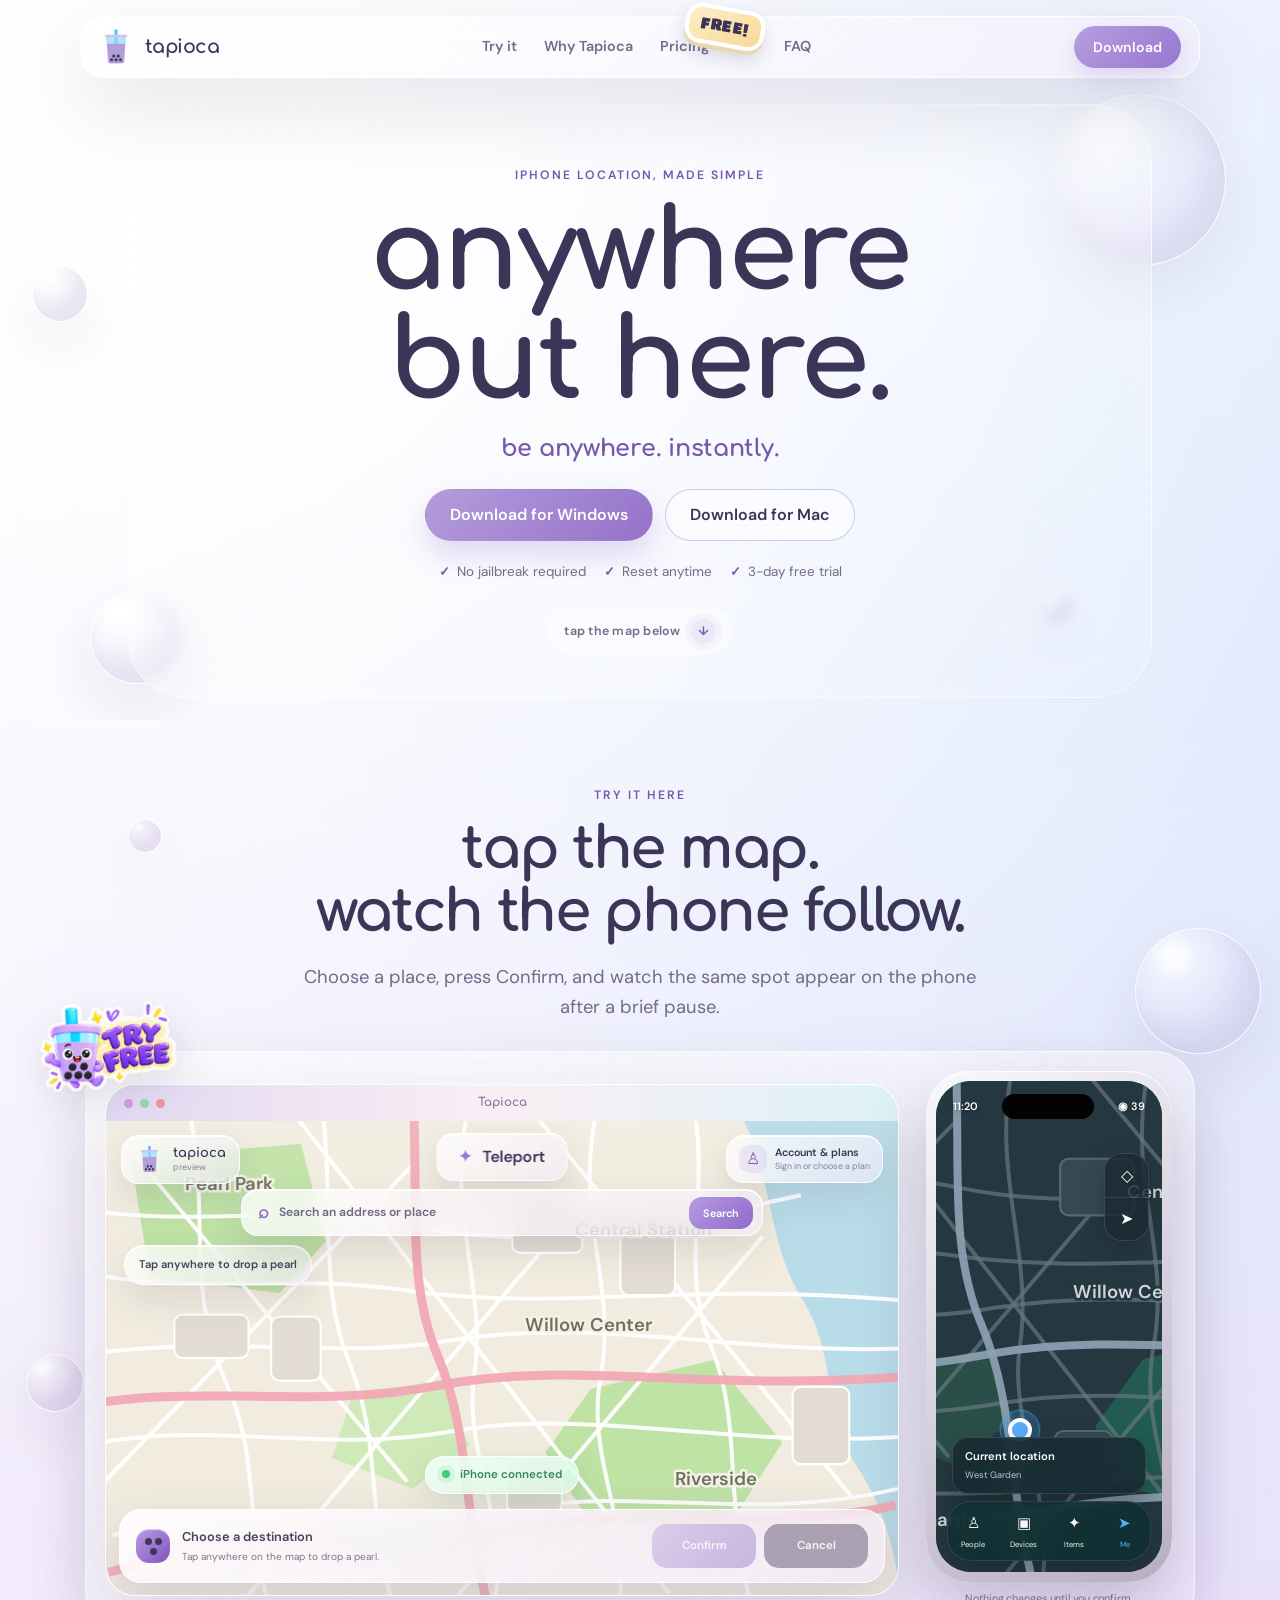
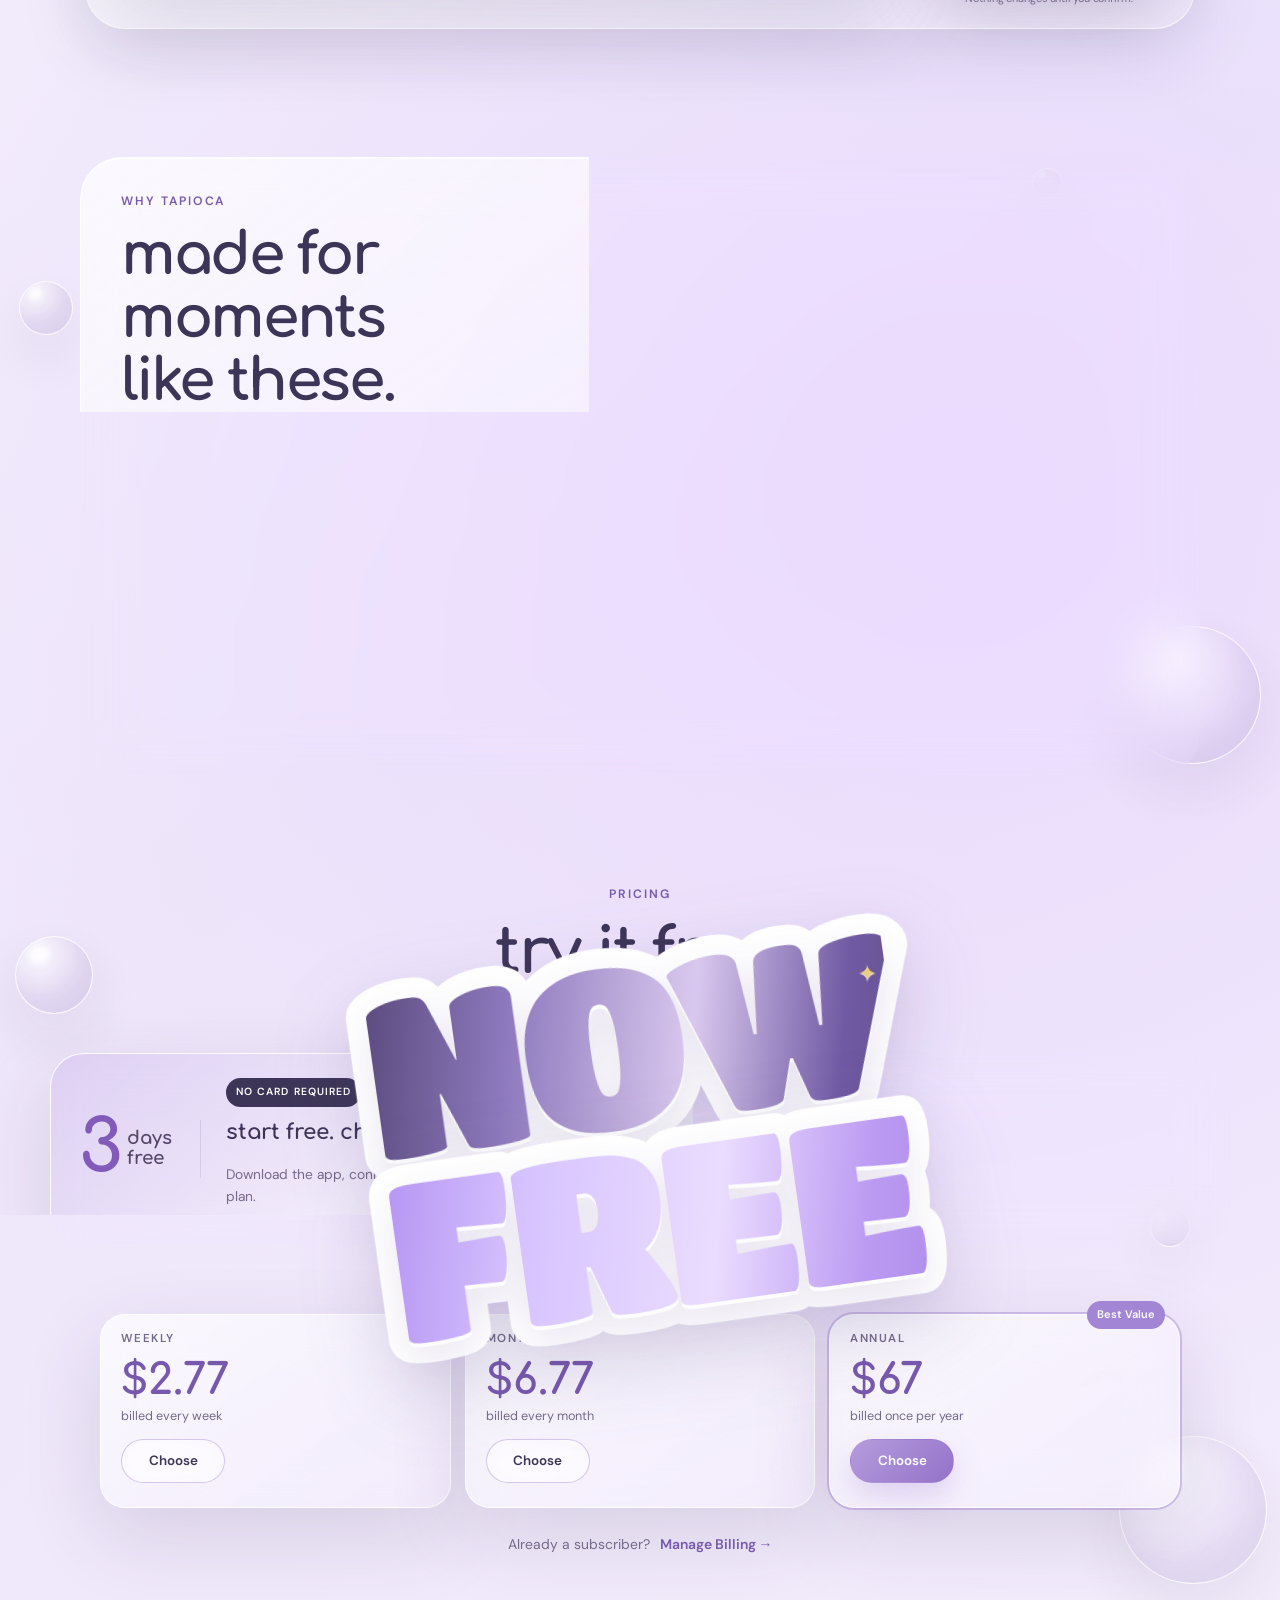
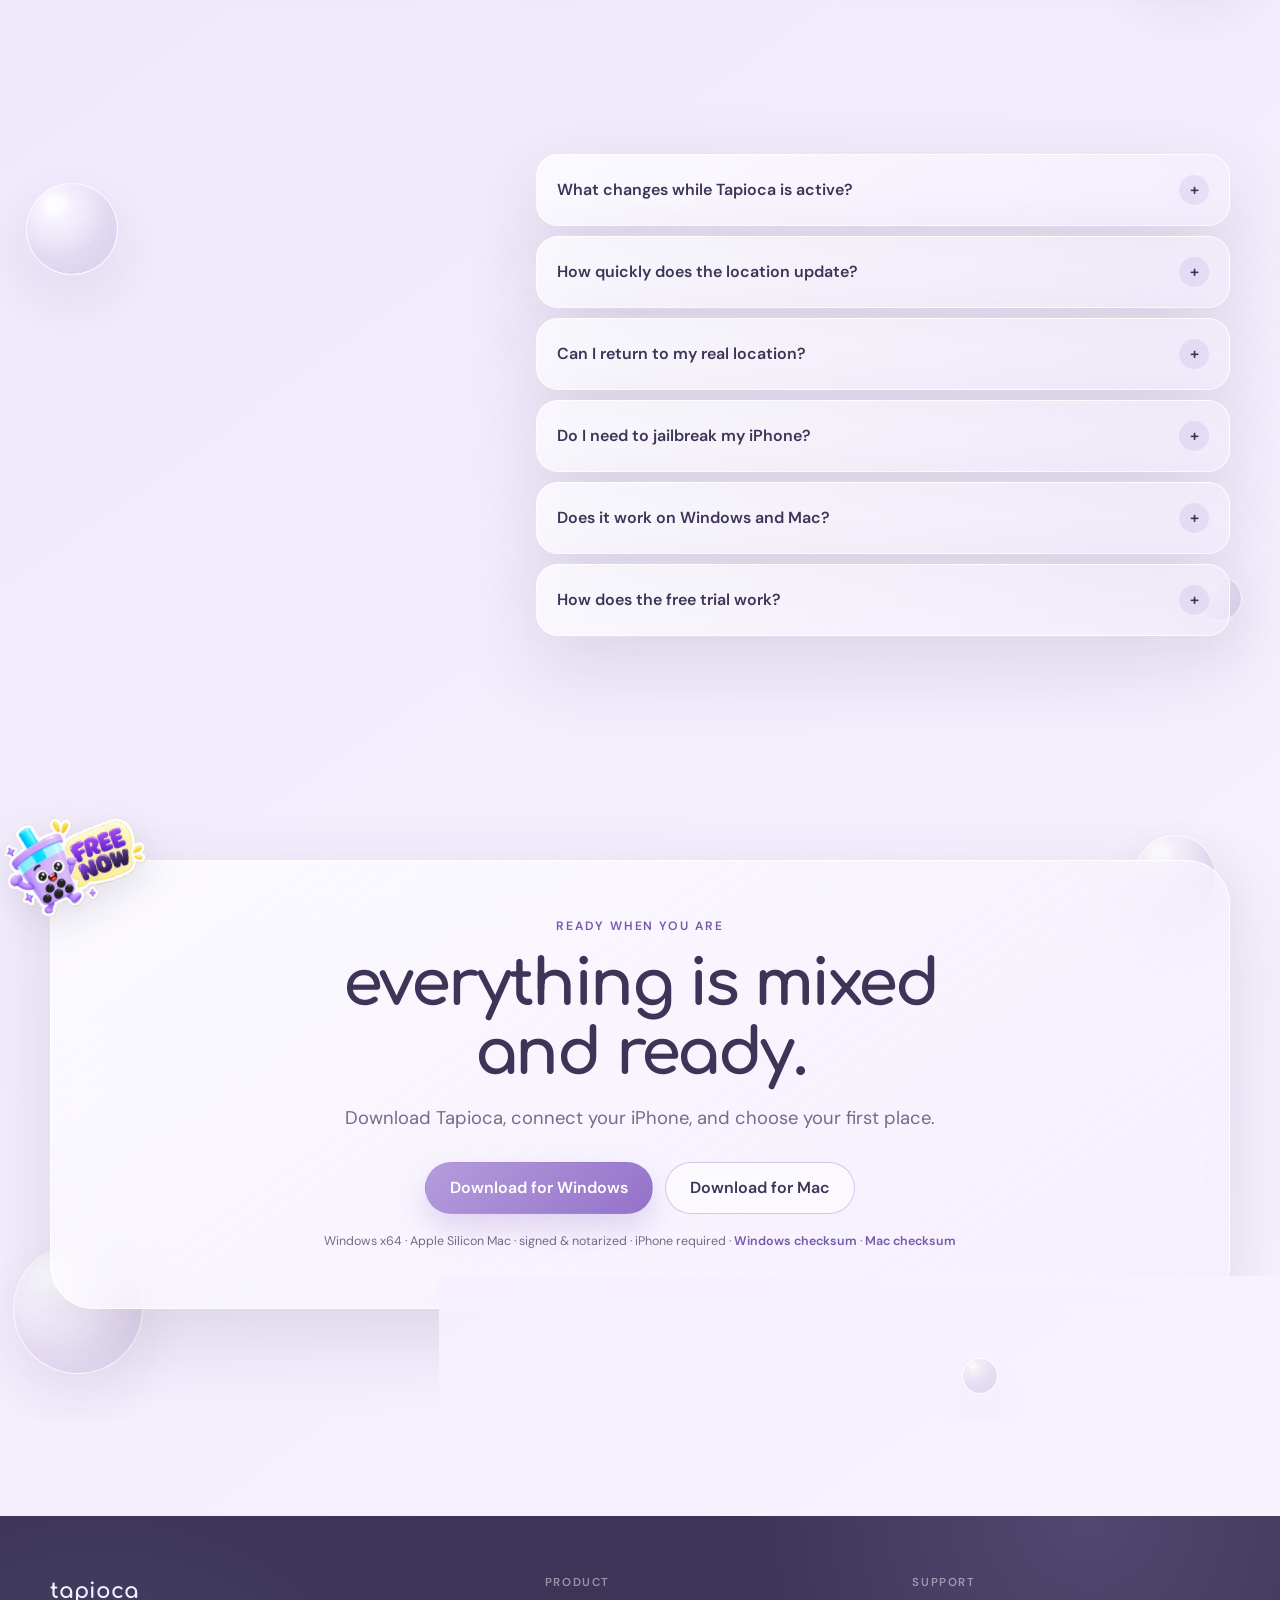
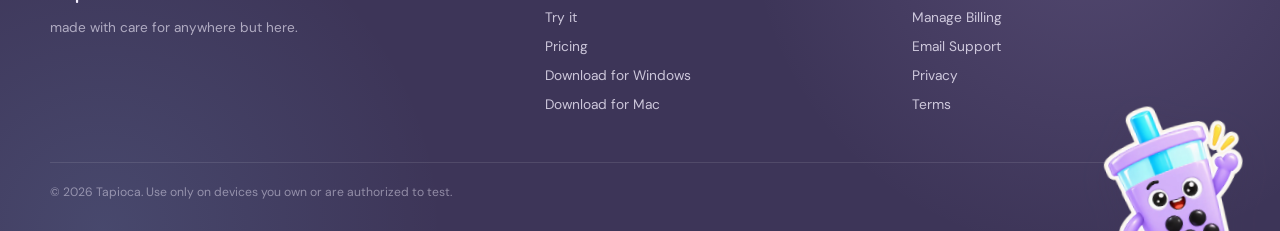
==== commit c51333fc: "Launch free Tapioca website campaign" ====
--- a/index.html
+++ b/index.html
@@ -4,9 +4,9 @@
   <meta charset="utf-8" />
   <meta name="viewport" content="width=device-width,initial-scale=1" />
   <title>tapioca — anywhere but here.</title>
-  <meta name="description" content="Teleport and Route are free with a Tapioca account. Download Tapioca for Windows or Apple Silicon Mac and connect your iPhone." />
+  <meta name="description" content="Be anywhere. Instantly. Try the interactive Tapioca preview and download Tapioca for Windows or Apple Silicon Mac." />
   <meta property="og:title" content="tapioca — anywhere but here." />
-  <meta property="og:description" content="Free iPhone Teleport and Route with a Tapioca account. Available for Windows and Apple Silicon Mac." />
+  <meta property="og:description" content="A calm, polished way to change your iPhone's reported location." />
   <meta property="og:type" content="website" />
   <meta property="og:url" content="https://usetapioca.com/" />
   <link rel="icon" href="assets/tapioca-logo.png" type="image/png" />
@@ -349,8 +349,8 @@
   html{scroll-behavior:auto} *,*::before,*::after{animation-duration:.001ms!important;animation-iteration-count:1!important;transition-duration:.001ms!important}
   .reveal{opacity:1;transform:none;filter:none}
 }
-  
-/* ──────────────────────────────────────────────────────────────────────────
+
+/* ───────────────────────────────────────────────────────────────────────â”€â”€â”€
    REDESIGN PREVIEW V2 — compact hero, purpose-built demo, OTP checkout
    ─────────────────────────────────────────────────────────────────────── */
 .map-defs{position:absolute;width:0;height:0;overflow:hidden}
@@ -440,7 +440,7 @@
 
 
 
-/* ──────────────────────────────────────────────────────────────────────────
+/* ───────────────────────────────────────────────────────────────────────â”€â”€â”€
    REDESIGN PREVIEW V3 — compact cards, edge bubbles, approved pricing copy
    ─────────────────────────────────────────────────────────────────────── */
 .edge-bubble-zone{position:relative;isolation:isolate;overflow:clip}
@@ -572,7 +572,7 @@
 
 
 
-/* ──────────────────────────────────────────────────────────────────────────
+/* ───────────────────────────────────────────────────────────────────────â”€â”€â”€
    REDESIGN PREVIEW V4 — hero clearance, stable demo caption, legal links
    ─────────────────────────────────────────────────────────────────────── */
 
@@ -632,7 +632,7 @@
 }
 
 
-/* ──────────────────────────────────────────────────────────────────────────
+/* ───────────────────────────────────────────────────────────────────────â”€â”€â”€
    REDESIGN PREVIEW V5 — mobile-only polish
    Desktop and laptop layouts above 620px are intentionally unchanged.
    ─────────────────────────────────────────────────────────────────────── */
@@ -1309,18 +1309,50 @@
   .download-guide-copy{font-size:.88rem}
 }
 
-
-/* BETA11 WEBSITE P7: launch preview; reuse the existing glass design. */
-.beta11-account-steps { margin-top: 22px; }
-.beta11-account-steps .price-card-v2 { min-height: 194px; }
-.beta11-account-steps .price-tier { margin-bottom: 13px; }
-.beta11-account-steps p { margin: 0; color: var(--ink-soft); line-height: 1.6; font-size: .94rem; }
-@media (max-width: 780px) {
-  .beta11-account-steps .price-card-v2 { min-height: 0; }
-}
 </style>
   <meta name="tapioca-launch-polish" content="final-smart-download-checkout-v8-billing-return" />
-  <meta name="tapioca-beta11-website" content="free-account-launch-preview-v1" />
+  <link rel="stylesheet" href="assets/pricing-stickers.css" />
+  <link rel="stylesheet" href="assets/decorative-stickers.css" />
+  <script src="assets/decorative-sticker-shine.js" defer></script>
+<style id="tapioca-lightweight-scroll">
+/* Show large panels and cards immediately. */
+.reveal {
+    opacity: 1;
+    transform: none;
+    filter: none;
+}
+
+/* Animate only small section headings. */
+.demo-heading.reveal,
+.pricing-head.reveal,
+#faq .faq-wrap > .reveal {
+    opacity: 0;
+    transform: translateY(7px);
+    filter: none;
+    transition:
+        opacity .28s ease,
+        transform .28s ease;
+}
+
+/* Finish the subtle heading animation. */
+.demo-heading.reveal.revealed,
+.pricing-head.reveal.revealed,
+#faq .faq-wrap > .reveal.revealed {
+    opacity: 1;
+    transform: none;
+}
+
+/* Respect reduced-motion preferences. */
+@media (prefers-reduced-motion: reduce) {
+    .demo-heading.reveal,
+    .pricing-head.reveal,
+    #faq .faq-wrap > .reveal {
+        opacity: 1;
+        transform: none;
+        transition: none;
+    }
+}
+</style>
 </head>
 <body>
 
@@ -1379,11 +1411,11 @@
 <nav class="site-nav glass" id="navbar">
   <a class="brand" href="#hero"><img src="assets/tapioca-logo.png" alt="" /><span class="brand-word">tapioca</span></a>
   <div class="nav-links">
-    <a href="#demo">Try it</a><a href="#why">Why Tapioca</a><a href="#pricing">Free access</a><a href="#faq">FAQ</a>
+    <a href="#demo">Try it</a><a href="#why">Why Tapioca</a><a href="#pricing" class="nav-pricing-link">Pricing<span class="nav-free-sticker" aria-hidden="true">FREE!</span></a><a href="#faq">FAQ</a>
   </div>
   <div class="nav-actions"><a class="nav-download" id="nav-download-btn" href="/download/windows" data-smart-download="true">Download</a><button class="nav-toggle" id="nav-toggle" aria-label="Open menu">☰</button></div>
 </nav>
-<div class="mobile-menu glass" id="mobile-menu"><a href="#demo">Try it</a><a href="#why">Why Tapioca</a><a href="#pricing">Free access</a><a href="#faq">FAQ</a><a href="https://billing.stripe.com/p/login/eVq7sL0KS5GQazrbLV5c400" target="_blank" rel="noopener noreferrer">Manage Billing</a></div>
+<div class="mobile-menu glass" id="mobile-menu"><a href="#demo">Try it</a><a href="#why">Why Tapioca</a><a href="#pricing">Pricing</a><a href="#faq">FAQ</a><a href="https://billing.stripe.com/p/login/eVq7sL0KS5GQazrbLV5c400" target="_blank" rel="noopener noreferrer">Manage Billing</a></div>
 
 <header class="hero hero-v2 hero-v3 hero-v4 edge-bubble-zone" id="hero">
   <div class="edge-orbs hero-edge-orbs" aria-hidden="true">
@@ -1399,7 +1431,7 @@
         <a class="button secondary" id="hero-mac" href="/download/mac" data-os-download="mac">Download for Mac</a>
       </div>
       <div class="hero-mobile-note glass" id="hero-mobile-note">Try the demo here. Open this page on Windows or an Apple Silicon Mac to download.</div>
-      <div class="trust-row"><span>No jailbreak required</span><span>Reset anytime</span><span>Free Teleport &amp; Route</span></div>
+      <div class="trust-row"><span>No jailbreak required</span><span>Reset anytime</span><span>3-day free trial</span></div>
       <a class="hero-down glass-soft" href="#demo"><span>tap the map below</span><b aria-hidden="true">↓</b></a>
     </div>
   </div>
@@ -1418,6 +1450,15 @@
     </div>
 
     <div class="demo-shell demo-shell-v2 demo-shell-v3 demo-shell-v4 glass reveal reveal-delay-1" id="demo-shell">
+<img
+    class="campaign-sticker sticker-demo-try-free"
+    data-free-sticker="demo-try-free"
+    src="assets/free-campaign-stickers/try-free-mascot.webp"
+    alt=""
+    aria-hidden="true"
+    loading="lazy"
+    decoding="async"
+  />
       <div class="demo-signal" aria-hidden="true"></div>
       <div class="demo-grid demo-grid-v2 demo-grid-v3">
         <div class="demo-app" aria-label="Simplified Tapioca app demonstration">
@@ -1432,7 +1473,7 @@
               <span><strong>tapioca</strong><small>preview</small></span>
             </div>
             <div class="demo-mode-single glass-soft"><span>✦</span> Teleport</div>
-            <div class="demo-account-mini glass-soft"><span class="avatar-mini">♙</span><span><strong>Your account</strong><small>Verified account</small></span></div>
+            <div class="demo-account-mini glass-soft"><span class="avatar-mini">♙</span><span><strong>Account & plans</strong><small>Sign in or choose a plan</small></span></div>
             <div class="demo-search-mini glass-soft"><span>⌕</span><span id="demo-search-copy">Search an address or place</span><button type="button" tabindex="-1">Search</button></div>
 
             <div class="demo-map-v2" id="demo-map" role="button" tabindex="0" aria-label="Choose a demonstration destination on the map">
@@ -1564,6 +1605,15 @@
   </div>
   <div class="container">
     <div class="reassurance-wrap reassurance-wrap-v2 reassurance-wrap-v3 reassurance-wrap-v4 glass reveal">
+<img
+    class="campaign-sticker sticker-why-no-card"
+    data-free-sticker="why-no-card"
+    src="assets/free-campaign-stickers/no-card.webp"
+    alt=""
+    aria-hidden="true"
+    loading="lazy"
+    decoding="async"
+/>
       <div class="reassurance-top-v2">
         <div><p class="section-kicker">WHY TAPIOCA</p><h2 class="section-title">made for moments<br/><span class="why-title-tail">like these.</span></h2></div>
         <p class="section-copy">Sometimes a location can get in the way of a moment. Tapioca keeps the experience simple, reversible, and yours to control.</p>
@@ -1588,55 +1638,83 @@
     <i class="edge-orb p1"></i><i class="edge-orb p2"></i><i class="edge-orb p3"></i>
   </div>
   <div class="container">
+    <div class="pricing-diecut-sticker" id="pricing-diecut-sticker"
+     role="img" aria-label="Now free">
+  <span class="diecut-word word-now" data-text="NOW">
+    <span class="diecut-ink">NOW</span>
+  </span>
+  <span class="diecut-word word-free" data-text="FREE">
+    <span class="diecut-ink">FREE</span>
+  </span>
+</div>
     <div class="pricing-head pricing-head-v2 pricing-head-v3 reveal">
-      <p class="section-kicker">FREE ACCOUNT</p>
-      <h2 class="section-title">go anywhere. for free.</h2>
-      <p class="section-copy">Teleport and Route are free with a Tapioca account. No card, no expiring trial, no subscription required.</p>
+      <p class="section-kicker">PRICING</p>
+      <h2 class="section-title">try it free.</h2>
+      <p class="section-copy">Three days with every feature. No card required.</p>
     </div>
 
     <div class="trial-spotlight trial-spotlight-v3 glass reveal">
-      <div class="trial-number"><strong>$0</strong><span>for Teleport<br/>and Route</span></div>
-      <div class="trial-message"><span class="no-card-badge">NO CARD REQUIRED</span><h3>your next place is waiting.</h3><p>Download Tapioca, connect your iPhone, and sign in using a one-time email code. If you start without internet, create a local account and verify it once you reconnect.</p></div>
-      <a class="button primary" id="trial-download" href="/download/windows" data-smart-download="true">Download Tapioca free</a>
+      <div class="trial-number"><strong>3</strong><span>days<br/>free</span></div>
+      <div class="trial-message"><span class="no-card-badge">NO CARD REQUIRED</span><h3>start free. choose later.</h3><p>Download the app, connect your iPhone, and use every feature before choosing a plan.</p></div>
+      <a class="button primary" id="trial-download" href="/download/windows" data-smart-download="true">Download and try free</a>
     </div>
 
-    <div class="pricing-grid pricing-grid-v2 beta11-account-steps">
-      <article class="price-card price-card-v2 glass reveal">
-        <div class="price-tier">1. Download</div>
-        <p>Install Tapioca on your Windows PC or Apple Silicon Mac, then connect and unlock your iPhone.</p>
-      </article>
-      <article class="price-card price-card-v2 glass reveal reveal-delay-1">
-        <div class="price-tier">2. Make your account</div>
-        <p>Verify your email when online. Starting offline? Save a local account first, then verify on reconnecting.</p>
-      </article>
-      <article class="price-card price-card-v2 glass reveal reveal-delay-2">
-        <div class="price-tier">3. Teleport or Route</div>
-        <p>Use either feature without a paid plan. A verified account can stay active offline on its current computer.</p>
-      </article>
+
+
+    <div class="pricing-grid pricing-grid-v2">
+      <article class="price-card price-card-v2 glass reveal"><div class="price-tier">Weekly</div><div class="price-amount">$2.77</div><div class="price-equiv">$2.77 / week</div><div class="price-note">billed every week</div><button class="button secondary" type="button" aria-label="Choose Weekly plan">Choose</button></article>
+      <article class="price-card price-card-v2 glass reveal reveal-delay-1"><div class="price-tier">Monthly</div><div class="price-amount">$6.77</div><div class="price-equiv">about $1.56 / week · save 44%</div><div class="price-note">billed every month</div><button class="button secondary" type="button" aria-label="Choose Monthly plan">Choose</button></article>
+      <article class="price-card price-card-v2 featured glass reveal reveal-delay-2"><span class="best-value">Best Value</span><div class="price-tier">Annual</div><div class="price-amount">$67</div><div class="price-equiv">about $1.29 / week · save 53%</div><div class="price-note">billed once per year</div><button class="button primary" type="button" aria-label="Choose Annual plan">Choose</button></article>
     </div>
-    <div class="billing-row reveal"><span>Subscribed to an earlier Tapioca release?</span><a href="https://billing.stripe.com/p/login/eVq7sL0KS5GQazrbLV5c400" target="_blank" rel="noopener noreferrer">Manage Billing →</a></div>
+    <div class="billing-row reveal"><span>Already a subscriber?</span><a href="https://billing.stripe.com/p/login/eVq7sL0KS5GQazrbLV5c400" target="_blank" rel="noopener noreferrer">Manage Billing →</a></div>
   </div>
 </section>
 
 <section class="section faq-v3 edge-bubble-zone" id="faq">
   <div class="edge-orbs faq-edge-orbs" aria-hidden="true"><i class="edge-orb f1"></i><i class="edge-orb f2"></i></div>
-  <div class="container faq-wrap"><div class="reveal"><p class="section-kicker">FAQ</p><h2 class="section-title">got questions?</h2><p class="section-copy">The important parts, without making you hunt for them.</p></div><div class="faq-list">
+  <div class="container faq-wrap"><div class="reveal"><p class="section-kicker">FAQ</p><h2 class="section-title">got questions?
+<img
+    class="campaign-sticker sticker-faq-mascot"
+    data-free-sticker="faq-mascot"
+    src="assets/free-campaign-stickers/mascot-thumbs-up.webp"
+    alt=""
+    aria-hidden="true"
+    loading="lazy"
+    decoding="async"
+  />
+</h2><p class="section-copy">The important parts, without making you hunt for them.</p></div><div class="faq-list">
     <article class="faq-item glass reveal"><button class="faq-q">What changes while Tapioca is active?<span>+</span></button><div class="faq-a">Compatible apps that use your iPhone's system location will generally reflect the place selected in Tapioca.</div></article>
     <article class="faq-item glass reveal"><button class="faq-q">How quickly does the location update?<span>+</span></button><div class="faq-a">Usually within a moment. A brief delay while the location is applied is normal.</div></article>
     <article class="faq-item glass reveal"><button class="faq-q">Can I return to my real location?<span>+</span></button><div class="faq-a">Yes. Use Cancel or GPS Reset in Tapioca whenever you are ready.</div></article>
     <article class="faq-item glass reveal"><button class="faq-q">Do I need to jailbreak my iPhone?<span>+</span></button><div class="faq-a">No. Tapioca works without jailbreaking your iPhone.</div></article>
     <article class="faq-item glass reveal"><button class="faq-q">Does it work on Windows and Mac?<span>+</span></button><div class="faq-a">The signed Windows beta and notarized Apple Silicon Mac beta are available now.</div></article>
-    <article class="faq-item glass reveal"><button class="faq-q">Is Tapioca really free?<span>+</span></button><div class="faq-a">Yes. Teleport and Route are free with a Tapioca account, with no trial countdown or subscription required.</div></article>
-    <article class="faq-item glass reveal"><button class="faq-q">Can I use Tapioca without internet?<span>+</span></button><div class="faq-a">Yes. If you are new and offline, save a local account first, then verify your email when you reconnect before starting new operations. Once verified, your account can work offline on that computer. Offline road routing requires a saved route or an installed regional routing pack.</div></article>
-    <article class="faq-item glass reveal"><button class="faq-q">Can I use the same account on two computers?<span>+</span></button><div class="faq-a">One verified computer is active at a time. Signing in on another computer replaces the previous session. A Route already in progress on the old computer can continue, but it cannot start a new operation once it detects the change.</div></article>
-    <article class="faq-item glass reveal"><button class="faq-q">What if I subscribed before Tapioca became free?<span>+</span></button><div class="faq-a">You can still use Manage Billing to review your existing subscription. If you have questions about a past charge, contact support@usetapioca.com.</div></article>
+    <article class="faq-item glass reveal"><button class="faq-q">How does the free trial work?<span>+</span></button><div class="faq-a">The free trial gives you three days to use Tapioca before choosing a paid plan. No card is required to start.</div></article>
   </div></div>
 </section>
 
-<section class="section download-v3 edge-bubble-zone" id="download"><div class="edge-orbs download-edge-orbs" aria-hidden="true"><i class="edge-orb x1"></i><i class="edge-orb x2"></i><i class="edge-orb x3"></i></div><div class="container"><div class="download-panel glass reveal"><div class="download-panel-inner"><p class="section-kicker">READY WHEN YOU ARE</p><h2 class="section-title">everything is mixed<br/>and ready.</h2><p class="section-copy">Download Tapioca, connect your iPhone, and choose your first place.</p><div class="download-actions"><a class="button primary" id="download-windows" href="/download/windows" data-os-download="windows">Download for Windows</a><a class="button secondary" id="download-mac" href="/download/mac" data-os-download="mac">Download for Mac</a></div><div class="download-meta">Windows x64 &middot; Apple Silicon Mac &middot; signed &amp; notarized &middot; iPhone required &middot; <a href="/download/windows/sha256">Windows checksum</a> &middot; <a href="/download/mac/sha256">Mac checksum</a></div></div></div></div></section>
+<section class="section download-v3 edge-bubble-zone" id="download"><div class="edge-orbs download-edge-orbs" aria-hidden="true"><i class="edge-orb x1"></i><i class="edge-orb x2"></i><i class="edge-orb x3"></i></div><div class="container"><img
+    class="campaign-sticker sticker-download-free-now"
+    data-free-sticker="download-free-now"
+    src="assets/free-campaign-stickers/free-now-mascot.webp"
+    alt=""
+    aria-hidden="true"
+    loading="lazy"
+    decoding="async"
+  />
+<div class="download-panel glass reveal"><div class="download-panel-inner"><p class="section-kicker">READY WHEN YOU ARE</p><h2 class="section-title">everything is mixed<br/>and ready.</h2><p class="section-copy">Download Tapioca, connect your iPhone, and choose your first place.</p><div class="download-actions"><a class="button primary" id="download-windows" href="/download/windows" data-os-download="windows">Download for Windows</a><a class="button secondary" id="download-mac" href="/download/mac" data-os-download="mac">Download for Mac</a></div><div class="download-meta">Windows x64 &middot; Apple Silicon Mac &middot; signed &amp; notarized &middot; iPhone required &middot; <a href="/download/windows/sha256">Windows checksum</a> &middot; <a href="/download/mac/sha256">Mac checksum</a></div></div></div></div></section>
 </main>
 
-<footer><div class="container"><div class="footer-grid"><div><div class="footer-brand">tapioca</div><div class="footer-tag">made with care for anywhere but here.</div></div><div class="footer-links"><h4>Product</h4><a href="#demo">Try it</a><a href="#pricing">Free access</a><a href="/download/windows" data-os-download="windows">Download for Windows</a><a href="/download/mac" data-os-download="mac">Download for Mac</a></div><div class="footer-links"><h4>Support</h4><a href="https://billing.stripe.com/p/login/eVq7sL0KS5GQazrbLV5c400" target="_blank" rel="noopener noreferrer">Manage Billing</a><a href="mailto:support@usetapioca.com">Email Support</a><a href="privacy.html">Privacy</a><a href="terms.html">Terms</a></div></div><div class="footer-bottom">© 2026 Tapioca. Use only on devices you own or are authorized to test.</div></div></footer>
+<footer>
+  <img
+    class="campaign-sticker sticker-footer-mascot"
+    data-free-sticker="footer-mascot"
+    src="assets/free-campaign-stickers/mascot-waving.webp"
+    alt=""
+    aria-hidden="true"
+    loading="lazy"
+    decoding="async"
+  />
+  <div class="container"><div class="footer-grid"><div><div class="footer-brand">tapioca</div><div class="footer-tag">made with care for anywhere but here.</div></div><div class="footer-links"><h4>Product</h4><a href="#demo">Try it</a><a href="#pricing">Pricing</a><a href="/download/windows" data-os-download="windows">Download for Windows</a><a href="/download/mac" data-os-download="mac">Download for Mac</a></div><div class="footer-links"><h4>Support</h4><a href="https://billing.stripe.com/p/login/eVq7sL0KS5GQazrbLV5c400" target="_blank" rel="noopener noreferrer">Manage Billing</a><a href="mailto:support@usetapioca.com">Email Support</a><a href="privacy.html">Privacy</a><a href="terms.html">Terms</a></div></div><div class="footer-bottom">© 2026 Tapioca. Use only on devices you own or are authorized to test.</div></div></footer>
 
 
 <div class="download-guide-overlay" id="download-guide-overlay">
@@ -1663,10 +1741,50 @@
   </div>
 </div>
 
+<div class="auth-overlay" id="auth-overlay">
+  <div class="auth-modal glass" role="dialog" aria-modal="true" aria-labelledby="auth-headline">
+    <button class="auth-close" onclick="closeAuthModal()" aria-label="Close">×</button>
+    <div class="auth-plan" id="auth-plan-badge"></div>
+    <h2 id="auth-headline">Sign in to subscribe</h2>
+    <p id="auth-sub">Enter your email and we will send a 6-digit Tapioca code.</p>
+    <div class="auth-error" id="auth-error" role="alert"></div>
+
+    <div class="otp-step" id="auth-email-step">
+      <label class="auth-label" for="auth-email">Email address</label>
+      <input class="auth-field" type="email" id="auth-email" placeholder="you@example.com" autocomplete="email" inputmode="email" />
+      <button class="auth-submit" id="auth-send-btn" onclick="sendAuthOtp()">Send sign-in code</button>
+      <p class="auth-footnote">New here? Your Tapioca account is created automatically.</p>
+    </div>
+
+    <div class="otp-step" id="auth-otp-step" hidden>
+      <div class="otp-sent-card"><span>Code sent to</span><strong id="auth-email-display"></strong></div>
+      <label class="auth-label" for="auth-otp">6-digit code</label>
+      <input class="auth-field auth-code" type="text" id="auth-otp" placeholder="000000" autocomplete="one-time-code" inputmode="numeric" maxlength="6" />
+      <button class="auth-submit" id="auth-verify-btn" onclick="verifyAuthOtp()">Verify & continue</button>
+      <div class="otp-links"><button type="button" id="auth-resend" onclick="resendAuthOtp()">Resend code</button><button type="button" onclick="changeAuthEmail()">Change email</button></div>
+    </div>
+
+    <div class="auth-success" id="auth-success" aria-live="polite">
+      <span class="auth-loading large" id="auth-success-spinner"></span>
+      <div id="auth-success-msg">Redirecting…</div>
+      <div class="auth-success-actions">
+        <button type="button" class="auth-manage" id="auth-billing-manage" hidden onclick="openWebBillingPortal()">Manage billing</button>
+        <button type="button" class="auth-retry" id="auth-checkout-retry" hidden onclick="startCheckoutAfterAuth()">Retry checkout</button>
+      </div>
+    </div>
+  </div>
+</div>
+
 <script>
-// Beta 11: billing management remains available through the Stripe Customer Portal.
+const AUTH_SERVER='https://api.usetapioca.com';
+const SUPABASE_URL='https://atiwcqfpxxbwigmeabjm.supabase.co';
+const SUPABASE_PUBLISHABLE_KEY='sb_publishable_URJej8-owIQe1h7Zrp380w_1HMPmWi8';
+const STRIPE_PORTAL='https://billing.stripe.com/p/login/eVq7sL0KS5GQazrbLV5c400';
+const PLAN_LABELS={weekly:'Weekly — $2.77/week',monthly:'Monthly — $6.77/month',annual:'Annual — $67/year'};
+let selectedPlan=null,authEmail='',authBusy=false,resendTimer=null,resendRemaining=0;
+
 // payment banner
-(function(){const payment=new URLSearchParams(location.search).get('payment');if(!payment)return;const b=document.getElementById('payment-banner'),i=document.getElementById('payment-banner-icon'),m=document.getElementById('payment-banner-msg');if(payment==='success'){b.classList.add('success');i.textContent='✓';m.textContent='Payment received. Return to Tapioca and check your payment status; activation may take a few seconds.'}else if(payment==='cancelled'){b.classList.add('cancelled');i.textContent='↩';m.textContent='No new payment was completed. Tapioca now uses free accounts.'}else return;history.replaceState({},'',location.pathname);requestAnimationFrame(()=>requestAnimationFrame(()=>b.classList.add('visible')));setTimeout(dismissPaymentBanner,8000)})();
+(function(){const payment=new URLSearchParams(location.search).get('payment');if(!payment)return;const b=document.getElementById('payment-banner'),i=document.getElementById('payment-banner-icon'),m=document.getElementById('payment-banner-msg');if(payment==='success'){b.classList.add('success');i.textContent='✓';m.textContent='Payment received. Return to Tapioca and check your payment status; activation may take a few seconds.'}else if(payment==='cancelled'){b.classList.add('cancelled');i.textContent='↩';m.textContent='No new payment was completed. You can choose a plan whenever you are ready.'}else return;history.replaceState({},'',location.pathname);requestAnimationFrame(()=>requestAnimationFrame(()=>b.classList.add('visible')));setTimeout(dismissPaymentBanner,8000)})();
 function dismissPaymentBanner(){document.getElementById('payment-banner').classList.remove('visible')}
 
 // nav
@@ -1678,7 +1796,7 @@
 // reveal once — no scroll-up replay
 const reduced=matchMedia('(prefers-reduced-motion: reduce)').matches;
 if(reduced)document.querySelectorAll('.reveal').forEach(el=>el.classList.add('revealed'));
-else{const observer=new IntersectionObserver(entries=>entries.forEach(entry=>{if(entry.isIntersecting){entry.target.classList.add('revealed');observer.unobserve(entry.target)}}),{threshold:.13,rootMargin:'0px 0px -42px'});document.querySelectorAll('.reveal').forEach(el=>observer.observe(el))}
+else{const observer=new IntersectionObserver(entries=>entries.forEach(entry=>{if(entry.isIntersecting){entry.target.classList.add('revealed');observer.unobserve(entry.target)}}),{threshold:.13,rootMargin:'0px 0px -42px'});document.querySelectorAll('.demo-heading.reveal, .pricing-head.reveal, #faq .faq-wrap > .reveal').forEach(el=>observer.observe(el))}
 
 // smart platform downloads
 const DOWNLOAD_PATHS={windows:'/download/windows',mac:'/download/mac'};
@@ -1710,12 +1828,12 @@
   if(os==='mac')return {
     title:'Your Mac download is starting.',
     copy:'You are downloading the signed and notarized Tapioca Setup installer for Apple Silicon Mac.',
-    steps:['Open TapiocaSetup.zip from your Downloads folder.','Open the extracted Tapioca Setup app.','Follow the setup prompts. When setup finishes, open Tapioca from Applications.','Connect and unlock your iPhone with a USB cable, then follow Tapioca\'s connection prompt.','Sign in with an email code when online, or create a local account if you are offline.']
+    steps:['Open TapiocaSetup.zip from your Downloads folder.','Open the extracted Tapioca Setup app.','Follow the setup prompts. When setup finishes, open Tapioca from Applications.','Connect and unlock your iPhone with a USB cable, then follow Tapioca\'s connection prompt.']
   };
   return {
     title:'Your Windows download is starting.',
     copy:'You are downloading the digitally signed Windows version of Tapioca.',
-    steps:['Open TapiocaSetup.exe from your Downloads folder.','Choose Install and approve the Windows permission prompt if it appears.','Launch Tapioca after setup finishes.','Connect and unlock your iPhone with a USB cable, then follow Tapioca\'s connection prompt.','Sign in with an email code when online, or create a local account if you are offline.']
+    steps:['Open TapiocaSetup.exe from your Downloads folder.','Choose Install and approve the Windows permission prompt if it appears.','Launch Tapioca after setup finishes.','Connect and unlock your iPhone with a USB cable, then follow Tapioca\'s connection prompt.']
   };
 }
 function renderDownloadGuide(os){
@@ -1750,7 +1868,7 @@
   }
   const heroTry=document.querySelector('#hero-actions a[href="#demo"]');if(heroTry)heroTry.style.order='2';
   const trial=document.getElementById('trial-download');
-  if(trial)trial.textContent=os?'Download Tapioca free':'Choose computer & download';
+  if(trial)trial.textContent=os?'Download and try free':'Choose computer & download';
 }
 document.querySelectorAll('[data-smart-download]').forEach(el=>el.addEventListener('click',handleSmartDownload));
 document.querySelectorAll('[data-os-download]').forEach(el=>el.addEventListener('click',event=>handleExplicitDownload(event,el.dataset.osDownload)));
@@ -1833,7 +1951,146 @@
 // FAQ
 for(const button of document.querySelectorAll('.faq-q'))button.addEventListener('click',()=>{const item=button.closest('.faq-item'),opening=!item.classList.contains('open');document.querySelectorAll('.faq-item').forEach(i=>i.classList.remove('open'));if(opening)item.classList.add('open')});
 
-document.addEventListener('keydown',event=>{if(event.key==='Escape'&&document.getElementById('download-guide-overlay')?.classList.contains('open'))closeDownloadGuide()});
+// auth modal / checkout — resilient passwordless Supabase OTP
+function authEl(id){return document.getElementById(id)}
+let authAccessToken='',authRequestController=null,authCancelled=false,authProgressTimer=null;
+function clearAuthError(){authEl('auth-error').classList.remove('visible');authEl('auth-error').textContent=''}
+function showAuthError(message){const el=authEl('auth-error');el.textContent=message;el.classList.add('visible')}
+function authErrorMessage(data,fallback){if(!data||typeof data!=='object')return fallback;const detail=data.detail;if(detail&&typeof detail==='object')return detail.message||detail.msg||fallback;return data.msg||data.message||data.error_description||data.error||detail||fallback}
+function authErrorCode(data){if(!data||typeof data!=='object')return '';const detail=data.detail;return String((detail&&typeof detail==='object'&&detail.code)||data.code||'')}
+function setCheckoutAction(mode='retry'){const button=authEl('auth-checkout-retry');if(mode==='done'){button.textContent='Got it';button.onclick=closeAuthModal}else{button.textContent='Retry checkout';button.onclick=startCheckoutAfterAuth}}
+function setAuthButton(button,loading,normalText){button.disabled=loading;button.innerHTML=loading?'<span class="auth-loading"></span>Please wait…':normalText}
+function stopResendTimer(){if(resendTimer)clearInterval(resendTimer);resendTimer=null;resendRemaining=0}
+function stopAuthProgressTimer(){if(authProgressTimer)clearTimeout(authProgressTimer);authProgressTimer=null}
+function updateResendButton(){const button=authEl('auth-resend');button.disabled=resendRemaining>0;button.textContent=resendRemaining>0?`Resend in ${resendRemaining}s`:'Resend code'}
+function startResendTimer(){stopResendTimer();resendRemaining=60;updateResendButton();resendTimer=setInterval(()=>{resendRemaining-=1;updateResendButton();if(resendRemaining<=0)stopResendTimer()},1000)}
+function showAuthStep(step){authEl('auth-email-step').hidden=step!=='email';authEl('auth-otp-step').hidden=step!=='otp';authEl('auth-success').classList.toggle('visible',step==='success');if(step!=='success'){authEl('auth-checkout-retry').hidden=true;authEl('auth-billing-manage').hidden=true;authEl('auth-success-spinner').hidden=false}}
+function warmAuthServer(){fetch(AUTH_SERVER+'/',{method:'GET',mode:'no-cors',cache:'no-store'}).catch(()=>{})}
+function cancelAuthRequest(){if(authRequestController){authRequestController.abort();authRequestController=null}}
+async function authFetch(url,options={},timeoutMs=35000){
+  cancelAuthRequest();
+  const controller=new AbortController();authRequestController=controller;let timedOut=false;
+  const timer=setTimeout(()=>{timedOut=true;controller.abort()},timeoutMs);
+  try{return await fetch(url,{...options,signal:controller.signal})}
+  catch(error){if(timedOut){const timeoutError=new Error('Tapioca checkout is taking longer than expected. Please retry.');timeoutError.code='AUTH_TIMEOUT';throw timeoutError}throw error}
+  finally{clearTimeout(timer);if(authRequestController===controller)authRequestController=null}
+}
+function authAbortError(){const error=new Error('Checkout cancelled.');error.code='AUTH_CANCELLED';return error}
+async function backendJson(path,options={},attempts=2){
+  let lastError=null;
+  for(let attempt=0;attempt<attempts;attempt+=1){
+    if(authCancelled)throw authAbortError();
+    try{
+      const response=await authFetch(AUTH_SERVER+path,options,32000);
+      let data={};try{data=await response.json()}catch(_){data={}}
+      if([502,503,504].includes(response.status)&&attempt<attempts-1){await new Promise(resolve=>setTimeout(resolve,1400));continue}
+      return {response,data};
+    }catch(error){
+      lastError=error;if(authCancelled)throw authAbortError();
+      const retryable=error&&((error.code==='AUTH_TIMEOUT')||error.name==='TypeError');
+      if(retryable&&attempt<attempts-1){await new Promise(resolve=>setTimeout(resolve,1400));continue}
+      throw error;
+    }
+  }
+  throw lastError||new Error('Could not reach Tapioca checkout.');
+}
+function openAuthModal(plan){
+  selectedPlan=plan;authEmail='';authBusy=false;authCancelled=false;authAccessToken='';cancelAuthRequest();stopAuthProgressTimer();stopResendTimer();warmAuthServer();setCheckoutAction('retry');
+  authEl('auth-plan-badge').hidden=false;authEl('auth-plan-badge').textContent=PLAN_LABELS[plan];authEl('auth-headline').textContent='Sign in to subscribe';authEl('auth-sub').textContent='Enter your email and we will send a 6-digit Tapioca code.';authEl('auth-email').value='';authEl('auth-otp').value='';clearAuthError();showAuthStep('email');authEl('auth-overlay').classList.add('open');document.body.classList.add('modal-open');setTimeout(()=>authEl('auth-email').focus(),100)
+}
+function closeAuthModal(){
+  authCancelled=true;authBusy=false;cancelAuthRequest();stopAuthProgressTimer();stopResendTimer();authEl('auth-overlay').classList.remove('open');document.body.classList.remove('modal-open');authEl('auth-checkout-retry').hidden=true
+}
+authEl('auth-overlay').addEventListener('click',event=>{if(event.target===event.currentTarget)closeAuthModal()});
+async function sendOtpRequest(email){
+  const response=await authFetch(`${SUPABASE_URL}/auth/v1/otp`,{method:'POST',headers:{'Content-Type':'application/json',apikey:SUPABASE_PUBLISHABLE_KEY},body:JSON.stringify({email,create_user:true})},25000);
+  let data={};try{data=await response.json()}catch(_){data={}}if(!response.ok)throw new Error(authErrorMessage(data,'Could not send the code. Please try again.'));return data
+}
+async function sendAuthOtp(){if(authBusy)return;const email=authEl('auth-email').value.trim().toLowerCase();clearAuthError();if(!email||!email.includes('@')){showAuthError('Enter a valid email address.');return}authCancelled=false;authBusy=true;warmAuthServer();setAuthButton(authEl('auth-send-btn'),true,'Send sign-in code');try{await sendOtpRequest(email);authEmail=email;authEl('auth-email-display').textContent=email;authEl('auth-otp').value='';showAuthStep('otp');startResendTimer();setTimeout(()=>authEl('auth-otp').focus(),80)}catch(error){if(!authCancelled)showAuthError(error.message||'Could not send the code. Please try again.')}finally{authBusy=false;setAuthButton(authEl('auth-send-btn'),false,'Send sign-in code')}}
+async function resendAuthOtp(){if(authBusy||resendRemaining>0||!authEmail)return;clearAuthError();authCancelled=false;authBusy=true;try{await sendOtpRequest(authEmail);startResendTimer();authEl('auth-otp').focus()}catch(error){if(!authCancelled)showAuthError(error.message||'Could not resend the code.')}finally{authBusy=false}}
+function changeAuthEmail(){if(authBusy)return;stopResendTimer();clearAuthError();showAuthStep('email');setTimeout(()=>authEl('auth-email').focus(),80)}
+async function continueToCheckout(accessToken){
+  const checkoutResult=await backendJson('/v1/billing/web-checkout',{
+    method:'POST',
+    headers:{
+      'Content-Type':'application/json',
+      Authorization:'Bearer '+accessToken
+    },
+    body:JSON.stringify({plan:selectedPlan})
+  });
+  const checkoutResponse=checkoutResult.response,checkout=checkoutResult.data;
+  const checkoutUrl=checkout.checkout_url||checkout.url;
+  if(!checkoutResponse.ok||!checkoutUrl){
+    if([502,503,504].includes(checkoutResponse.status)){
+      throw new Error('The checkout service is temporarily unavailable. Please retry in a moment.');
+    }
+    const checkoutError=new Error(authErrorMessage(checkout,'Could not start checkout. Please try again.'));
+    checkoutError.code=authErrorCode(checkout);
+    throw checkoutError;
+  }
+  authEl('auth-success-msg').textContent='Opening secure checkout…';
+  location.assign(checkoutUrl)
+}
+async function openWebBillingPortal(){
+  if(!authAccessToken)return;
+  const button=authEl('auth-billing-manage');
+  const original=button.textContent;
+  button.disabled=true;button.textContent='Opening billing…';
+  try{
+    const result=await backendJson('/v1/billing/web-portal',{
+      method:'POST',
+      headers:{Authorization:'Bearer '+authAccessToken}
+    });
+    const response=result.response,data=result.data||{};
+    const portalUrl=data.portal_url;
+    if(!response.ok||!portalUrl||!portalUrl.startsWith('https://billing.stripe.com/')){
+      throw new Error(authErrorMessage(data,'Could not open billing management.'));
+    }
+    location.assign(portalUrl);
+  }catch(error){
+    authEl('auth-success-msg').textContent=error.message||'Could not open billing management. Opening Stripe billing login instead…';
+    setTimeout(()=>location.assign(STRIPE_PORTAL),650);
+    button.disabled=false;button.textContent=original;
+  }
+}
+async function startCheckoutAfterAuth(){
+  if(!authAccessToken||authBusy)return;
+  authCancelled=false;authBusy=true;clearAuthError();setCheckoutAction('retry');authEl('auth-checkout-retry').hidden=true;authEl('auth-billing-manage').hidden=true;authEl('auth-success-spinner').hidden=false;authEl('auth-success-msg').textContent='Signed in. Preparing checkout…';warmAuthServer();stopAuthProgressTimer();
+  authProgressTimer=setTimeout(()=>{if(authBusy&&!authCancelled)authEl('auth-success-msg').textContent='Still working — secure checkout may take a moment to wake up.'},7000);
+  try{await continueToCheckout(authAccessToken)}
+  catch(error){
+    if(authCancelled||error.code==='AUTH_CANCELLED')return;
+    stopAuthProgressTimer();authBusy=false;authEl('auth-success-spinner').hidden=true;
+    if(error.code==='SUBSCRIPTION_ALREADY_EXISTS'){
+      authEl('auth-plan-badge').hidden=true;
+      authEl('auth-headline').textContent="You're already subscribed";
+      authEl('auth-sub').textContent='This Tapioca account already has an active subscription.';
+      authEl('auth-success-msg').textContent='Manage your plan, payment method, or cancellation securely in Stripe.';
+      authEl('auth-billing-manage').hidden=false;
+      setCheckoutAction('done');
+      authEl('auth-checkout-retry').hidden=false;
+      return;
+    }
+    authEl('auth-success-msg').textContent=error.message||'Could not open checkout. Please retry.';
+    setCheckoutAction('retry');
+    authEl('auth-checkout-retry').hidden=false;
+  }
+}
+async function verifyAuthOtp(){
+  if(authBusy)return;const token=authEl('auth-otp').value.replace(/\D/g,'');clearAuthError();if(token.length<6){showAuthError('Enter the 6-digit code from your email.');return}
+  authCancelled=false;authBusy=true;setAuthButton(authEl('auth-verify-btn'),true,'Verify & continue');
+  try{
+    const response=await authFetch(`${SUPABASE_URL}/auth/v1/verify`,{method:'POST',headers:{'Content-Type':'application/json',apikey:SUPABASE_PUBLISHABLE_KEY},body:JSON.stringify({email:authEmail,token,type:'email'})},25000);
+    let data={};try{data=await response.json()}catch(_){data={}}
+    if(!response.ok||!data.access_token)throw new Error(authErrorMessage(data,'That code could not be verified.'));
+    authAccessToken=data.access_token;authBusy=false;setAuthButton(authEl('auth-verify-btn'),false,'Verify & continue');showAuthStep('success');await startCheckoutAfterAuth();
+  }catch(error){if(authCancelled)return;showAuthStep('otp');showAuthError(error.message||'Could not finish signing in. Please try again.');authBusy=false;setAuthButton(authEl('auth-verify-btn'),false,'Verify & continue')}
+}
+authEl('auth-email').addEventListener('keydown',event=>{if(event.key==='Enter')sendAuthOtp()});
+authEl('auth-otp').addEventListener('input',event=>{event.target.value=event.target.value.replace(/\D/g,'').slice(0,6)});
+authEl('auth-otp').addEventListener('keydown',event=>{if(event.key==='Enter')verifyAuthOtp()});
+document.addEventListener('keydown',event=>{if(event.key==='Escape'){if(authEl('auth-overlay').classList.contains('open'))closeAuthModal();else if(document.getElementById('download-guide-overlay').classList.contains('open'))closeDownloadGuide()}});
+warmAuthServer();
 
 // Mobile-only expandable Why Tapioca cards.
 const whyMobileQuery = window.matchMedia('(max-width: 620px)');
@@ -1886,5 +2143,38 @@
 syncWhyCardMode();
 
 </script>
+<script id="pricing-diecut-glare-script">
+(function () {
+  const sticker = document.getElementById("pricing-diecut-sticker");
+  if (!sticker ||
+      window.matchMedia("(prefers-reduced-motion: reduce)").matches) return;
+
+  let scheduled = false;
+
+  function updateLight() {
+    const rect = sticker.getBoundingClientRect();
+    const progress = Math.max(0, Math.min(1,
+      (window.innerHeight - rect.top) /
+      (window.innerHeight + rect.height)
+    ));
+
+    sticker.style.setProperty(
+      "--shine-position",
+      Math.min(100, progress * 100 + 39) + "%"
+    );
+
+    scheduled = false;
+  }
+
+  window.addEventListener("scroll", function () {
+    if (!scheduled) {
+      scheduled = true;
+      requestAnimationFrame(updateLight);
+    }
+  }, { passive: true });
+
+  updateLight();
+})();
+</script>
 </body>
-</html>+</html>
--- a/assets/pricing-stickers.css
+++ b/assets/pricing-stickers.css
@@ -0,0 +1,701 @@
+@import url("https://fonts.googleapis.com/css2?family=Titan+One&display=swap");
+
+/* =========================================================
+   TAPIOCA STICKER V7
+   - simplified for better performance
+   - keep only 2 underlayers: white + off-white
+   - preserve purple fill + shine + sticker feel
+   ========================================================= */
+
+:root {
+  --shine-position: 18%;
+}
+
+#pricing > .container {
+  position: relative;
+  overflow: visible;
+}
+
+/* ---------------------------
+   BIG MAIN STICKER
+   --------------------------- */
+#pricing .pricing-diecut-sticker {
+  position: absolute;
+  z-index: 60;
+  top: 10px;
+  left: 50%;
+  transform: translateX(-50%) rotate(-8deg);
+
+  display: flex;
+  flex-direction: column;
+  align-items: center;
+  justify-content: center;
+
+  pointer-events: none;
+  white-space: nowrap;
+}
+
+#pricing .pricing-diecut-sticker::before {
+  content: "✦";
+  position: absolute;
+  z-index: 5;
+  top: 14%;
+  right: 2%;
+  font-size: clamp(1.4rem, 1.8vw, 2rem);
+  line-height: 1;
+  color: #f3d57f;
+  text-shadow:
+    0 1px 0 rgba(255,255,255,.9),
+    0 6px 12px rgba(92, 68, 138, .14);
+  transform: rotate(8deg);
+  opacity: .95;
+}
+
+#pricing .diecut-word {
+  position: relative;
+  display: inline-grid;
+  grid-template-areas: "stack";
+  isolation: isolate;
+}
+
+#pricing .diecut-word + .diecut-word {
+  margin-top: -0.19em;
+}
+
+/* Single white die-cut sticker layer */
+#pricing .diecut-word::before {
+  content: attr(data-text);
+  grid-area: stack;
+  position: relative;
+  z-index: 1;
+
+  font-family: "Titan One", "Arial Black", sans-serif;
+  font-size: clamp(7.2rem, 13.5vw, 13.4rem);
+  line-height: .84;
+  letter-spacing: -.035em;
+
+  color: #ffffff;
+  -webkit-text-stroke: .18em #ffffff;
+  paint-order: stroke fill;
+
+  filter: drop-shadow(0 .13em .18em rgba(77, 61, 112, .16));
+}
+
+/* Main lettering */
+#pricing .diecut-ink {
+  grid-area: stack;
+  position: relative;
+  z-index: 2;
+  display: block;
+
+  font-family: "Titan One", "Arial Black", sans-serif;
+  font-size: clamp(7.2rem, 13.5vw, 13.4rem);
+  line-height: .84;
+  letter-spacing: -.035em;
+
+  color: transparent;
+  -webkit-text-fill-color: transparent;
+  -webkit-background-clip: text;
+  background-clip: text;
+
+  filter:
+    drop-shadow(0 .02em 0 rgba(255,255,255,.88))
+    drop-shadow(0 .08em .10em rgba(107, 79, 155, .14));
+}
+
+/* Shine */
+#pricing .diecut-ink::after {
+  content: attr(data-text);
+  position: absolute;
+  inset: 0;
+  z-index: 3;
+
+  font-family: inherit;
+  font-size: inherit;
+  line-height: inherit;
+  letter-spacing: inherit;
+
+  color: transparent;
+  -webkit-text-fill-color: transparent;
+  -webkit-background-clip: text;
+  background-clip: text;
+
+  background-image: linear-gradient(
+    115deg,
+    rgba(255,255,255,0) 18%,
+    rgba(255,255,255,.08) 30%,
+    rgba(255,255,255,.56) 46%,
+    rgba(255,255,255,.16) 57%,
+    rgba(255,255,255,0) 70%
+  );
+  background-size: 240% 100%;
+  background-position: var(--shine-position) 50%;
+  opacity: .68;
+}
+
+/* NOW */
+#pricing .word-now .diecut-ink {
+  background-image: linear-gradient(
+    102deg,
+    #2b243f 0%,
+    #473965 18%,
+    #8c78bc 34%,
+    #d9c8ee 49%,
+    #705aa3 61%,
+    #46385f 82%,
+    #2b243f 100%
+  );
+  background-size: 235% 100%;
+  background-position: var(--shine-position) 50%;
+}
+
+/* FREE */
+#pricing .word-free .diecut-ink {
+  background-image: linear-gradient(
+    102deg,
+    #8a68d2 0%,
+    #a984ee 18%,
+    #d7c4ff 34%,
+    #eadcff 49%,
+    #bb9af2 61%,
+    #8f72d7 82%,
+    #8a68d2 100%
+  );
+  background-size: 235% 100%;
+  background-position: var(--shine-position) 50%;
+}
+
+#pricing .pricing-head-v3,
+#pricing .trial-spotlight-v3,
+#pricing .paid-intro-v3,
+#pricing .pricing-grid-v2 {
+  position: relative;
+}
+
+/* ---------------------------
+   TOP NAV FREE STICKER
+   unchanged for now
+   --------------------------- */
+.site-nav .nav-links {
+  overflow: visible;
+}
+
+.site-nav .nav-pricing-link {
+  position: relative !important;
+  display: inline-block !important;
+  padding-right: 48px !important;
+}
+
+.site-nav .nav-pricing-link .nav-free-sticker {
+  position: absolute !important;
+  z-index: 70 !important;
+  top: -28px !important;
+  right: -8px !important;
+
+  display: inline-flex !important;
+  align-items: center;
+  justify-content: center;
+
+  min-width: 72px;
+  padding: 8px 14px;
+
+  border: 4px solid #ffffff;
+  border-radius: 16px;
+  background: linear-gradient(145deg, #ffeec8 0%, #f7d996 100%);
+  color: #3c3455;
+
+  font-family: "Titan One", "Arial Black", sans-serif;
+  font-size: .92rem;
+  line-height: 1;
+  letter-spacing: -.01em;
+
+  box-shadow:
+    0 4px 0 #ead7b0,
+    0 10px 18px rgba(61, 53, 88, .18);
+
+  transform: rotate(10deg);
+  pointer-events: none;
+}
+
+/* Reduced motion = static shine */
+@media (prefers-reduced-motion: reduce) {
+  #pricing .diecut-ink::after {
+    opacity: .55;
+  }
+}
+
+/* ---------------------------
+   RESPONSIVE
+   --------------------------- */
+@media (max-width: 1100px) {
+  #pricing .pricing-diecut-sticker {
+    top: 8px;
+  }
+
+  #pricing .diecut-word::before,
+  #pricing .diecut-word::after,
+  #pricing .diecut-ink {
+    font-size: clamp(6rem, 13vw, 11rem);
+  }
+}
+
+@media (max-width: 820px) {
+  #pricing .pricing-diecut-sticker {
+    top: 6px;
+    transform: translateX(-50%) rotate(-7deg);
+  }
+
+  #pricing .diecut-word::before,
+  #pricing .diecut-word::after,
+  #pricing .diecut-ink {
+    font-size: clamp(4.9rem, 13vw, 8.6rem);
+  }
+
+  .site-nav .nav-pricing-link {
+    padding-right: 36px !important;
+  }
+
+  .site-nav .nav-pricing-link .nav-free-sticker {
+    top: -24px !important;
+    right: -6px !important;
+    min-width: 64px;
+    padding: 7px 12px;
+    font-size: .82rem;
+  }
+}
+
+@media (max-width: 620px) {
+  #pricing .pricing-diecut-sticker {
+    top: 10px;
+    transform: translateX(-50%) rotate(-6deg);
+  }
+
+  #pricing .diecut-word + .diecut-word {
+    margin-top: -0.12em;
+  }
+
+  #pricing .diecut-word::before,
+  #pricing .diecut-word::after,
+  #pricing .diecut-ink {
+    font-size: clamp(3.2rem, 14vw, 5.7rem);
+  }
+
+  .site-nav .nav-pricing-link {
+    padding-right: 0 !important;
+  }
+
+  .site-nav .nav-pricing-link .nav-free-sticker {
+    top: -18px !important;
+    right: -14px !important;
+    min-width: 54px;
+    padding: 5px 10px;
+    font-size: .72rem;
+    border-width: 3px;
+  }
+}
+
+/* =========================================================
+   TAPIOCA STICKER SIZE AND DOUBLE SHINE
+   ========================================================= */
+
+/*
+   Larger lettering, positioned farther down.
+   Absolute positioning keeps the original website
+   layout completely unchanged.
+*/
+
+#pricing .pricing-diecut-sticker {
+    top: 58px;
+}
+
+#pricing .diecut-word::before,
+#pricing .diecut-word::after,
+#pricing .diecut-ink {
+    font-size: clamp(8.6rem, 17.5vw, 17.5rem);
+}
+
+/* Laptop and tablet adjustments */
+
+@media (max-width: 1100px) {
+    #pricing .pricing-diecut-sticker {
+        top: 39px;
+    }
+
+    #pricing .diecut-word::before,
+    #pricing .diecut-word::after,
+    #pricing .diecut-ink {
+        font-size: clamp(7.1rem, 16vw, 14.3rem);
+    }
+}
+
+@media (max-width: 820px) {
+    #pricing .pricing-diecut-sticker {
+        top: 27px;
+    }
+
+    #pricing .diecut-word::before,
+    #pricing .diecut-word::after,
+    #pricing .diecut-ink {
+        font-size: clamp(5.5rem, 16vw, 10.1rem);
+    }
+}
+
+/* Keep the sticker within smaller phone screens. */
+
+@media (max-width: 620px) {
+    #pricing .pricing-diecut-sticker {
+        top: 27px;
+    }
+
+    #pricing .diecut-word::before,
+    #pricing .diecut-word::after,
+    #pricing .diecut-ink {
+        font-size: clamp(3.5rem, 16vw, 6.5rem);
+    }
+}
+
+
+/* =====================================================
+   TAPIOCA NAV STICKER REVERSE TILT
+   ===================================================== */
+
+/* Keep the yellow sticker, with friendlier lettering. */
+.site-nav .nav-pricing-link .nav-free-sticker {
+    font-family: "Titan One", "Arial Black", sans-serif !important;
+    font-weight: 400 !important;
+    font-size: .98rem !important;
+    letter-spacing: .04em !important;
+
+    min-width: 78px;
+    padding: 8px 12px;
+
+    transform: rotate(10deg) !important;
+    transform-origin: center;
+
+    transition:
+        transform 220ms cubic-bezier(.2, .8, .2, 1),
+        box-shadow 220ms ease !important;
+
+    /* Makes the sticker itself part of the clickable link. */
+    pointer-events: auto !important;
+    cursor: pointer;
+}
+
+/* Reverse tilt and lift when the link is hovered. */
+@media (hover: hover) {
+    .site-nav .nav-pricing-link:hover .nav-free-sticker {
+        transform:
+            translateY(-2px)
+            rotate(6deg)
+            scale(1.01) !important;
+
+        box-shadow:
+            0 5px 0 #ead7b0,
+            0 11px 18px rgba(61, 53, 88, .18) !important;
+    }
+}
+
+/* Same effect for keyboard navigation. */
+.site-nav .nav-pricing-link:focus-visible .nav-free-sticker {
+    transform:
+        translateY(-2px)
+        rotate(6deg)
+        scale(1.01) !important;
+}
+
+/* Keep the destination visible below the fixed navbar. */
+#pricing {
+    scroll-margin-top: 110px;
+}
+
+/* Respect visitors who prefer reduced motion. */
+@media (prefers-reduced-motion: reduce) {
+    .site-nav .nav-pricing-link .nav-free-sticker {
+        transition: none !important;
+    }
+}
+
+/* ==================================================
+   TAPIOCA COMPACT PRICING CARDS
+   Horizontal price and Choose button layout.
+   ================================================== */
+
+/* Bring cards closer to the trial, leaving just
+   enough room below the large NOW FREE sticker. */
+#pricing .pricing-grid-v2 {
+    width: 100%;
+    max-width: 1080px;
+    margin: 70px auto 0;
+    gap: 14px;
+}
+
+/* Three compact cards. */
+#pricing .price-card-v2 {
+    display: grid;
+    grid-template-columns: minmax(0, 1fr) auto;
+    grid-template-rows: auto auto auto;
+    column-gap: 12px;
+    row-gap: 3px;
+    align-content: center;
+
+    min-height: 138px;
+    padding: 15px 20px;
+    border-radius: 25px;
+}
+
+#pricing .price-card-v2.featured {
+    transform: none;
+}
+
+/* Plan label across the top. */
+#pricing .price-card-v2 .price-tier {
+    grid-column: 1 / -1;
+    grid-row: 1;
+    align-self: end;
+}
+
+/* Keep the original large price font unchanged. */
+#pricing .price-card-v2 .price-amount {
+    grid-column: 1;
+    grid-row: 2;
+    align-self: center;
+
+    min-width: 0;
+    margin: 8px 0 3px;
+    white-space: nowrap;
+}
+
+/* Remove redundant equivalent-price text from view. */
+#pricing .price-card-v2 .price-equiv {
+    display: none;
+}
+
+/* One short billing line beneath the price. */
+#pricing .price-card-v2 .price-note {
+    grid-column: 1 / -1;
+    grid-row: 3;
+
+    font-size: .79rem;
+    line-height: 1.3;
+    margin: 0;
+}
+
+/* Place Choose directly beside the large price. */
+#pricing .price-card-v2 .button {
+    grid-column: 2;
+    grid-row: 2;
+    align-self: center;
+    justify-self: end;
+
+    width: auto;
+    min-width: 104px;
+    min-height: 44px;
+    margin: 0;
+
+    padding: 8px 16px;
+    border-radius: 999px;
+    font-size: .84rem;
+    line-height: 1.2;
+    white-space: nowrap;
+}
+
+/* Keep the annual badge in the upper corner. */
+#pricing .price-card-v2 .best-value {
+    top: 13px;
+    right: 13px;
+}
+
+/* Responsive spacing. */
+@media (max-width: 1100px) {
+    #pricing .pricing-grid-v2 {
+        margin-top: 14px;
+    }
+}
+
+@media (max-width: 820px) {
+    #pricing .pricing-grid-v2 {
+        margin-top: 18px;
+        gap: 12px;
+    }
+
+    #pricing .price-card-v2 {
+        padding: 16px;
+        column-gap: 8px;
+    }
+
+    #pricing .price-card-v2 .button {
+        min-width: 94px;
+        padding: 8px 12px;
+    }
+}
+
+/* On phones, retain the existing stacked-card layout. */
+@media (max-width: 760px) {
+    #pricing .pricing-grid-v2 {
+        max-width: 460px;
+        margin-top: 14px;
+    }
+}
+
+/* ==================================================
+   TAPIOCA BUTTON LIFT TWEAK
+   Pull the pricing CTA buttons upward.
+   ================================================== */
+
+#pricing .price-card-v2 {
+    align-content: start;
+    row-gap: 1px;
+}
+
+#pricing .price-card-v2 .button {
+    align-self: start;
+    margin-top: -8px;
+    position: relative;
+    top: -14px;
+}
+
+#pricing .price-card-v2 .price-note {
+    margin-top: -4px;
+}
+
+/* TAPIOCA FINAL BUTTON ALIGNMENT */
+
+/* Put Best Value above the Annual card's upper edge. */
+#pricing .price-card-v2.featured .best-value {
+    top: -15px;
+    right: 150px;
+}
+
+/* Give vertically stacked cards room for the badge. */
+@media (max-width: 760px) {
+    #pricing .pricing-grid-v2 {
+        row-gap: 24px;
+    }
+
+    #pricing .price-card-v2 .button {
+        top: -9px;
+    }
+
+    #pricing .price-card-v2.featured .best-value {
+        top: -12px;
+    }
+}
+/* Keep the Annual badge separate from the Choose button. */
+@media (max-width: 760px) {
+    #pricing .price-card-v2.featured .best-value {
+        top: -26px;
+        right: 14px;
+    }
+}
+
+/* ==================================================
+   TAPIOCA V9 VERTICAL PRICING BUTTONS
+   Prices unchanged. All plan buttons disabled.
+   ================================================== */
+
+/* A little more height to fit the button below the price. */
+#pricing .price-card-v2 {
+    grid-template-columns: minmax(0, 1fr);
+    grid-template-rows: auto auto auto auto;
+    min-height: 194px;
+    row-gap: 3px;
+    align-content: start;
+}
+
+/* Plan name. */
+#pricing .price-card-v2 .price-tier {
+    grid-column: 1;
+    grid-row: 1;
+}
+
+/* Keep the original large prices. */
+#pricing .price-card-v2 .price-amount {
+    grid-column: 1;
+    grid-row: 2;
+}
+
+/* Billing information stays directly below the price. */
+#pricing .price-card-v2 .price-note {
+    grid-column: 1;
+    grid-row: 3;
+    margin: 0;
+}
+
+/* Place Choose underneath the price and billing line. */
+#pricing .price-card-v2 .button {
+    grid-column: 1;
+    grid-row: 4;
+
+    justify-self: start;
+    align-self: start;
+
+    position: static;
+    top: auto !important;
+    transform: none;
+
+    margin: 11px 0 0 !important;
+    width: auto;
+    min-width: 104px;
+    min-height: 44px;
+}
+
+/* Keep disabled buttons visually identical to the current ones. */
+#pricing .price-card-v2 .button:disabled {
+    opacity: 1 !important;
+    cursor: default !important;
+}
+
+/* Best Value stays at the top-right, away from Choose. */
+#pricing .price-card-v2.featured .best-value {
+    top: -14px;
+    right: 14px;
+}
+
+/* Ensure the mobile layout has enough space, too. */
+@media (max-width: 760px) {
+    #pricing .price-card-v2 {
+        min-height: 188px;
+    }
+
+    #pricing .price-card-v2.featured .best-value {
+        top: -14px;
+        right: 14px;
+    }
+}
+
+/* TAPIOCA ACTIVE CHOOSE PREVIEW */
+
+/* Interactive appearance, but no checkout action. */
+#pricing .price-card-v2 .button {
+    cursor: pointer;
+    transform: translateY(0);
+
+    transition:
+        transform 170ms ease,
+        box-shadow 170ms ease;
+}
+
+/* Lift slightly on hover. */
+@media (hover: hover) {
+    #pricing .price-card-v2 .button:hover {
+        transform: translateY(-3px);
+        box-shadow: 0 8px 18px rgba(118, 88, 173, .18);
+    }
+}
+
+/* Subtle pressed effect. */
+#pricing .price-card-v2 .button:active {
+    transform: translateY(1px) scale(.98);
+}
+
+/* Preserve visible keyboard focus. */
+#pricing .price-card-v2 .button:focus-visible {
+    outline: 3px solid #9575cd;
+    outline-offset: 3px;
+}
+
+@media (prefers-reduced-motion: reduce) {
+    #pricing .price-card-v2 .button {
+        transition: none;
+    }
+}
--- a/assets/decorative-stickers.css
+++ b/assets/decorative-stickers.css
@@ -0,0 +1,578 @@
+/* =========================================================
+   TAPIOCA FREE CAMPAIGN DECORATIVE STICKERS
+
+   Decorative only.
+   Existing NOW FREE and navbar FREE! stickers remain separate.
+   ========================================================= */
+
+.campaign-sticker {
+    position: absolute;
+    z-index: 8;
+
+    display: block;
+    height: auto;
+
+    pointer-events: none;
+    user-select: none;
+
+    filter: drop-shadow(
+        0 12px 18px rgba(61, 53, 88, .13)
+    );
+
+    will-change: auto;
+}
+
+/* Allow stickers to extend past section edges. */
+#hero,
+#demo,
+#why,
+#pricing,
+#faq,
+#download {
+    position: relative;
+}
+
+/* ---------------------------------------------------------
+   HERO
+   Friendly mascot peeking in from the right.
+   --------------------------------------------------------- */
+
+.sticker-hero-mascot {
+    display: none;
+}
+
+/* ---------------------------------------------------------
+   DEMO
+   TRY FREE near the outer left edge.
+   --------------------------------------------------------- */
+
+.sticker-demo-try-free {
+    width: clamp(185px, 17vw, 270px);
+    left: -84px;
+    top: 11%;
+    transform: rotate(-13deg);
+    z-index: 16;
+}
+
+/* ---------------------------------------------------------
+   WHY TAPIOCA
+   ALL FREE floating near the right edge.
+   --------------------------------------------------------- */
+
+.sticker-why-all-free {
+    display: none;
+}
+
+/* ---------------------------------------------------------
+   PRICING
+   Keep this small because NOW FREE remains dominant.
+   --------------------------------------------------------- */
+
+.sticker-pricing-no-card {
+    display: none;
+}
+
+/* ---------------------------------------------------------
+   FAQ
+   Character accent near outer left edge.
+   --------------------------------------------------------- */
+
+.sticker-faq-mascot {
+    width: clamp(125px, 11vw, 180px);
+    left: -26px;
+    top: 37%;
+    transform: rotate(-11deg);
+    z-index: 14;
+}
+
+/* ---------------------------------------------------------
+   FINAL DOWNLOAD
+   FREE NOW campaign closer near final CTA.
+   --------------------------------------------------------- */
+
+.sticker-download-free-now {
+    width: clamp(155px, 13vw, 220px);
+    left: -26px;
+    right: auto;
+    top: 2%;
+    transform: rotate(-9deg);
+    z-index: 14;
+}
+
+/* ---------------------------------------------------------
+   LARGE LAPTOPS / SMALL DESKTOPS
+   --------------------------------------------------------- */
+
+@media (max-width: 1250px) {
+    .sticker-hero-mascot {
+    display: none;
+}
+
+    .sticker-demo-try-free,
+    .sticker-faq-mascot {
+    width: clamp(125px, 11vw, 180px);
+    left: -26px;
+    top: 37%;
+    transform: rotate(-11deg);
+    z-index: 14;
+}
+
+    .sticker-why-all-free,
+    .sticker-download-free-now {
+    width: clamp(155px, 13vw, 220px);
+    left: -26px;
+    right: auto;
+    top: 2%;
+    transform: rotate(-9deg);
+    z-index: 14;
+}
+
+    .sticker-pricing-no-card {
+    display: none;
+}
+}
+
+/* ---------------------------------------------------------
+   TABLETS
+
+   Fewer stickers to keep the page uncluttered.
+   --------------------------------------------------------- */
+
+@media (max-width: 900px) {
+    .sticker-hero-mascot {
+    display: none;
+}
+
+    .sticker-demo-try-free {
+    width: clamp(185px, 17vw, 270px);
+    left: -84px;
+    top: 11%;
+    transform: rotate(-13deg);
+    z-index: 16;
+}
+
+    .sticker-why-all-free {
+    display: none;
+}
+
+    .sticker-pricing-no-card {
+    display: none;
+}
+
+    .sticker-faq-mascot {
+    width: clamp(125px, 11vw, 180px);
+    left: -26px;
+    top: 37%;
+    transform: rotate(-11deg);
+    z-index: 14;
+}
+
+    .sticker-download-free-now {
+    width: clamp(155px, 13vw, 220px);
+    left: -26px;
+    right: auto;
+    top: 2%;
+    transform: rotate(-9deg);
+    z-index: 14;
+}
+}
+
+/* ---------------------------------------------------------
+   PHONES
+
+   Only retain a few accents.
+   --------------------------------------------------------- */
+
+@media (max-width: 620px) {
+    .sticker-hero-mascot {
+    display: none;
+}
+
+    .sticker-demo-try-free {
+    width: clamp(185px, 17vw, 270px);
+    left: -84px;
+    top: 11%;
+    transform: rotate(-13deg);
+    z-index: 16;
+}
+
+    .sticker-why-all-free {
+    display: none;
+}
+
+    .sticker-pricing-no-card {
+    display: none;
+}
+
+    .sticker-faq-mascot {
+    width: clamp(125px, 11vw, 180px);
+    left: -26px;
+    top: 37%;
+    transform: rotate(-11deg);
+    z-index: 14;
+}
+
+    .sticker-download-free-now {
+    width: clamp(155px, 13vw, 220px);
+    left: -26px;
+    right: auto;
+    top: 2%;
+    transform: rotate(-9deg);
+    z-index: 14;
+}
+}
+
+/* Decorative stickers do not animate for reduced motion. */
+@media (prefers-reduced-motion: reduce) {
+    .campaign-sticker {
+        transition: none !important;
+    }
+}
+.sticker-why-no-card {
+    width: clamp(120px, 10vw, 165px);
+    right: 110px;
+    top: 22%;
+    transform: rotate(11deg);
+    z-index: 14;
+}
+
+footer {
+    position: relative;
+    overflow: hidden;
+}
+
+.sticker-footer-mascot {
+    width: clamp(120px, 11vw, 170px);
+    right: 34px;
+    bottom: -52px;
+    top: auto;
+    transform: rotate(-8deg);
+    z-index: 3;
+}
+
+/* TAPIOCA PRECISE STICKER PLACEMENT */
+
+/* TRY FREE: upper-left corner of the actual demo panel. */
+#demo #demo-shell {
+    position: relative;
+    overflow: visible;
+}
+
+#demo #demo-shell > .sticker-demo-try-free {
+    position: absolute;
+    display: block;
+    width: clamp(155px, 12vw, 205px);
+    top: -70px;
+    left: -58px;
+    right: auto;
+    transform: rotate(-14deg);
+    z-index: 30;
+}
+
+/* NO CARD: the empty right-hand area of Why Tapioca. */
+#why .reassurance-wrap {
+    position: relative;
+}
+
+#why .reassurance-wrap > .sticker-why-no-card {
+    position: absolute;
+    display: block;
+    width: clamp(115px, 9vw, 150px);
+    top: 27%;
+    right: 13%;
+    left: auto;
+    transform: rotate(11deg);
+    z-index: 18;
+}
+
+/* FAQ: attach the character directly to the heading. */
+#faq .faq-wrap .section-title {
+    position: relative;
+}
+
+#faq .faq-wrap .section-title > .sticker-faq-mascot {
+    position: absolute;
+    display: block;
+    width: clamp(100px, 8vw, 135px);
+    top: 27%;
+    left: 75%;
+    right: auto;
+    transform: rotate(-13deg);
+    z-index: 18;
+}
+
+/* FREE NOW: upper-left edge of the final download panel. */
+#download > .container {
+    position: relative;
+}
+
+#download > .container > .sticker-download-free-now {
+    position: absolute;
+    display: block;
+    width: clamp(150px, 12vw, 190px);
+    top: -57px;
+    left: -55px;
+    right: auto;
+    transform: rotate(-13deg);
+    z-index: 18;
+}
+
+/* ASCII CSS escape avoids encoding problems with checkmarks. */
+#hero .trust-row span::before {
+    content: "\2713" !important;
+}
+
+/* Responsive placement. */
+@media (max-width: 900px) {
+    #demo #demo-shell > .sticker-demo-try-free {
+        width: 140px;
+        top: -45px;
+        left: -35px;
+    }
+
+    #why .reassurance-wrap > .sticker-why-no-card {
+        width: 105px;
+        right: 7%;
+    }
+
+    #faq .faq-wrap .section-title > .sticker-faq-mascot {
+        width: 105px;
+        left: 72%;
+    }
+
+    #download > .container > .sticker-download-free-now {
+        width: 130px;
+        top: -35px;
+        left: -22px;
+    }
+}
+
+@media (max-width: 620px) {
+    #demo #demo-shell > .sticker-demo-try-free {
+        width: 105px;
+        top: -34px;
+        left: -20px;
+    }
+
+    #why .reassurance-wrap > .sticker-why-no-card {
+        display: none;
+    }
+
+    #faq .faq-wrap .section-title > .sticker-faq-mascot {
+        width: 82px;
+        left: 72%;
+        top: 43%;
+    }
+
+    #download > .container > .sticker-download-free-now {
+        width: 105px;
+        top: -22px;
+        left: -12px;
+    }
+}
+
+/* FAQ FINAL DESKTOP POSITION */
+@media (min-width: 901px) {
+    #faq .faq-wrap .section-title > .sticker-faq-mascot {
+        top: calc(27% - 30px) !important;
+    }
+}
+
+/* TAPIOCA RANDOM DECORATIVE SHINE */
+
+/* These are the existing sticker assets, not the yellow nav sticker. */
+.campaign-sticker[data-free-sticker="demo-try-free"] {
+    --sticker-shape: url("free-campaign-stickers/try-free-mascot.webp");
+}
+
+.campaign-sticker[data-free-sticker="why-no-card"] {
+    --sticker-shape: url("free-campaign-stickers/no-card.webp");
+}
+
+.campaign-sticker[data-free-sticker="faq-mascot"] {
+    --sticker-shape: url("free-campaign-stickers/mascot-thumbs-up.webp");
+}
+
+.campaign-sticker[data-free-sticker="download-free-now"] {
+    --sticker-shape: url("free-campaign-stickers/free-now-mascot.webp");
+}
+
+.campaign-sticker[data-free-sticker="footer-mascot"] {
+    --sticker-shape: url("free-campaign-stickers/mascot-waving.webp");
+}
+
+/* Keep each sticker's original positioning. */
+.campaign-sticker > .campaign-sticker-art {
+    display: block;
+    width: 100%;
+    height: auto;
+}
+
+/* A single, shape-clipped reflection per sticker. */
+.campaign-sticker::after {
+    content: "";
+    position: absolute;
+    inset: 0;
+    pointer-events: none;
+    opacity: 0;
+
+    background: linear-gradient(
+        105deg,
+        transparent 33%,
+        rgba(255, 255, 255, .06) 43%,
+        rgba(255, 255, 255, .76) 50%,
+        rgba(255, 255, 255, .12) 57%,
+        transparent 67%
+    );
+
+    background-size: 240% 100%;
+    background-position: var(--shine-from, 150%) center;
+
+    -webkit-mask-image: var(--sticker-shape);
+    mask-image: var(--sticker-shape);
+
+    -webkit-mask-size: 100% 100%;
+    mask-size: 100% 100%;
+
+    -webkit-mask-repeat: no-repeat;
+    mask-repeat: no-repeat;
+}
+
+.campaign-sticker.sticker-shining::after {
+    animation: tapioca-random-shine 1.1s ease-in-out both;
+}
+
+@keyframes tapioca-random-shine {
+    0% {
+        opacity: 0;
+        background-position: var(--shine-from, 150%) center;
+    }
+
+    25% {
+        opacity: .7;
+    }
+
+    70% {
+        opacity: .7;
+    }
+
+    100% {
+        opacity: 0;
+        background-position: var(--shine-to, -150%) center;
+    }
+}
+
+@media (prefers-reduced-motion: reduce) {
+    .campaign-sticker.sticker-shining::after {
+        animation: none;
+    }
+}
+
+/* TAPIOCA SHINE VISIBILITY FIX */
+
+.campaign-sticker[data-free-sticker] > .campaign-sticker-art {
+    display: block;
+    width: 100%;
+    height: 100%;
+    object-fit: contain;
+}
+
+.campaign-sticker[data-free-sticker]::after {
+    z-index: 1;
+
+    background-image: linear-gradient(
+        105deg,
+        transparent 35%,
+        rgba(255, 255, 255, .08) 42%,
+        rgba(255, 255, 255, .45) 47%,
+        rgba(255, 255, 255, .98) 50%,
+        rgba(255, 255, 255, .45) 53%,
+        rgba(255, 255, 255, .08) 58%,
+        transparent 65%
+    );
+
+    background-size: 245% 100%;
+    -webkit-mask-mode: alpha;
+    mask-mode: alpha;
+}
+
+.campaign-sticker[data-free-sticker].sticker-shining::after {
+    animation-duration: 1.45s;
+}
+
+/* TAPIOCA INTERACTIVE DECORATIVE STICKERS */
+
+button.campaign-sticker[data-free-sticker] {
+    appearance: none;
+    -webkit-appearance: none;
+
+    padding: 0;
+    margin: 0;
+    border: 0;
+    background: transparent;
+
+    line-height: 0;
+    text-align: left;
+
+    pointer-events: auto !important;
+    cursor: pointer;
+    touch-action: manipulation;
+
+    rotate: 0deg;
+    translate: 0 0;
+    scale: 1;
+
+    transition:
+        rotate 220ms cubic-bezier(.2, .8, .2, 1),
+        translate 220ms cubic-bezier(.2, .8, .2, 1),
+        scale 220ms cubic-bezier(.2, .8, .2, 1);
+}
+
+/* Stickers starting at a negative angle tilt back
+   slightly toward upright. */
+
+button.campaign-sticker[data-free-sticker] {
+    --hover-counter-tilt: 4deg;
+}
+
+/* NO CARD starts tilted clockwise, so it moves
+   slightly counterclockwise on hover. */
+
+button.campaign-sticker[data-free-sticker="why-no-card"] {
+    --hover-counter-tilt: -4deg;
+}
+
+/* Gentle lift and reverse tilt. */
+
+@media (hover: hover) {
+    button.campaign-sticker[data-free-sticker]:hover {
+        rotate: var(--hover-counter-tilt);
+        translate: 0 -2px;
+        scale: 1.02;
+    }
+}
+
+/* Pressed effect. No navigation or other action. */
+
+button.campaign-sticker[data-free-sticker]:active {
+    rotate: 0deg;
+    translate: 0 1px;
+    scale: .98;
+}
+
+/* Keyboard access. */
+
+button.campaign-sticker[data-free-sticker]:focus-visible {
+    rotate: var(--hover-counter-tilt);
+    translate: 0 -2px;
+    outline: 2px solid #9575cd;
+    outline-offset: 4px;
+}
+
+/* Keep the original randomized shine animation intact. */
+
+@media (prefers-reduced-motion: reduce) {
+    button.campaign-sticker[data-free-sticker] {
+        transition: none;
+    }
+}
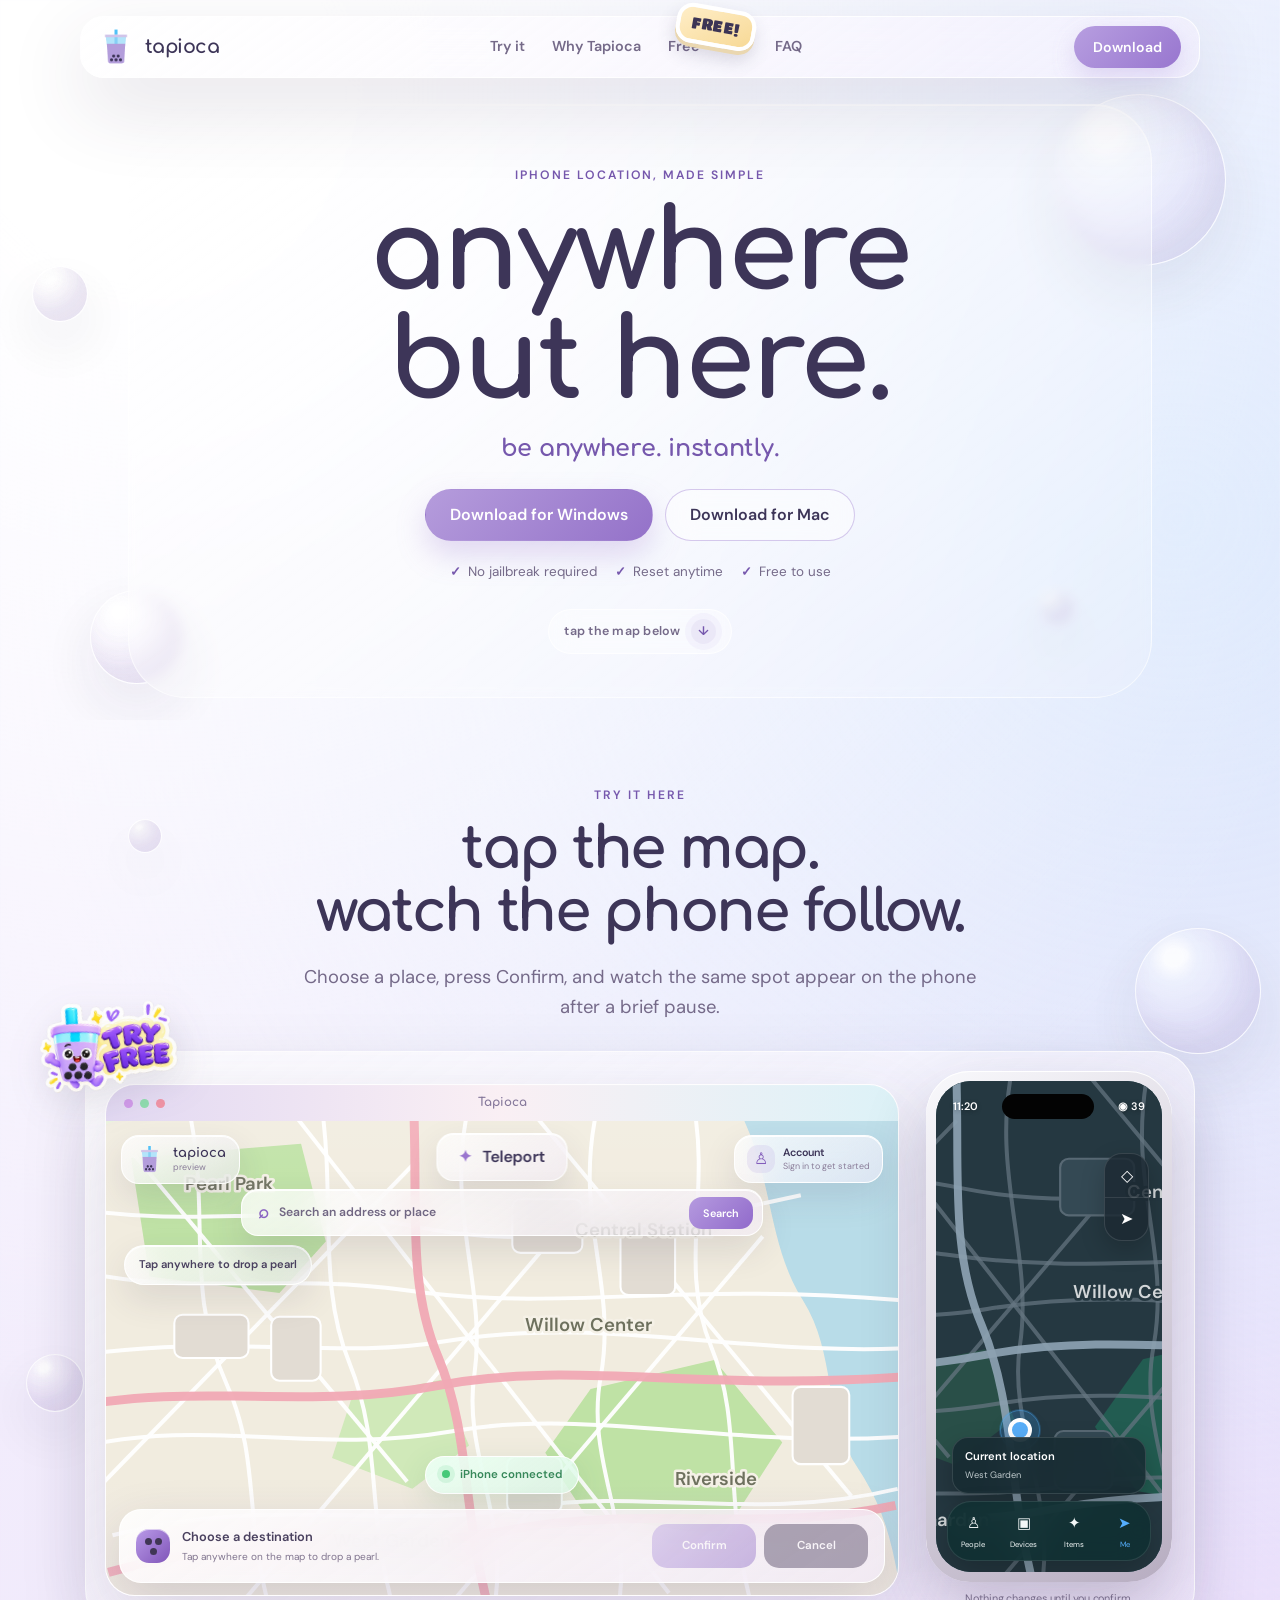
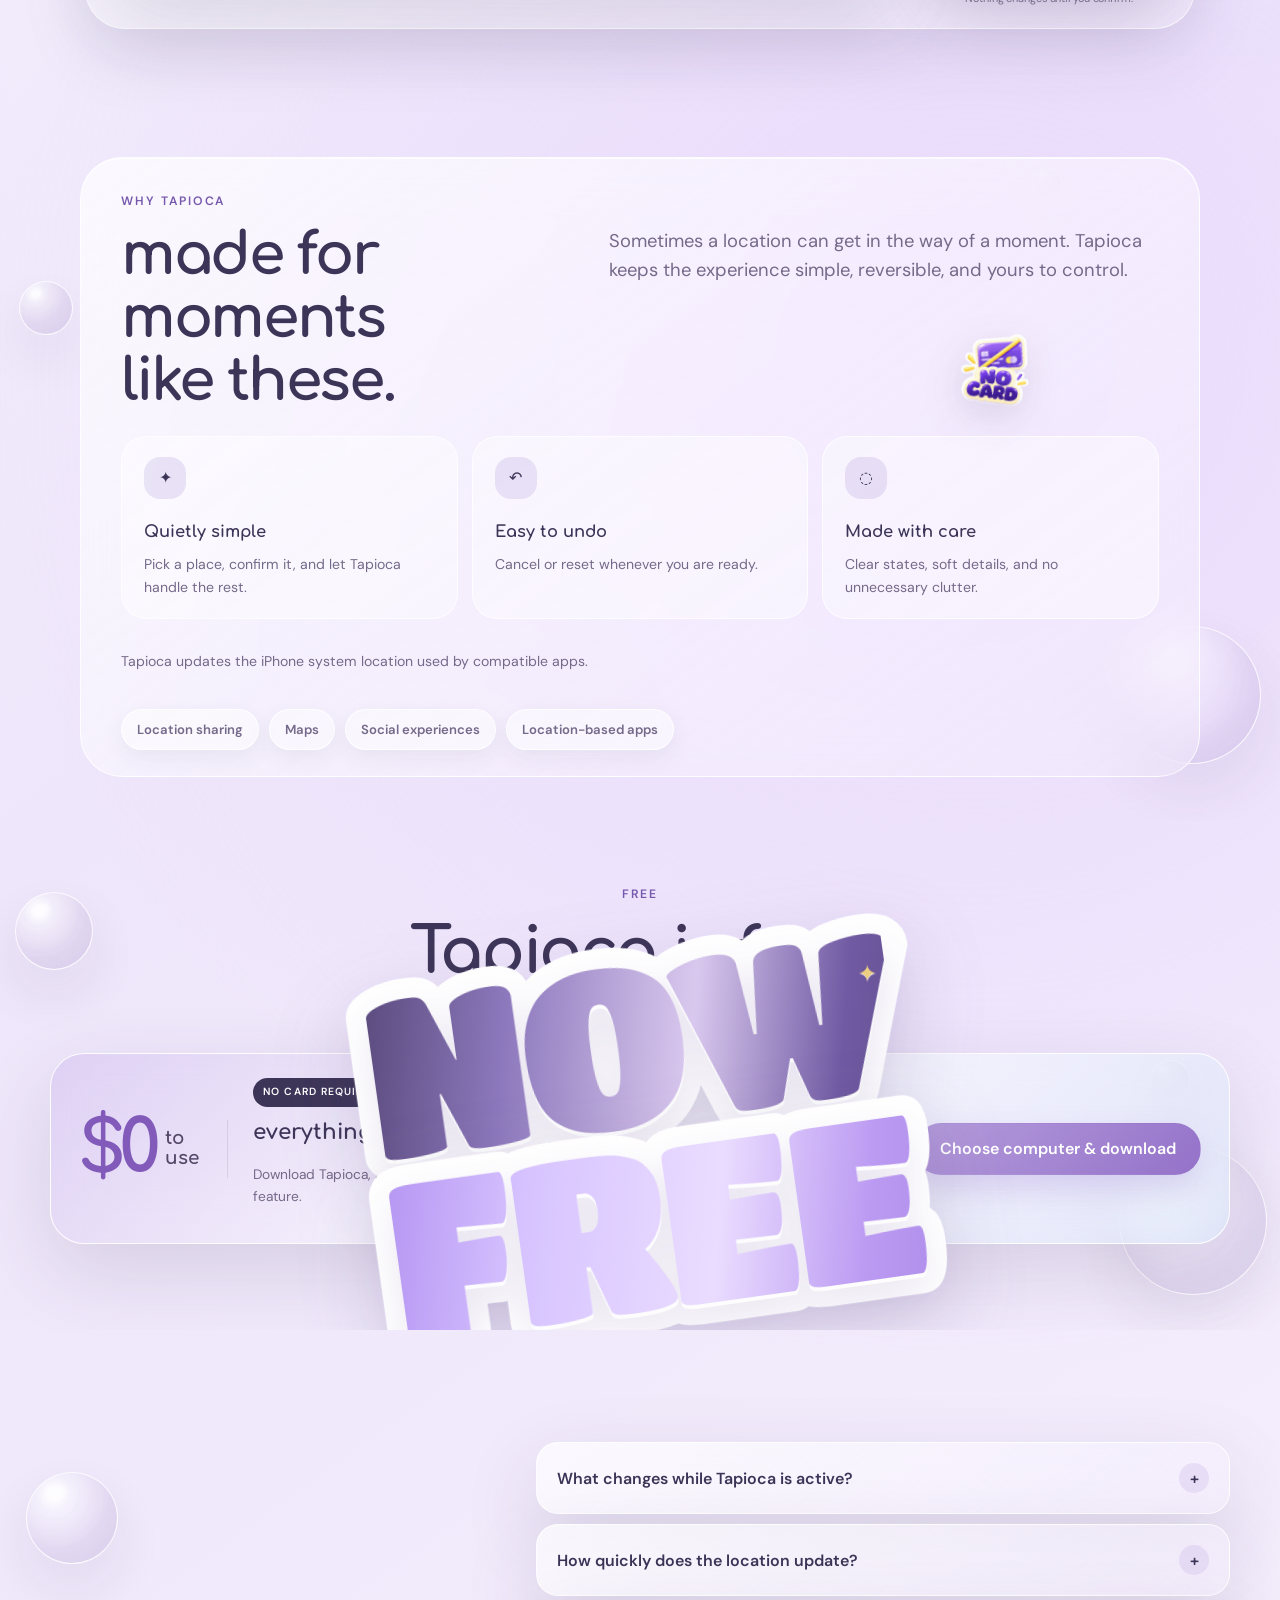
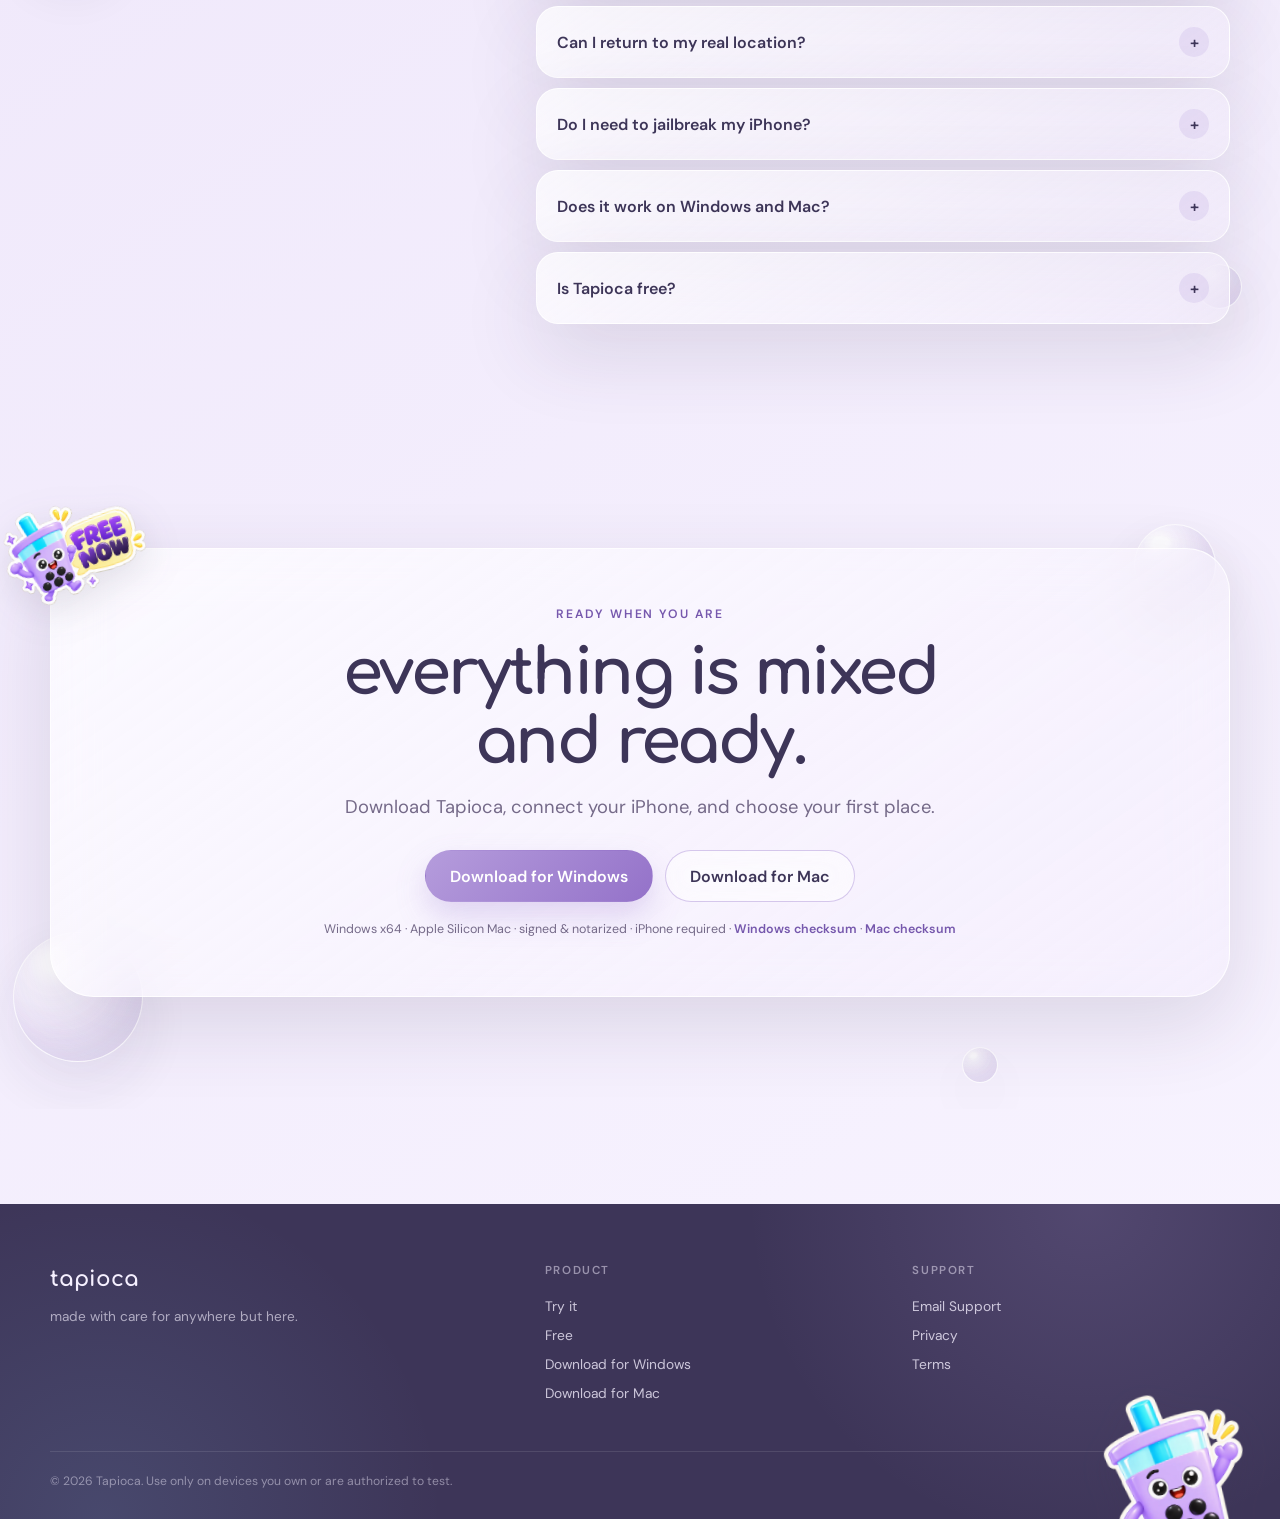
==== commit f9ec8ba1: "Make Tapioca website fully free" ====
--- a/index.html
+++ b/index.html
@@ -1411,11 +1411,11 @@
 <nav class="site-nav glass" id="navbar">
   <a class="brand" href="#hero"><img src="assets/tapioca-logo.png" alt="" /><span class="brand-word">tapioca</span></a>
   <div class="nav-links">
-    <a href="#demo">Try it</a><a href="#why">Why Tapioca</a><a href="#pricing" class="nav-pricing-link">Pricing<span class="nav-free-sticker" aria-hidden="true">FREE!</span></a><a href="#faq">FAQ</a>
+    <a href="#demo">Try it</a><a href="#why">Why Tapioca</a><a href="#pricing" class="nav-pricing-link">Free<span class="nav-free-sticker" aria-hidden="true">FREE!</span></a><a href="#faq">FAQ</a>
   </div>
   <div class="nav-actions"><a class="nav-download" id="nav-download-btn" href="/download/windows" data-smart-download="true">Download</a><button class="nav-toggle" id="nav-toggle" aria-label="Open menu">☰</button></div>
 </nav>
-<div class="mobile-menu glass" id="mobile-menu"><a href="#demo">Try it</a><a href="#why">Why Tapioca</a><a href="#pricing">Pricing</a><a href="#faq">FAQ</a><a href="https://billing.stripe.com/p/login/eVq7sL0KS5GQazrbLV5c400" target="_blank" rel="noopener noreferrer">Manage Billing</a></div>
+<div class="mobile-menu glass" id="mobile-menu"><a href="#demo">Try it</a><a href="#why">Why Tapioca</a><a href="#pricing">Free</a><a href="#faq">FAQ</a></div>
 
 <header class="hero hero-v2 hero-v3 hero-v4 edge-bubble-zone" id="hero">
   <div class="edge-orbs hero-edge-orbs" aria-hidden="true">
@@ -1431,7 +1431,7 @@
         <a class="button secondary" id="hero-mac" href="/download/mac" data-os-download="mac">Download for Mac</a>
       </div>
       <div class="hero-mobile-note glass" id="hero-mobile-note">Try the demo here. Open this page on Windows or an Apple Silicon Mac to download.</div>
-      <div class="trust-row"><span>No jailbreak required</span><span>Reset anytime</span><span>3-day free trial</span></div>
+      <div class="trust-row"><span>No jailbreak required</span><span>Reset anytime</span><span>Free to use</span></div>
       <a class="hero-down glass-soft" href="#demo"><span>tap the map below</span><b aria-hidden="true">↓</b></a>
     </div>
   </div>
@@ -1473,7 +1473,7 @@
               <span><strong>tapioca</strong><small>preview</small></span>
             </div>
             <div class="demo-mode-single glass-soft"><span>✦</span> Teleport</div>
-            <div class="demo-account-mini glass-soft"><span class="avatar-mini">♙</span><span><strong>Account & plans</strong><small>Sign in or choose a plan</small></span></div>
+            <div class="demo-account-mini glass-soft"><span class="avatar-mini">♙</span><span><strong>Account</strong><small>Sign in to get started</small></span></div>
             <div class="demo-search-mini glass-soft"><span>⌕</span><span id="demo-search-copy">Search an address or place</span><button type="button" tabindex="-1">Search</button></div>
 
             <div class="demo-map-v2" id="demo-map" role="button" tabindex="0" aria-label="Choose a demonstration destination on the map">
@@ -1648,25 +1648,17 @@
   </span>
 </div>
     <div class="pricing-head pricing-head-v2 pricing-head-v3 reveal">
-      <p class="section-kicker">PRICING</p>
-      <h2 class="section-title">try it free.</h2>
-      <p class="section-copy">Three days with every feature. No card required.</p>
+      <p class="section-kicker">FREE</p>
+      <h2 class="section-title">Tapioca is free.</h2>
+      <p class="section-copy">Every feature. No trial. No card required.</p>
     </div>
 
     <div class="trial-spotlight trial-spotlight-v3 glass reveal">
-      <div class="trial-number"><strong>3</strong><span>days<br/>free</span></div>
-      <div class="trial-message"><span class="no-card-badge">NO CARD REQUIRED</span><h3>start free. choose later.</h3><p>Download the app, connect your iPhone, and use every feature before choosing a plan.</p></div>
-      <a class="button primary" id="trial-download" href="/download/windows" data-smart-download="true">Download and try free</a>
+      <div class="trial-number"><strong>$0</strong><span>to<br/>use</span></div>
+      <div class="trial-message"><span class="no-card-badge">NO CARD REQUIRED</span><h3>everything is free.</h3><p>Download Tapioca, sign in to your account, connect your iPhone, and use every feature.</p></div>
+      <a class="button primary" id="trial-download" href="/download/windows" data-smart-download="true">Download Tapioca</a>
     </div>
 
-
-
-    <div class="pricing-grid pricing-grid-v2">
-      <article class="price-card price-card-v2 glass reveal"><div class="price-tier">Weekly</div><div class="price-amount">$2.77</div><div class="price-equiv">$2.77 / week</div><div class="price-note">billed every week</div><button class="button secondary" type="button" aria-label="Choose Weekly plan">Choose</button></article>
-      <article class="price-card price-card-v2 glass reveal reveal-delay-1"><div class="price-tier">Monthly</div><div class="price-amount">$6.77</div><div class="price-equiv">about $1.56 / week · save 44%</div><div class="price-note">billed every month</div><button class="button secondary" type="button" aria-label="Choose Monthly plan">Choose</button></article>
-      <article class="price-card price-card-v2 featured glass reveal reveal-delay-2"><span class="best-value">Best Value</span><div class="price-tier">Annual</div><div class="price-amount">$67</div><div class="price-equiv">about $1.29 / week · save 53%</div><div class="price-note">billed once per year</div><button class="button primary" type="button" aria-label="Choose Annual plan">Choose</button></article>
-    </div>
-    <div class="billing-row reveal"><span>Already a subscriber?</span><a href="https://billing.stripe.com/p/login/eVq7sL0KS5GQazrbLV5c400" target="_blank" rel="noopener noreferrer">Manage Billing →</a></div>
   </div>
 </section>
 
@@ -1688,7 +1680,7 @@
     <article class="faq-item glass reveal"><button class="faq-q">Can I return to my real location?<span>+</span></button><div class="faq-a">Yes. Use Cancel or GPS Reset in Tapioca whenever you are ready.</div></article>
     <article class="faq-item glass reveal"><button class="faq-q">Do I need to jailbreak my iPhone?<span>+</span></button><div class="faq-a">No. Tapioca works without jailbreaking your iPhone.</div></article>
     <article class="faq-item glass reveal"><button class="faq-q">Does it work on Windows and Mac?<span>+</span></button><div class="faq-a">The signed Windows beta and notarized Apple Silicon Mac beta are available now.</div></article>
-    <article class="faq-item glass reveal"><button class="faq-q">How does the free trial work?<span>+</span></button><div class="faq-a">The free trial gives you three days to use Tapioca before choosing a paid plan. No card is required to start.</div></article>
+    <article class="faq-item glass reveal"><button class="faq-q">Is Tapioca free?<span>+</span></button><div class="faq-a">Yes. Tapioca is free to use. A Tapioca account is required to sign in, but there is no trial, subscription, or payment required.</div></article>
   </div></div>
 </section>
 
@@ -1714,7 +1706,7 @@
     loading="lazy"
     decoding="async"
   />
-  <div class="container"><div class="footer-grid"><div><div class="footer-brand">tapioca</div><div class="footer-tag">made with care for anywhere but here.</div></div><div class="footer-links"><h4>Product</h4><a href="#demo">Try it</a><a href="#pricing">Pricing</a><a href="/download/windows" data-os-download="windows">Download for Windows</a><a href="/download/mac" data-os-download="mac">Download for Mac</a></div><div class="footer-links"><h4>Support</h4><a href="https://billing.stripe.com/p/login/eVq7sL0KS5GQazrbLV5c400" target="_blank" rel="noopener noreferrer">Manage Billing</a><a href="mailto:support@usetapioca.com">Email Support</a><a href="privacy.html">Privacy</a><a href="terms.html">Terms</a></div></div><div class="footer-bottom">© 2026 Tapioca. Use only on devices you own or are authorized to test.</div></div></footer>
+  <div class="container"><div class="footer-grid"><div><div class="footer-brand">tapioca</div><div class="footer-tag">made with care for anywhere but here.</div></div><div class="footer-links"><h4>Product</h4><a href="#demo">Try it</a><a href="#pricing">Free</a><a href="/download/windows" data-os-download="windows">Download for Windows</a><a href="/download/mac" data-os-download="mac">Download for Mac</a></div><div class="footer-links"><h4>Support</h4><a href="mailto:support@usetapioca.com">Email Support</a><a href="privacy.html">Privacy</a><a href="terms.html">Terms</a></div></div><div class="footer-bottom">© 2026 Tapioca. Use only on devices you own or are authorized to test.</div></div></footer>
 
 
 <div class="download-guide-overlay" id="download-guide-overlay">
@@ -1745,7 +1737,7 @@
   <div class="auth-modal glass" role="dialog" aria-modal="true" aria-labelledby="auth-headline">
     <button class="auth-close" onclick="closeAuthModal()" aria-label="Close">×</button>
     <div class="auth-plan" id="auth-plan-badge"></div>
-    <h2 id="auth-headline">Sign in to subscribe</h2>
+    <h2 id="auth-headline">Sign in to Tapioca</h2>
     <p id="auth-sub">Enter your email and we will send a 6-digit Tapioca code.</p>
     <div class="auth-error" id="auth-error" role="alert"></div>
 
@@ -1784,7 +1776,7 @@
 let selectedPlan=null,authEmail='',authBusy=false,resendTimer=null,resendRemaining=0;
 
 // payment banner
-(function(){const payment=new URLSearchParams(location.search).get('payment');if(!payment)return;const b=document.getElementById('payment-banner'),i=document.getElementById('payment-banner-icon'),m=document.getElementById('payment-banner-msg');if(payment==='success'){b.classList.add('success');i.textContent='✓';m.textContent='Payment received. Return to Tapioca and check your payment status; activation may take a few seconds.'}else if(payment==='cancelled'){b.classList.add('cancelled');i.textContent='↩';m.textContent='No new payment was completed. You can choose a plan whenever you are ready.'}else return;history.replaceState({},'',location.pathname);requestAnimationFrame(()=>requestAnimationFrame(()=>b.classList.add('visible')));setTimeout(dismissPaymentBanner,8000)})();
+(function(){const payment=new URLSearchParams(location.search).get('payment');if(!payment)return;const b=document.getElementById('payment-banner'),i=document.getElementById('payment-banner-icon'),m=document.getElementById('payment-banner-msg');if(payment==='success'){b.classList.add('success');i.textContent='✓';m.textContent='Tapioca is free to use. No payment is required.'}else if(payment==='cancelled'){b.classList.add('cancelled');i.textContent='↩';m.textContent='No payment is required to use Tapioca.'}else return;history.replaceState({},'',location.pathname);requestAnimationFrame(()=>requestAnimationFrame(()=>b.classList.add('visible')));setTimeout(dismissPaymentBanner,8000)})();
 function dismissPaymentBanner(){document.getElementById('payment-banner').classList.remove('visible')}
 
 // nav
@@ -1868,7 +1860,7 @@
   }
   const heroTry=document.querySelector('#hero-actions a[href="#demo"]');if(heroTry)heroTry.style.order='2';
   const trial=document.getElementById('trial-download');
-  if(trial)trial.textContent=os?'Download and try free':'Choose computer & download';
+  if(trial)trial.textContent=os?'Download Tapioca':'Choose computer & download';
 }
 document.querySelectorAll('[data-smart-download]').forEach(el=>el.addEventListener('click',handleSmartDownload));
 document.querySelectorAll('[data-os-download]').forEach(el=>el.addEventListener('click',event=>handleExplicitDownload(event,el.dataset.osDownload)));
@@ -1996,7 +1988,7 @@
 }
 function openAuthModal(plan){
   selectedPlan=plan;authEmail='';authBusy=false;authCancelled=false;authAccessToken='';cancelAuthRequest();stopAuthProgressTimer();stopResendTimer();warmAuthServer();setCheckoutAction('retry');
-  authEl('auth-plan-badge').hidden=false;authEl('auth-plan-badge').textContent=PLAN_LABELS[plan];authEl('auth-headline').textContent='Sign in to subscribe';authEl('auth-sub').textContent='Enter your email and we will send a 6-digit Tapioca code.';authEl('auth-email').value='';authEl('auth-otp').value='';clearAuthError();showAuthStep('email');authEl('auth-overlay').classList.add('open');document.body.classList.add('modal-open');setTimeout(()=>authEl('auth-email').focus(),100)
+  authEl('auth-plan-badge').hidden=false;authEl('auth-plan-badge').textContent=PLAN_LABELS[plan];authEl('auth-headline').textContent='Sign in to Tapioca';authEl('auth-sub').textContent='Enter your email and we will send a 6-digit Tapioca code.';authEl('auth-email').value='';authEl('auth-otp').value='';clearAuthError();showAuthStep('email');authEl('auth-overlay').classList.add('open');document.body.classList.add('modal-open');setTimeout(()=>authEl('auth-email').focus(),100)
 }
 function closeAuthModal(){
   authCancelled=true;authBusy=false;cancelAuthRequest();stopAuthProgressTimer();stopResendTimer();authEl('auth-overlay').classList.remove('open');document.body.classList.remove('modal-open');authEl('auth-checkout-retry').hidden=true
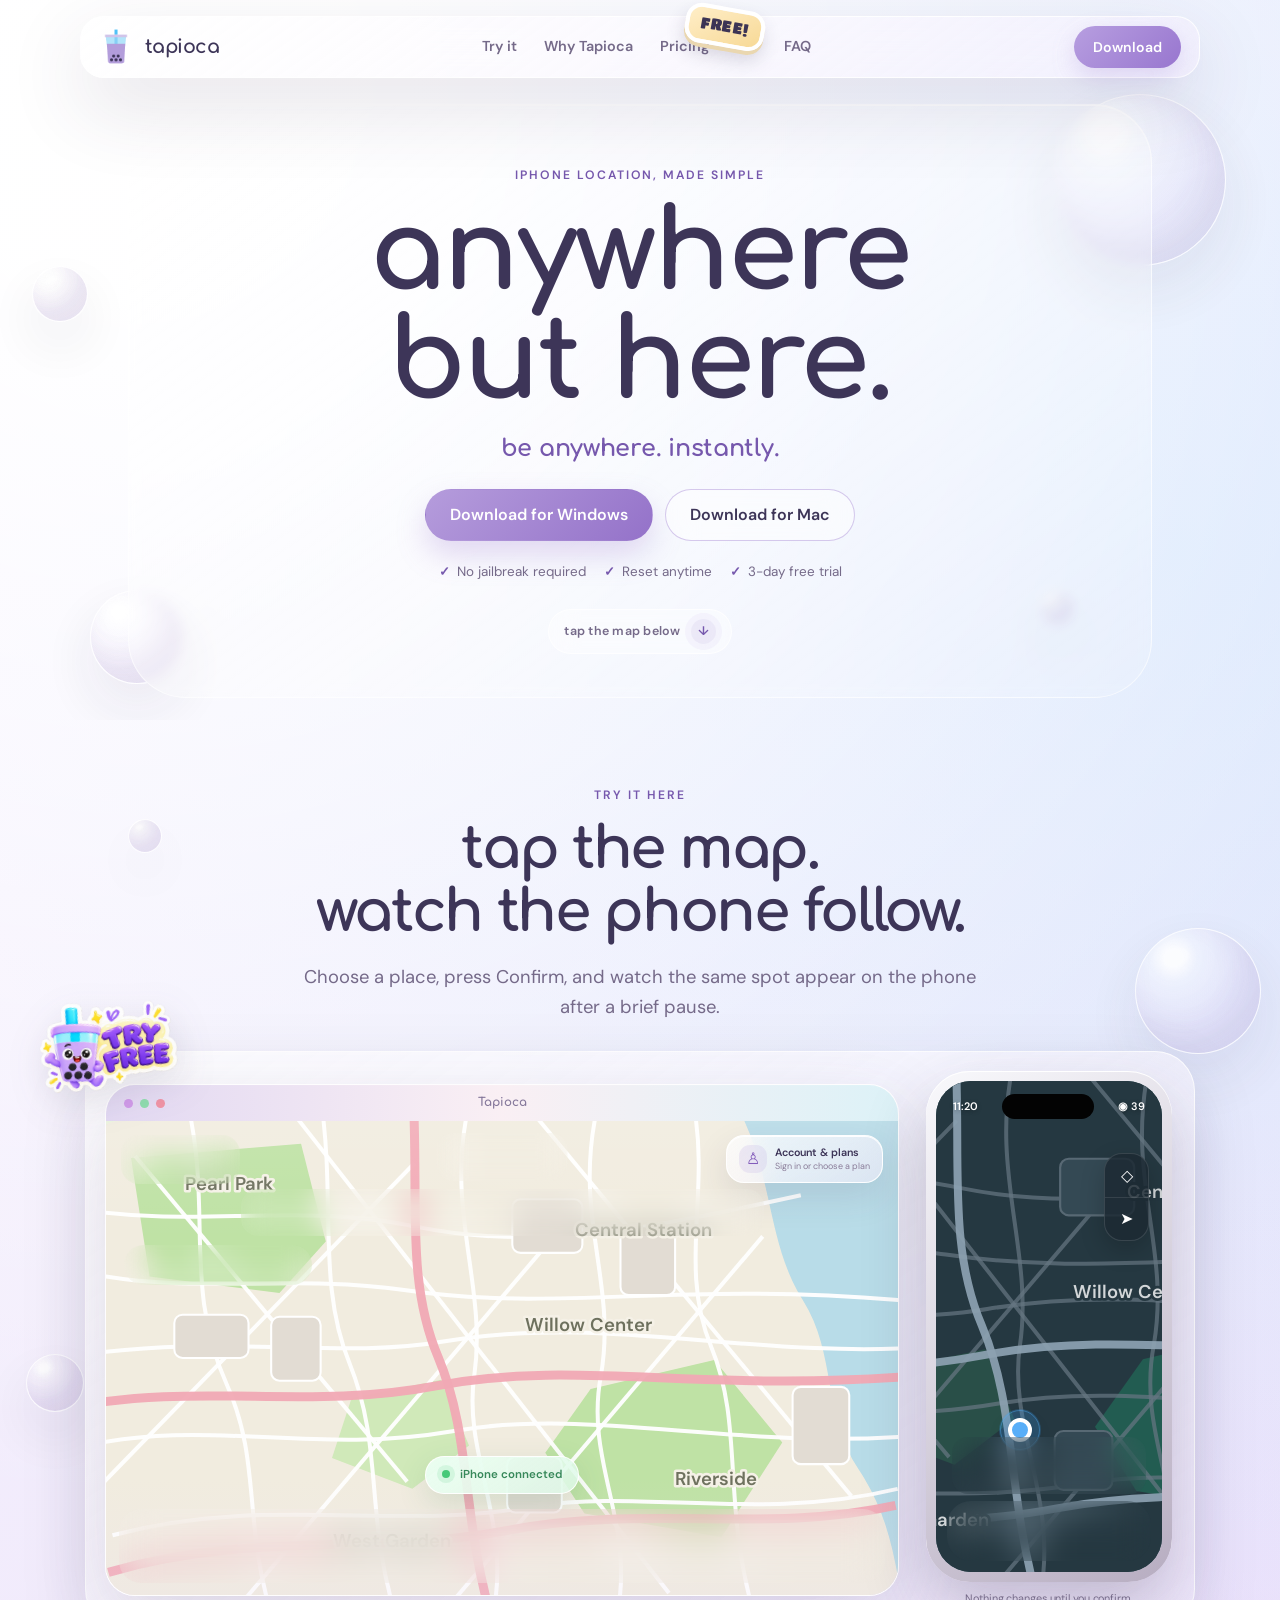
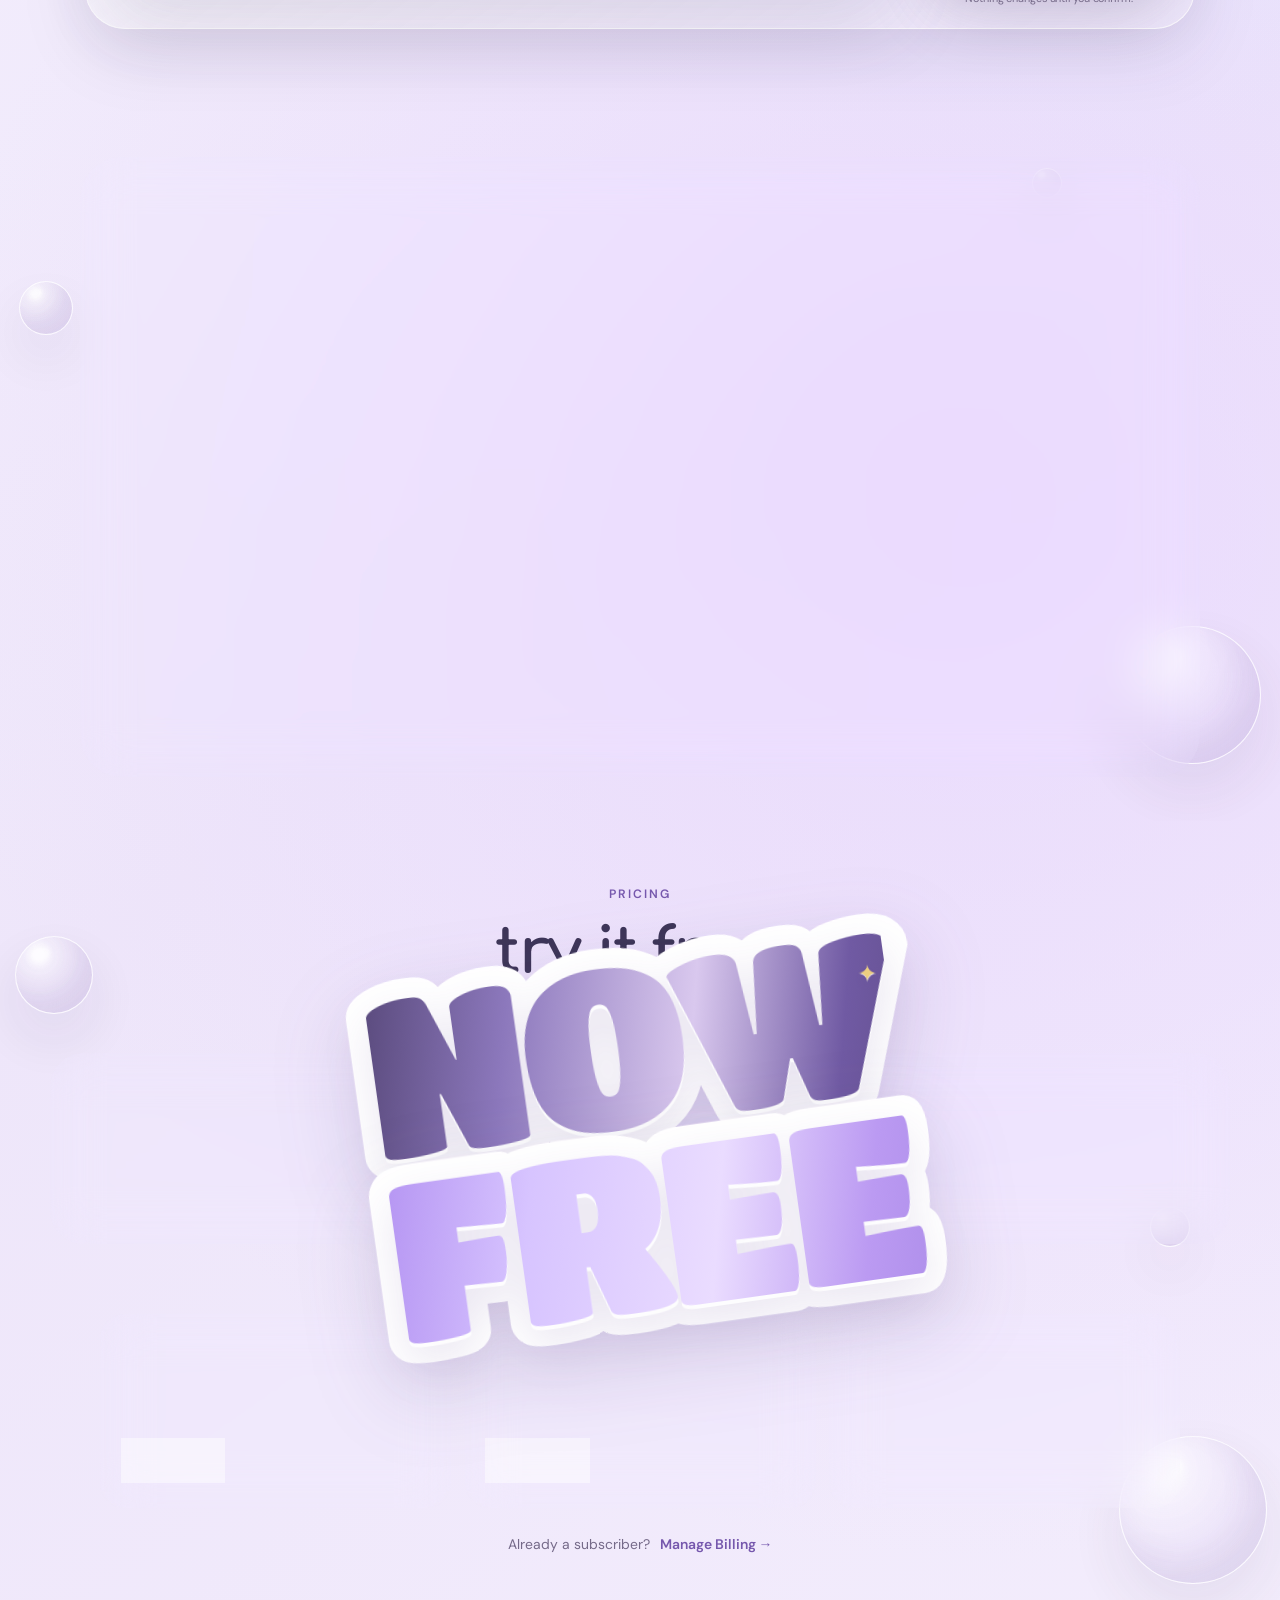
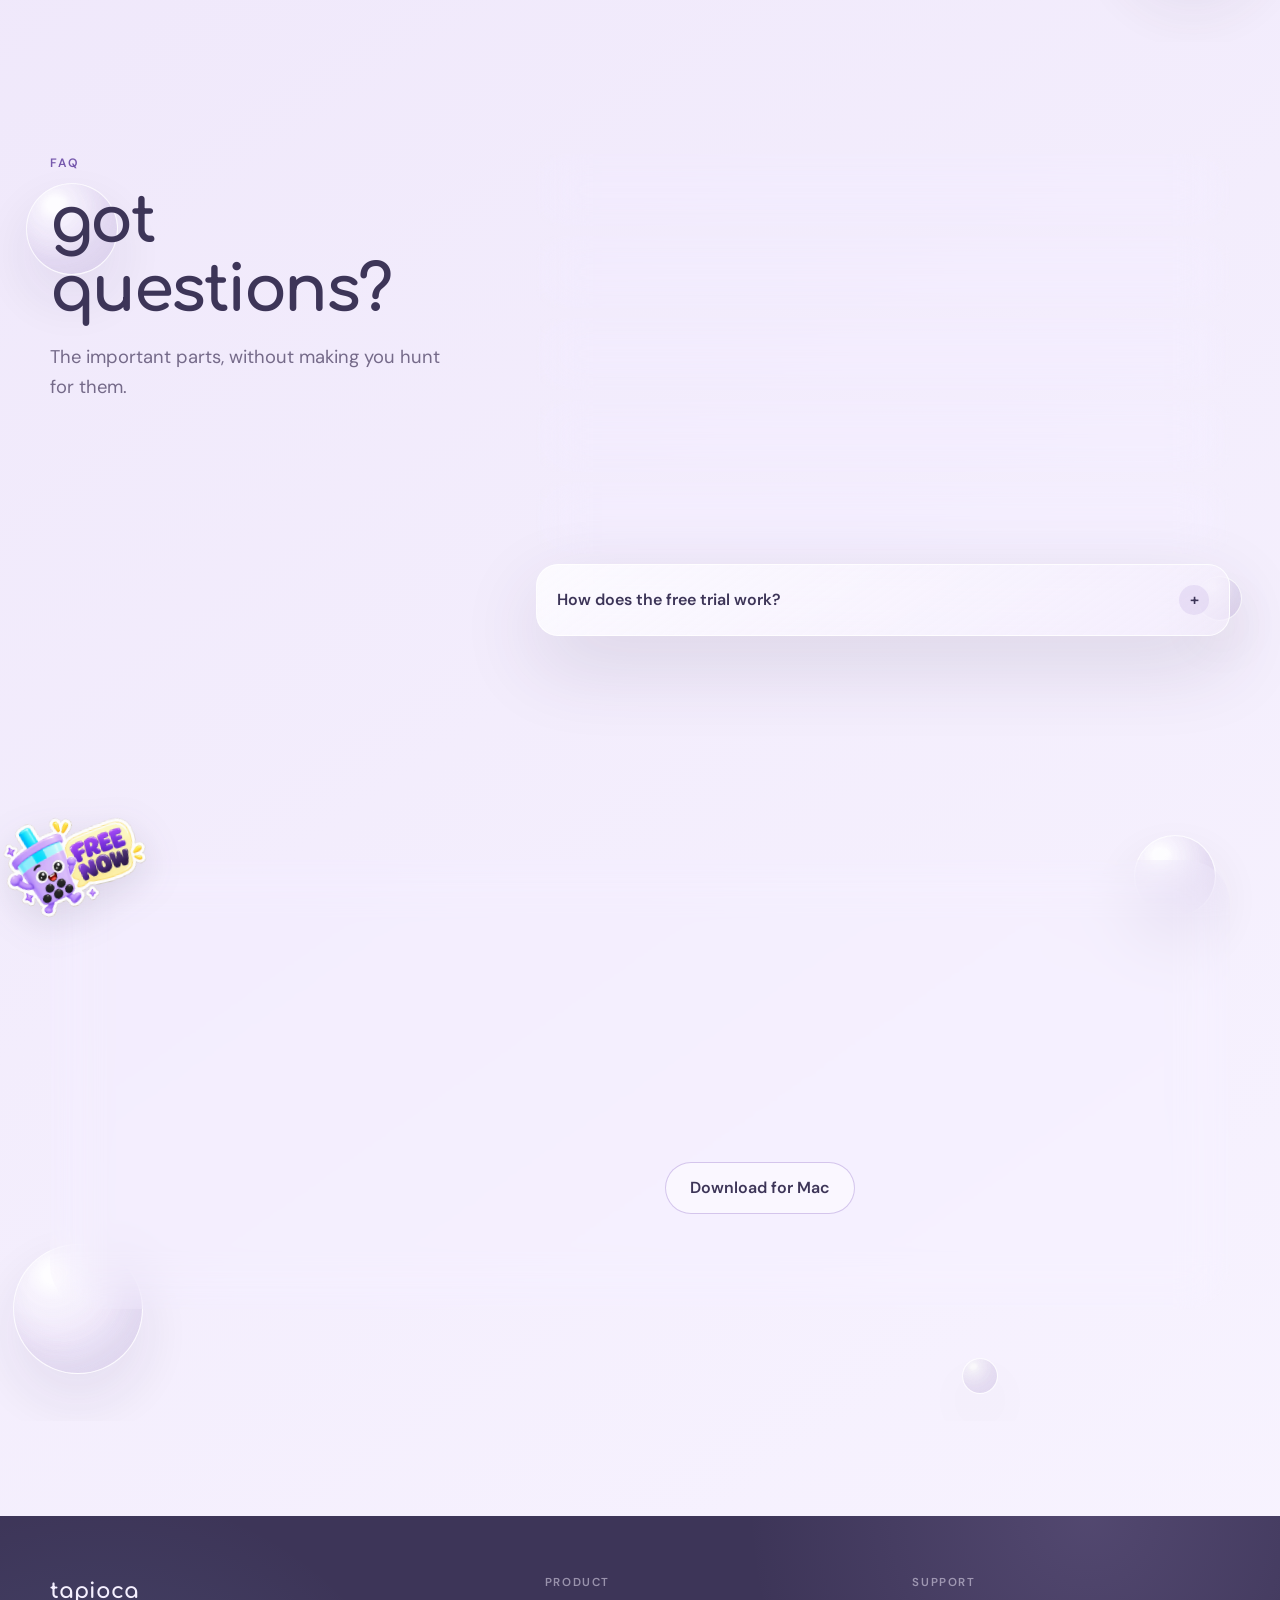
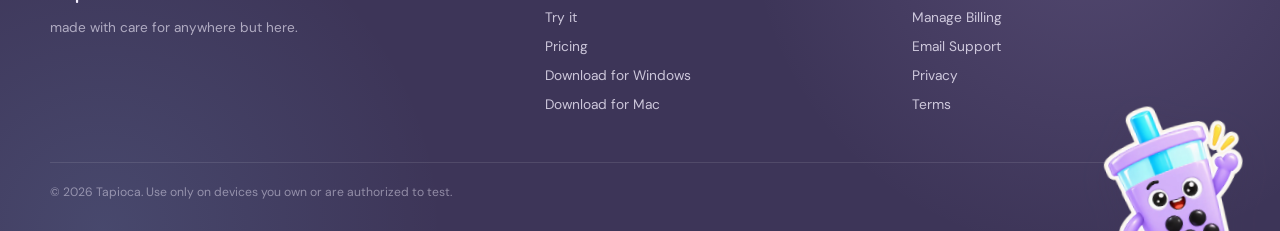
==== commit 3b92fd41: "Revert "Make Tapioca website fully free" This reverts commit f9ec8ba15576613b523580c08953d98ea7f61fd" ====
--- a/index.html
+++ b/index.html
@@ -1411,11 +1411,11 @@
 <nav class="site-nav glass" id="navbar">
   <a class="brand" href="#hero"><img src="assets/tapioca-logo.png" alt="" /><span class="brand-word">tapioca</span></a>
   <div class="nav-links">
-    <a href="#demo">Try it</a><a href="#why">Why Tapioca</a><a href="#pricing" class="nav-pricing-link">Free<span class="nav-free-sticker" aria-hidden="true">FREE!</span></a><a href="#faq">FAQ</a>
+    <a href="#demo">Try it</a><a href="#why">Why Tapioca</a><a href="#pricing" class="nav-pricing-link">Pricing<span class="nav-free-sticker" aria-hidden="true">FREE!</span></a><a href="#faq">FAQ</a>
   </div>
   <div class="nav-actions"><a class="nav-download" id="nav-download-btn" href="/download/windows" data-smart-download="true">Download</a><button class="nav-toggle" id="nav-toggle" aria-label="Open menu">☰</button></div>
 </nav>
-<div class="mobile-menu glass" id="mobile-menu"><a href="#demo">Try it</a><a href="#why">Why Tapioca</a><a href="#pricing">Free</a><a href="#faq">FAQ</a></div>
+<div class="mobile-menu glass" id="mobile-menu"><a href="#demo">Try it</a><a href="#why">Why Tapioca</a><a href="#pricing">Pricing</a><a href="#faq">FAQ</a><a href="https://billing.stripe.com/p/login/eVq7sL0KS5GQazrbLV5c400" target="_blank" rel="noopener noreferrer">Manage Billing</a></div>
 
 <header class="hero hero-v2 hero-v3 hero-v4 edge-bubble-zone" id="hero">
   <div class="edge-orbs hero-edge-orbs" aria-hidden="true">
@@ -1431,7 +1431,7 @@
         <a class="button secondary" id="hero-mac" href="/download/mac" data-os-download="mac">Download for Mac</a>
       </div>
       <div class="hero-mobile-note glass" id="hero-mobile-note">Try the demo here. Open this page on Windows or an Apple Silicon Mac to download.</div>
-      <div class="trust-row"><span>No jailbreak required</span><span>Reset anytime</span><span>Free to use</span></div>
+      <div class="trust-row"><span>No jailbreak required</span><span>Reset anytime</span><span>3-day free trial</span></div>
       <a class="hero-down glass-soft" href="#demo"><span>tap the map below</span><b aria-hidden="true">↓</b></a>
     </div>
   </div>
@@ -1473,7 +1473,7 @@
               <span><strong>tapioca</strong><small>preview</small></span>
             </div>
             <div class="demo-mode-single glass-soft"><span>✦</span> Teleport</div>
-            <div class="demo-account-mini glass-soft"><span class="avatar-mini">♙</span><span><strong>Account</strong><small>Sign in to get started</small></span></div>
+            <div class="demo-account-mini glass-soft"><span class="avatar-mini">♙</span><span><strong>Account & plans</strong><small>Sign in or choose a plan</small></span></div>
             <div class="demo-search-mini glass-soft"><span>⌕</span><span id="demo-search-copy">Search an address or place</span><button type="button" tabindex="-1">Search</button></div>
 
             <div class="demo-map-v2" id="demo-map" role="button" tabindex="0" aria-label="Choose a demonstration destination on the map">
@@ -1648,17 +1648,25 @@
   </span>
 </div>
     <div class="pricing-head pricing-head-v2 pricing-head-v3 reveal">
-      <p class="section-kicker">FREE</p>
-      <h2 class="section-title">Tapioca is free.</h2>
-      <p class="section-copy">Every feature. No trial. No card required.</p>
+      <p class="section-kicker">PRICING</p>
+      <h2 class="section-title">try it free.</h2>
+      <p class="section-copy">Three days with every feature. No card required.</p>
     </div>
 
     <div class="trial-spotlight trial-spotlight-v3 glass reveal">
-      <div class="trial-number"><strong>$0</strong><span>to<br/>use</span></div>
-      <div class="trial-message"><span class="no-card-badge">NO CARD REQUIRED</span><h3>everything is free.</h3><p>Download Tapioca, sign in to your account, connect your iPhone, and use every feature.</p></div>
-      <a class="button primary" id="trial-download" href="/download/windows" data-smart-download="true">Download Tapioca</a>
+      <div class="trial-number"><strong>3</strong><span>days<br/>free</span></div>
+      <div class="trial-message"><span class="no-card-badge">NO CARD REQUIRED</span><h3>start free. choose later.</h3><p>Download the app, connect your iPhone, and use every feature before choosing a plan.</p></div>
+      <a class="button primary" id="trial-download" href="/download/windows" data-smart-download="true">Download and try free</a>
     </div>
 
+
+
+    <div class="pricing-grid pricing-grid-v2">
+      <article class="price-card price-card-v2 glass reveal"><div class="price-tier">Weekly</div><div class="price-amount">$2.77</div><div class="price-equiv">$2.77 / week</div><div class="price-note">billed every week</div><button class="button secondary" type="button" aria-label="Choose Weekly plan">Choose</button></article>
+      <article class="price-card price-card-v2 glass reveal reveal-delay-1"><div class="price-tier">Monthly</div><div class="price-amount">$6.77</div><div class="price-equiv">about $1.56 / week · save 44%</div><div class="price-note">billed every month</div><button class="button secondary" type="button" aria-label="Choose Monthly plan">Choose</button></article>
+      <article class="price-card price-card-v2 featured glass reveal reveal-delay-2"><span class="best-value">Best Value</span><div class="price-tier">Annual</div><div class="price-amount">$67</div><div class="price-equiv">about $1.29 / week · save 53%</div><div class="price-note">billed once per year</div><button class="button primary" type="button" aria-label="Choose Annual plan">Choose</button></article>
+    </div>
+    <div class="billing-row reveal"><span>Already a subscriber?</span><a href="https://billing.stripe.com/p/login/eVq7sL0KS5GQazrbLV5c400" target="_blank" rel="noopener noreferrer">Manage Billing →</a></div>
   </div>
 </section>
 
@@ -1680,7 +1688,7 @@
     <article class="faq-item glass reveal"><button class="faq-q">Can I return to my real location?<span>+</span></button><div class="faq-a">Yes. Use Cancel or GPS Reset in Tapioca whenever you are ready.</div></article>
     <article class="faq-item glass reveal"><button class="faq-q">Do I need to jailbreak my iPhone?<span>+</span></button><div class="faq-a">No. Tapioca works without jailbreaking your iPhone.</div></article>
     <article class="faq-item glass reveal"><button class="faq-q">Does it work on Windows and Mac?<span>+</span></button><div class="faq-a">The signed Windows beta and notarized Apple Silicon Mac beta are available now.</div></article>
-    <article class="faq-item glass reveal"><button class="faq-q">Is Tapioca free?<span>+</span></button><div class="faq-a">Yes. Tapioca is free to use. A Tapioca account is required to sign in, but there is no trial, subscription, or payment required.</div></article>
+    <article class="faq-item glass reveal"><button class="faq-q">How does the free trial work?<span>+</span></button><div class="faq-a">The free trial gives you three days to use Tapioca before choosing a paid plan. No card is required to start.</div></article>
   </div></div>
 </section>
 
@@ -1706,7 +1714,7 @@
     loading="lazy"
     decoding="async"
   />
-  <div class="container"><div class="footer-grid"><div><div class="footer-brand">tapioca</div><div class="footer-tag">made with care for anywhere but here.</div></div><div class="footer-links"><h4>Product</h4><a href="#demo">Try it</a><a href="#pricing">Free</a><a href="/download/windows" data-os-download="windows">Download for Windows</a><a href="/download/mac" data-os-download="mac">Download for Mac</a></div><div class="footer-links"><h4>Support</h4><a href="mailto:support@usetapioca.com">Email Support</a><a href="privacy.html">Privacy</a><a href="terms.html">Terms</a></div></div><div class="footer-bottom">© 2026 Tapioca. Use only on devices you own or are authorized to test.</div></div></footer>
+  <div class="container"><div class="footer-grid"><div><div class="footer-brand">tapioca</div><div class="footer-tag">made with care for anywhere but here.</div></div><div class="footer-links"><h4>Product</h4><a href="#demo">Try it</a><a href="#pricing">Pricing</a><a href="/download/windows" data-os-download="windows">Download for Windows</a><a href="/download/mac" data-os-download="mac">Download for Mac</a></div><div class="footer-links"><h4>Support</h4><a href="https://billing.stripe.com/p/login/eVq7sL0KS5GQazrbLV5c400" target="_blank" rel="noopener noreferrer">Manage Billing</a><a href="mailto:support@usetapioca.com">Email Support</a><a href="privacy.html">Privacy</a><a href="terms.html">Terms</a></div></div><div class="footer-bottom">© 2026 Tapioca. Use only on devices you own or are authorized to test.</div></div></footer>
 
 
 <div class="download-guide-overlay" id="download-guide-overlay">
@@ -1737,7 +1745,7 @@
   <div class="auth-modal glass" role="dialog" aria-modal="true" aria-labelledby="auth-headline">
     <button class="auth-close" onclick="closeAuthModal()" aria-label="Close">×</button>
     <div class="auth-plan" id="auth-plan-badge"></div>
-    <h2 id="auth-headline">Sign in to Tapioca</h2>
+    <h2 id="auth-headline">Sign in to subscribe</h2>
     <p id="auth-sub">Enter your email and we will send a 6-digit Tapioca code.</p>
     <div class="auth-error" id="auth-error" role="alert"></div>
 
@@ -1776,7 +1784,7 @@
 let selectedPlan=null,authEmail='',authBusy=false,resendTimer=null,resendRemaining=0;
 
 // payment banner
-(function(){const payment=new URLSearchParams(location.search).get('payment');if(!payment)return;const b=document.getElementById('payment-banner'),i=document.getElementById('payment-banner-icon'),m=document.getElementById('payment-banner-msg');if(payment==='success'){b.classList.add('success');i.textContent='✓';m.textContent='Tapioca is free to use. No payment is required.'}else if(payment==='cancelled'){b.classList.add('cancelled');i.textContent='↩';m.textContent='No payment is required to use Tapioca.'}else return;history.replaceState({},'',location.pathname);requestAnimationFrame(()=>requestAnimationFrame(()=>b.classList.add('visible')));setTimeout(dismissPaymentBanner,8000)})();
+(function(){const payment=new URLSearchParams(location.search).get('payment');if(!payment)return;const b=document.getElementById('payment-banner'),i=document.getElementById('payment-banner-icon'),m=document.getElementById('payment-banner-msg');if(payment==='success'){b.classList.add('success');i.textContent='✓';m.textContent='Payment received. Return to Tapioca and check your payment status; activation may take a few seconds.'}else if(payment==='cancelled'){b.classList.add('cancelled');i.textContent='↩';m.textContent='No new payment was completed. You can choose a plan whenever you are ready.'}else return;history.replaceState({},'',location.pathname);requestAnimationFrame(()=>requestAnimationFrame(()=>b.classList.add('visible')));setTimeout(dismissPaymentBanner,8000)})();
 function dismissPaymentBanner(){document.getElementById('payment-banner').classList.remove('visible')}
 
 // nav
@@ -1860,7 +1868,7 @@
   }
   const heroTry=document.querySelector('#hero-actions a[href="#demo"]');if(heroTry)heroTry.style.order='2';
   const trial=document.getElementById('trial-download');
-  if(trial)trial.textContent=os?'Download Tapioca':'Choose computer & download';
+  if(trial)trial.textContent=os?'Download and try free':'Choose computer & download';
 }
 document.querySelectorAll('[data-smart-download]').forEach(el=>el.addEventListener('click',handleSmartDownload));
 document.querySelectorAll('[data-os-download]').forEach(el=>el.addEventListener('click',event=>handleExplicitDownload(event,el.dataset.osDownload)));
@@ -1988,7 +1996,7 @@
 }
 function openAuthModal(plan){
   selectedPlan=plan;authEmail='';authBusy=false;authCancelled=false;authAccessToken='';cancelAuthRequest();stopAuthProgressTimer();stopResendTimer();warmAuthServer();setCheckoutAction('retry');
-  authEl('auth-plan-badge').hidden=false;authEl('auth-plan-badge').textContent=PLAN_LABELS[plan];authEl('auth-headline').textContent='Sign in to Tapioca';authEl('auth-sub').textContent='Enter your email and we will send a 6-digit Tapioca code.';authEl('auth-email').value='';authEl('auth-otp').value='';clearAuthError();showAuthStep('email');authEl('auth-overlay').classList.add('open');document.body.classList.add('modal-open');setTimeout(()=>authEl('auth-email').focus(),100)
+  authEl('auth-plan-badge').hidden=false;authEl('auth-plan-badge').textContent=PLAN_LABELS[plan];authEl('auth-headline').textContent='Sign in to subscribe';authEl('auth-sub').textContent='Enter your email and we will send a 6-digit Tapioca code.';authEl('auth-email').value='';authEl('auth-otp').value='';clearAuthError();showAuthStep('email');authEl('auth-overlay').classList.add('open');document.body.classList.add('modal-open');setTimeout(()=>authEl('auth-email').focus(),100)
 }
 function closeAuthModal(){
   authCancelled=true;authBusy=false;cancelAuthRequest();stopAuthProgressTimer();stopResendTimer();authEl('auth-overlay').classList.remove('open');document.body.classList.remove('modal-open');authEl('auth-checkout-retry').hidden=true
